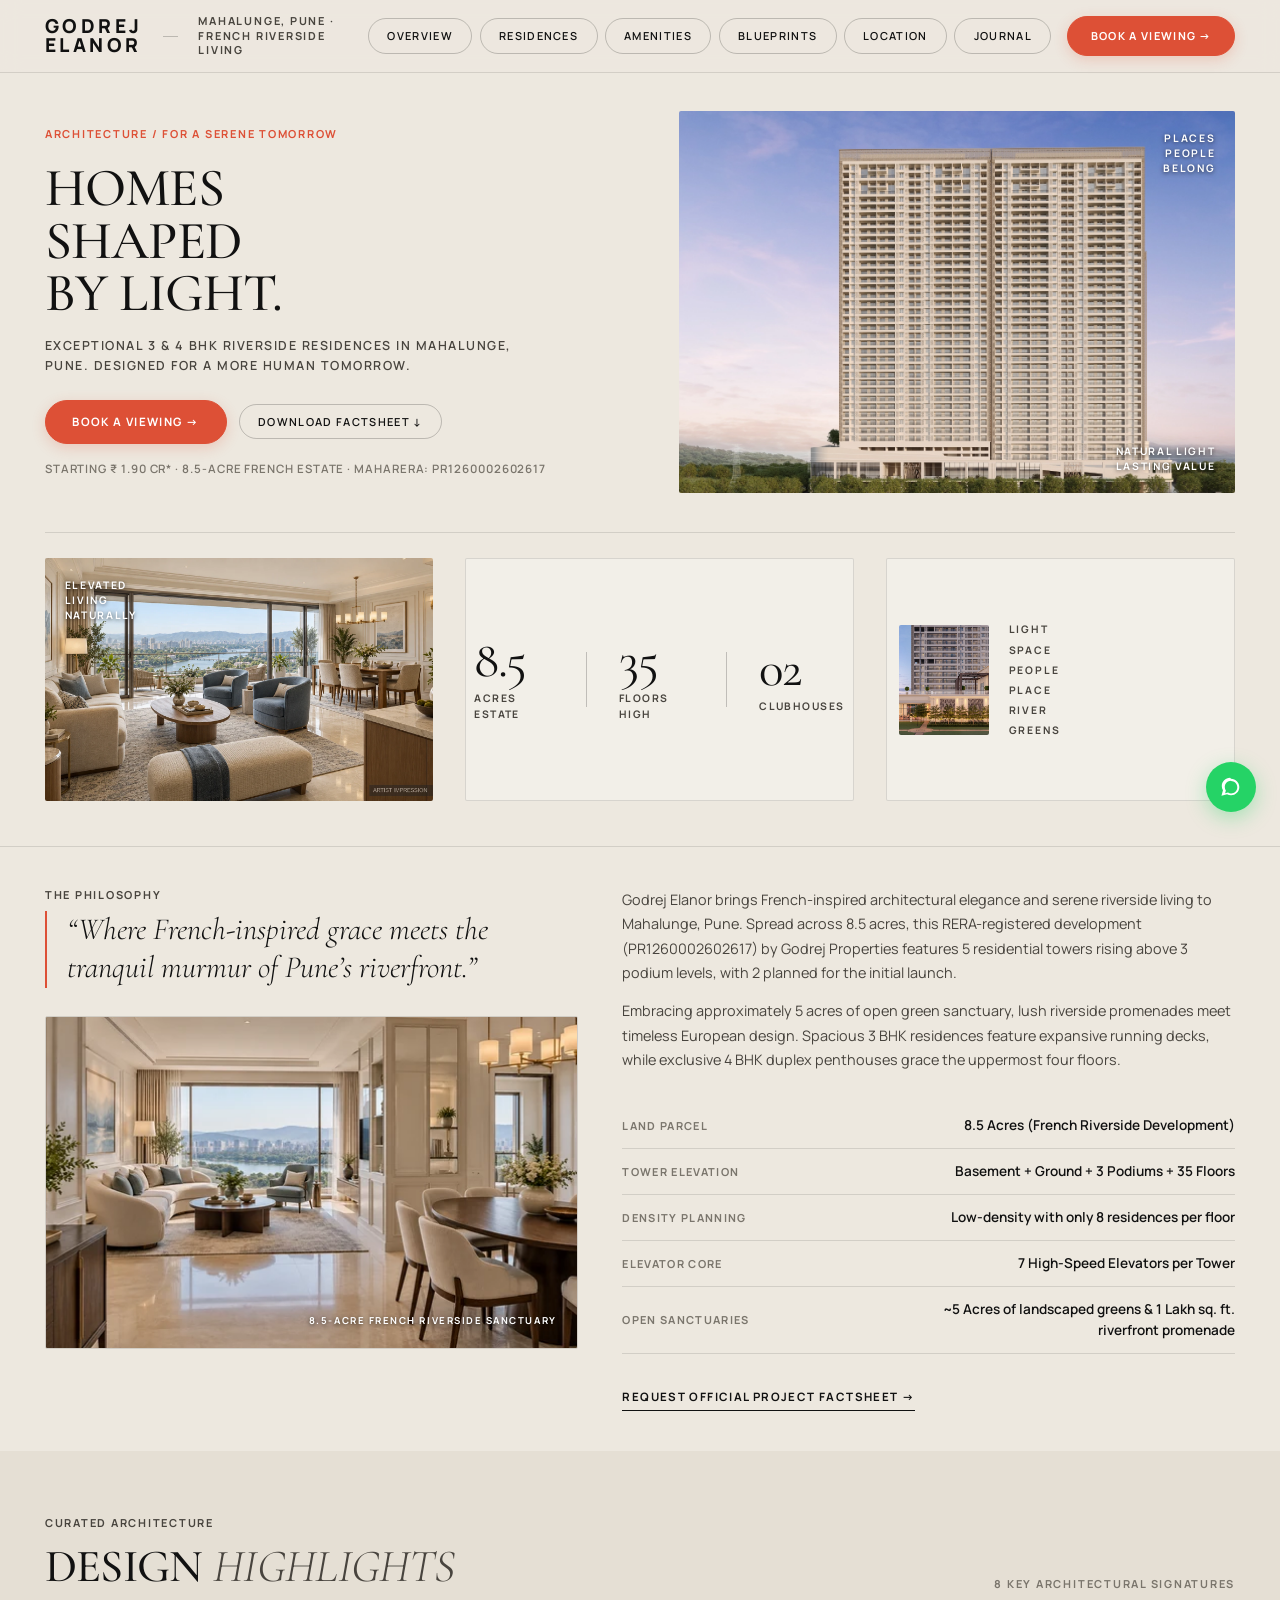
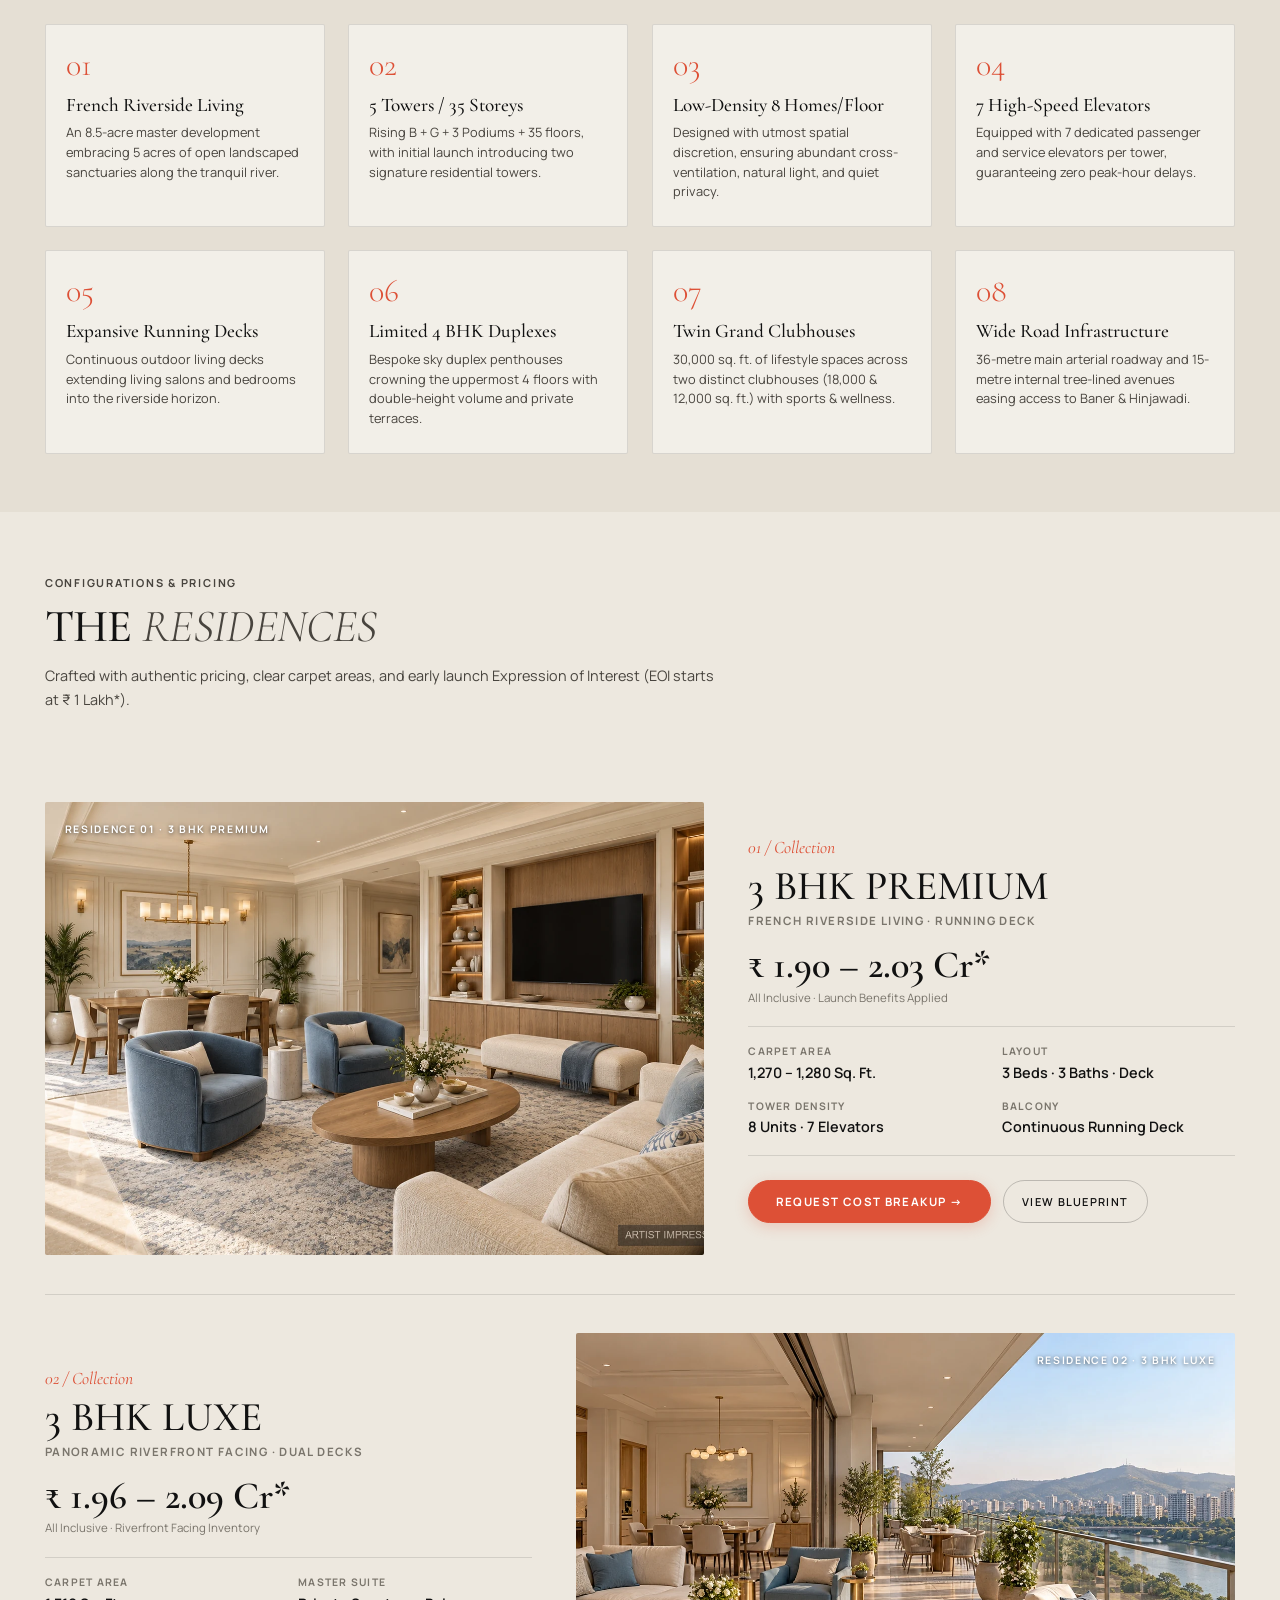
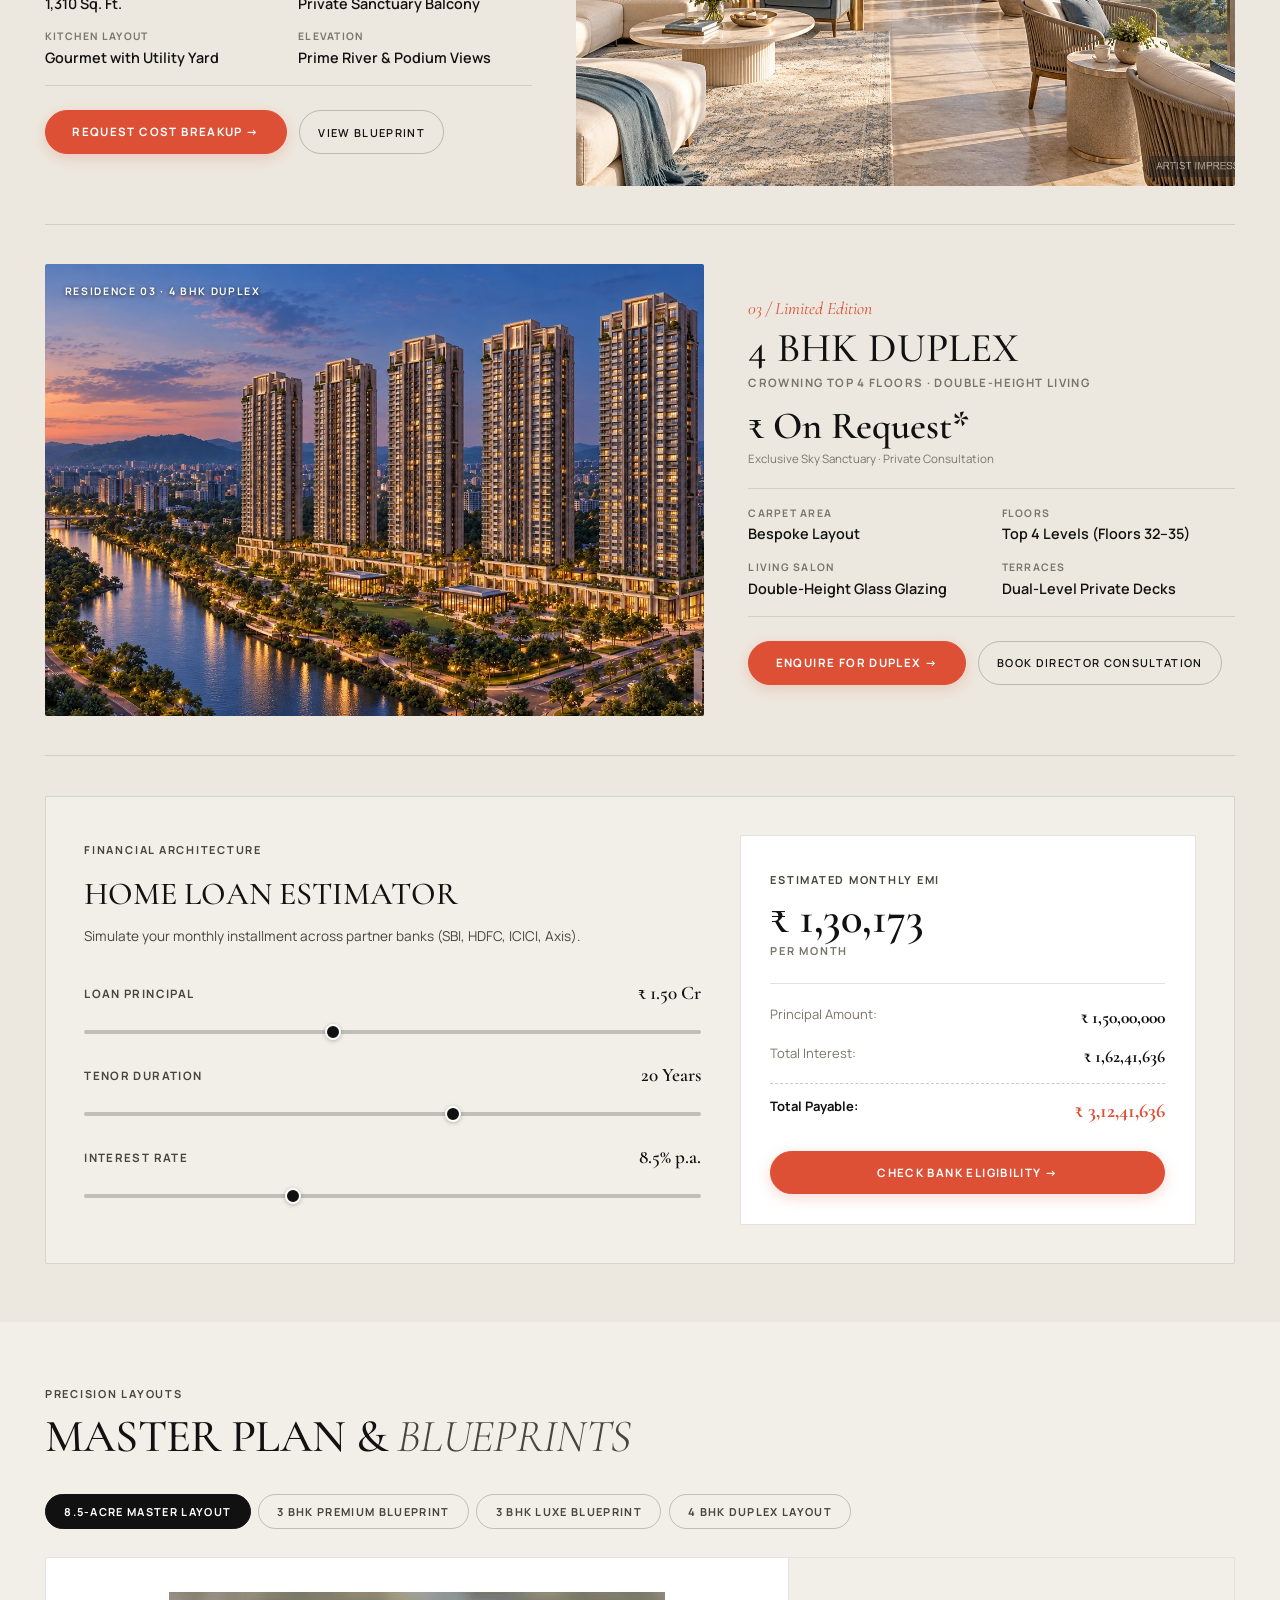
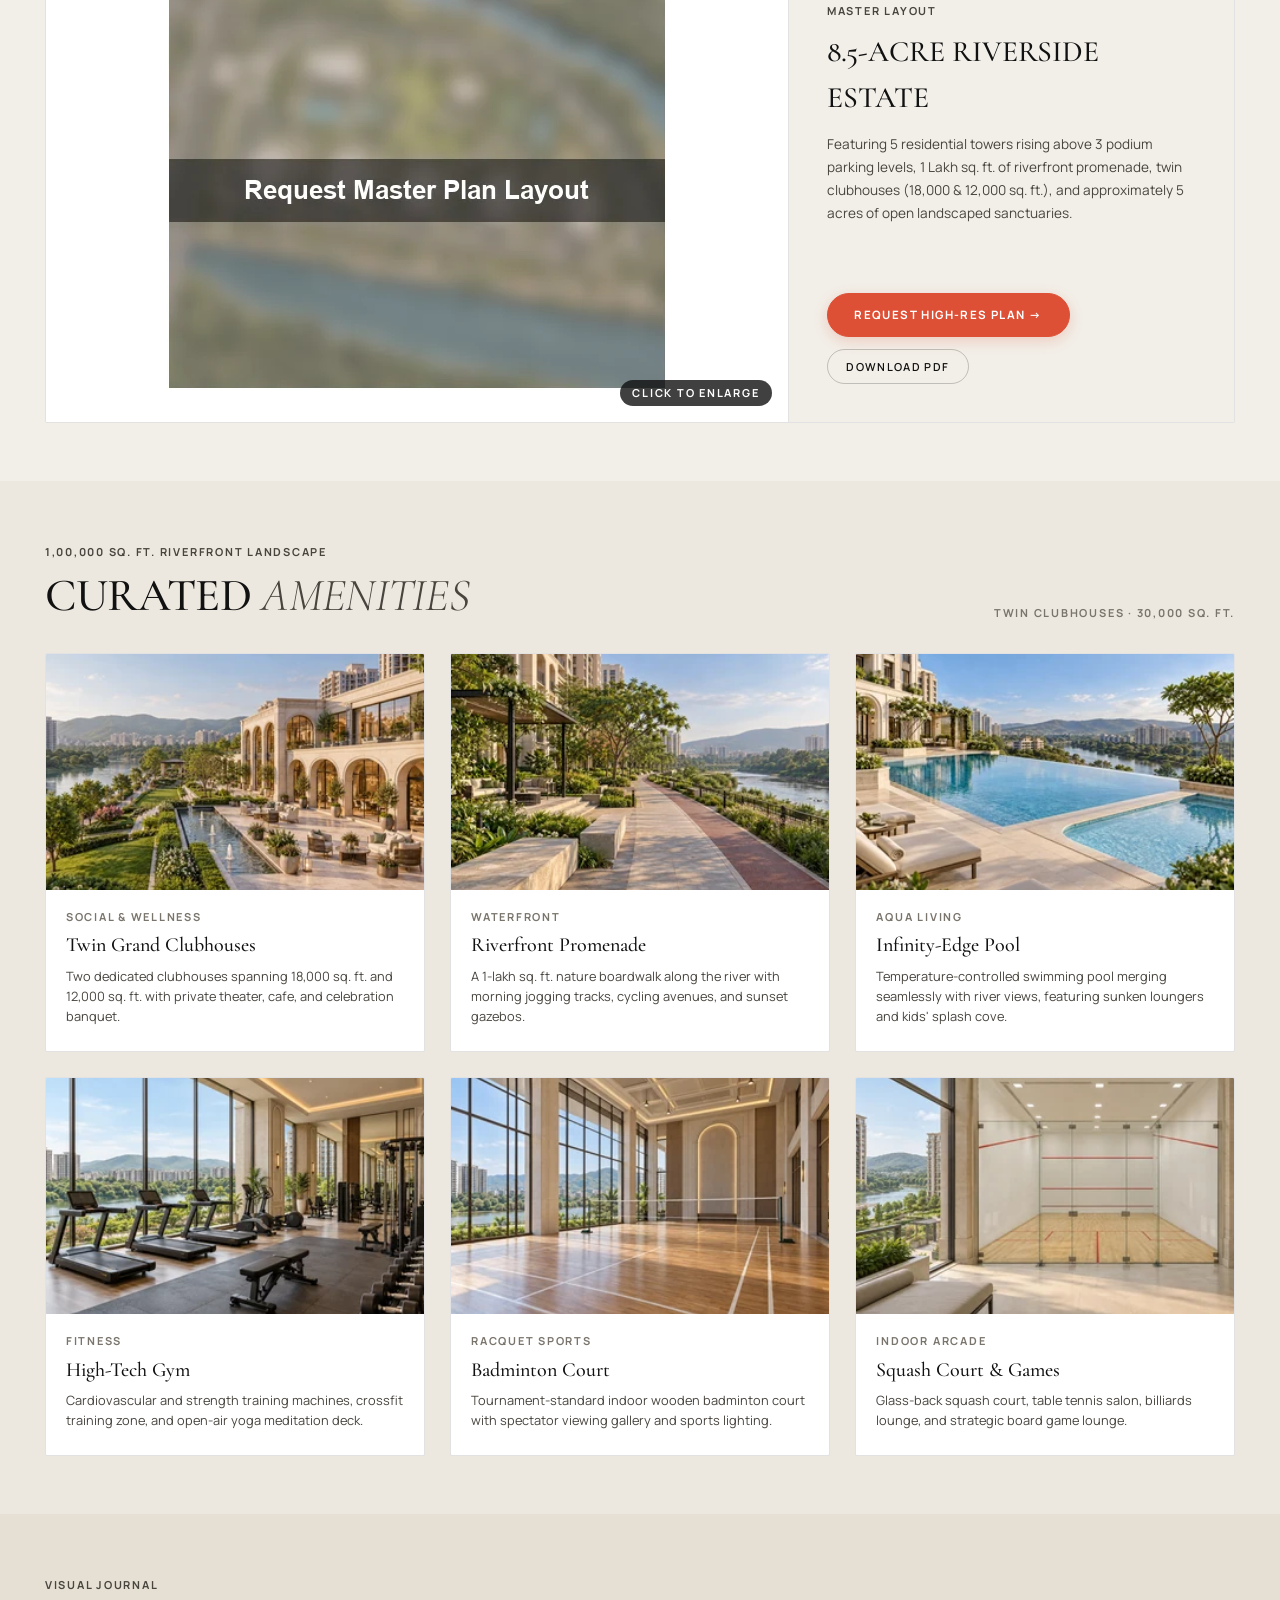
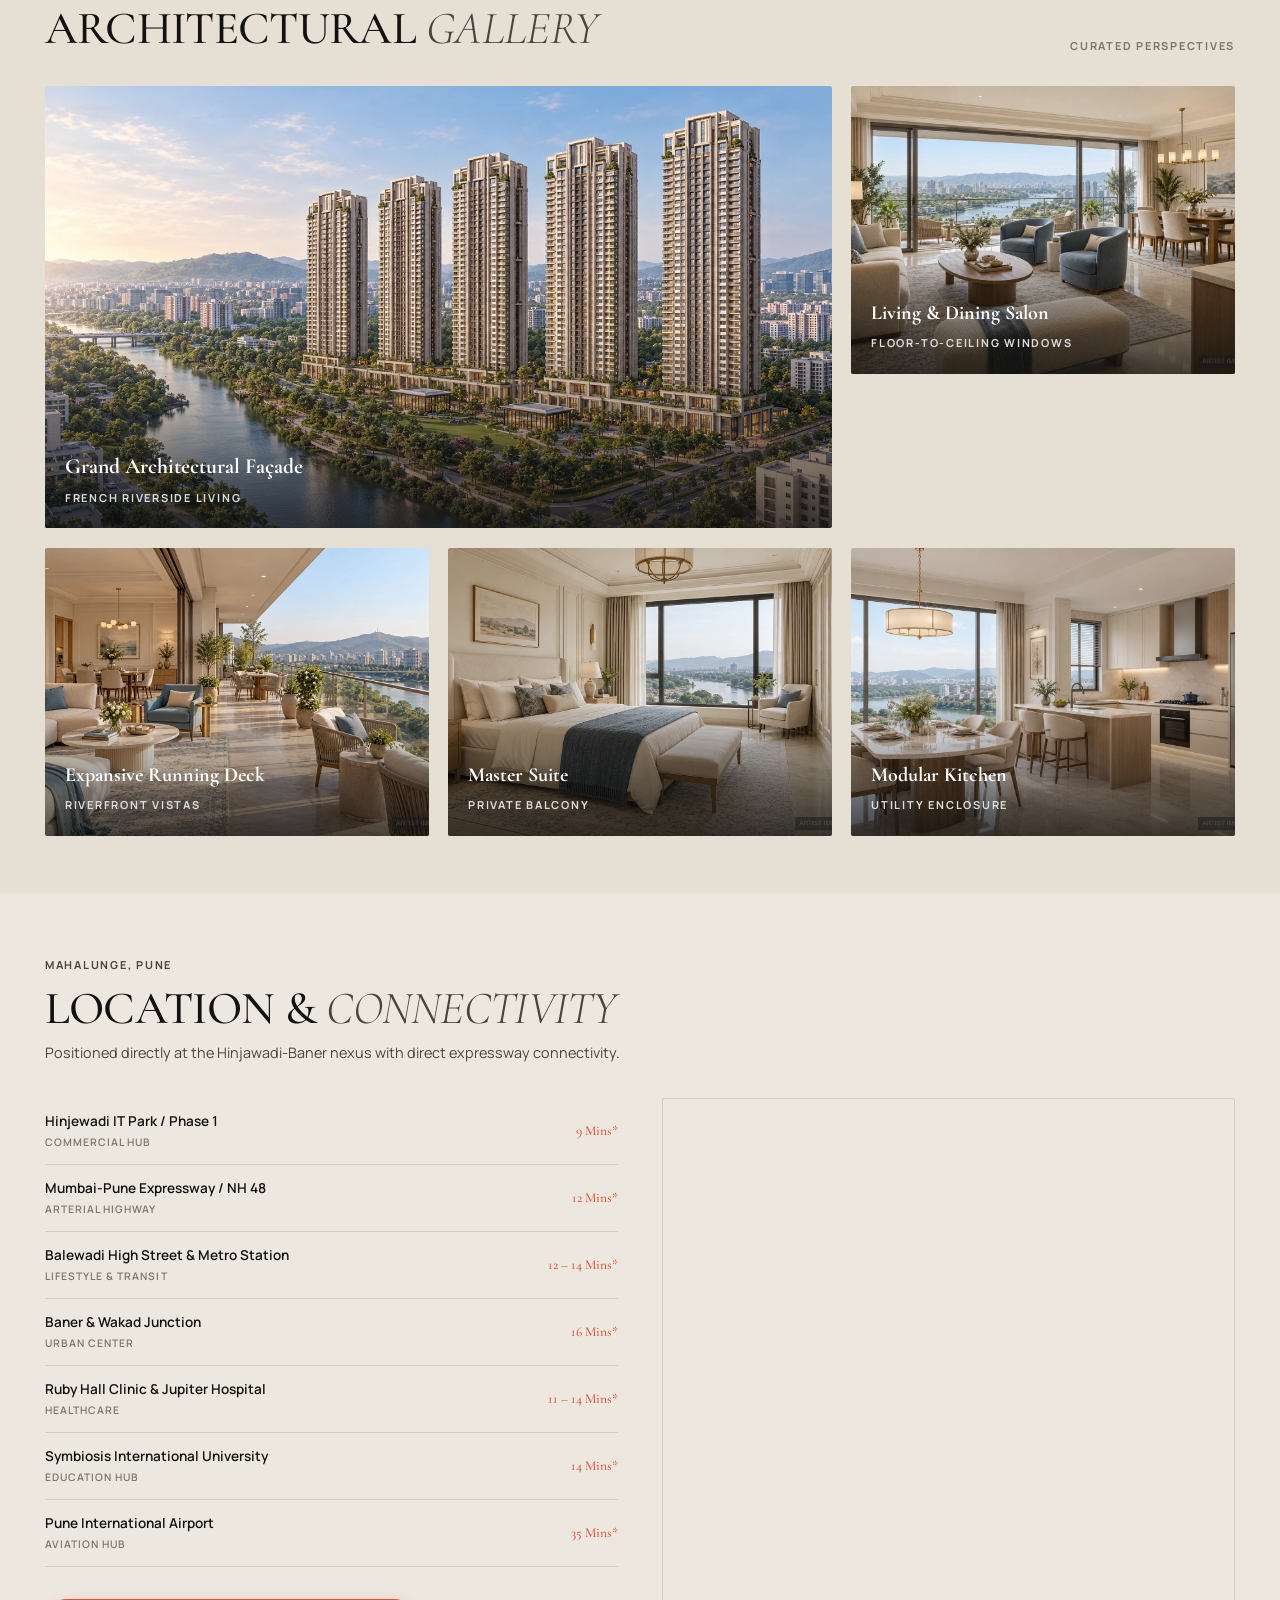
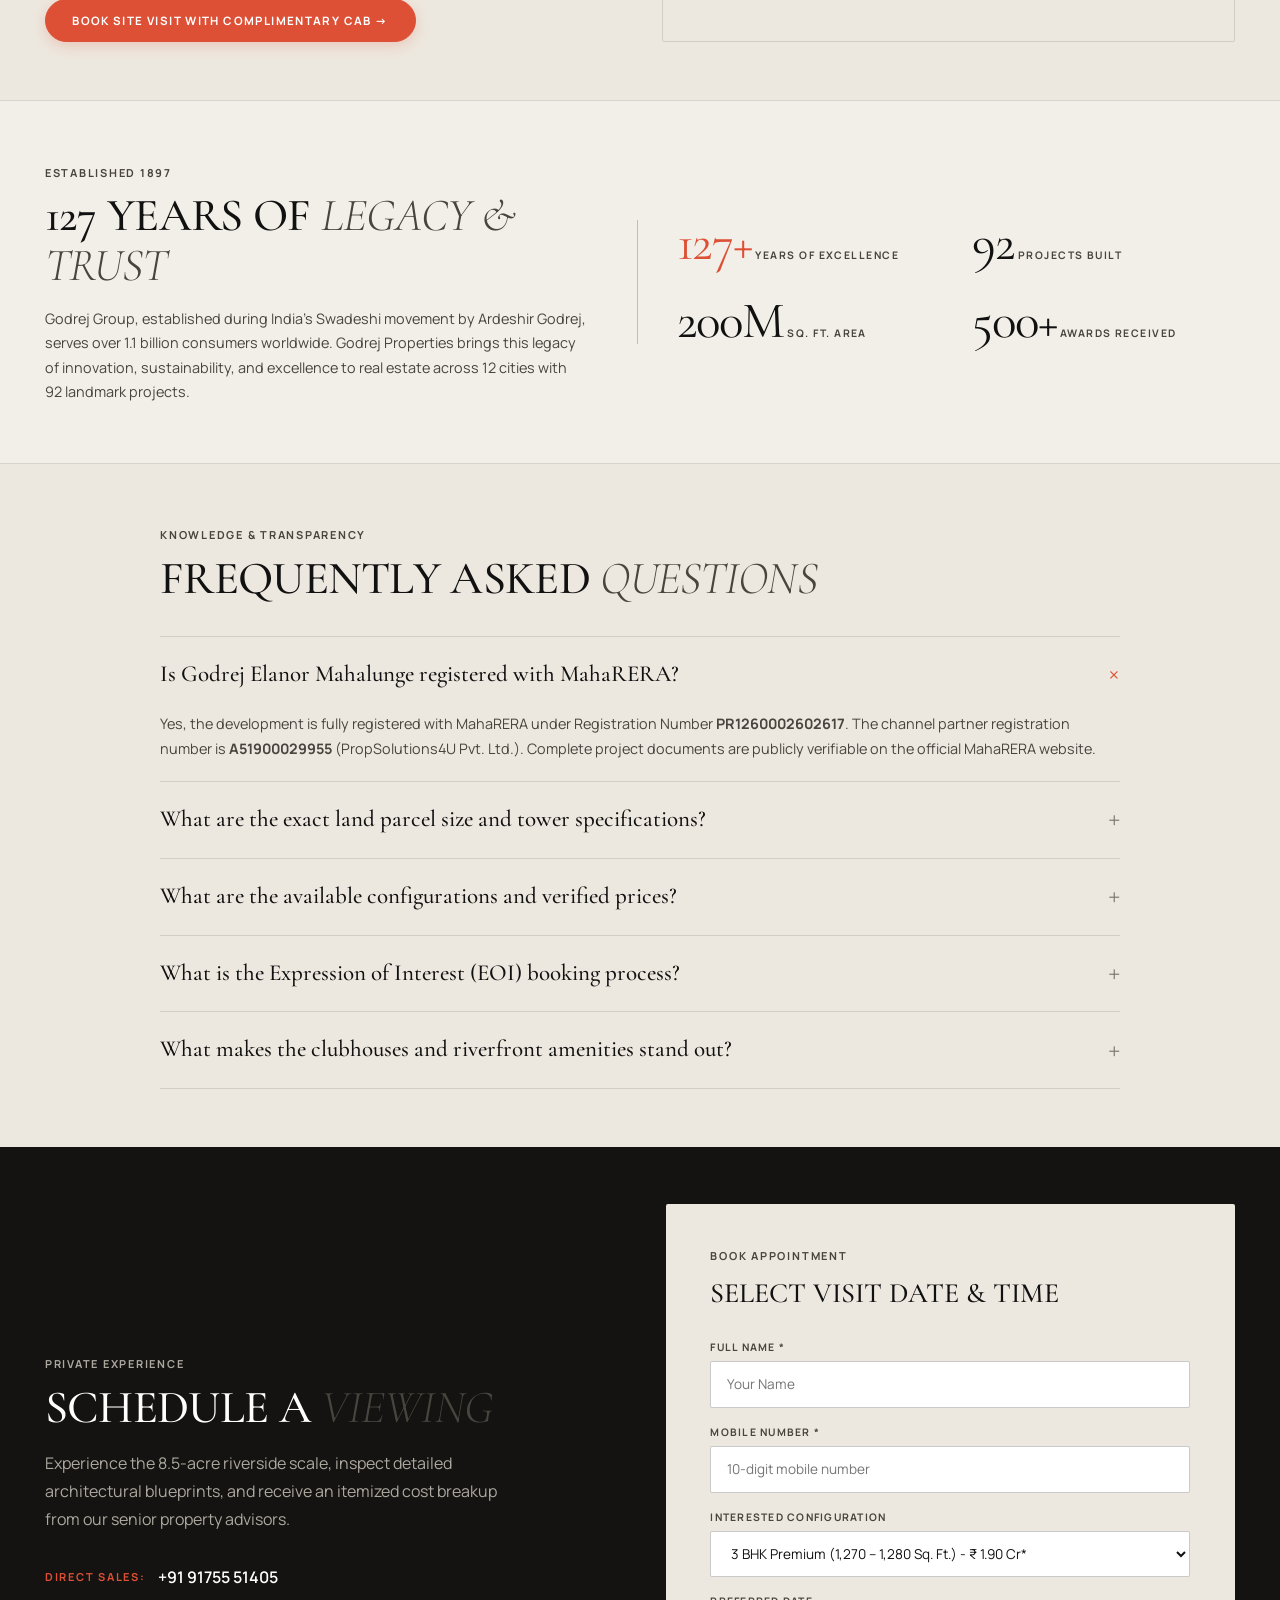
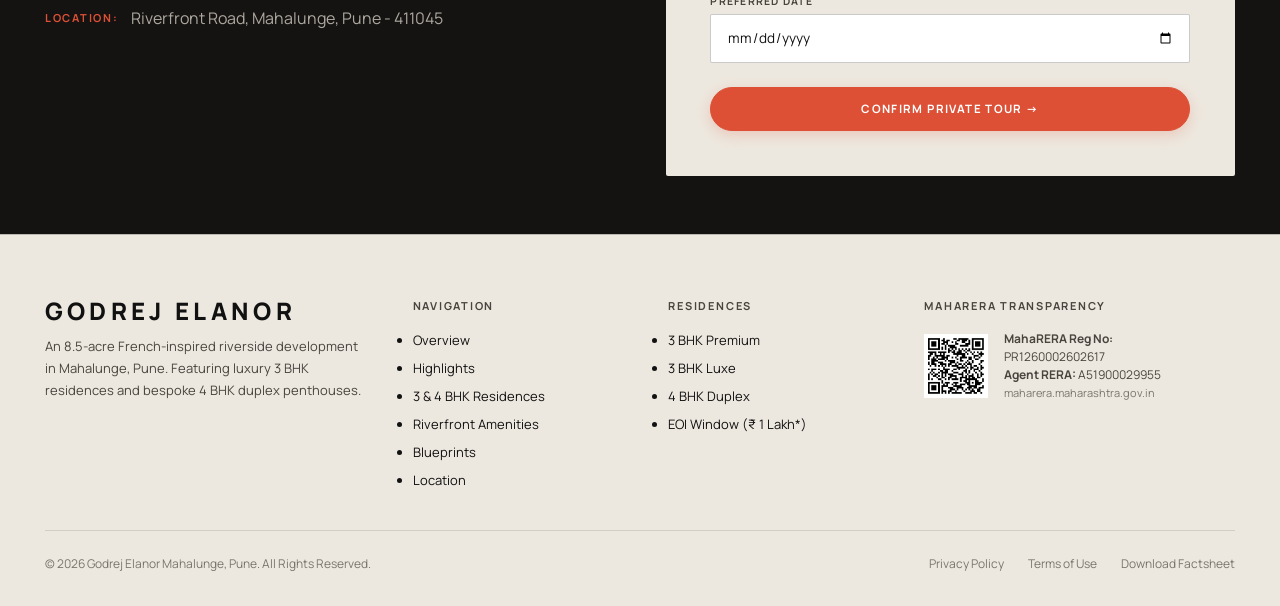
==== index.html @ de06012e "latest changes" ====
<!DOCTYPE html>
<html lang="en">
<head>
  <meta charset="UTF-8">
  <meta name="viewport" content="width=device-width, initial-scale=1.0">
  <title>Godrej Elanor Mahalunge — French Riverside Residences, Pune</title>
  <meta name="description" content="Godrej Elanor Mahalunge, Pune. French-inspired 3 & 4 BHK luxury riverside residences across 8.5 acres with 1 Lakh sq. ft. riverfront amenities. MahaRERA: PR1260002602617.">
  <link rel="icon" type="image/svg+xml" href="favicon.svg">
  
  <!-- Google Fonts: Cormorant Garamond, DM Serif Display & Manrope -->
  <link rel="preconnect" href="https://fonts.googleapis.com">
  <link rel="preconnect" href="https://fonts.gstatic.com" crossorigin>
  <link href="https://fonts.googleapis.com/css2?family=Cormorant+Garamond:ital,wght@0,300;0,400;0,500;0,600;0,700;1,300;1,400;1,600&family=DM+Serif+Display:ital@0;1&family=Manrope:wght@300;400;500;600;700;800&display=swap" rel="stylesheet">
  
  <!-- Editorial Architecture Stylesheet -->
  <link rel="stylesheet" href="styles.css">
</head>
<body>

  <!-- Outer Architectural Page Frame -->
  <div class="page-outer-frame">

    <!-- ==========================================================================
         Minimal Editorial Header (FORMA Architectural Direction)
         ========================================================================== -->
    <header class="site-header">
      <div class="container">
        <div class="header-inner">
          <!-- Brand & Subtitle -->
          <div class="header-brand-wrap">
            <a href="#home" class="brand-logotype">Godrej Elanor</a>
            <div class="header-brand-divider"></div>
            <span class="editorial-label header-brand-sub">Mahalunge, Pune · French Riverside Living</span>
          </div>

          <!-- Outlined Navigation Pill Links -->
          <nav class="header-nav" aria-label="Main Navigation">
            <a href="#overview" class="btn-pill-outline">Overview</a>
            <a href="#residences" class="btn-pill-outline">Residences</a>
            <a href="#amenities" class="btn-pill-outline">Amenities</a>
            <a href="#blueprints" class="btn-pill-outline">Blueprints</a>
            <a href="#location" class="btn-pill-outline">Location</a>
            <a href="#faqs" class="btn-pill-outline">Journal</a>
          </nav>

          <!-- Action CTAs -->
          <div class="header-actions">
            <button class="btn-terracotta" style="padding: 0.65rem 1.4rem; font-size: 0.6875rem;" data-open-modal="viewingModal">
              Book A Viewing &rarr;
            </button>
            <button class="mobile-nav-toggle" aria-label="Open mobile navigation">
              <span></span>
              <span></span>
            </button>
          </div>
        </div>
      </div>
    </header>

    <!-- Mobile Slide Drawer -->
    <div class="mobile-nav-drawer" id="mobileDrawer">
      <div class="mobile-drawer-pane">
        <div>
          <div style="display: flex; justify-content: space-between; align-items: center; padding-bottom: 1.5rem; border-bottom: 1px solid var(--border-medium);">
            <span class="brand-logotype" style="font-size: 1.25rem;">Godrej Elanor</span>
            <button class="modal-close-btn" style="position: static;" id="mobileCloseBtn">&times;</button>
          </div>
          
          <nav style="display: flex; flex-direction: column; gap: 1.25rem; margin-top: 2rem;">
            <a href="#overview" class="editorial-label" style="font-size: 0.9rem;">01. Project Overview</a>
            <a href="#highlights" class="editorial-label" style="font-size: 0.9rem;">02. Architectural Highlights</a>
            <a href="#residences" class="editorial-label" style="font-size: 0.9rem;">03. 3 & 4 BHK Residences</a>
            <a href="#calculator" class="editorial-label" style="font-size: 0.9rem;">04. Financial Estimator</a>
            <a href="#amenities" class="editorial-label" style="font-size: 0.9rem;">05. Riverfront Amenities</a>
            <a href="#blueprints" class="editorial-label" style="font-size: 0.9rem;">06. Layout Blueprints</a>
            <a href="#gallery" class="editorial-label" style="font-size: 0.9rem;">07. Visual Gallery</a>
            <a href="#location" class="editorial-label" style="font-size: 0.9rem;">08. Location & Transit</a>
            <a href="#faqs" class="editorial-label" style="font-size: 0.9rem;">09. FAQs & RERA</a>
          </nav>
        </div>

        <div style="display: flex; flex-direction: column; gap: 0.75rem;">
          <button class="btn-terracotta" style="width: 100%;" data-open-modal="viewingModal">Book A Private Tour &rarr;</button>
          <a href="tel:+919175551405" class="btn-pill-outline" style="width: 100%;">Call Desk: +91 91755 51405</a>
        </div>
      </div>
    </div>

    <main>
      <!-- ==========================================================================
           HERO SECTION: Asymmetric Architectural Magazine Composition
           (Directly recreating the user's uploaded reference image)
           ========================================================================== -->
      <section class="hero-editorial-section" id="home">
        <div class="container">
          
          <!-- Top Split: Giant Headline (Left) & Wide Architecture Render (Right) -->
          <div class="hero-primary-grid">
            
            <!-- Left Headline Column -->
            <div class="hero-left-column">
              <div class="hero-title-group">
                <span class="editorial-label" style="margin-bottom: 1.25rem; display: block; color: var(--accent-terracotta);">
                  ARCHITECTURE / FOR A SERENE TOMORROW
                </span>
                
                <h1 class="editorial-hero-title">
                  <span>Homes</span>
                  <span>Shaped</span>
                  <span>By Light.</span>
                </h1>

                <p class="hero-sub-text">
                  Exceptional 3 & 4 BHK riverside residences in Mahalunge, Pune. Designed for a more human tomorrow.
                </p>
              </div>

              <div>
                <div class="hero-actions-row">
                  <button class="btn-terracotta" data-open-modal="viewingModal">
                    Book A Viewing &rarr;
                  </button>
                  <button class="btn-pill-outline" onclick="downloadBrochureFile()">
                    Download Factsheet &darr;
                  </button>
                </div>

                <div class="hero-price-micro">
                  Starting ₹ 1.90 Cr* · 8.5-Acre French Estate · MahaRERA: PR1260002602617
                </div>
              </div>
            </div>

            <!-- Right Wide Image Column -->
            <div class="hero-right-visual">
              <img src="assets/images/godrej-cdn/hero-banner-main.webp" alt="Godrej Elanor Mahalunge Riverfront Architecture" fetchpriority="high">
              <div class="image-corner-label top-right">
                Places<br>People<br>Belong
              </div>
              <div class="image-corner-label bottom-right">
                Natural Light<br>Lasting Value
              </div>
            </div>

          </div>

          <!-- Bottom Secondary Asymmetric Row (Direct recreation of 3-column reference block) -->
          <div class="hero-secondary-grid">
            
            <!-- Block 1: Interior Architecture Shot with Corner Label -->
            <div class="hero-sub-visual-1">
              <img src="assets/images/gallery/living-room.webp" alt="Godrej Elanor Living Room Overlooking River">
              <div class="image-corner-label top-left" style="color: #FFFFFF;">
                Elevated<br>Living<br>Naturally
              </div>
            </div>

            <!-- Block 2: High-Contrast Big Stat Duo (Like '24 RESIDENCES / 09 DESIGN AWARDS' in reference) -->
            <div class="hero-stats-duo">
              <div class="stat-duo-item">
                <span class="stat-duo-number">8.5</span>
                <span class="stat-duo-label">Acres Estate</span>
              </div>
              <div class="stat-duo-divider"></div>
              <div class="stat-duo-item">
                <span class="stat-duo-number">35</span>
                <span class="stat-duo-label">Floors High</span>
              </div>
              <div class="stat-duo-divider"></div>
              <div class="stat-duo-item">
                <span class="stat-duo-number">02</span>
                <span class="stat-duo-label">Clubhouses</span>
              </div>
            </div>

            <!-- Block 3: Vertical Architectural Detail + Stacked Editorial Words -->
            <div class="hero-sub-detail-wrap">
              <div class="hero-sub-detail-img">
                <img src="assets/images/godrej-cdn/overview-hero.webp" alt="Architectural Light & Shadow Detail">
              </div>
              <div class="hero-stacked-words">
                <span>Light</span>
                <span>Space</span>
                <span>People</span>
                <span>Place</span>
                <span>River</span>
                <span>Greens</span>
              </div>
            </div>

          </div>

        </div>
      </section>

      <!-- ==========================================================================
           Philosophy & Project Overview (Editorial Magazine Spread)
           ========================================================================== -->
      <section id="overview">
        <div class="container">
          <div class="overview-editorial-grid">
            
            <!-- Left Column: Philosophy Quote + Architectural Visual (Balanced) -->
            <div class="overview-left-column">
              <span class="editorial-label">The Philosophy</span>
              <blockquote class="editorial-pullquote">
                &ldquo;Where French-inspired grace meets the tranquil murmur of Pune&rsquo;s riverfront.&rdquo;
              </blockquote>
              <div class="overview-quote-visual">
                <img src="assets/images/about/About.webp" alt="Godrej Elanor Riverside Living">
                <div class="image-corner-label bottom-right" style="font-size: 0.6rem;">8.5-Acre French Riverside Sanctuary</div>
              </div>
            </div>

            <!-- Right Column: Narrative & Verified Metrics Table -->
            <div class="overview-right-content">
              <p class="editorial-body">
                Godrej Elanor brings French-inspired architectural elegance and serene riverside living to Mahalunge, Pune. Spread across 8.5 acres, this RERA-registered development (PR1260002602617) by Godrej Properties features 5 residential towers rising above 3 podium levels, with 2 planned for the initial launch.
              </p>
              <p class="editorial-body">
                Embracing approximately 5 acres of open green sanctuary, lush riverside promenades meet timeless European design. Spacious 3 BHK residences feature expansive running decks, while exclusive 4 BHK duplex penthouses grace the uppermost four floors.
              </p>

              <!-- Verified Architectural Specifications Table -->
              <div class="table-responsive">
                <table class="overview-metrics-table">
                  <tr>
                    <td>Land Parcel</td>
                    <td>8.5 Acres (French Riverside Development)</td>
                  </tr>
                  <tr>
                    <td>Tower Elevation</td>
                    <td>Basement + Ground + 3 Podiums + 35 Floors</td>
                  </tr>
                  <tr>
                    <td>Density Planning</td>
                    <td>Low-density with only 8 residences per floor</td>
                  </tr>
                  <tr>
                    <td>Elevator Core</td>
                    <td>7 High-Speed Elevators per Tower</td>
                  </tr>
                  <tr>
                    <td>Open Sanctuaries</td>
                    <td>~5 Acres of landscaped greens & 1 Lakh sq. ft. riverfront promenade</td>
                  </tr>
                </table>
              </div>

              <div style="margin-top: 1rem;">
                <button class="editorial-arrow-link" data-open-modal="viewingModal">
                  Request Official Project Factsheet &rarr;
                </button>
              </div>
            </div>

          </div>
        </div>
      </section>

      <!-- ==========================================================================
           Architectural Highlights (Clean Asymmetric Grid)
           ========================================================================== -->
      <section class="section-spacing" style="background-color: var(--bg-surface-subtle);" id="highlights">
        <div class="container">
          <div style="display: flex; justify-content: space-between; align-items: flex-end; flex-wrap: wrap; gap: 1.5rem;">
            <div>
              <span class="editorial-label">Curated Architecture</span>
              <h2 class="section-heading-large" style="margin-top: 0.5rem;">
                Design <em>Highlights</em>
              </h2>
            </div>
            <span class="editorial-label editorial-label-muted">8 Key Architectural Signatures</span>
          </div>

          <div class="highlights-editorial-grid">
            <div class="highlight-editorial-card">
              <span class="highlight-card-num">01</span>
              <div>
                <h3 class="highlight-card-title">French Riverside Living</h3>
                <p class="highlight-card-desc">An 8.5-acre master development embracing 5 acres of open landscaped sanctuaries along the tranquil river.</p>
              </div>
            </div>

            <div class="highlight-editorial-card">
              <span class="highlight-card-num">02</span>
              <div>
                <h3 class="highlight-card-title">5 Towers / 35 Storeys</h3>
                <p class="highlight-card-desc">Rising B + G + 3 Podiums + 35 floors, with initial launch introducing two signature residential towers.</p>
              </div>
            </div>

            <div class="highlight-editorial-card">
              <span class="highlight-card-num">03</span>
              <div>
                <h3 class="highlight-card-title">Low-Density 8 Homes/Floor</h3>
                <p class="highlight-card-desc">Designed with utmost spatial discretion, ensuring abundant cross-ventilation, natural light, and quiet privacy.</p>
              </div>
            </div>

            <div class="highlight-editorial-card">
              <span class="highlight-card-num">04</span>
              <div>
                <h3 class="highlight-card-title">7 High-Speed Elevators</h3>
                <p class="highlight-card-desc">Equipped with 7 dedicated passenger and service elevators per tower, guaranteeing zero peak-hour delays.</p>
              </div>
            </div>

            <div class="highlight-editorial-card">
              <span class="highlight-card-num">05</span>
              <div>
                <h3 class="highlight-card-title">Expansive Running Decks</h3>
                <p class="highlight-card-desc">Continuous outdoor living decks extending living salons and bedrooms into the riverside horizon.</p>
              </div>
            </div>

            <div class="highlight-editorial-card">
              <span class="highlight-card-num">06</span>
              <div>
                <h3 class="highlight-card-title">Limited 4 BHK Duplexes</h3>
                <p class="highlight-card-desc">Bespoke sky duplex penthouses crowning the uppermost 4 floors with double-height volume and private terraces.</p>
              </div>
            </div>

            <div class="highlight-editorial-card">
              <span class="highlight-card-num">07</span>
              <div>
                <h3 class="highlight-card-title">Twin Grand Clubhouses</h3>
                <p class="highlight-card-desc">30,000 sq. ft. of lifestyle spaces across two distinct clubhouses (18,000 & 12,000 sq. ft.) with sports & wellness.</p>
              </div>
            </div>

            <div class="highlight-editorial-card">
              <span class="highlight-card-num">08</span>
              <div>
                <h3 class="highlight-card-title">Wide Road Infrastructure</h3>
                <p class="highlight-card-desc">36-metre main arterial roadway and 15-metre internal tree-lined avenues easing access to Baner & Hinjawadi.</p>
              </div>
            </div>
          </div>
        </div>
      </section>

      <!-- ==========================================================================
           Residences & Pricing — Architectural Spreads (NOT 3 Boring Cards)
           ========================================================================== -->
      <section class="section-spacing" id="residences">
        <div class="container">
          
          <div style="margin-bottom: clamp(2rem, 4vw, 3.5rem);">
            <span class="editorial-label">Configurations & Pricing</span>
            <h2 class="section-heading-large" style="margin-top: 0.5rem;">
              The <em>Residences</em>
            </h2>
            <p class="editorial-body" style="margin-top: 0.75rem;">
              Crafted with authentic pricing, clear carpet areas, and early launch Expression of Interest (EOI starts at ₹ 1 Lakh*).
            </p>
          </div>

          <!-- Residence 01: 3 BHK Premium -->
          <article class="residence-spread">
            <div class="residence-visual">
              <img src="assets/images/gallery/living-room-2.webp" alt="3 BHK Premium Living Salon">
              <div class="image-corner-label top-left" style="color: #FFFFFF;">
                Residence 01 · 3 BHK Premium
              </div>
            </div>

            <div class="residence-info">
              <span class="residence-number-tag">01 / Collection</span>
              <h3 class="residence-title">3 BHK Premium</h3>
              <p class="residence-subtitle">French Riverside Living · Running Deck</p>

              <div class="residence-price-display">₹ 1.90 – 2.03 Cr*</div>
              <p class="residence-price-note">All Inclusive · Launch Benefits Applied</p>

              <div class="residence-specs-row">
                <div class="res-spec-item">
                  <span>Carpet Area</span>
                  <strong>1,270 – 1,280 Sq. Ft.</strong>
                </div>
                <div class="res-spec-item">
                  <span>Layout</span>
                  <strong>3 Beds · 3 Baths · Deck</strong>
                </div>
                <div class="res-spec-item">
                  <span>Tower Density</span>
                  <strong>8 Units · 7 Elevators</strong>
                </div>
                <div class="res-spec-item">
                  <span>Balcony</span>
                  <strong>Continuous Running Deck</strong>
                </div>
              </div>

              <div style="display: flex; gap: 0.75rem; flex-wrap: wrap;">
                <button class="btn-terracotta" data-open-modal="viewingModal" data-prefill="3 BHK Premium (1,270 - 1,280 Sq.Ft.)">
                  Request Cost Breakup &rarr;
                </button>
                <button class="btn-pill-outline" data-open-modal="blueprintModal" data-prefill="3 BHK Premium">
                  View Blueprint
                </button>
              </div>
            </div>
          </article>

          <!-- Residence 02: 3 BHK Luxe (Reverse Layout) -->
          <article class="residence-spread reverse">
            <div class="residence-visual">
              <img src="assets/images/gallery/deck.webp" alt="3 BHK Luxe Panoramic Balcony View">
              <div class="image-corner-label top-right" style="color: #FFFFFF;">
                Residence 02 · 3 BHK Luxe
              </div>
            </div>

            <div class="residence-info">
              <span class="residence-number-tag">02 / Collection</span>
              <h3 class="residence-title">3 BHK Luxe</h3>
              <p class="residence-subtitle">Panoramic Riverfront Facing · Dual Decks</p>

              <div class="residence-price-display">₹ 1.96 – 2.09 Cr*</div>
              <p class="residence-price-note">All Inclusive · Riverfront Facing Inventory</p>

              <div class="residence-specs-row">
                <div class="res-spec-item">
                  <span>Carpet Area</span>
                  <strong>1,310 Sq. Ft.</strong>
                </div>
                <div class="res-spec-item">
                  <span>Master Suite</span>
                  <strong>Private Sanctuary Balcony</strong>
                </div>
                <div class="res-spec-item">
                  <span>Kitchen Layout</span>
                  <strong>Gourmet with Utility Yard</strong>
                </div>
                <div class="res-spec-item">
                  <span>Elevation</span>
                  <strong>Prime River & Podium Views</strong>
                </div>
              </div>

              <div style="display: flex; gap: 0.75rem; flex-wrap: wrap;">
                <button class="btn-terracotta" data-open-modal="viewingModal" data-prefill="3 BHK Luxe (1,310 Sq.Ft.)">
                  Request Cost Breakup &rarr;
                </button>
                <button class="btn-pill-outline" data-open-modal="blueprintModal" data-prefill="3 BHK Luxe">
                  View Blueprint
                </button>
              </div>
            </div>
          </article>

          <!-- Residence 03: 4 BHK Duplex Penthouses -->
          <article class="residence-spread">
            <div class="residence-visual">
              <img src="assets/images/banner/B3.webp" alt="4 BHK Duplex Top Floors Skyline View">
              <div class="image-corner-label top-left" style="color: #FFFFFF;">
                Residence 03 · 4 BHK Duplex
              </div>
            </div>

            <div class="residence-info">
              <span class="residence-number-tag">03 / Limited Edition</span>
              <h3 class="residence-title">4 BHK Duplex</h3>
              <p class="residence-subtitle">Crowning Top 4 Floors · Double-Height Living</p>

              <div class="residence-price-display">₹ On Request*</div>
              <p class="residence-price-note">Exclusive Sky Sanctuary · Private Consultation</p>

              <div class="residence-specs-row">
                <div class="res-spec-item">
                  <span>Carpet Area</span>
                  <strong>Bespoke Layout</strong>
                </div>
                <div class="res-spec-item">
                  <span>Floors</span>
                  <strong>Top 4 Levels (Floors 32–35)</strong>
                </div>
                <div class="res-spec-item">
                  <span>Living Salon</span>
                  <strong>Double-Height Glass Glazing</strong>
                </div>
                <div class="res-spec-item">
                  <span>Terraces</span>
                  <strong>Dual-Level Private Decks</strong>
                </div>
              </div>

              <div style="display: flex; gap: 0.75rem; flex-wrap: wrap;">
                <button class="btn-terracotta" data-open-modal="viewingModal" data-prefill="4 BHK Duplex (Top 4 Floors)">
                  Enquire For Duplex &rarr;
                </button>
                <button class="btn-pill-outline" data-open-modal="viewingModal">
                  Book Director Consultation
                </button>
              </div>
            </div>
          </article>

          <!-- ==========================================================================
               Interactive Financial & EMI Estimator (Clean Editorial Interface)
               ========================================================================== -->
          <div class="calculator-editorial-box" id="calculator">
            <div class="calc-editorial-grid">
              <div>
                <span class="editorial-label">Financial Architecture</span>
                <h3 style="font-family: var(--font-serif); font-size: 2rem; font-weight: 500; margin-top: 0.5rem; text-transform: uppercase;">
                  Home Loan Estimator
                </h3>
                <p style="font-size: 0.85rem; color: var(--text-secondary); margin-top: 0.5rem; margin-bottom: 2rem;">
                  Simulate your monthly installment across partner banks (SBI, HDFC, ICICI, Axis).
                </p>

                <div class="calc-control-group">
                  <div class="calc-control-label-row">
                    <span class="calc-control-label">Loan Principal</span>
                    <span class="calc-control-val" id="calcLoanVal">₹ 1.50 Cr</span>
                  </div>
                  <input type="range" id="calcLoan" class="calc-editorial-slider" min="50" max="300" step="5" value="150">
                </div>

                <div class="calc-control-group">
                  <div class="calc-control-label-row">
                    <span class="calc-control-label">Tenor Duration</span>
                    <span class="calc-control-val" id="calcTenorVal">20 Years</span>
                  </div>
                  <input type="range" id="calcTenor" class="calc-editorial-slider" min="5" max="30" step="1" value="20">
                </div>

                <div class="calc-control-group">
                  <div class="calc-control-label-row">
                    <span class="calc-control-label">Interest Rate</span>
                    <span class="calc-control-val" id="calcRateVal">8.5% p.a.</span>
                  </div>
                  <input type="range" id="calcRate" class="calc-editorial-slider" min="7.0" max="11.5" step="0.1" value="8.5">
                </div>
              </div>

              <div class="calc-summary-editorial">
                <span class="editorial-label">Estimated Monthly EMI</span>
                <div class="calc-summary-emi-num" id="calcMonthlyEmi">₹ 1,30,171</div>
                <span class="editorial-label editorial-label-muted" style="display: block; margin-bottom: 1.5rem;">Per Month</span>

                <div style="border-top: 1px solid var(--border-light); padding-top: 1.25rem; display: flex; flex-direction: column; gap: 0.75rem; margin-bottom: 1.5rem;">
                  <div style="display: flex; justify-content: space-between; font-size: 0.8125rem;">
                    <span style="color: var(--text-muted);">Principal Amount:</span>
                    <strong id="calcPrincipal" style="font-family: var(--font-serif); font-size: 1.1rem;">₹ 1,50,00,000</strong>
                  </div>
                  <div style="display: flex; justify-content: space-between; font-size: 0.8125rem;">
                    <span style="color: var(--text-muted);">Total Interest:</span>
                    <strong id="calcInterest" style="font-family: var(--font-serif); font-size: 1.1rem;">₹ 1,62,40,944</strong>
                  </div>
                  <div style="display: flex; justify-content: space-between; font-size: 0.8125rem; border-top: 1px dashed var(--border-medium); padding-top: 0.75rem;">
                    <span style="color: var(--text-primary); font-weight: 700;">Total Payable:</span>
                    <strong id="calcTotal" style="font-family: var(--font-serif); font-size: 1.25rem; color: var(--accent-terracotta);">₹ 3,12,40,944</strong>
                  </div>
                </div>

                <button class="btn-terracotta" style="width: 100%;" data-open-modal="viewingModal" data-prefill="Home Loan Assistance">
                  Check Bank Eligibility &rarr;
                </button>
              </div>
            </div>
          </div>

        </div>
      </section>

      <!-- ==========================================================================
           Master Plan & Blueprints (Minimalist Architectural View)
           ========================================================================== -->
      <section class="section-spacing" style="background-color: var(--bg-surface);" id="blueprints">
        <div class="container">
          <div style="margin-bottom: 2rem;">
            <span class="editorial-label">Precision Layouts</span>
            <h2 class="section-heading-large" style="margin-top: 0.5rem;">
              Master Plan & <em>Blueprints</em>
            </h2>
          </div>

          <!-- Blueprint Tabs -->
          <div class="plans-nav-pills">
            <button class="plan-pill-btn active" data-tab="plan-master">8.5-Acre Master Layout</button>
            <button class="plan-pill-btn" data-tab="plan-3prem">3 BHK Premium Blueprint</button>
            <button class="plan-pill-btn" data-tab="plan-3luxe">3 BHK Luxe Blueprint</button>
            <button class="plan-pill-btn" data-tab="plan-duplex">4 BHK Duplex Layout</button>
          </div>

          <!-- Master Plan Pane -->
          <div class="plan-tab-pane active" id="plan-master">
            <div class="plan-editorial-card">
              <div class="plan-blueprint-viewer" data-lightbox-src="assets/images/floor-plan/MasterPlan.webp" data-title="Godrej Elanor - Master Layout Plan (8.5 Acres)">
                <img src="assets/images/floor-plan/MasterPlan.webp" alt="Master Layout Blueprint">
                <span class="editorial-label" style="position: absolute; bottom: 1rem; right: 1rem; background: rgba(17,17,17,0.8); color: #FFF; padding: 0.35rem 0.75rem; border-radius: var(--radius-pill);">Click to Enlarge</span>
              </div>
              <div class="plan-info-pane">
                <div>
                  <span class="editorial-label">Master Layout</span>
                  <h3 style="font-family: var(--font-serif); font-size: 1.85rem; font-weight: 500; margin-top: 0.5rem; text-transform: uppercase;">8.5-Acre Riverside Estate</h3>
                  <p style="font-size: 0.85rem; color: var(--text-secondary); margin-top: 0.75rem; line-height: 1.7;">
                    Featuring 5 residential towers rising above 3 podium parking levels, 1 Lakh sq. ft. of riverfront promenade, twin clubhouses (18,000 & 12,000 sq. ft.), and approximately 5 acres of open landscaped sanctuaries.
                  </p>
                </div>
                <div style="display: flex; gap: 0.75rem; flex-wrap: wrap; margin-top: 1.5rem;">
                  <button class="btn-terracotta" data-open-modal="viewingModal" data-prefill="Master Plan High-Res Blueprint">Request High-Res Plan &rarr;</button>
                  <button class="btn-pill-outline" onclick="downloadBrochureFile()">Download PDF</button>
                </div>
              </div>
            </div>
          </div>

          <!-- 3 BHK Premium Pane -->
          <div class="plan-tab-pane" id="plan-3prem" style="display: none;">
            <div class="plan-editorial-card">
              <div class="plan-blueprint-viewer" data-lightbox-src="assets/images/floor-plan/UnitPlan.webp" data-title="3 BHK Premium Layout Blueprint (1,270 - 1,280 Sq.Ft.)">
                <img src="assets/images/floor-plan/UnitPlan.webp" alt="3 BHK Premium Layout Blueprint">
                <span class="editorial-label" style="position: absolute; bottom: 1rem; right: 1rem; background: rgba(17,17,17,0.8); color: #FFF; padding: 0.35rem 0.75rem; border-radius: var(--radius-pill);">Click to Enlarge</span>
              </div>
              <div class="plan-info-pane">
                <div>
                  <span class="editorial-label">1,270 – 1,280 Sq. Ft.</span>
                  <h3 style="font-family: var(--font-serif); font-size: 1.85rem; font-weight: 500; margin-top: 0.5rem; text-transform: uppercase;">3 BHK Premium Layout</h3>
                  <p style="font-size: 0.85rem; color: var(--text-secondary); margin-top: 0.75rem; line-height: 1.7;">
                    Zoned for optimal privacy and entertaining. Expansive running deck along the living salon, 3 spacious bedrooms, 3 bathrooms, and low-density floor placement.
                  </p>
                </div>
                <div style="display: flex; gap: 0.75rem; flex-wrap: wrap; margin-top: 1.5rem;">
                  <button class="btn-terracotta" data-open-modal="viewingModal" data-prefill="3 BHK Premium (1,270 - 1,280 Sq.Ft.)">Request Detailed Unit Plan &rarr;</button>
                  <button class="btn-pill-outline" data-open-modal="viewingModal">Book Tour</button>
                </div>
              </div>
            </div>
          </div>

          <!-- 3 BHK Luxe Pane -->
          <div class="plan-tab-pane" id="plan-3luxe" style="display: none;">
            <div class="plan-editorial-card">
              <div class="plan-blueprint-viewer" data-lightbox-src="assets/images/floor-plan/UnitPlan.webp" data-title="3 BHK Luxe Layout Blueprint (1,310 Sq.Ft.)">
                <img src="assets/images/floor-plan/UnitPlan.webp" alt="3 BHK Luxe Layout Blueprint">
                <span class="editorial-label" style="position: absolute; bottom: 1rem; right: 1rem; background: rgba(17,17,17,0.8); color: #FFF; padding: 0.35rem 0.75rem; border-radius: var(--radius-pill);">Click to Enlarge</span>
              </div>
              <div class="plan-info-pane">
                <div>
                  <span class="editorial-label">1,310 Sq. Ft.</span>
                  <h3 style="font-family: var(--font-serif); font-size: 1.85rem; font-weight: 500; margin-top: 0.5rem; text-transform: uppercase;">3 BHK Luxe Layout</h3>
                  <p style="font-size: 0.85rem; color: var(--text-secondary); margin-top: 0.75rem; line-height: 1.7;">
                    Corner riverfront residence with panoramic views. Extended master bedroom suite featuring a private sunrise balcony and gourmet kitchen with utility yard.
                  </p>
                </div>
                <div style="display: flex; gap: 0.75rem; flex-wrap: wrap; margin-top: 1.5rem;">
                  <button class="btn-terracotta" data-open-modal="viewingModal" data-prefill="3 BHK Luxe (1,310 Sq.Ft.)">Request Luxe Blueprint &rarr;</button>
                  <button class="btn-pill-outline" data-open-modal="viewingModal">Book Tour</button>
                </div>
              </div>
            </div>
          </div>

          <!-- 4 BHK Duplex Pane -->
          <div class="plan-tab-pane" id="plan-duplex" style="display: none;">
            <div class="plan-editorial-card">
              <div class="plan-blueprint-viewer" data-lightbox-src="assets/images/gallery/deck.webp" data-title="4 BHK Duplex Sky Sanctuary">
                <img src="assets/images/gallery/deck.webp" alt="4 BHK Duplex Sky Sanctuary">
                <span class="editorial-label" style="position: absolute; bottom: 1rem; right: 1rem; background: rgba(17,17,17,0.8); color: #FFF; padding: 0.35rem 0.75rem; border-radius: var(--radius-pill);">Click to Enlarge</span>
              </div>
              <div class="plan-info-pane">
                <div>
                  <span class="editorial-label">Floors 32 – 35</span>
                  <h3 style="font-family: var(--font-serif); font-size: 1.85rem; font-weight: 500; margin-top: 0.5rem; text-transform: uppercase;">4 BHK Sky Duplex</h3>
                  <p style="font-size: 0.85rem; color: var(--text-secondary); margin-top: 0.75rem; line-height: 1.7;">
                    Limited duplex residences crowning the top four floors. Double-height architectural ceilings, private sky terrace decks, and uninterrupted panoramic views.
                  </p>
                </div>
                <div style="display: flex; gap: 0.75rem; flex-wrap: wrap; margin-top: 1.5rem;">
                  <button class="btn-terracotta" data-open-modal="viewingModal" data-prefill="4 BHK Duplex (Top 4 Floors)">Request VIP Consultation &rarr;</button>
                  <button class="btn-pill-outline" data-open-modal="viewingModal">Book Private Tour</button>
                </div>
              </div>
            </div>
          </div>

        </div>
      </section>

      <!-- ==========================================================================
           Curated Riverfront Amenities (1,00,000 Sq. Ft.)
           ========================================================================== -->
      <section class="section-spacing" id="amenities">
        <div class="container">
          <div style="display: flex; justify-content: space-between; align-items: flex-end; flex-wrap: wrap; gap: 1.5rem;">
            <div>
              <span class="editorial-label">1,00,000 Sq. Ft. Riverfront Landscape</span>
              <h2 class="section-heading-large" style="margin-top: 0.5rem;">
                Curated <em>Amenities</em>
              </h2>
            </div>
            <span class="editorial-label editorial-label-muted">Twin Clubhouses · 30,000 Sq. Ft.</span>
          </div>

          <div class="amenities-asymmetric-grid">
            <!-- Amenity 1 -->
            <div class="amenity-asym-card">
              <div class="amenity-asym-img-wrap">
                <img src="assets/images/amenities/clubhouse.webp" alt="Twin Clubhouses">
              </div>
              <div class="amenity-asym-body">
                <span class="editorial-label editorial-label-muted" style="margin-bottom: 0.35rem;">Social & Wellness</span>
                <h3 class="amenity-asym-title">Twin Grand Clubhouses</h3>
                <p class="amenity-asym-desc">Two dedicated clubhouses spanning 18,000 sq. ft. and 12,000 sq. ft. with private theater, cafe, and celebration banquet.</p>
              </div>
            </div>

            <!-- Amenity 2 -->
            <div class="amenity-asym-card">
              <div class="amenity-asym-img-wrap">
                <img src="assets/images/amenities/riverfront-promenade.webp" alt="Riverfront Promenade">
              </div>
              <div class="amenity-asym-body">
                <span class="editorial-label editorial-label-muted" style="margin-bottom: 0.35rem;">Waterfront</span>
                <h3 class="amenity-asym-title">Riverfront Promenade</h3>
                <p class="amenity-asym-desc">A 1-lakh sq. ft. nature boardwalk along the river with morning jogging tracks, cycling avenues, and sunset gazebos.</p>
              </div>
            </div>

            <!-- Amenity 3 -->
            <div class="amenity-asym-card">
              <div class="amenity-asym-img-wrap">
                <img src="assets/images/amenities/infinity-pool.webp" alt="Infinity-Edge Swimming Pool">
              </div>
              <div class="amenity-asym-body">
                <span class="editorial-label editorial-label-muted" style="margin-bottom: 0.35rem;">Aqua Living</span>
                <h3 class="amenity-asym-title">Infinity-Edge Pool</h3>
                <p class="amenity-asym-desc">Temperature-controlled swimming pool merging seamlessly with river views, featuring sunken loungers and kids' splash cove.</p>
              </div>
            </div>

            <!-- Amenity 4 -->
            <div class="amenity-asym-card">
              <div class="amenity-asym-img-wrap">
                <img src="assets/images/amenities/gym.webp" alt="High-Tech Fitness Studio">
              </div>
              <div class="amenity-asym-body">
                <span class="editorial-label editorial-label-muted" style="margin-bottom: 0.35rem;">Fitness</span>
                <h3 class="amenity-asym-title">High-Tech Gym</h3>
                <p class="amenity-asym-desc">Cardiovascular and strength training machines, crossfit training zone, and open-air yoga meditation deck.</p>
              </div>
            </div>

            <!-- Amenity 5 -->
            <div class="amenity-asym-card">
              <div class="amenity-asym-img-wrap">
                <img src="assets/images/amenities/badminton-court.webp" alt="Indoor Badminton Court">
              </div>
              <div class="amenity-asym-body">
                <span class="editorial-label editorial-label-muted" style="margin-bottom: 0.35rem;">Racquet Sports</span>
                <h3 class="amenity-asym-title">Badminton Court</h3>
                <p class="amenity-asym-desc">Tournament-standard indoor wooden badminton court with spectator viewing gallery and sports lighting.</p>
              </div>
            </div>

            <!-- Amenity 6 -->
            <div class="amenity-asym-card">
              <div class="amenity-asym-img-wrap">
                <img src="assets/images/amenities/squash-court.webp" alt="Squash Court">
              </div>
              <div class="amenity-asym-body">
                <span class="editorial-label editorial-label-muted" style="margin-bottom: 0.35rem;">Indoor Arcade</span>
                <h3 class="amenity-asym-title">Squash Court & Games</h3>
                <p class="amenity-asym-desc">Glass-back squash court, table tennis salon, billiards lounge, and strategic board game lounge.</p>
              </div>
            </div>
          </div>
        </div>
      </section>

      <!-- ==========================================================================
           Architectural & Interior Gallery (Editorial Masonry Spread)
           ========================================================================== -->
      <section class="section-spacing" style="background-color: var(--bg-surface-subtle);" id="gallery">
        <div class="container">
          <div style="display: flex; justify-content: space-between; align-items: flex-end; flex-wrap: wrap; gap: 1.5rem;">
            <div>
              <span class="editorial-label">Visual Journal</span>
              <h2 class="section-heading-large" style="margin-top: 0.5rem;">
                Architectural <em>Gallery</em>
              </h2>
            </div>
            <span class="editorial-label editorial-label-muted">Curated Perspectives</span>
          </div>

          <div class="gallery-editorial-grid">
            <!-- Item 1: Wide Façade -->
            <div class="gallery-editorial-item wide" data-lightbox-src="assets/images/banner/B1.webp" data-title="Grand Architectural Façade · 35 Storeys">
              <img src="assets/images/banner/B1.webp" alt="Grand Architectural Façade">
              <div class="gallery-editorial-overlay">
                <div>
                  <h4 style="font-family: var(--font-serif); font-size: 1.35rem; color: #FFF;">Grand Architectural Façade</h4>
                  <span class="editorial-label" style="color: #DDD;">French Riverside Living</span>
                </div>
              </div>
            </div>

            <!-- Item 2: Living Salon -->
            <div class="gallery-editorial-item" data-lightbox-src="assets/images/gallery/living-room.webp" data-title="Living Salon with Riverfront Glazing">
              <img src="assets/images/gallery/living-room.webp" alt="Living Salon">
              <div class="gallery-editorial-overlay">
                <div>
                  <h4 style="font-family: var(--font-serif); font-size: 1.25rem; color: #FFF;">Living & Dining Salon</h4>
                  <span class="editorial-label" style="color: #DDD;">Floor-to-Ceiling Windows</span>
                </div>
              </div>
            </div>

            <!-- Item 3: Running Deck -->
            <div class="gallery-editorial-item" data-lightbox-src="assets/images/gallery/deck.webp" data-title="Continuous Outdoor Living Deck">
              <img src="assets/images/gallery/deck.webp" alt="Continuous Outdoor Deck">
              <div class="gallery-editorial-overlay">
                <div>
                  <h4 style="font-family: var(--font-serif); font-size: 1.25rem; color: #FFF;">Expansive Running Deck</h4>
                  <span class="editorial-label" style="color: #DDD;">Riverfront Vistas</span>
                </div>
              </div>
            </div>

            <!-- Item 4: Master Suite -->
            <div class="gallery-editorial-item" data-lightbox-src="assets/images/gallery/bedroom.webp" data-title="Master Bedroom Sanctuary">
              <img src="assets/images/gallery/bedroom.webp" alt="Master Bedroom">
              <div class="gallery-editorial-overlay">
                <div>
                  <h4 style="font-family: var(--font-serif); font-size: 1.25rem; color: #FFF;">Master Suite</h4>
                  <span class="editorial-label" style="color: #DDD;">Private Balcony</span>
                </div>
              </div>
            </div>

            <!-- Item 5: Kitchen -->
            <div class="gallery-editorial-item" data-lightbox-src="assets/images/gallery/kitchen.webp" data-title="Designer Kitchen with Utility Yard">
              <img src="assets/images/gallery/kitchen.webp" alt="Designer Kitchen">
              <div class="gallery-editorial-overlay">
                <div>
                  <h4 style="font-family: var(--font-serif); font-size: 1.25rem; color: #FFF;">Modular Kitchen</h4>
                  <span class="editorial-label" style="color: #DDD;">Utility Enclosure</span>
                </div>
              </div>
            </div>
          </div>
        </div>
      </section>

      <!-- ==========================================================================
           Location & Strategic Connectivity (Asymmetric Clean Layout)
           ========================================================================== -->
      <section class="section-spacing" id="location">
        <div class="container">
          <div style="margin-bottom: 2rem;">
            <span class="editorial-label">Mahalunge, Pune</span>
            <h2 class="section-heading-large" style="margin-top: 0.5rem;">
              Location & <em>Connectivity</em>
            </h2>
            <p class="editorial-body" style="margin-top: 0.5rem;">
              Positioned directly at the Hinjawadi-Baner nexus with direct expressway connectivity.
            </p>
          </div>

          <div class="location-editorial-grid">
            <!-- Left: Table of Verified Commute Times -->
            <div>
              <div class="table-responsive">
                <table class="connectivity-table-editorial">
                  <tr>
                    <td>
                      <span class="conn-hub-name">Hinjewadi IT Park / Phase 1</span>
                      <span class="conn-hub-category">Commercial Hub</span>
                    </td>
                    <td class="conn-time-val">9 Mins*</td>
                  </tr>
                  <tr>
                    <td>
                      <span class="conn-hub-name">Mumbai-Pune Expressway / NH 48</span>
                      <span class="conn-hub-category">Arterial Highway</span>
                    </td>
                    <td class="conn-time-val">12 Mins*</td>
                  </tr>
                  <tr>
                    <td>
                      <span class="conn-hub-name">Balewadi High Street & Metro Station</span>
                      <span class="conn-hub-category">Lifestyle & Transit</span>
                    </td>
                    <td class="conn-time-val">12 – 14 Mins*</td>
                  </tr>
                  <tr>
                    <td>
                      <span class="conn-hub-name">Baner & Wakad Junction</span>
                      <span class="conn-hub-category">Urban Center</span>
                    </td>
                    <td class="conn-time-val">16 Mins*</td>
                  </tr>
                  <tr>
                    <td>
                      <span class="conn-hub-name">Ruby Hall Clinic & Jupiter Hospital</span>
                      <span class="conn-hub-category">Healthcare</span>
                    </td>
                    <td class="conn-time-val">11 – 14 Mins*</td>
                  </tr>
                  <tr>
                    <td>
                      <span class="conn-hub-name">Symbiosis International University</span>
                      <span class="conn-hub-category">Education Hub</span>
                    </td>
                    <td class="conn-time-val">14 Mins*</td>
                  </tr>
                  <tr>
                    <td>
                      <span class="conn-hub-name">Pune International Airport</span>
                      <span class="conn-hub-category">Aviation Hub</span>
                    </td>
                    <td class="conn-time-val">35 Mins*</td>
                  </tr>
                </table>
              </div>

              <div style="margin-top: 2rem;">
                <button class="btn-terracotta" data-open-modal="viewingModal">
                  Book Site Visit with Complimentary Cab &rarr;
                </button>
              </div>
            </div>

            <!-- Right: Google Map Frame -->
            <div class="location-map-frame">
              <iframe 
                src="https://www.google.com/maps/embed?pb=!1m17!1m12!1m3!1d3782.258568174841!2d73.728246!3d18.562377999999995!2m3!1f0!2f0!3f0!3m2!1i1024!2i768!4f13.1!3m2!1m1!2zMTjCsDMzJzQ0LjYiTiA3M8KwNDMnNDEuNyJF!5e0!3m2!1sen!2sin!4v1792565885731!5m2!1sen!2sin" 
                loading="lazy" 
                title="Godrej Elanor Mahalunge Map">
              </iframe>
            </div>
          </div>
        </div>
      </section>

      <!-- ==========================================================================
           Developer Heritage: Godrej Properties (127 Years)
           ========================================================================== -->
      <section class="section-spacing developer-editorial-wrap" id="developer">
        <div class="container">
          <div class="developer-editorial-grid">
            <div>
              <span class="editorial-label">Established 1897</span>
              <h2 class="section-heading-large" style="margin-top: 0.5rem;">
                127 Years of <em>Legacy & Trust</em>
              </h2>
              <p class="editorial-body" style="margin-top: 1rem;">
                Godrej Group, established during India's Swadeshi movement by Ardeshir Godrej, serves over 1.1 billion consumers worldwide. Godrej Properties brings this legacy of innovation, sustainability, and excellence to real estate across 12 cities with 92 landmark projects.
              </p>
            </div>

            <div style="display: grid; grid-template-columns: 1fr 1fr; gap: 2rem; border-left: 1px solid var(--border-medium); padding-left: clamp(1.5rem, 3vw, 3rem);">
              <div>
                <span class="stat-duo-number" style="color: var(--accent-terracotta);">127+</span>
                <span class="stat-duo-label">Years of Excellence</span>
              </div>
              <div>
                <span class="stat-duo-number">92</span>
                <span class="stat-duo-label">Projects Built</span>
              </div>
              <div>
                <span class="stat-duo-number">200M</span>
                <span class="stat-duo-label">Sq. Ft. Area</span>
              </div>
              <div>
                <span class="stat-duo-number">500+</span>
                <span class="stat-duo-label">Awards Received</span>
              </div>
            </div>
          </div>
        </div>
      </section>

      <!-- ==========================================================================
           Frequently Asked Questions (Minimal Editorial Accordion)
           ========================================================================== -->
      <section class="section-spacing" id="faqs">
        <div class="container">
          <div style="max-width: 960px; margin-inline: auto;">
            <span class="editorial-label">Knowledge & Transparency</span>
            <h2 class="section-heading-large" style="margin-top: 0.5rem;">
              Frequently Asked <em>Questions</em>
            </h2>
            
            <div class="faq-accordion-editorial">
              <!-- FAQ 1 -->
              <div class="faq-item-editorial">
                <button class="faq-trigger-editorial">
                  <span>Is Godrej Elanor Mahalunge registered with MahaRERA?</span>
                  <span class="faq-toggle-cross">+</span>
                </button>
                <div class="faq-answer-editorial">
                  <div class="faq-answer-inner">
                    Yes, the development is fully registered with MahaRERA under Registration Number <strong>PR1260002602617</strong>. The channel partner registration number is <strong>A51900029955</strong> (PropSolutions4U Pvt. Ltd.). Complete project documents are publicly verifiable on the official MahaRERA website.
                  </div>
                </div>
              </div>

              <!-- FAQ 2 -->
              <div class="faq-item-editorial">
                <button class="faq-trigger-editorial">
                  <span>What are the exact land parcel size and tower specifications?</span>
                  <span class="faq-toggle-cross">+</span>
                </button>
                <div class="faq-answer-editorial">
                  <div class="faq-answer-inner">
                    Godrej Elanor spans an expansive 8.5-acre land parcel along the Mahalunge riverfront. The development includes 5 residential towers rising B + G + 3 Podiums + 35 floors, with 2 towers launching initially. The master plan reserves approximately 5 acres for open green spaces and nearly 1 lakh sq. ft. of curated riverfront amenities.
                  </div>
                </div>
              </div>

              <!-- FAQ 3 -->
              <div class="faq-item-editorial">
                <button class="faq-trigger-editorial">
                  <span>What are the available configurations and verified prices?</span>
                  <span class="faq-toggle-cross">+</span>
                </button>
                <div class="faq-answer-editorial">
                  <div class="faq-answer-inner">
                    Residences comprise:
                    <ul style="margin-left: 1.5rem; margin-top: 0.5rem; line-height: 1.8;">
                      <li><strong>3 BHK Premium:</strong> 1,270 – 1,280 Sq. Ft. carpet area, starting ₹ 1.90 – 2.03 Cr* (All Inclusive).</li>
                      <li><strong>3 BHK Luxe:</strong> 1,310 Sq. Ft. carpet area, starting ₹ 1.96 – 2.09 Cr* (All Inclusive, riverfront facing).</li>
                      <li><strong>4 BHK Duplex Residences:</strong> Crowning the top 4 floors with double-height volume and private sky terraces (Price on request).</li>
                    </ul>
                  </div>
                </div>
              </div>

              <!-- FAQ 4 -->
              <div class="faq-item-editorial">
                <button class="faq-trigger-editorial">
                  <span>What is the Expression of Interest (EOI) booking process?</span>
                  <span class="faq-toggle-cross">+</span>
                </button>
                <div class="faq-answer-editorial">
                  <div class="faq-answer-inner">
                    The Expression of Interest (EOI) booking amount starts at ₹ 1 Lakh*. Submitting an EOI secures early-bird priority inventory selection and exclusive launch price protection prior to public phase allocation.
                  </div>
                </div>
              </div>

              <!-- FAQ 5 -->
              <div class="faq-item-editorial">
                <button class="faq-trigger-editorial">
                  <span>What makes the clubhouses and riverfront amenities stand out?</span>
                  <span class="faq-toggle-cross">+</span>
                </button>
                <div class="faq-answer-editorial">
                  <div class="faq-answer-inner">
                    The development features <strong>Twin Grand Clubhouses</strong> measuring 18,000 sq. ft. and 12,000 sq. ft. (30,000 sq. ft. combined). In addition, residents enjoy a 1-lakh sq. ft. dedicated riverfront promenade, infinity pool, indoor wooden badminton court, squash court, and high-tech fitness studio.
                  </div>
                </div>
              </div>
            </div>
          </div>
        </div>
      </section>

      <!-- ==========================================================================
           Schedule A Private Viewing (Dark Editorial Section)
           ========================================================================== -->
      <section class="section-spacing viewing-schedule-section" id="contact">
        <div class="container">
          <div class="viewing-editorial-grid">
            <div>
              <span class="editorial-label editorial-label-light">Private Experience</span>
              <h2 class="section-heading-large" style="color: #FFFFFF; margin-top: 0.5rem;">
                Schedule A <em>Viewing</em>
              </h2>
              <p style="color: var(--text-light-muted); line-height: 1.75; margin-top: 1rem; max-width: 480px;">
                Experience the 8.5-acre riverside scale, inspect detailed architectural blueprints, and receive an itemized cost breakup from our senior property advisors.
              </p>

              <div style="margin-top: 2rem; display: flex; flex-direction: column; gap: 1rem;">
                <div style="display: flex; align-items: center; gap: 0.75rem;">
                  <span class="editorial-label" style="color: var(--accent-terracotta);">Direct Sales:</span>
                  <a href="tel:+919175551405" style="color: #FFFFFF; font-weight: 600;">+91 91755 51405</a>
                </div>
                <div style="display: flex; align-items: center; gap: 0.75rem;">
                  <span class="editorial-label" style="color: var(--accent-terracotta);">Location:</span>
                  <span style="color: var(--text-light-muted);">Riverfront Road, Mahalunge, Pune - 411045</span>
                </div>
              </div>
            </div>

            <div class="viewing-form-card">
              <span class="editorial-label" style="margin-bottom: 0.5rem; display: block;">Book Appointment</span>
              <h3 style="font-family: var(--font-serif); font-size: 1.75rem; font-weight: 500; text-transform: uppercase; margin-bottom: 1.5rem;">
                Select Visit Date & Time
              </h3>

              <form data-lead-form>
                <div class="editorial-form-group">
                  <label class="editorial-form-label" for="vName">Full Name *</label>
                  <input type="text" id="vName" name="name" class="editorial-form-input" placeholder="Your Name" required>
                </div>

                <div class="editorial-form-group">
                  <label class="editorial-form-label" for="vPhone">Mobile Number *</label>
                  <input type="tel" id="vPhone" name="phone" class="editorial-form-input" placeholder="10-digit mobile number" pattern="[0-9]{10}" maxlength="10" required>
                </div>

                <div class="editorial-form-group">
                  <label class="editorial-form-label" for="vConfig">Interested Configuration</label>
                  <select id="vConfig" name="configuration" class="editorial-form-select">
                    <option value="3 BHK Premium (1,270 - 1,280 Sq.Ft.)">3 BHK Premium (1,270 – 1,280 Sq. Ft.) - ₹ 1.90 Cr*</option>
                    <option value="3 BHK Luxe (1,310 Sq.Ft.)">3 BHK Luxe (1,310 Sq. Ft.) - ₹ 1.96 Cr*</option>
                    <option value="4 BHK Duplex (Top 4 Floors)">4 BHK Duplex (Top 4 Floors) - On Request</option>
                  </select>
                </div>

                <div class="editorial-form-group">
                  <label class="editorial-form-label" for="vDate">Preferred Date</label>
                  <input type="date" id="vDate" name="visit_date" class="editorial-form-input" min="2026-11-19">
                </div>

                <button type="submit" class="btn-terracotta" style="width: 100%; margin-top: 0.5rem;">
                  Confirm Private Tour &rarr;
                </button>
              </form>
            </div>
          </div>
        </div>
      </section>
    </main>

    <!-- ==========================================================================
         Footer & Legal Transparency
         ========================================================================== -->
    <footer class="site-footer-editorial">
      <div class="container">
        <div class="footer-main-grid">
          <div>
            <span class="brand-logotype" style="font-size: 1.5rem; display: block; margin-bottom: 0.75rem;">Godrej Elanor</span>
            <p style="font-size: 0.8125rem; color: var(--text-secondary); line-height: 1.7; max-width: 320px;">
              An 8.5-acre French-inspired riverside development in Mahalunge, Pune. Featuring luxury 3 BHK residences and bespoke 4 BHK duplex penthouses.
            </p>
          </div>

          <div>
            <span class="editorial-label" style="display: block; margin-bottom: 1rem;">Navigation</span>
            <ul style="display: flex; flex-direction: column; gap: 0.5rem; font-size: 0.8125rem;">
              <li><a href="#overview">Overview</a></li>
              <li><a href="#highlights">Highlights</a></li>
              <li><a href="#residences">3 & 4 BHK Residences</a></li>
              <li><a href="#amenities">Riverfront Amenities</a></li>
              <li><a href="#blueprints">Blueprints</a></li>
              <li><a href="#location">Location</a></li>
            </ul>
          </div>

          <div>
            <span class="editorial-label" style="display: block; margin-bottom: 1rem;">Residences</span>
            <ul style="display: flex; flex-direction: column; gap: 0.5rem; font-size: 0.8125rem;">
              <li><a href="#residences" data-open-modal="viewingModal" data-prefill="3 BHK Premium (1,270 - 1,280 Sq.Ft.)">3 BHK Premium</a></li>
              <li><a href="#residences" data-open-modal="viewingModal" data-prefill="3 BHK Luxe (1,310 Sq.Ft.)">3 BHK Luxe</a></li>
              <li><a href="#residences" data-open-modal="viewingModal" data-prefill="4 BHK Duplex (Top 4 Floors)">4 BHK Duplex</a></li>
              <li><a href="#residences" data-open-modal="viewingModal" data-prefill="EOI Priority Allocation">EOI Window (₹ 1 Lakh*)</a></li>
            </ul>
          </div>

          <div>
            <span class="editorial-label" style="display: block; margin-bottom: 1rem;">MahaRERA Transparency</span>
            <div style="display: flex; align-items: center; gap: 1rem;">
              <img src="assets/images/qr-code/6aeaebed56bba-PR1260002602617.png" alt="MahaRERA QR Code" style="width: 64px; height: 64px; background: #FFF; padding: 2px;">
              <div style="font-size: 0.75rem; color: var(--text-secondary); line-height: 1.5;">
                <strong>MahaRERA Reg No:</strong><br>
                PR1260002602617<br>
                <strong>Agent RERA:</strong> A51900029955<br>
                <span style="font-size: 0.6875rem; color: var(--text-muted);">maharera.maharashtra.gov.in</span>
              </div>
            </div>
          </div>
        </div>

        <div class="footer-bottom-editorial">
          <span>&copy; 2026 Godrej Elanor Mahalunge, Pune. All Rights Reserved.</span>
          <div style="display: flex; gap: 1.5rem;">
            <a href="#" data-open-modal="privacyModal">Privacy Policy</a>
            <a href="#" data-open-modal="termsModal">Terms of Use</a>
            <a href="#" onclick="downloadBrochureFile(); return false;">Download Factsheet</a>
          </div>
        </div>
      </div>
    </footer>

    <!-- ==========================================================================
         Floating WhatsApp & Mobile Sticky Actions
         ========================================================================== -->
    <a href="https://wa.me/919175551405?text=Hello%20Godrej%20Elanor%20Team,%20I%20am%20interested%20in%203%20and%204%20BHK%20residences%20at%20Godrej%20Elanor%20Mahalunge." target="_blank" rel="noopener noreferrer" class="floating-whatsapp" aria-label="WhatsApp Desk">
      <svg width="26" height="26" viewBox="0 0 24 24" fill="currentColor"><path d="M12.031 6.172c-3.181 0-5.767 2.586-5.768 5.766-.001 1.298.38 2.27 1.019 3.287l-.711 2.599 2.679-.702c.971.554 1.71.848 2.782.848 3.179 0 5.767-2.587 5.767-5.766.001-3.182-2.585-5.768-5.768-5.768zm0-1.875c4.214 0 7.641 3.425 7.641 7.641 0 4.214-3.427 7.641-7.641 7.641-1.34 0-2.6-.347-3.693-.956l-5.138 1.348 1.371-5.01c-.689-1.155-1.082-2.49-1.082-3.923 0-4.216 3.427-7.641 7.642-7.641z"/></svg>
    </a>

    <div class="mobile-sticky-action-bar">
      <div class="mobile-sticky-grid">
        <a href="tel:+919175551405" class="btn-pill-outline" style="padding: 0.5rem 0.25rem; font-size: 0.65rem;">Call Desk</a>
        <a href="https://wa.me/919175551405" class="btn-pill-outline" style="padding: 0.5rem 0.25rem; font-size: 0.65rem; color: #128C7E;">WhatsApp</a>
        <button class="btn-terracotta" style="padding: 0.5rem 0.25rem; font-size: 0.65rem;" data-open-modal="viewingModal">Enquire</button>
      </div>
    </div>

  </div> <!-- End page-outer-frame -->

  <!-- ==========================================================================
       Modals
       ========================================================================== -->
  <!-- Viewing Modal -->
  <div class="modal-overlay" id="viewingModal">
    <div class="modal-card">
      <button class="modal-close-btn" aria-label="Close modal">&times;</button>
      <div class="modal-header">
        <span class="editorial-label">Direct Sales Desk</span>
        <h3 style="font-family: var(--font-serif); font-size: 1.85rem; font-weight: 500; text-transform: uppercase; margin-top: 0.25rem;">
          Book A Viewing
        </h3>
        <p style="font-size: 0.8125rem; color: var(--text-secondary); margin-top: 0.25rem;">
          Receive itemized cost breakup, floor plans, and priority launch benefits.
        </p>
      </div>
      <div class="modal-body">
        <form data-lead-form>
          <div class="editorial-form-group">
            <label class="editorial-form-label" for="mvName">Full Name *</label>
            <input type="text" id="mvName" name="name" class="editorial-form-input" placeholder="Your Name" required>
          </div>

          <div class="editorial-form-group">
            <label class="editorial-form-label" for="mvPhone">Mobile Number *</label>
            <input type="tel" id="mvPhone" name="phone" class="editorial-form-input" placeholder="10-digit mobile number" pattern="[0-9]{10}" maxlength="10" required>
          </div>

          <div class="editorial-form-group">
            <label class="editorial-form-label" for="mvConfig">Interested Configuration</label>
            <select id="mvConfig" name="configuration" class="editorial-form-select">
              <option value="3 BHK Premium (1,270 - 1,280 Sq.Ft.)">3 BHK Premium (1,270 – 1,280 Sq. Ft.) - ₹ 1.90 Cr*</option>
              <option value="3 BHK Luxe (1,310 Sq.Ft.)">3 BHK Luxe (1,310 Sq. Ft.) - ₹ 1.96 Cr*</option>
              <option value="4 BHK Duplex (Top 4 Floors)">4 BHK Duplex (Top 4 Floors) - On Request</option>
              <option value="EOI Priority Allocation">EOI Priority Allocation (₹ 1 Lakh*)</option>
            </select>
          </div>

          <button type="submit" class="btn-terracotta" style="width: 100%;">
            Confirm Request &rarr;
          </button>
        </form>
      </div>
    </div>
  </div>

  <!-- Blueprint Modal -->
  <div class="modal-overlay" id="blueprintModal">
    <div class="modal-card">
      <button class="modal-close-btn" aria-label="Close modal">&times;</button>
      <div class="modal-header">
        <span class="editorial-label">Architectural Blueprints</span>
        <h3 style="font-family: var(--font-serif); font-size: 1.85rem; font-weight: 500; text-transform: uppercase; margin-top: 0.25rem;">
          High-Res Blueprint
        </h3>
        <p style="font-size: 0.8125rem; color: var(--text-secondary); margin-top: 0.25rem;">
          Download precision room dimensions, carpet area certificate, and tower placement.
        </p>
      </div>
      <div class="modal-body">
        <form data-lead-form>
          <div class="editorial-form-group">
            <label class="editorial-form-label" for="bpName">Full Name *</label>
            <input type="text" id="bpName" name="name" class="editorial-form-input" placeholder="Your Name" required>
          </div>

          <div class="editorial-form-group">
            <label class="editorial-form-label" for="bpPhone">Mobile Number *</label>
            <input type="tel" id="bpPhone" name="phone" class="editorial-form-input" placeholder="10-digit mobile number" pattern="[0-9]{10}" maxlength="10" required>
          </div>

          <div class="editorial-form-group">
            <label class="editorial-form-label" for="bpConfig">Selected Layout</label>
            <select id="bpConfig" name="configuration" class="editorial-form-select">
              <option value="3 BHK Premium Layout">3 BHK Premium Layout (1,270 – 1,280 Sq. Ft.)</option>
              <option value="3 BHK Luxe Layout">3 BHK Luxe Layout (1,310 Sq. Ft.)</option>
              <option value="4 BHK Duplex Layout">4 BHK Duplex Layout (Top 4 Floors)</option>
              <option value="8.5-Acre Master Layout Plan">8.5-Acre Master Layout Plan</option>
            </select>
          </div>

          <button type="submit" class="btn-terracotta" style="width: 100%;">
            Unlock Blueprint &rarr;
          </button>
        </form>
      </div>
    </div>
  </div>

  <!-- Success Confirmation Modal -->
  <div class="modal-overlay" id="successModal">
    <div class="modal-card" style="text-align: center;">
      <button class="modal-close-btn" aria-label="Close modal">&times;</button>
      <div class="modal-body" style="padding-top: 3rem;">
        <span class="editorial-label" style="color: var(--accent-terracotta); display: block; margin-bottom: 0.5rem;">Request Acknowledged</span>
        <h3 style="font-family: var(--font-serif); font-size: 2.25rem; font-weight: 500; text-transform: uppercase;">
          Thank You, <span id="successLeadName">Valued Guest</span>
        </h3>
        <p style="font-size: 0.9rem; color: var(--text-secondary); margin-top: 0.75rem; margin-bottom: 1.5rem; line-height: 1.6;">
          Your viewing request has been prioritized under Reference ID <strong id="successRefId" style="color: var(--accent-terracotta);">GE-84910</strong>. A property specialist will connect with you on <span id="successLeadPhone" style="font-weight: 700;">+91</span> shortly.
        </p>

        <div style="display: flex; flex-direction: column; gap: 0.75rem;">
          <button class="btn-terracotta" onclick="downloadBrochureFile()">
            Download Digital Factsheet &darr;
          </button>
          <button class="btn-pill-outline" onclick="closeModal('successModal')">Close Window</button>
        </div>
      </div>
    </div>
  </div>

  <!-- Privacy Policy Modal -->
  <div class="modal-overlay" id="privacyModal">
    <div class="modal-card">
      <button class="modal-close-btn" aria-label="Close modal">&times;</button>
      <div class="modal-header">
        <h3 style="font-family: var(--font-serif); font-size: 1.75rem;">Privacy Policy</h3>
      </div>
      <div class="modal-body" style="font-size: 0.85rem; color: var(--text-secondary); line-height: 1.75;">
        <p>Personal contact details submitted on this website are used strictly for sending official Godrej Elanor brochures, price sheets, and scheduling private viewings. We respect your confidentiality and never share information with unauthorized third parties.</p>
      </div>
    </div>
  </div>

  <!-- Terms of Use Modal -->
  <div class="modal-overlay" id="termsModal">
    <div class="modal-card">
      <button class="modal-close-btn" aria-label="Close modal">&times;</button>
      <div class="modal-header">
        <h3 style="font-family: var(--font-serif); font-size: 1.75rem;">Terms of Use</h3>
      </div>
      <div class="modal-body" style="font-size: 0.85rem; color: var(--text-secondary); line-height: 1.75;">
        <p>This marketing page is operated by an authorized channel partner (PropSolutions4U Pvt. Ltd., MahaRERA: A51900029955) for Godrej Elanor Mahalunge (MahaRERA: PR1260002602617). Renderings and blueprints are conceptual impressions for illustrative presentation.</p>
      </div>
    </div>
  </div>

  <!-- Fullscreen Lightbox Modal -->
  <div class="lightbox-modal" id="lightboxModal">
    <button class="modal-close-btn" style="position: absolute; top: 1.5rem; right: 1.5rem; background: rgba(255,255,255,0.1); color: #FFF; border-color: rgba(255,255,255,0.25);" id="lightboxCloseBtn">&times;</button>
    <button class="lightbox-nav-btn lightbox-prev" aria-label="Previous image">&#10094;</button>
    <button class="lightbox-nav-btn lightbox-next" aria-label="Next image">&#10095;</button>
    <div class="lightbox-img-wrap">
      <img src="" alt="Godrej Elanor Showcase" class="lightbox-img" id="lightboxImg">
    </div>
    <div class="lightbox-caption" id="lightboxCaption">Godrej Elanor Mahalunge</div>
  </div>

  <script src="app.js"></script>
</body>
</html>
---- styles.css ----
/* ==========================================================================
   GODREJ ELANOR MAHALUNGE — EDITORIAL ARCHITECTURE DESIGN SYSTEM
   Visual Reference: FORMA Luxury Minimalist Architectural Direction
   Pixel-Perfect Layout, Balanced Spacing & Multi-Screen Responsiveness
   ========================================================================== */

:root {
  /* Warm Parchment / Ivory Editorial Palette */
  --bg-page: #EDE8DF;
  --bg-surface: #F2EFE8;
  --bg-surface-elevated: #FAF8F5;
  --bg-surface-subtle: #E5DFD4;
  --bg-card: #FFFFFF;
  --bg-dark: #141311;
  --bg-dark-card: #1D1B18;

  /* Typography Colors */
  --text-primary: #111111;
  --text-secondary: #48443E;
  --text-muted: #7A756C;
  --text-light: #ECE8DF;
  --text-light-muted: #ADA89F;

  /* Restrained Terracotta & Bronze Accent */
  --accent-terracotta: #DD5036;
  --accent-terracotta-hover: #C53F26;
  --accent-terracotta-subtle: rgba(221, 80, 54, 0.08);
  --accent-bronze: #8D7453;
  --accent-olive: #48523C;

  /* Hairline Dividers & Borders */
  --border-light: rgba(17, 17, 17, 0.12);
  --border-medium: rgba(17, 17, 17, 0.22);
  --border-dark: rgba(255, 255, 255, 0.12);
  --border-terracotta: rgba(221, 80, 54, 0.35);

  /* Typography */
  --font-serif: 'Cormorant Garamond', 'DM Serif Display', Georgia, serif;
  --font-sans: 'Manrope', -apple-system, BlinkMacSystemFont, 'Segoe UI', Roboto, sans-serif;

  /* Sizing & Transitions */
  --container-max: 1380px;
  --radius-pill: 9999px;
  --radius-xs: 2px;
  --radius-sm: 4px;
  --ease-out: cubic-bezier(0.16, 1, 0.3, 1);
  --transition-normal: 0.25s var(--ease-out);
}

/* ==========================================================================
   Base & Reset
   ========================================================================== */
*, *::before, *::after {
  box-sizing: border-box;
  margin: 0;
  padding: 0;
}

html {
  font-size: 16px;
  scroll-behavior: smooth;
  scroll-padding-top: 80px;
  -webkit-font-smoothing: antialiased;
  -moz-osx-font-smoothing: grayscale;
}

body {
  font-family: var(--font-sans);
  background-color: var(--bg-page);
  color: var(--text-primary);
  line-height: 1.55;
  overflow-x: hidden;
  position: relative;
  width: 100%;
}

.page-outer-frame {
  max-width: 1480px;
  margin-inline: auto;
  background-color: var(--bg-page);
  min-height: 100vh;
  position: relative;
  overflow: hidden;
}

@media (min-width: 1480px) {
  .page-outer-frame {
    border-inline: 1px solid var(--border-light);
  }
}

img, picture, svg, video {
  display: block;
  max-width: 100%;
  height: auto;
}

a {
  color: inherit;
  text-decoration: none;
  transition: all var(--transition-normal);
}

button, input, select, textarea {
  font: inherit;
  color: inherit;
}

button {
  background: none;
  border: none;
  cursor: pointer;
}

/* ==========================================================================
   Layout Containers & Precise Section Spacing (No Dead Voids)
   ========================================================================== */
.container {
  width: 100%;
  max-width: var(--container-max);
  margin-inline: auto;
  padding-inline: clamp(1.25rem, 3.5vw, 3rem);
}

/* Calibrated vertical rhythm: 40px mobile, 60px tablet, 72px desktop */
.section-spacing {
  padding-block: clamp(2.5rem, 4.5vw, 4.5rem);
}

.section-spacing-sm {
  padding-block: clamp(2rem, 3vw, 3.25rem);
}

/* ==========================================================================
   Editorial Typography
   ========================================================================== */
.font-serif {
  font-family: var(--font-serif);
}

.font-sans {
  font-family: var(--font-sans);
}

.editorial-label {
  font-family: var(--font-sans);
  font-size: 0.6875rem;
  font-weight: 700;
  letter-spacing: 0.16em;
  text-transform: uppercase;
  color: var(--text-secondary);
  line-height: 1.35;
}

.editorial-label-muted {
  color: var(--text-muted);
}

.editorial-label-light {
  color: var(--text-light-muted);
}

/* Calibrated Hero Heading (No awkward 3-line tall overflow) */
.editorial-hero-title {
  font-family: var(--font-serif);
  font-size: clamp(2.5rem, 4.2vw, 4.15rem);
  font-weight: 500;
  line-height: 0.98;
  letter-spacing: -0.015em;
  text-transform: uppercase;
  color: var(--text-primary);
}

.editorial-hero-title span {
  display: block;
}

.section-heading-large {
  font-family: var(--font-serif);
  font-size: clamp(2rem, 3.6vw, 3.25rem);
  font-weight: 500;
  line-height: 1.08;
  letter-spacing: -0.015em;
  text-transform: uppercase;
  color: var(--text-primary);
}

.section-heading-large em {
  font-style: italic;
  font-weight: 300;
  color: var(--text-secondary);
}

.editorial-body {
  font-size: clamp(0.9rem, 1.05vw, 1rem);
  line-height: 1.7;
  color: var(--text-secondary);
  max-width: 680px;
}

/* ==========================================================================
   Buttons & Outlined Pills
   ========================================================================== */
.btn-terracotta {
  display: inline-flex;
  align-items: center;
  justify-content: center;
  gap: 0.6rem;
  background-color: var(--accent-terracotta);
  color: #FFFFFF;
  padding: 0.75rem 1.65rem;
  border-radius: var(--radius-pill);
  font-family: var(--font-sans);
  font-size: 0.72rem;
  font-weight: 700;
  letter-spacing: 0.12em;
  text-transform: uppercase;
  border: 1px solid var(--accent-terracotta);
  box-shadow: 0 4px 14px rgba(221, 80, 54, 0.22);
  transition: all var(--transition-normal);
  white-space: nowrap;
}

.btn-terracotta:hover {
  background-color: var(--accent-terracotta-hover);
  border-color: var(--accent-terracotta-hover);
  transform: translateY(-1px);
  box-shadow: 0 6px 18px rgba(221, 80, 54, 0.3);
  color: #FFFFFF;
}

.btn-pill-outline {
  display: inline-flex;
  align-items: center;
  justify-content: center;
  gap: 0.4rem;
  background-color: transparent;
  color: var(--text-primary);
  padding: 0.5rem 1.15rem;
  border-radius: var(--radius-pill);
  font-family: var(--font-sans);
  font-size: 0.6875rem;
  font-weight: 600;
  letter-spacing: 0.12em;
  text-transform: uppercase;
  border: 1px solid var(--border-medium);
  transition: all var(--transition-normal);
  white-space: nowrap;
}

.btn-pill-outline:hover {
  background-color: var(--text-primary);
  color: #FFFFFF;
  border-color: var(--text-primary);
}

.editorial-arrow-link {
  display: inline-flex;
  align-items: center;
  gap: 0.5rem;
  font-size: 0.72rem;
  font-weight: 700;
  letter-spacing: 0.12em;
  text-transform: uppercase;
  color: var(--text-primary);
  border-bottom: 1px solid var(--text-primary);
  padding-bottom: 0.2rem;
  transition: all var(--transition-normal);
}

.editorial-arrow-link:hover {
  color: var(--accent-terracotta);
  border-bottom-color: var(--accent-terracotta);
  gap: 0.75rem;
}

/* ==========================================================================
   Header & Navigation
   ========================================================================== */
.site-header {
  position: sticky;
  top: 0;
  z-index: 1000;
  background-color: rgba(237, 232, 223, 0.96);
  backdrop-filter: blur(10px);
  -webkit-backdrop-filter: blur(10px);
  border-bottom: 1px solid var(--border-light);
  transition: all var(--transition-normal);
}

.site-header.scrolled {
  background-color: rgba(242, 239, 232, 0.98);
  border-bottom-color: var(--border-medium);
  box-shadow: 0 4px 18px rgba(17, 17, 17, 0.04);
}

.header-inner {
  display: flex;
  align-items: center;
  justify-content: space-between;
  height: 72px;
  gap: 1rem;
}

.header-brand-wrap {
  display: flex;
  align-items: center;
  gap: 1.25rem;
}

.brand-logotype {
  font-family: var(--font-sans);
  font-size: clamp(1.15rem, 1.5vw, 1.35rem);
  font-weight: 800;
  letter-spacing: 0.18em;
  text-transform: uppercase;
  color: var(--text-primary);
  line-height: 1;
}

.header-brand-divider {
  width: 32px;
  height: 1px;
  background-color: var(--border-medium);
  display: none;
}

.header-brand-sub {
  display: none;
}

@media (min-width: 992px) {
  .header-brand-divider { display: block; }
  .header-brand-sub { display: block; }
}

.header-nav {
  display: flex;
  align-items: center;
  gap: 0.45rem;
}

.header-actions {
  display: flex;
  align-items: center;
  gap: 0.65rem;
}

.mobile-nav-toggle {
  display: none;
  flex-direction: column;
  justify-content: center;
  align-items: center;
  gap: 4px;
  width: 36px;
  height: 36px;
  border-radius: var(--radius-pill);
  border: 1px solid var(--border-medium);
  padding: 6px;
}

.mobile-nav-toggle span {
  display: block;
  width: 16px;
  height: 1.5px;
  background-color: var(--text-primary);
}

/* ==========================================================================
   Hero Section — Perfectly Aligned & Scaled
   ========================================================================== */
.hero-editorial-section {
  padding-top: clamp(1.75rem, 3vw, 2.5rem);
  padding-bottom: clamp(2rem, 3.5vw, 3rem);
  border-bottom: 1px solid var(--border-light);
}

.hero-primary-grid {
  display: grid;
  grid-template-columns: 1.05fr 1fr;
  gap: clamp(2rem, 4vw, 3.5rem);
  align-items: center;
  margin-bottom: clamp(2rem, 3vw, 2.75rem);
}

.hero-left-column {
  display: flex;
  flex-direction: column;
  justify-content: center;
}

.hero-sub-text {
  font-family: var(--font-sans);
  font-size: clamp(0.78rem, 0.95vw, 0.85rem);
  font-weight: 600;
  letter-spacing: 0.12em;
  text-transform: uppercase;
  color: var(--text-secondary);
  line-height: 1.6;
  margin-top: 1rem;
  max-width: 480px;
}

.hero-actions-row {
  display: flex;
  align-items: center;
  gap: 0.75rem;
  flex-wrap: wrap;
  margin-top: 1.5rem;
}

.hero-price-micro {
  font-size: 0.72rem;
  font-weight: 600;
  letter-spacing: 0.08em;
  text-transform: uppercase;
  color: var(--text-muted);
  margin-top: 1rem;
}

/* Hero Right Visual (Clean Aspect Ratio, No Stretched Void) */
.hero-right-visual {
  position: relative;
  border-radius: var(--radius-xs);
  overflow: hidden;
  aspect-ratio: 16/11;
  max-height: 480px;
  width: 100%;
}

.hero-right-visual img {
  width: 100%;
  height: 100%;
  object-fit: cover;
  object-position: center;
}

.image-corner-label {
  position: absolute;
  font-family: var(--font-sans);
  font-size: 0.65rem;
  font-weight: 700;
  letter-spacing: 0.16em;
  text-transform: uppercase;
  line-height: 1.4;
  color: #FFFFFF;
  text-shadow: 0 1px 4px rgba(0, 0, 0, 0.7);
  pointer-events: none;
  z-index: 2;
}

.image-corner-label.top-right { top: 1.25rem; right: 1.25rem; text-align: right; }
.image-corner-label.bottom-right { bottom: 1.25rem; right: 1.25rem; text-align: right; }
.image-corner-label.top-left { top: 1.25rem; left: 1.25rem; text-align: left; }

/* Secondary Asymmetric Grid Below Hero (Clean, Aligned, Balanced) */
.hero-secondary-grid {
  display: grid;
  grid-template-columns: 1fr 1fr 0.9fr;
  gap: clamp(1.25rem, 2.5vw, 2rem);
  align-items: center;
  padding-top: clamp(1.25rem, 2vw, 2rem);
  border-top: 1px solid var(--border-light);
}

.hero-sub-visual-1 {
  position: relative;
  aspect-ratio: 16/10;
  border-radius: var(--radius-xs);
  overflow: hidden;
}

.hero-sub-visual-1 img {
  width: 100%;
  height: 100%;
  object-fit: cover;
}

.hero-stats-duo {
  display: flex;
  align-items: center;
  justify-content: center;
  gap: clamp(1.25rem, 2.5vw, 2rem);
  padding: 1.25rem 0.5rem;
  background-color: var(--bg-surface);
  border: 1px solid var(--border-light);
  border-radius: var(--radius-xs);
  height: 100%;
}

.stat-duo-item {
  display: flex;
  flex-direction: column;
}

.stat-duo-number {
  font-family: var(--font-serif);
  font-size: clamp(2.5rem, 4vw, 3.75rem);
  font-weight: 400;
  line-height: 0.9;
  letter-spacing: -0.02em;
  color: var(--text-primary);
}

.stat-duo-label {
  font-family: var(--font-sans);
  font-size: 0.65rem;
  font-weight: 700;
  letter-spacing: 0.14em;
  text-transform: uppercase;
  color: var(--text-secondary);
  margin-top: 0.4rem;
}

.stat-duo-divider {
  width: 1px;
  height: 55px;
  background-color: var(--border-medium);
}

.hero-sub-detail-wrap {
  display: flex;
  align-items: center;
  gap: 1.25rem;
  padding: 0.75rem;
  background-color: var(--bg-surface);
  border: 1px solid var(--border-light);
  border-radius: var(--radius-xs);
  height: 100%;
}

.hero-sub-detail-img {
  width: 90px;
  height: 110px;
  flex-shrink: 0;
  border-radius: var(--radius-xs);
  overflow: hidden;
}

.hero-sub-detail-img img {
  width: 100%;
  height: 100%;
  object-fit: cover;
}

.hero-stacked-words {
  display: flex;
  flex-direction: column;
  gap: 0.25rem;
  font-family: var(--font-sans);
  font-size: 0.65rem;
  font-weight: 700;
  letter-spacing: 0.18em;
  text-transform: uppercase;
  color: var(--text-secondary);
}

/* ==========================================================================
   Overview Section — Tight, Balanced Editorial Spread (No Awkward Voids)
   ========================================================================== */
#overview {
  padding-block: clamp(2rem, 3.2vw, 3rem);
}

.overview-editorial-grid {
  display: grid;
  grid-template-columns: 1fr 1.15fr;
  gap: clamp(1.75rem, 3.5vw, 3.25rem);
  align-items: start;
}

.overview-left-column {
  display: flex;
  flex-direction: column;
}

.editorial-pullquote {
  font-family: var(--font-serif);
  font-size: clamp(1.75rem, 2.4vw, 2.25rem);
  font-style: italic;
  font-weight: 300;
  line-height: 1.25;
  color: var(--text-primary);
  border-left: 2px solid var(--accent-terracotta);
  padding-left: 1.25rem;
  margin-top: 0.5rem;
  margin-bottom: 1.25rem;
}

.overview-quote-visual {
  position: relative;
  aspect-ratio: 16/10;
  border-radius: var(--radius-xs);
  overflow: hidden;
  width: 100%;
  margin-top: 0.5rem;
  border: 1px solid var(--border-light);
}

.overview-quote-visual img {
  width: 100%;
  height: 100%;
  object-fit: cover;
  transition: transform 0.6s var(--ease-out);
}

.overview-quote-visual:hover img {
  transform: scale(1.02);
}

.overview-right-content {
  display: flex;
  flex-direction: column;
  gap: 0.85rem;
}

.overview-metrics-table {
  width: 100%;
  border-collapse: collapse;
  margin-top: 1rem;
}

.overview-metrics-table tr {
  border-bottom: 1px solid var(--border-light);
}

.overview-metrics-table td {
  padding-block: 0.75rem;
  font-size: 0.85rem;
}

.overview-metrics-table td:first-child {
  font-family: var(--font-sans);
  font-size: 0.6875rem;
  font-weight: 700;
  letter-spacing: 0.12em;
  text-transform: uppercase;
  color: var(--text-muted);
  width: 42%;
}

.overview-metrics-table td:last-child {
  text-align: right;
  font-family: var(--font-sans);
  font-weight: 600;
  color: var(--text-primary);
  width: 58%;
}

/* ==========================================================================
   Highlights Section — Compact Cards (No 340px Void)
   ========================================================================== */
.highlights-editorial-grid {
  display: grid;
  grid-template-columns: repeat(4, 1fr);
  gap: clamp(1rem, 1.8vw, 1.5rem);
  margin-top: clamp(1.5rem, 2.5vw, 2.25rem);
}

.highlight-editorial-card {
  padding: 1.5rem 1.25rem;
  background-color: var(--bg-surface);
  border: 1px solid var(--border-light);
  border-radius: var(--radius-xs);
  display: flex;
  flex-direction: column;
  height: 100%;
  transition: all var(--transition-normal);
}

.highlight-editorial-card:hover {
  background-color: #FFFFFF;
  border-color: var(--border-medium);
  transform: translateY(-2px);
}

.highlight-card-num {
  font-family: var(--font-serif);
  font-size: 2rem;
  font-weight: 300;
  color: var(--accent-terracotta);
  line-height: 1;
  margin-bottom: 0.75rem;
}

.highlight-card-title {
  font-family: var(--font-serif);
  font-size: 1.2rem;
  font-weight: 500;
  line-height: 1.25;
  color: var(--text-primary);
  margin-bottom: 0.4rem;
}

.highlight-card-desc {
  font-size: 0.8rem;
  color: var(--text-secondary);
  line-height: 1.55;
}

/* ==========================================================================
   Residences & Pricing — Alternating Spreads (No Monotony, No Dead Space)
   ========================================================================== */
.residence-spread {
  display: grid;
  grid-template-columns: 1.15fr 0.85fr;
  gap: clamp(1.75rem, 3.5vw, 3.5rem);
  align-items: center;
  padding-block: clamp(2rem, 3vw, 2.75rem);
  border-bottom: 1px solid var(--border-light);
}

.residence-spread.reverse {
  grid-template-columns: 0.85fr 1.15fr;
}

.residence-spread.reverse .residence-visual {
  order: 2;
}

.residence-spread.reverse .residence-info {
  order: 1;
}

.residence-visual {
  position: relative;
  aspect-ratio: 16/11;
  border-radius: var(--radius-xs);
  overflow: hidden;
  width: 100%;
}

.residence-visual img {
  width: 100%;
  height: 100%;
  object-fit: cover;
  transition: transform 0.6s var(--ease-out);
}

.residence-spread:hover .residence-visual img {
  transform: scale(1.02);
}

.residence-info {
  display: flex;
  flex-direction: column;
  justify-content: center;
}

.residence-number-tag {
  font-family: var(--font-serif);
  font-size: 1.1rem;
  font-style: italic;
  color: var(--accent-terracotta);
  margin-bottom: 0.25rem;
}

.residence-title {
  font-family: var(--font-serif);
  font-size: clamp(2rem, 3.2vw, 2.75rem);
  font-weight: 500;
  line-height: 1.05;
  color: var(--text-primary);
  text-transform: uppercase;
  margin-bottom: 0.25rem;
}

.residence-subtitle {
  font-size: 0.72rem;
  font-weight: 700;
  letter-spacing: 0.12em;
  text-transform: uppercase;
  color: var(--text-muted);
  margin-bottom: 1rem;
}

.residence-price-display {
  font-family: var(--font-serif);
  font-size: clamp(1.85rem, 3vw, 2.4rem);
  font-weight: 600;
  color: var(--text-primary);
  line-height: 1;
  margin-bottom: 0.25rem;
}

.residence-price-note {
  font-size: 0.72rem;
  color: var(--text-muted);
  margin-bottom: 1.25rem;
}

.residence-specs-row {
  display: grid;
  grid-template-columns: 1fr 1fr;
  gap: 0.85rem 1.25rem;
  padding-block: 1rem;
  border-block: 1px solid var(--border-light);
  margin-bottom: 1.5rem;
}

.res-spec-item span {
  display: block;
  font-size: 0.65rem;
  font-weight: 700;
  letter-spacing: 0.12em;
  text-transform: uppercase;
  color: var(--text-muted);
}

.res-spec-item strong {
  font-size: 0.9rem;
  font-weight: 600;
  color: var(--text-primary);
  margin-top: 0.15rem;
  display: block;
}

/* ==========================================================================
   Financial & EMI Estimator (Compact & Proportional, ~420px Height)
   ========================================================================== */
.calculator-editorial-box {
  background-color: var(--bg-surface);
  border: 1px solid var(--border-light);
  border-radius: var(--radius-xs);
  padding: clamp(1.5rem, 3vw, 2.5rem);
  margin-top: 2.5rem;
}

.calc-editorial-grid {
  display: grid;
  grid-template-columns: 1.15fr 0.85fr;
  gap: clamp(1.75rem, 3vw, 3rem);
  align-items: center;
}

.calc-control-group {
  margin-bottom: 1.25rem;
}

.calc-control-label-row {
  display: flex;
  justify-content: space-between;
  align-items: center;
  margin-bottom: 0.45rem;
}

.calc-control-label {
  font-size: 0.72rem;
  font-weight: 700;
  letter-spacing: 0.12em;
  text-transform: uppercase;
  color: var(--text-secondary);
}

.calc-control-val {
  font-family: var(--font-serif);
  font-size: 1.2rem;
  font-weight: 600;
  color: var(--text-primary);
}

.calc-editorial-slider {
  width: 100%;
  height: 4px;
  -webkit-appearance: none;
  appearance: none;
  background: var(--border-medium);
  border-radius: var(--radius-pill);
  outline: none;
}

.calc-editorial-slider::-webkit-slider-thumb {
  -webkit-appearance: none;
  appearance: none;
  width: 16px;
  height: 16px;
  background: var(--text-primary);
  cursor: pointer;
  border-radius: 50%;
  border: 2px solid #FFFFFF;
  box-shadow: 0 1px 4px rgba(0, 0, 0, 0.25);
  transition: transform var(--transition-normal);
}

.calc-editorial-slider::-webkit-slider-thumb:hover {
  transform: scale(1.2);
  background: var(--accent-terracotta);
}

.calc-summary-editorial {
  background-color: #FFFFFF;
  border: 1px solid var(--border-light);
  border-radius: var(--radius-xs);
  padding: clamp(1.25rem, 2.5vw, 1.85rem);
}

.calc-summary-emi-num {
  font-family: var(--font-serif);
  font-size: clamp(2.2rem, 3.5vw, 3rem);
  font-weight: 600;
  line-height: 1;
  color: var(--text-primary);
  margin-block: 0.35rem 0.2rem;
}

/* ==========================================================================
   Master Plan & Blueprints (Enhanced Legibility & Proportions)
   ========================================================================== */
.plans-nav-pills {
  display: flex;
  justify-content: flex-start;
  gap: 0.45rem;
  flex-wrap: wrap;
  margin-bottom: 1.75rem;
}

.plan-pill-btn {
  padding: 0.5rem 1.15rem;
  font-size: 0.6875rem;
  font-weight: 700;
  letter-spacing: 0.12em;
  text-transform: uppercase;
  background-color: transparent;
  border: 1px solid var(--border-medium);
  border-radius: var(--radius-pill);
  color: var(--text-secondary);
  transition: all var(--transition-normal);
}

.plan-pill-btn:hover {
  border-color: var(--text-primary);
  color: var(--text-primary);
}

.plan-pill-btn.active {
  background-color: var(--text-primary);
  color: #FFFFFF;
  border-color: var(--text-primary);
}

.plan-editorial-card {
  background-color: #FFFFFF;
  border: 1px solid var(--border-light);
  border-radius: var(--radius-xs);
  display: grid;
  grid-template-columns: 1.25fr 0.75fr;
  overflow: hidden;
  align-items: stretch;
}

.plan-blueprint-viewer {
  padding: clamp(1.25rem, 2.5vw, 2rem);
  display: flex;
  align-items: center;
  justify-content: center;
  background-color: #FFFFFF;
  border-right: 1px solid var(--border-light);
  position: relative;
  cursor: pointer;
  min-height: 440px;
}

.plan-blueprint-viewer img {
  max-height: 420px;
  width: auto;
  object-fit: contain;
}

.plan-info-pane {
  padding: clamp(1.5rem, 3vw, 2.5rem);
  display: flex;
  flex-direction: column;
  justify-content: space-between;
  background-color: var(--bg-surface);
}

/* ==========================================================================
   Amenities Section
   ========================================================================== */
.amenities-asymmetric-grid {
  display: grid;
  grid-template-columns: repeat(3, 1fr);
  gap: clamp(1rem, 2vw, 1.75rem);
  margin-top: clamp(1.5rem, 2.5vw, 2.5rem);
}

.amenity-asym-card {
  background-color: #FFFFFF;
  border: 1px solid var(--border-light);
  border-radius: var(--radius-xs);
  overflow: hidden;
  display: flex;
  flex-direction: column;
  height: 100%;
  transition: all var(--transition-normal);
}

.amenity-asym-card:hover {
  transform: translateY(-2px);
  border-color: var(--border-medium);
}

.amenity-asym-img-wrap {
  aspect-ratio: 16/10;
  overflow: hidden;
}

.amenity-asym-img-wrap img {
  width: 100%;
  height: 100%;
  object-fit: cover;
}

.amenity-asym-body {
  padding: 1.25rem 1.25rem 1.5rem;
  flex-grow: 1;
  display: flex;
  flex-direction: column;
}

.amenity-asym-title {
  font-family: var(--font-serif);
  font-size: 1.25rem;
  font-weight: 500;
  color: var(--text-primary);
  margin-bottom: 0.35rem;
}

.amenity-asym-desc {
  font-size: 0.8rem;
  color: var(--text-secondary);
  line-height: 1.55;
}

/* ==========================================================================
   Architectural Gallery
   ========================================================================== */
.gallery-editorial-grid {
  display: grid;
  grid-template-columns: repeat(3, 1fr);
  gap: clamp(0.75rem, 1.5vw, 1.25rem);
  margin-top: clamp(1.5rem, 2.5vw, 2.25rem);
}

.gallery-editorial-item {
  position: relative;
  aspect-ratio: 4/3;
  border-radius: var(--radius-xs);
  overflow: hidden;
  cursor: pointer;
}

.gallery-editorial-item.wide {
  grid-column: span 2;
  aspect-ratio: 16/9;
}

.gallery-editorial-item img {
  width: 100%;
  height: 100%;
  object-fit: cover;
  transition: transform 0.5s var(--ease-out);
}

.gallery-editorial-item:hover img {
  transform: scale(1.03);
}

.gallery-editorial-overlay {
  position: absolute;
  inset: 0;
  background: linear-gradient(180deg, transparent 55%, rgba(17, 17, 17, 0.75) 100%);
  display: flex;
  align-items: flex-end;
  padding: 1.25rem;
}

/* ==========================================================================
   Location & Connectivity — Symmetrical 1:1 Clean Alignment
   ========================================================================== */
.location-editorial-grid {
  display: grid;
  grid-template-columns: 1fr 1fr;
  gap: clamp(1.75rem, 3.5vw, 3rem);
  align-items: stretch;
  margin-top: clamp(1.5rem, 2.5vw, 2.25rem);
}

.location-map-frame {
  width: 100%;
  border: 1px solid var(--border-light);
  border-radius: var(--radius-xs);
  overflow: hidden;
  height: 100%;
  min-height: 440px;
}

.location-map-frame iframe {
  width: 100% !important;
  height: 100% !important;
  border: none;
  display: block;
}

.table-responsive {
  width: 100%;
  overflow-x: auto;
}

.connectivity-table-editorial {
  width: 100%;
  border-collapse: collapse;
}

.connectivity-table-editorial tr {
  border-bottom: 1px solid var(--border-light);
}

.connectivity-table-editorial td {
  padding-block: 0.85rem;
  font-size: 0.85rem;
}

.conn-hub-name {
  font-weight: 600;
  color: var(--text-primary);
  display: block;
}

.conn-hub-category {
  display: block;
  font-size: 0.65rem;
  font-weight: 600;
  letter-spacing: 0.1em;
  text-transform: uppercase;
  color: var(--text-muted);
  margin-top: 0.1rem;
}

.conn-time-val {
  text-align: right;
  font-family: var(--font-serif);
  font-size: 1.15rem;
  font-weight: 500;
  color: var(--accent-terracotta);
  white-space: nowrap;
  padding-left: 0.5rem;
}

/* ==========================================================================
   Developer Heritage: Godrej Properties
   ========================================================================== */
.developer-editorial-wrap {
  background-color: var(--bg-surface);
  border-block: 1px solid var(--border-light);
}

.developer-editorial-grid {
  display: grid;
  grid-template-columns: 0.95fr 1.05fr;
  gap: clamp(2rem, 4vw, 4rem);
  align-items: center;
}

/* ==========================================================================
   Frequently Asked Questions
   ========================================================================== */
.faq-accordion-editorial {
  max-width: 960px;
  margin-inline: auto;
  margin-top: clamp(1.5rem, 2.5vw, 2.5rem);
  border-top: 1px solid var(--border-light);
}

.faq-item-editorial {
  border-bottom: 1px solid var(--border-light);
}

.faq-trigger-editorial {
  width: 100%;
  display: flex;
  align-items: center;
  justify-content: space-between;
  padding-block: 1.25rem;
  text-align: left;
  font-family: var(--font-serif);
  font-size: clamp(1.15rem, 1.8vw, 1.45rem);
  font-weight: 500;
  color: var(--text-primary);
  transition: color var(--transition-normal);
}

.faq-trigger-editorial:hover {
  color: var(--accent-terracotta);
}

.faq-toggle-cross {
  font-family: var(--font-sans);
  font-size: 1.35rem;
  font-weight: 300;
  color: var(--text-muted);
  transition: transform var(--transition-normal);
}

.faq-item-editorial.active .faq-toggle-cross {
  transform: rotate(45deg);
  color: var(--accent-terracotta);
}

.faq-answer-editorial {
  max-height: 0;
  overflow: hidden;
  transition: max-height 0.35s var(--ease-out);
}

.faq-answer-inner {
  padding-bottom: 1.25rem;
  font-size: 0.9rem;
  color: var(--text-secondary);
  line-height: 1.7;
}

/* ==========================================================================
   Viewing / Contact Section — Vertically Centered (No Left Black Hole)
   ========================================================================== */
.viewing-schedule-section {
  background-color: var(--bg-dark);
  color: #FFFFFF;
}

.viewing-editorial-grid {
  display: grid;
  grid-template-columns: 1fr 1fr;
  gap: clamp(2rem, 4vw, 4rem);
  align-items: center;
}

.viewing-form-card {
  background-color: var(--bg-page);
  color: var(--text-primary);
  border-radius: var(--radius-xs);
  padding: clamp(1.75rem, 3.5vw, 3rem);
}

.editorial-form-group {
  margin-bottom: 1rem;
}

.editorial-form-label {
  display: block;
  font-size: 0.65rem;
  font-weight: 700;
  letter-spacing: 0.12em;
  text-transform: uppercase;
  color: var(--text-secondary);
  margin-bottom: 0.35rem;
}

.editorial-form-input,
.editorial-form-select {
  width: 100%;
  padding: 0.75rem 0.95rem;
  background-color: #FFFFFF;
  border: 1px solid var(--border-medium);
  border-radius: var(--radius-xs);
  font-size: 0.85rem;
  color: var(--text-primary);
  transition: all var(--transition-normal);
}

.editorial-form-input:focus,
.editorial-form-select:focus {
  outline: none;
  border-color: var(--accent-terracotta);
  box-shadow: 0 0 0 3px var(--accent-terracotta-subtle);
}

/* ==========================================================================
   FOOTER: Complete 4-Column Desktop Grid (No 2x2 Broken Wrapping)
   ========================================================================== */
.site-footer-editorial {
  background-color: var(--bg-page);
  border-top: 1px solid var(--border-medium);
  padding-block: clamp(3rem, 5vw, 4.5rem) 2rem;
}

.footer-main-grid {
  display: grid;
  grid-template-columns: 1.35fr 0.9fr 0.9fr 1.25fr;
  gap: clamp(1.5rem, 2.5vw, 2.5rem);
  margin-bottom: 2.5rem;
  width: 100%;
}

.footer-bottom-editorial {
  display: flex;
  align-items: center;
  justify-content: space-between;
  padding-top: 1.5rem;
  border-top: 1px solid var(--border-light);
  font-size: 0.75rem;
  color: var(--text-muted);
  flex-wrap: wrap;
  gap: 1rem;
}

/* ==========================================================================
   Modals & Lightbox
   ========================================================================== */
.modal-overlay {
  position: fixed;
  inset: 0;
  z-index: 3000;
  background-color: rgba(18, 17, 16, 0.82);
  backdrop-filter: blur(8px);
  -webkit-backdrop-filter: blur(8px);
  display: flex;
  align-items: center;
  justify-content: center;
  padding: 1.25rem;
  opacity: 0;
  pointer-events: none;
  transition: opacity 0.25s var(--ease-out);
}

.modal-overlay.open {
  opacity: 1;
  pointer-events: auto;
}

.modal-card {
  background-color: var(--bg-page);
  width: 100%;
  max-width: 520px;
  border-radius: var(--radius-xs);
  border: 1px solid var(--border-medium);
  overflow: hidden;
  box-shadow: 0 24px 60px rgba(0, 0, 0, 0.3);
  position: relative;
  transform: translateY(15px);
  transition: transform 0.25s var(--ease-out);
}

.modal-overlay.open .modal-card {
  transform: translateY(0);
}

.modal-close-btn {
  position: absolute;
  top: 1.25rem;
  right: 1.25rem;
  width: 34px;
  height: 34px;
  border-radius: var(--radius-pill);
  border: 1px solid var(--border-medium);
  background-color: #FFFFFF;
  display: flex;
  align-items: center;
  justify-content: center;
  font-size: 1.25rem;
  color: var(--text-primary);
  transition: all var(--transition-normal);
  z-index: 10;
}

.modal-close-btn:hover {
  background-color: var(--text-primary);
  color: #FFFFFF;
}

.modal-header {
  padding: 2rem 2rem 1rem;
  border-bottom: 1px solid var(--border-light);
}

.modal-body {
  padding: 1.5rem 2rem 2rem;
  max-height: 80vh;
  overflow-y: auto;
}

.lightbox-modal {
  position: fixed;
  inset: 0;
  z-index: 4000;
  background-color: rgba(14, 13, 12, 0.97);
  backdrop-filter: blur(12px);
  display: flex;
  flex-direction: column;
  justify-content: center;
  align-items: center;
  opacity: 0;
  pointer-events: none;
  transition: opacity 0.25s var(--ease-out);
  padding: 1rem;
}

.lightbox-modal.open {
  opacity: 1;
  pointer-events: auto;
}

.lightbox-img-wrap {
  max-width: 90vw;
  max-height: 80vh;
  display: flex;
  align-items: center;
  justify-content: center;
}

.lightbox-img {
  max-width: 100%;
  max-height: 80vh;
  object-fit: contain;
}

.lightbox-caption {
  margin-top: 1rem;
  font-family: var(--font-serif);
  font-size: 1.2rem;
  color: #FFFFFF;
  text-align: center;
}

.lightbox-nav-btn {
  position: absolute;
  top: 50%;
  transform: translateY(-50%);
  width: 44px;
  height: 44px;
  border-radius: var(--radius-pill);
  background-color: rgba(255, 255, 255, 0.1);
  border: 1px solid rgba(255, 255, 255, 0.25);
  color: #FFFFFF;
  display: flex;
  align-items: center;
  justify-content: center;
  font-size: 1.25rem;
  transition: all var(--transition-normal);
}

.lightbox-nav-btn:hover {
  background-color: #FFFFFF;
  color: #111111;
}

.lightbox-prev { left: 1.5rem; }
.lightbox-next { right: 1.5rem; }

.toast-container {
  position: fixed;
  bottom: 2rem;
  right: 2rem;
  z-index: 5000;
  display: flex;
  flex-direction: column;
  gap: 0.65rem;
}

.toast {
  background-color: var(--bg-dark);
  color: #FFFFFF;
  border: 1px solid var(--accent-terracotta);
  padding: 0.85rem 1.35rem;
  border-radius: var(--radius-xs);
  font-size: 0.85rem;
  display: flex;
  align-items: center;
  gap: 0.65rem;
  box-shadow: 0 8px 24px rgba(0, 0, 0, 0.3);
}

.floating-whatsapp {
  position: fixed;
  bottom: 5.5rem;
  right: 1.5rem;
  z-index: 990;
  width: 50px;
  height: 50px;
  border-radius: var(--radius-pill);
  background-color: #25D366;
  color: #FFFFFF;
  display: flex;
  align-items: center;
  justify-content: center;
  box-shadow: 0 6px 20px rgba(37, 211, 102, 0.35);
  transition: transform var(--transition-normal);
}

.floating-whatsapp:hover {
  transform: scale(1.08);
}

.mobile-sticky-action-bar {
  display: none;
  position: fixed;
  bottom: 0;
  left: 0;
  right: 0;
  z-index: 1000;
  background-color: var(--bg-page);
  border-top: 1px solid var(--border-medium);
  padding: 0.6rem 1rem;
  box-shadow: 0 -4px 16px rgba(0, 0, 0, 0.08);
}

.mobile-sticky-grid {
  display: grid;
  grid-template-columns: 1fr 1fr 1fr;
  gap: 0.5rem;
}

.mobile-nav-drawer {
  position: fixed;
  inset: 0;
  z-index: 2500;
  background-color: rgba(18, 17, 16, 0.7);
  backdrop-filter: blur(8px);
  opacity: 0;
  pointer-events: none;
  transition: opacity var(--transition-normal);
}

.mobile-nav-drawer.open {
  opacity: 1;
  pointer-events: auto;
}

.mobile-drawer-pane {
  position: absolute;
  top: 0;
  right: 0;
  bottom: 0;
  width: 85%;
  max-width: 340px;
  background-color: var(--bg-page);
  padding: 2rem 1.5rem;
  display: flex;
  flex-direction: column;
  justify-content: space-between;
  transform: translateX(100%);
  transition: transform var(--transition-normal);
}

.mobile-nav-drawer.open .mobile-drawer-pane {
  transform: translateX(0);
}

/* ==========================================================================
   Responsive Breakpoints
   ========================================================================== */
@media (max-width: 1200px) {
  .hero-primary-grid {
    grid-template-columns: 1fr 1.05fr;
    gap: 2.25rem;
  }
  .highlights-editorial-grid {
    grid-template-columns: repeat(2, 1fr);
  }
}

@media (max-width: 992px) {
  .header-nav { display: none; }
  .mobile-nav-toggle { display: flex; }

  .hero-primary-grid {
    grid-template-columns: 1fr;
    gap: 2rem;
  }

  .hero-right-visual {
    max-height: 380px;
  }

  .hero-secondary-grid {
    grid-template-columns: 1fr;
    gap: 1.25rem;
  }

  .hero-stats-duo {
    justify-content: flex-start;
  }

  .overview-editorial-grid {
    grid-template-columns: 1fr;
    gap: 1.75rem;
  }

  .residence-spread,
  .residence-spread.reverse {
    grid-template-columns: 1fr;
    gap: 1.5rem;
  }

  .residence-spread.reverse .residence-visual { order: 1; }
  .residence-spread.reverse .residence-info { order: 2; }

  .calc-editorial-grid {
    grid-template-columns: 1fr;
  }

  .plan-editorial-card {
    grid-template-columns: 1fr;
  }

  .plan-blueprint-viewer {
    border-right: none;
    border-bottom: 1px solid var(--border-light);
    min-height: 320px;
  }

  .amenities-asymmetric-grid {
    grid-template-columns: repeat(2, 1fr);
  }

  .gallery-editorial-grid {
    grid-template-columns: repeat(2, 1fr);
  }

  .gallery-editorial-item.wide {
    grid-column: span 1;
  }

  .location-editorial-grid {
    grid-template-columns: 1fr;
  }

  .location-map-frame {
    min-height: 320px;
  }

  .developer-editorial-grid {
    grid-template-columns: 1fr;
  }

  .viewing-editorial-grid {
    grid-template-columns: 1fr;
  }

  .footer-main-grid {
    grid-template-columns: 1fr 1fr;
  }
}

@media (max-width: 640px) {
  body { padding-bottom: 56px; }
  .mobile-sticky-action-bar { display: block; }
  .floating-whatsapp { bottom: 4.8rem; right: 1.25rem; width: 44px; height: 44px; }

  .highlights-editorial-grid {
    grid-template-columns: 1fr;
  }

  .amenities-asymmetric-grid {
    grid-template-columns: 1fr;
  }

  .gallery-editorial-grid {
    grid-template-columns: 1fr;
  }

  .footer-main-grid {
    grid-template-columns: 1fr;
  }

  .hero-stats-duo {
    gap: 1.25rem;
  }

  .stat-duo-number {
    font-size: 2.75rem;
  }

  .residence-specs-row {
    grid-template-columns: 1fr;
  }
}
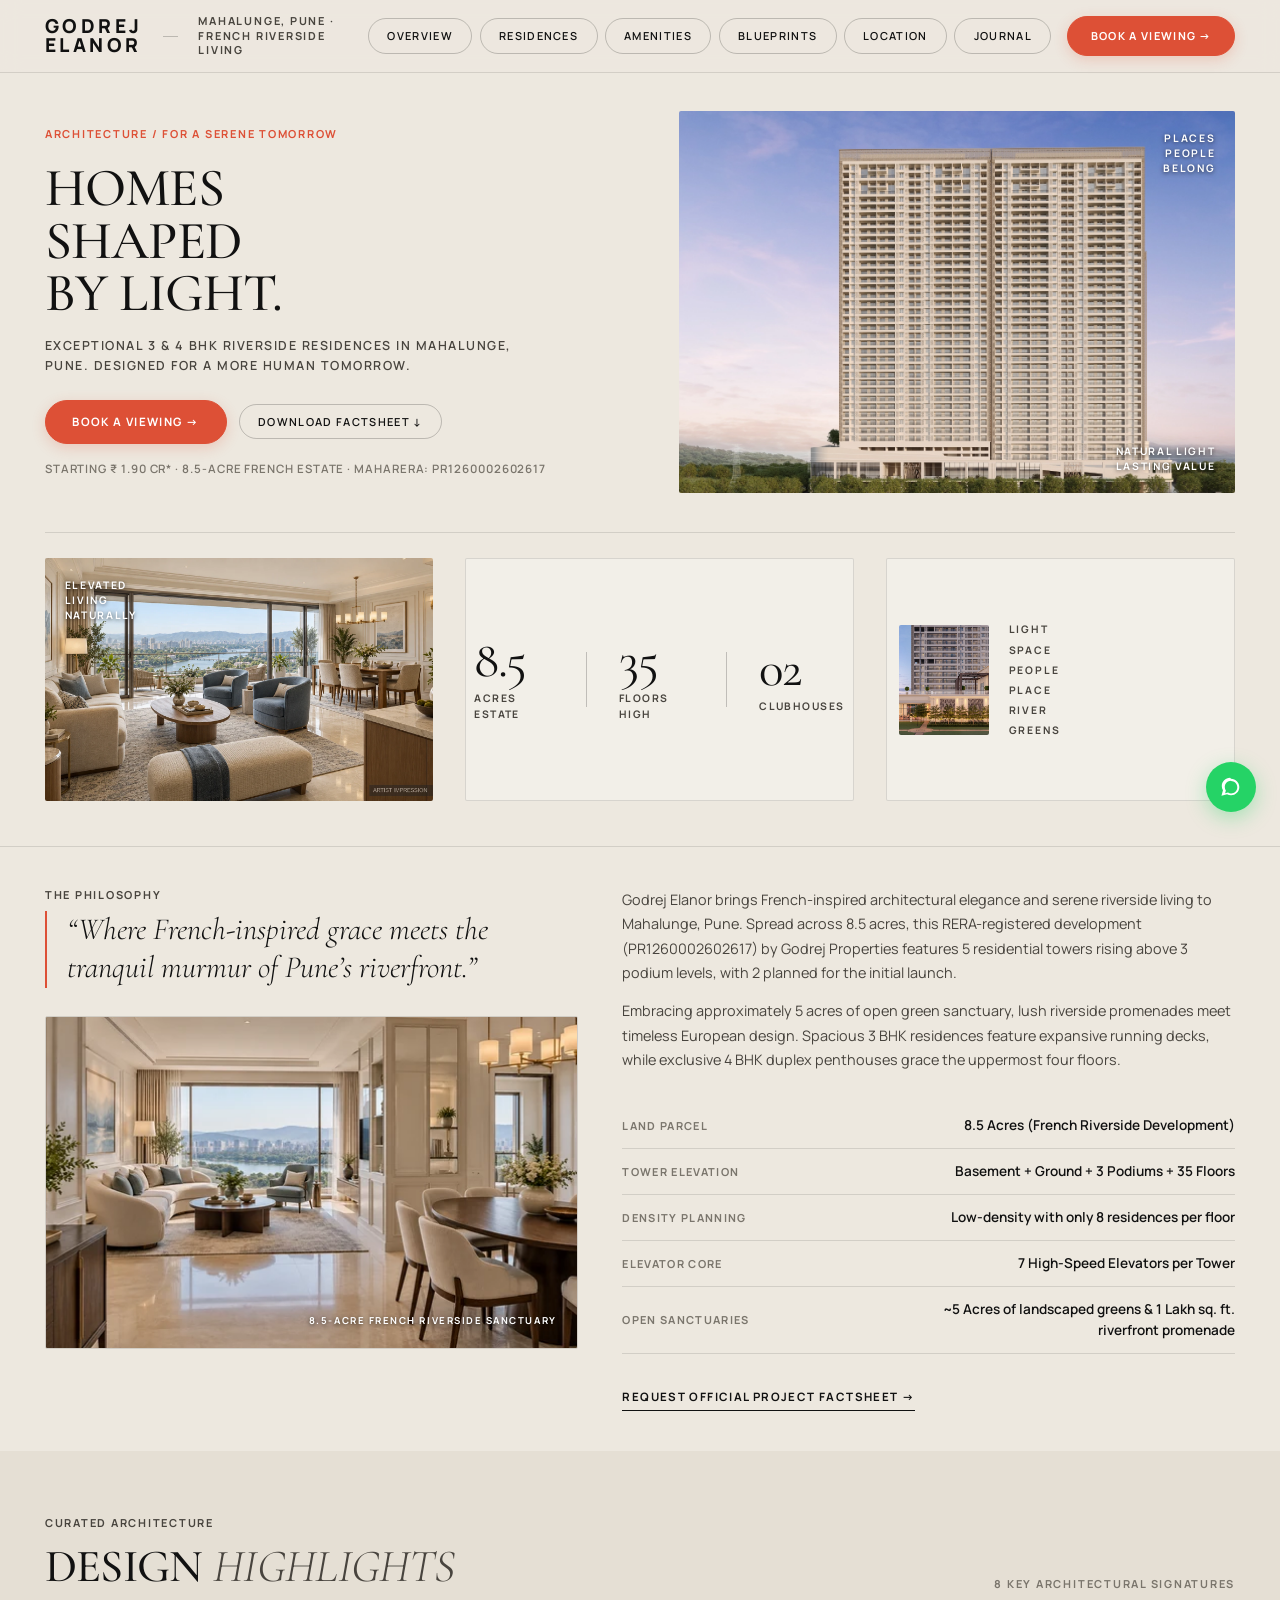
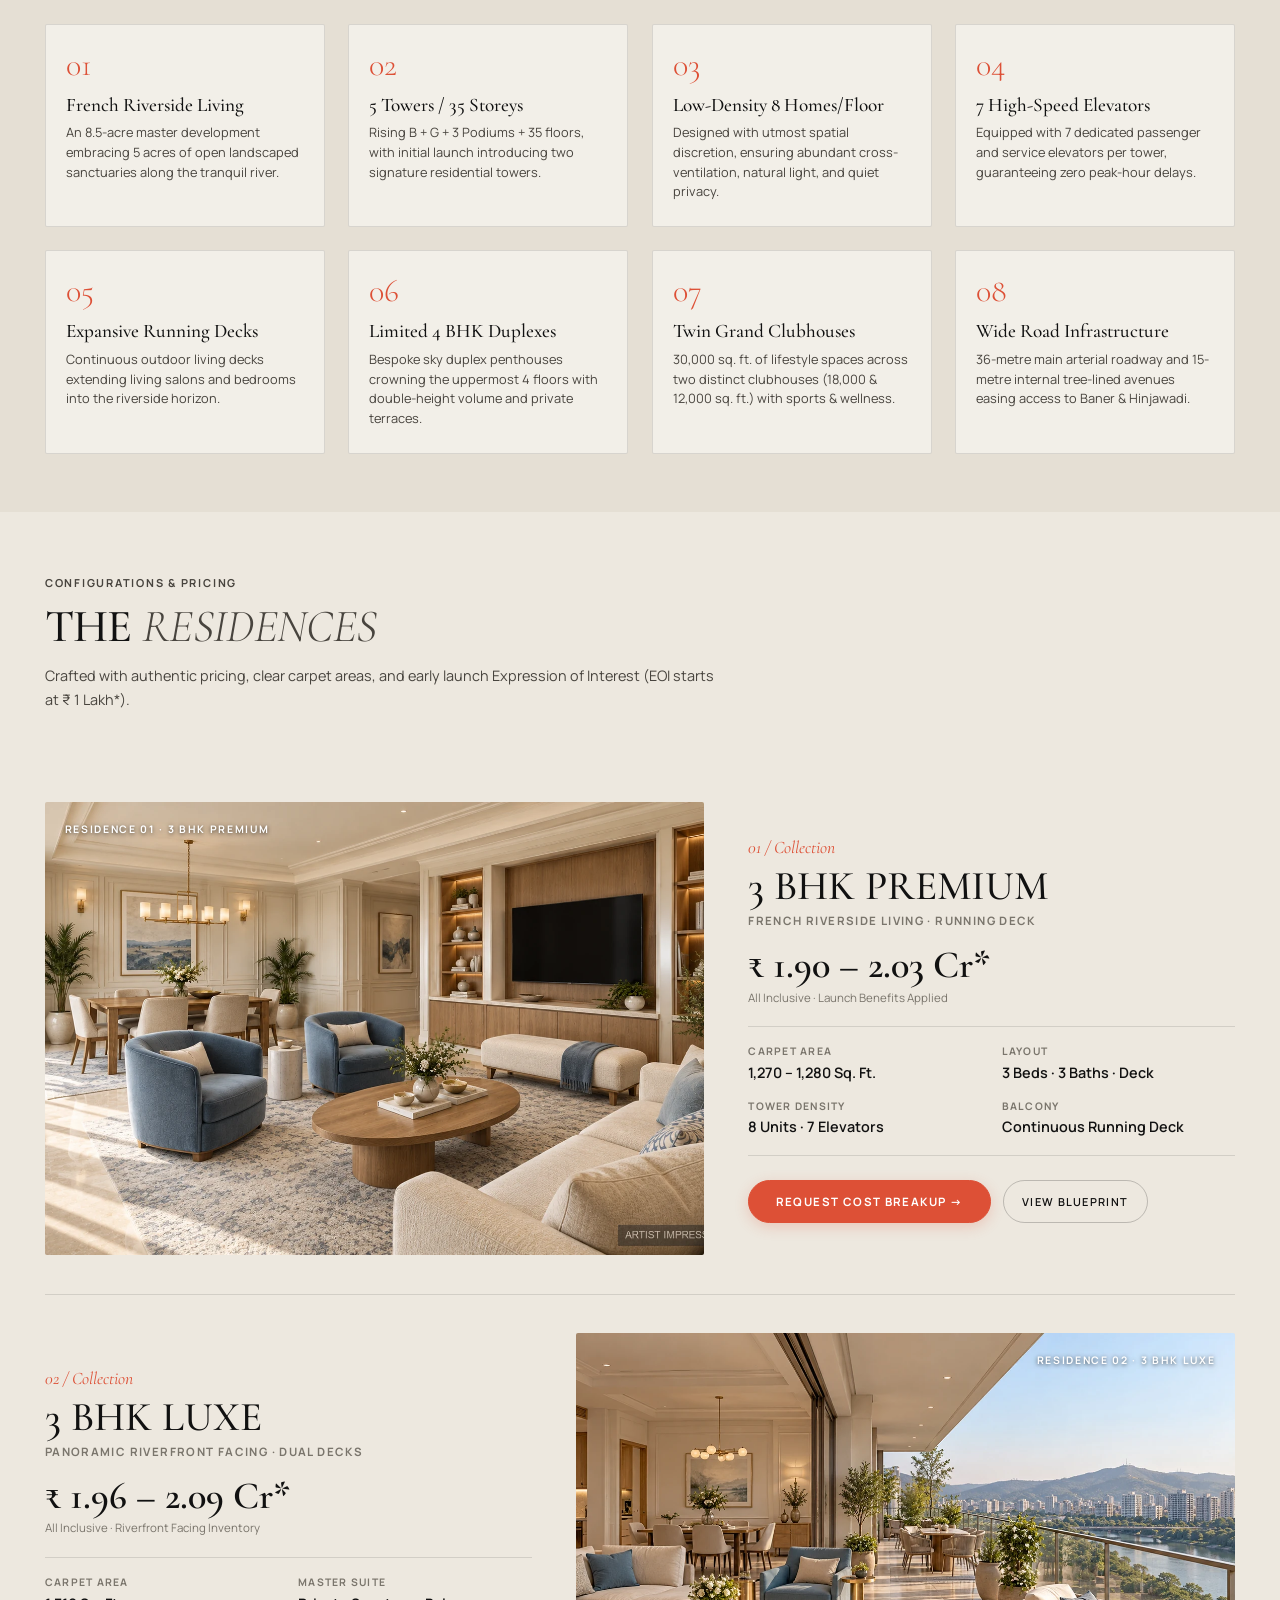
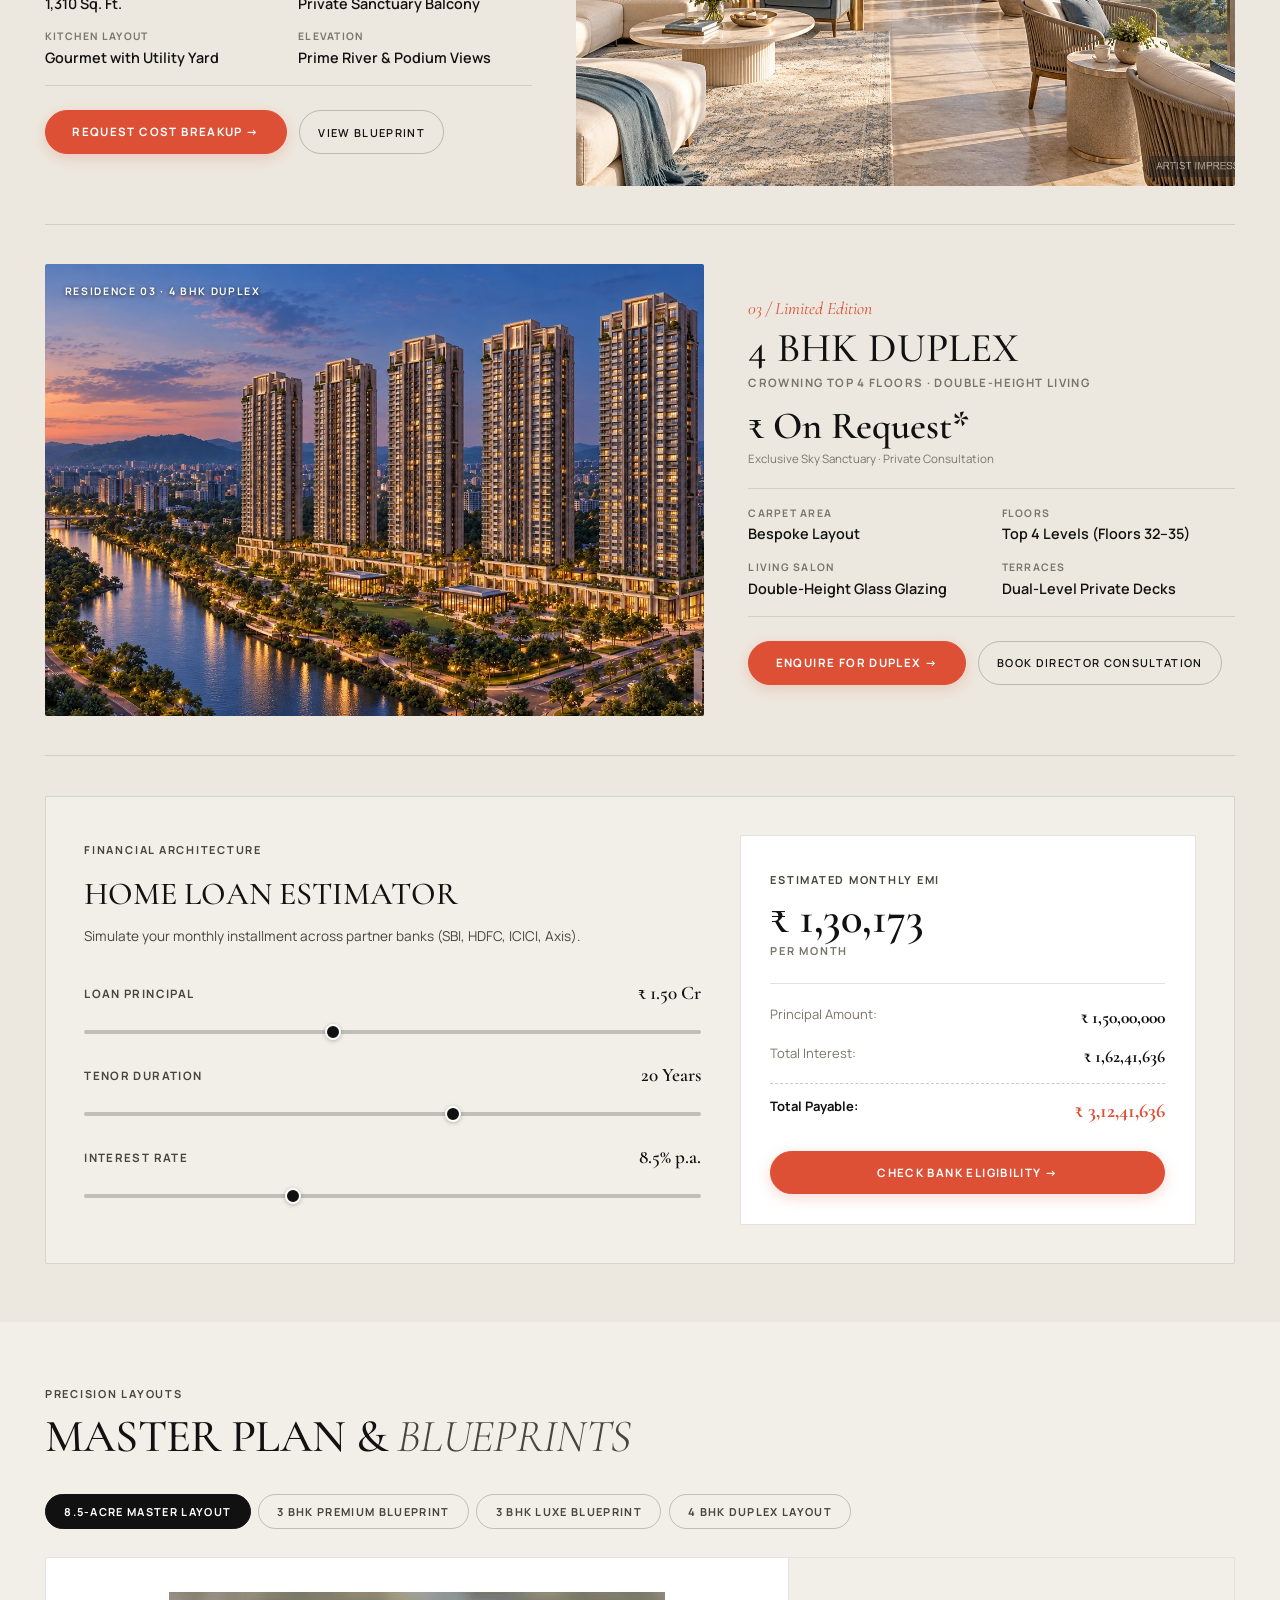
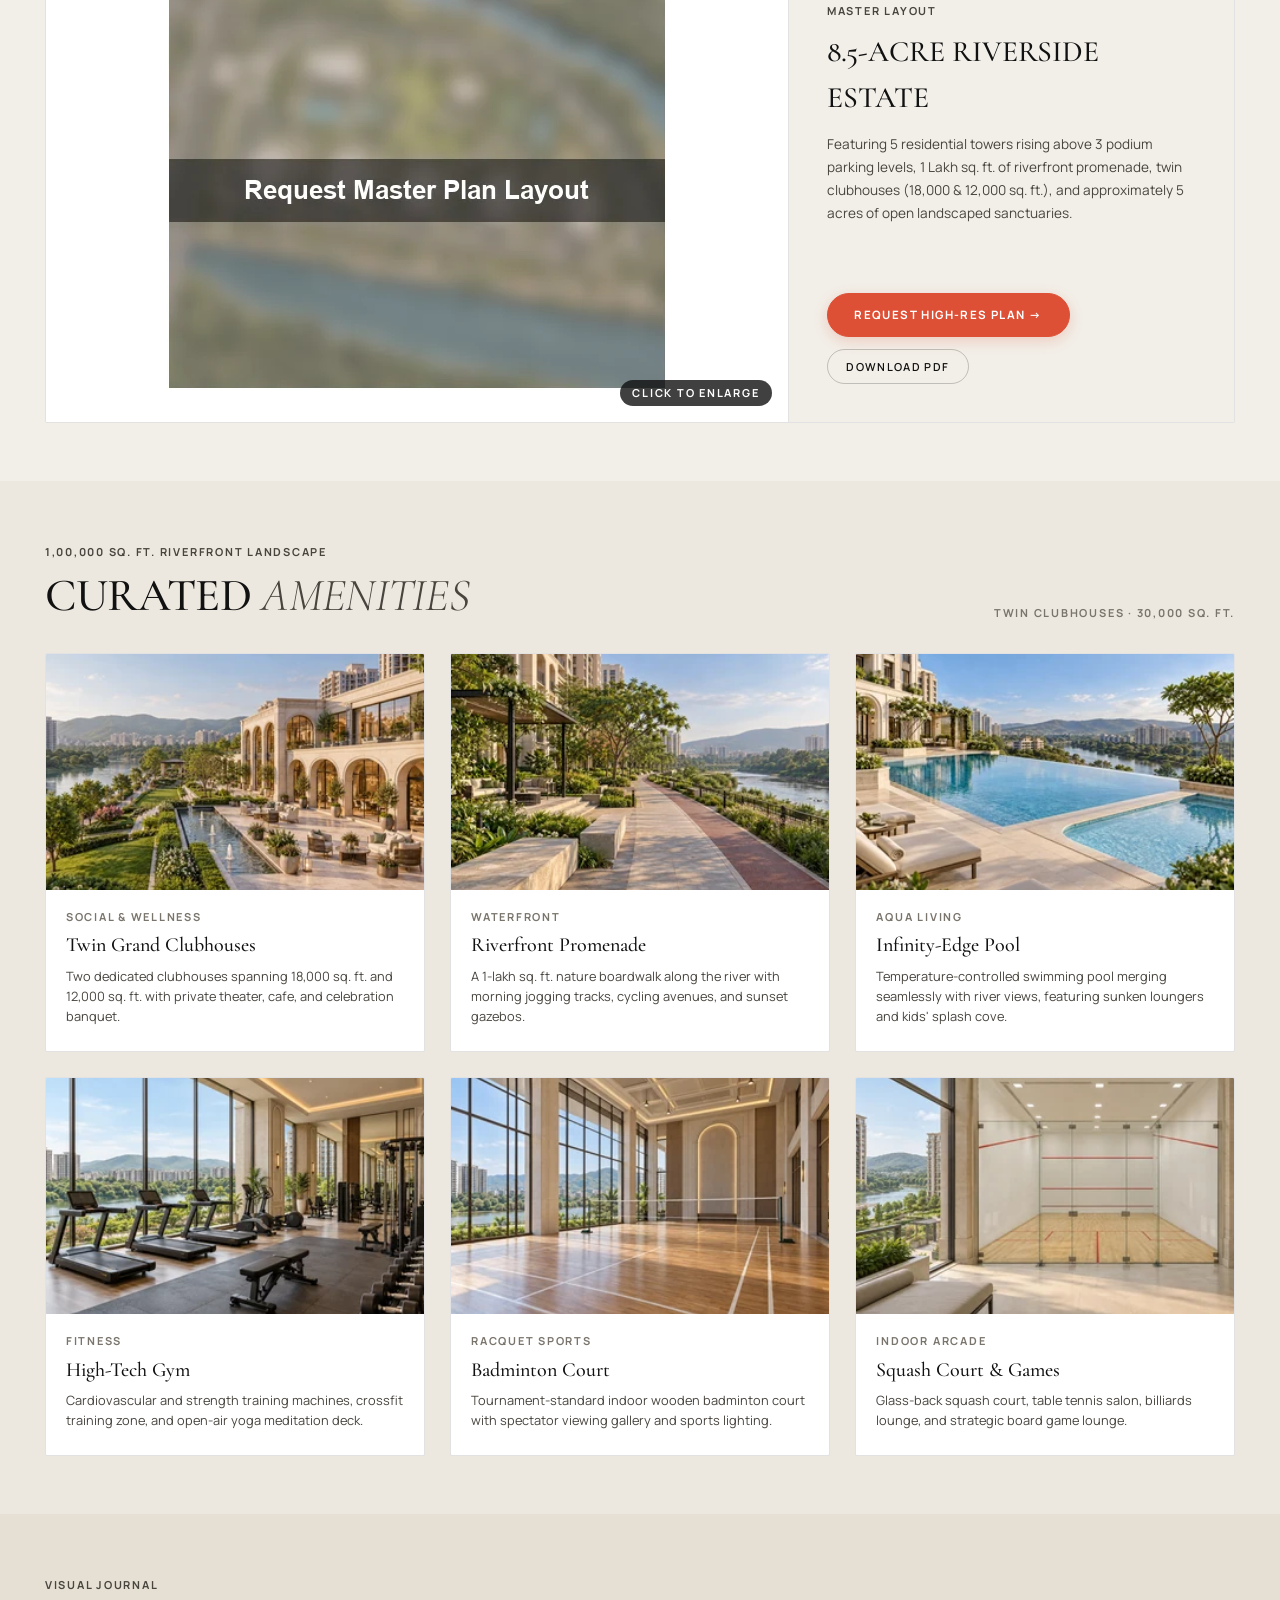
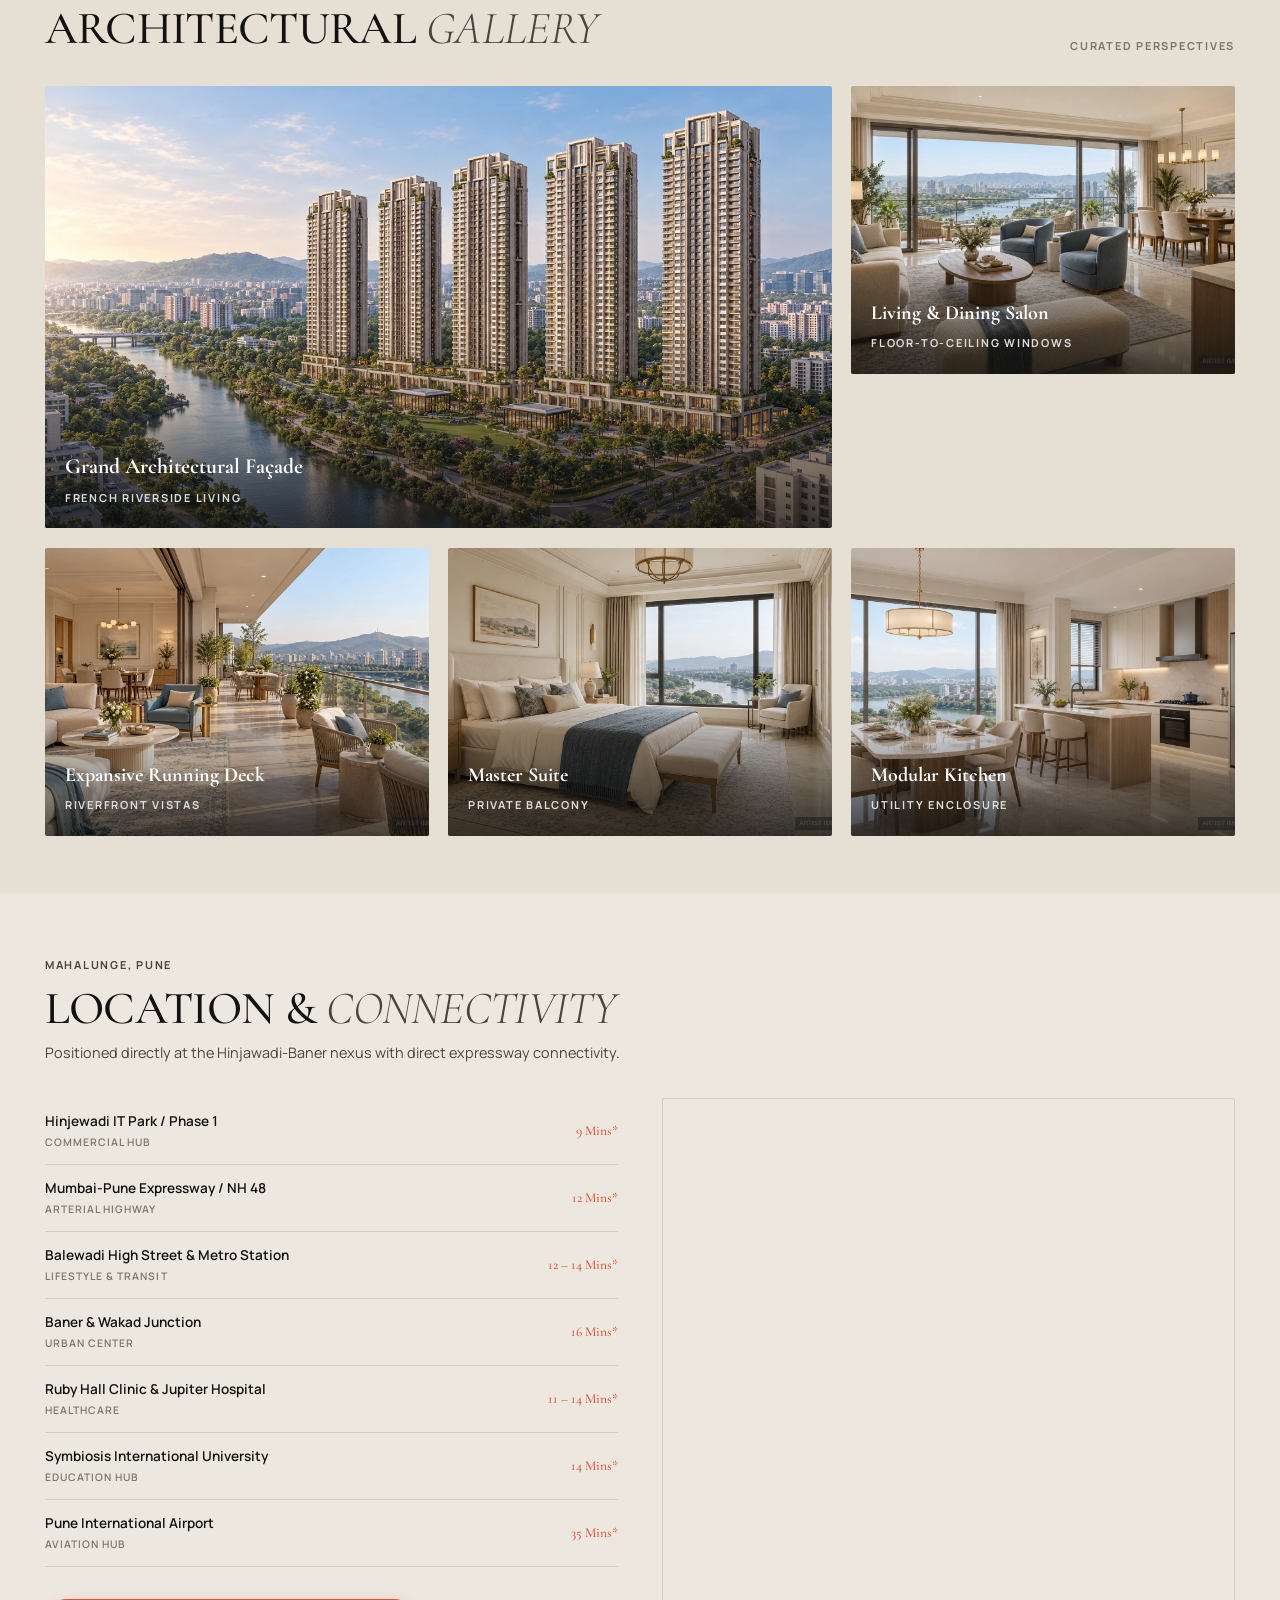
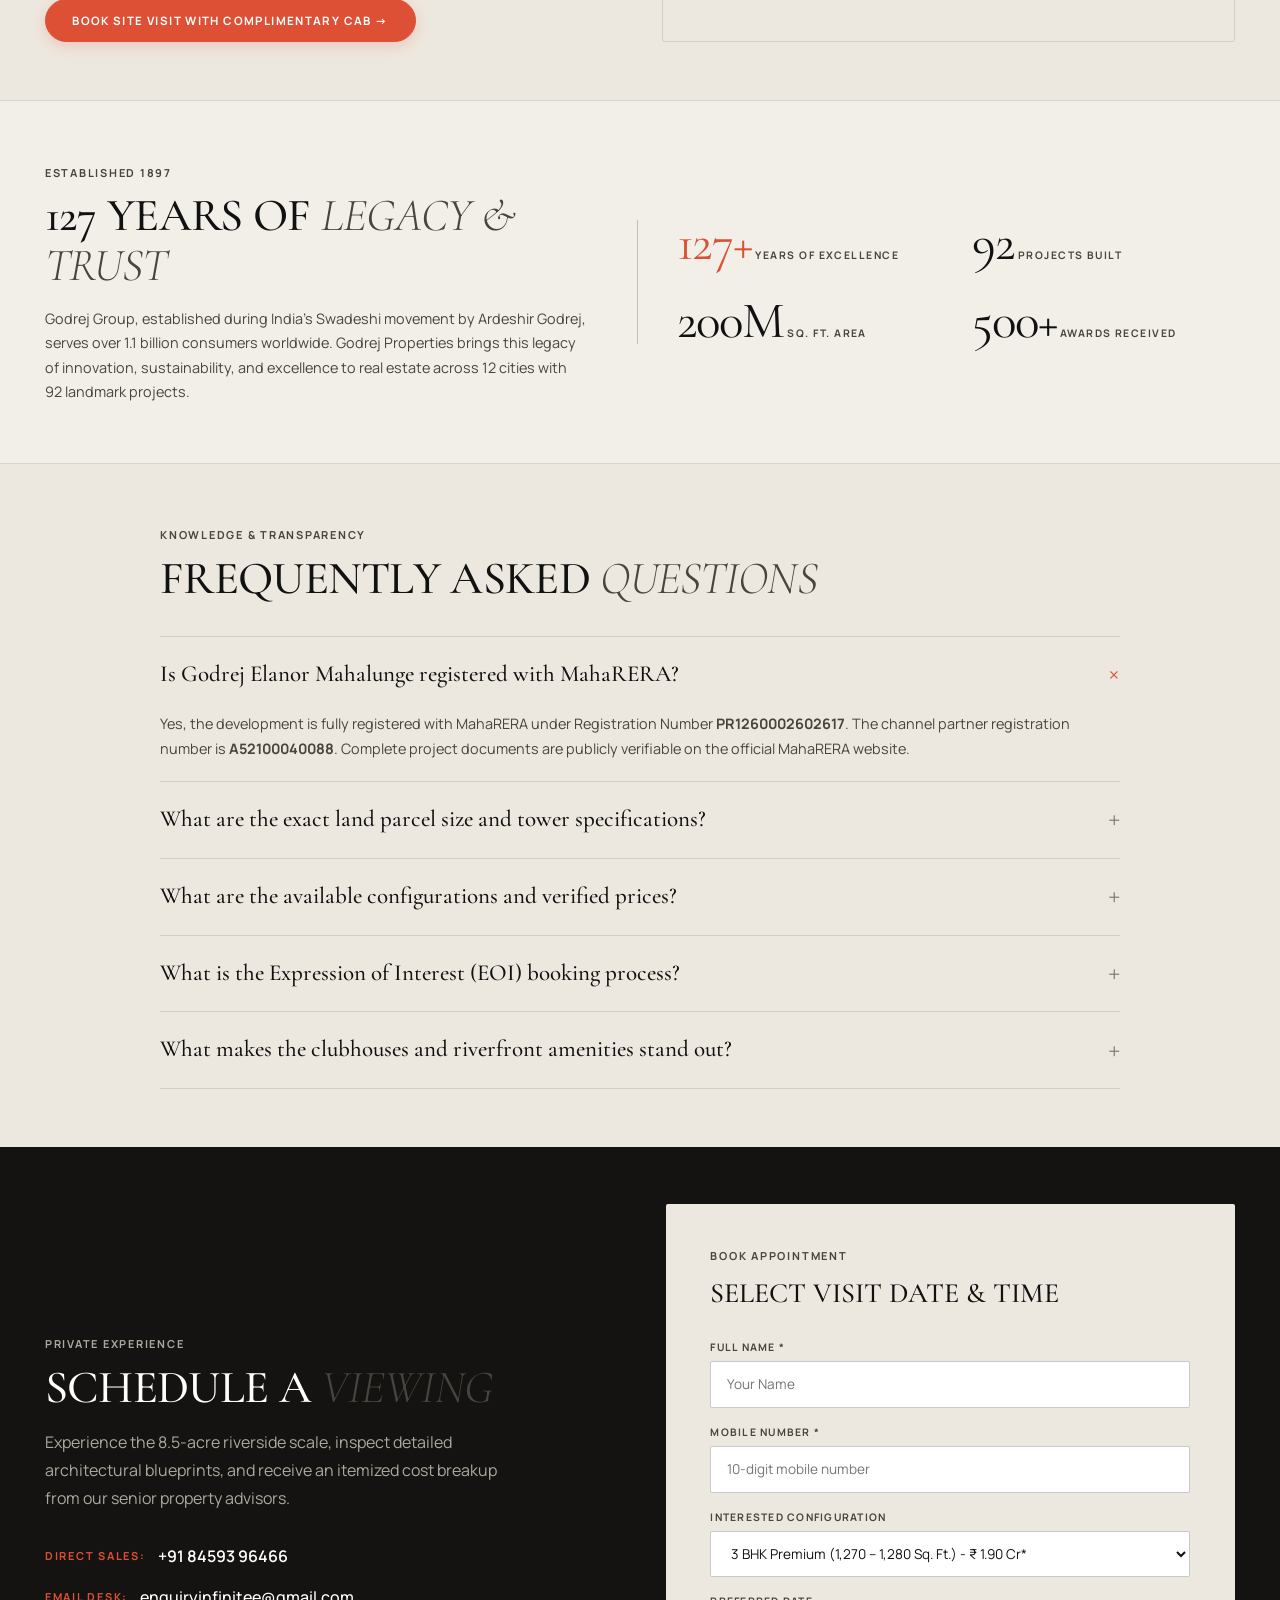
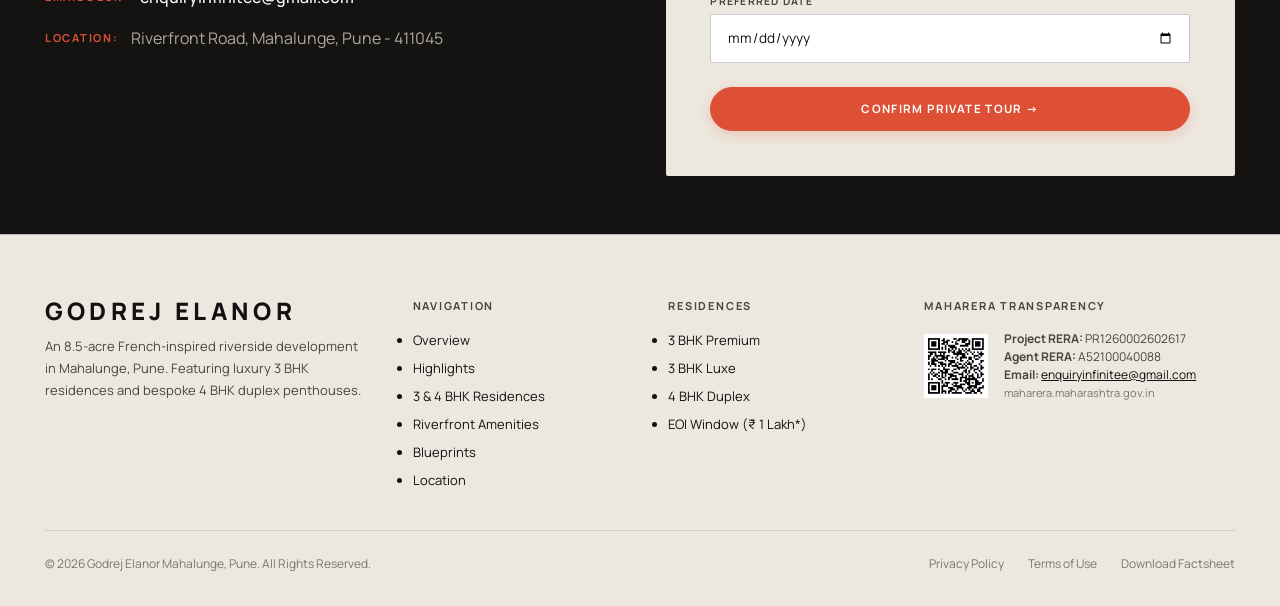
==== commit 3c2afa85: "added phone and mail" ====
--- a/index.html
+++ b/index.html
@@ -81,7 +81,7 @@
 
         <div style="display: flex; flex-direction: column; gap: 0.75rem;">
           <button class="btn-terracotta" style="width: 100%;" data-open-modal="viewingModal">Book A Private Tour &rarr;</button>
-          <a href="tel:+919175551405" class="btn-pill-outline" style="width: 100%;">Call Desk: +91 91755 51405</a>
+          <a href="tel:+918459396466" class="btn-pill-outline" style="width: 100%;">Call Desk: +91 84593 96466</a>
         </div>
       </div>
     </div>
@@ -996,7 +996,7 @@
                 </button>
                 <div class="faq-answer-editorial">
                   <div class="faq-answer-inner">
-                    Yes, the development is fully registered with MahaRERA under Registration Number <strong>PR1260002602617</strong>. The channel partner registration number is <strong>A51900029955</strong> (PropSolutions4U Pvt. Ltd.). Complete project documents are publicly verifiable on the official MahaRERA website.
+                    Yes, the development is fully registered with MahaRERA under Registration Number <strong>PR1260002602617</strong>. The channel partner registration number is <strong>A52100040088</strong>. Complete project documents are publicly verifiable on the official MahaRERA website.
                   </div>
                 </div>
               </div>
@@ -1080,7 +1080,11 @@
               <div style="margin-top: 2rem; display: flex; flex-direction: column; gap: 1rem;">
                 <div style="display: flex; align-items: center; gap: 0.75rem;">
                   <span class="editorial-label" style="color: var(--accent-terracotta);">Direct Sales:</span>
-                  <a href="tel:+919175551405" style="color: #FFFFFF; font-weight: 600;">+91 91755 51405</a>
+                  <a href="tel:+918459396466" style="color: #FFFFFF; font-weight: 600;">+91 84593 96466</a>
+                </div>
+                <div style="display: flex; align-items: center; gap: 0.75rem;">
+                  <span class="editorial-label" style="color: var(--accent-terracotta);">Email Desk:</span>
+                  <a href="mailto:enquiryinfinitee@gmail.com" style="color: #FFFFFF; font-weight: 500;">enquiryinfinitee@gmail.com</a>
                 </div>
                 <div style="display: flex; align-items: center; gap: 0.75rem;">
                   <span class="editorial-label" style="color: var(--accent-terracotta);">Location:</span>
@@ -1170,9 +1174,9 @@
             <div style="display: flex; align-items: center; gap: 1rem;">
               <img src="assets/images/qr-code/6aeaebed56bba-PR1260002602617.png" alt="MahaRERA QR Code" style="width: 64px; height: 64px; background: #FFF; padding: 2px;">
               <div style="font-size: 0.75rem; color: var(--text-secondary); line-height: 1.5;">
-                <strong>MahaRERA Reg No:</strong><br>
-                PR1260002602617<br>
-                <strong>Agent RERA:</strong> A51900029955<br>
+                <strong>Project RERA:</strong> PR1260002602617<br>
+                <strong>Agent RERA:</strong> A52100040088<br>
+                <strong>Email:</strong> <a href="mailto:enquiryinfinitee@gmail.com" style="color: var(--text-primary); text-decoration: underline;">enquiryinfinitee@gmail.com</a><br>
                 <span style="font-size: 0.6875rem; color: var(--text-muted);">maharera.maharashtra.gov.in</span>
               </div>
             </div>
@@ -1193,14 +1197,14 @@
     <!-- ==========================================================================
          Floating WhatsApp & Mobile Sticky Actions
          ========================================================================== -->
-    <a href="https://wa.me/919175551405?text=Hello%20Godrej%20Elanor%20Team,%20I%20am%20interested%20in%203%20and%204%20BHK%20residences%20at%20Godrej%20Elanor%20Mahalunge." target="_blank" rel="noopener noreferrer" class="floating-whatsapp" aria-label="WhatsApp Desk">
+    <a href="https://wa.me/918459396466?text=Hello%20Godrej%20Elanor%20Team,%20I%20am%20interested%20in%203%20and%204%20BHK%20residences%20at%20Godrej%20Elanor%20Mahalunge." target="_blank" rel="noopener noreferrer" class="floating-whatsapp" aria-label="WhatsApp Desk">
       <svg width="26" height="26" viewBox="0 0 24 24" fill="currentColor"><path d="M12.031 6.172c-3.181 0-5.767 2.586-5.768 5.766-.001 1.298.38 2.27 1.019 3.287l-.711 2.599 2.679-.702c.971.554 1.71.848 2.782.848 3.179 0 5.767-2.587 5.767-5.766.001-3.182-2.585-5.768-5.768-5.768zm0-1.875c4.214 0 7.641 3.425 7.641 7.641 0 4.214-3.427 7.641-7.641 7.641-1.34 0-2.6-.347-3.693-.956l-5.138 1.348 1.371-5.01c-.689-1.155-1.082-2.49-1.082-3.923 0-4.216 3.427-7.641 7.642-7.641z"/></svg>
     </a>
 
     <div class="mobile-sticky-action-bar">
       <div class="mobile-sticky-grid">
-        <a href="tel:+919175551405" class="btn-pill-outline" style="padding: 0.5rem 0.25rem; font-size: 0.65rem;">Call Desk</a>
-        <a href="https://wa.me/919175551405" class="btn-pill-outline" style="padding: 0.5rem 0.25rem; font-size: 0.65rem; color: #128C7E;">WhatsApp</a>
+        <a href="tel:+918459396466" class="btn-pill-outline" style="padding: 0.5rem 0.25rem; font-size: 0.65rem;">Call Desk</a>
+        <a href="https://wa.me/918459396466" class="btn-pill-outline" style="padding: 0.5rem 0.25rem; font-size: 0.65rem; color: #128C7E;">WhatsApp</a>
         <button class="btn-terracotta" style="padding: 0.5rem 0.25rem; font-size: 0.65rem;" data-open-modal="viewingModal">Enquire</button>
       </div>
     </div>
@@ -1340,7 +1344,7 @@
         <h3 style="font-family: var(--font-serif); font-size: 1.75rem;">Terms of Use</h3>
       </div>
       <div class="modal-body" style="font-size: 0.85rem; color: var(--text-secondary); line-height: 1.75;">
-        <p>This marketing page is operated by an authorized channel partner (PropSolutions4U Pvt. Ltd., MahaRERA: A51900029955) for Godrej Elanor Mahalunge (MahaRERA: PR1260002602617). Renderings and blueprints are conceptual impressions for illustrative presentation.</p>
+        <p>This marketing page is operated by an authorized channel partner (MahaRERA: A52100040088, Contact: +91 84593 96466, Email: enquiryinfinitee@gmail.com) for Godrej Elanor Mahalunge (MahaRERA: PR1260002602617). Renderings and blueprints are conceptual impressions for illustrative presentation.</p>
       </div>
     </div>
   </div>
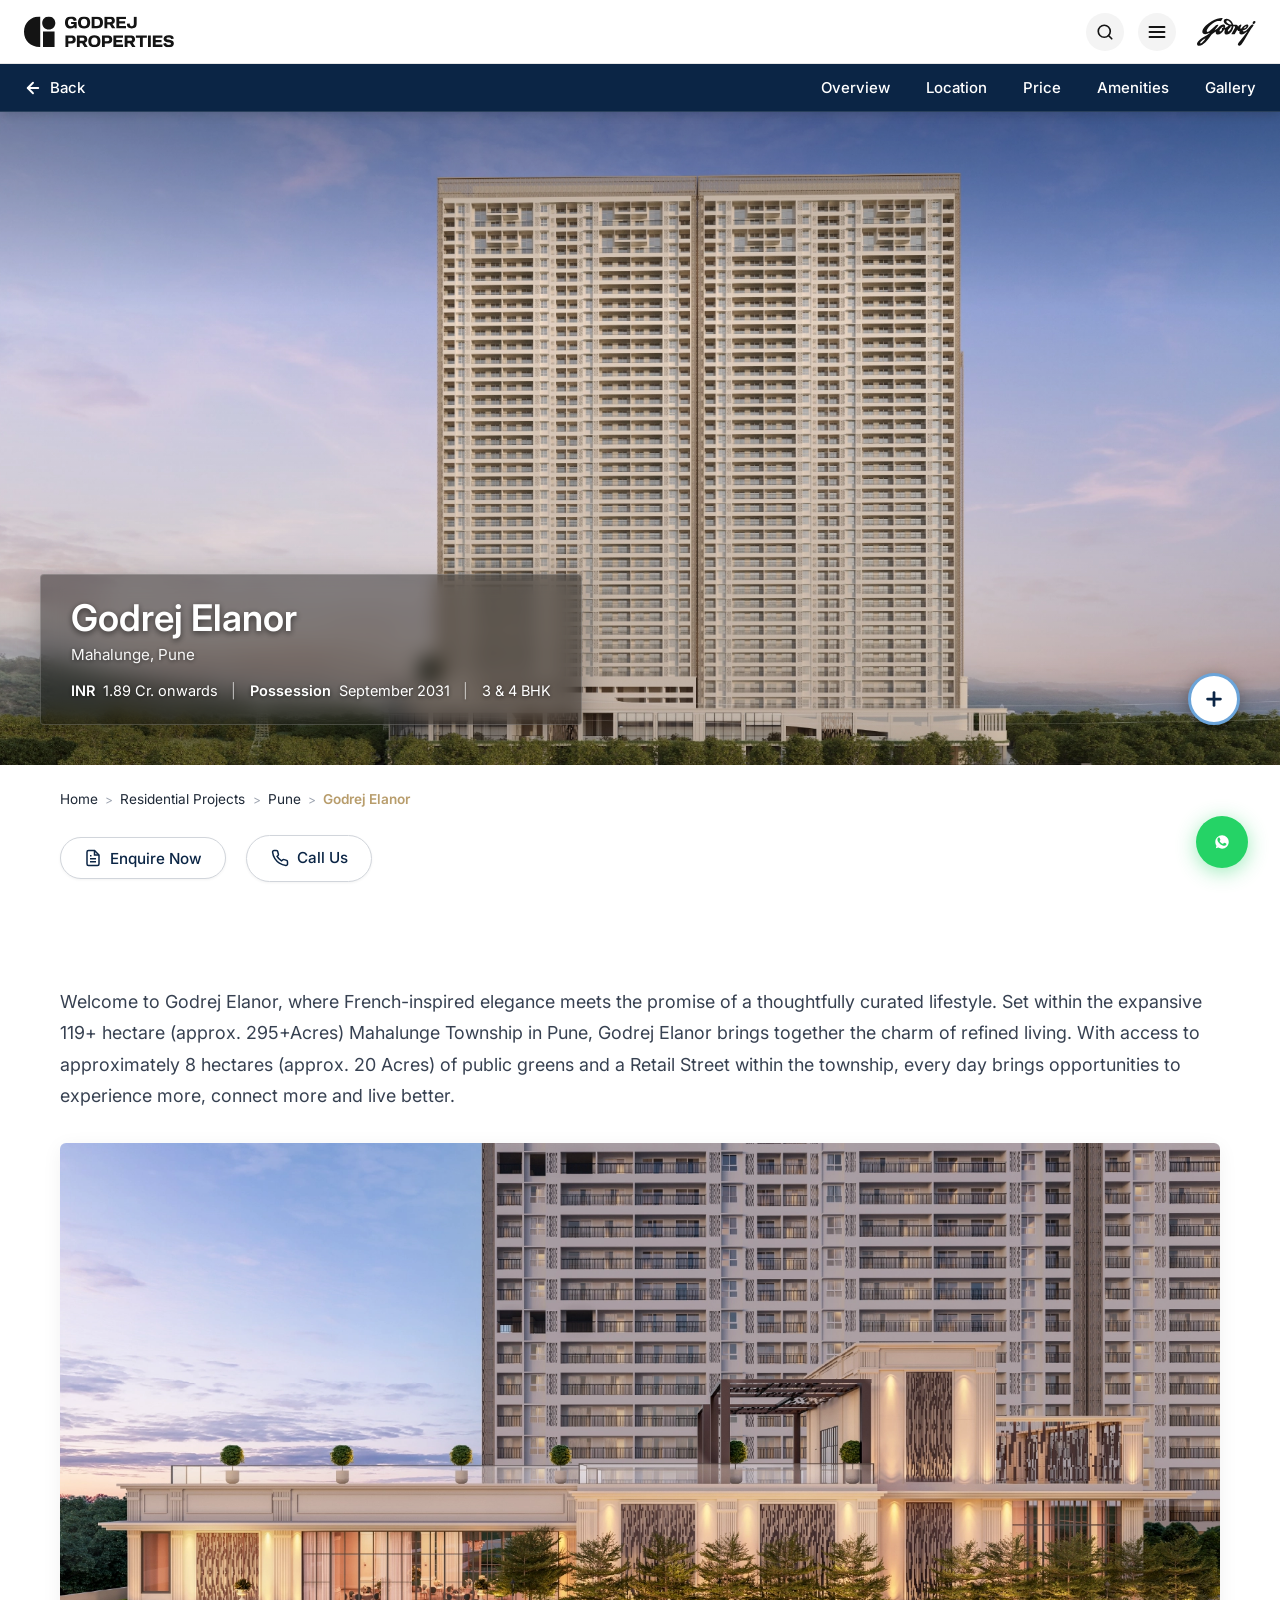
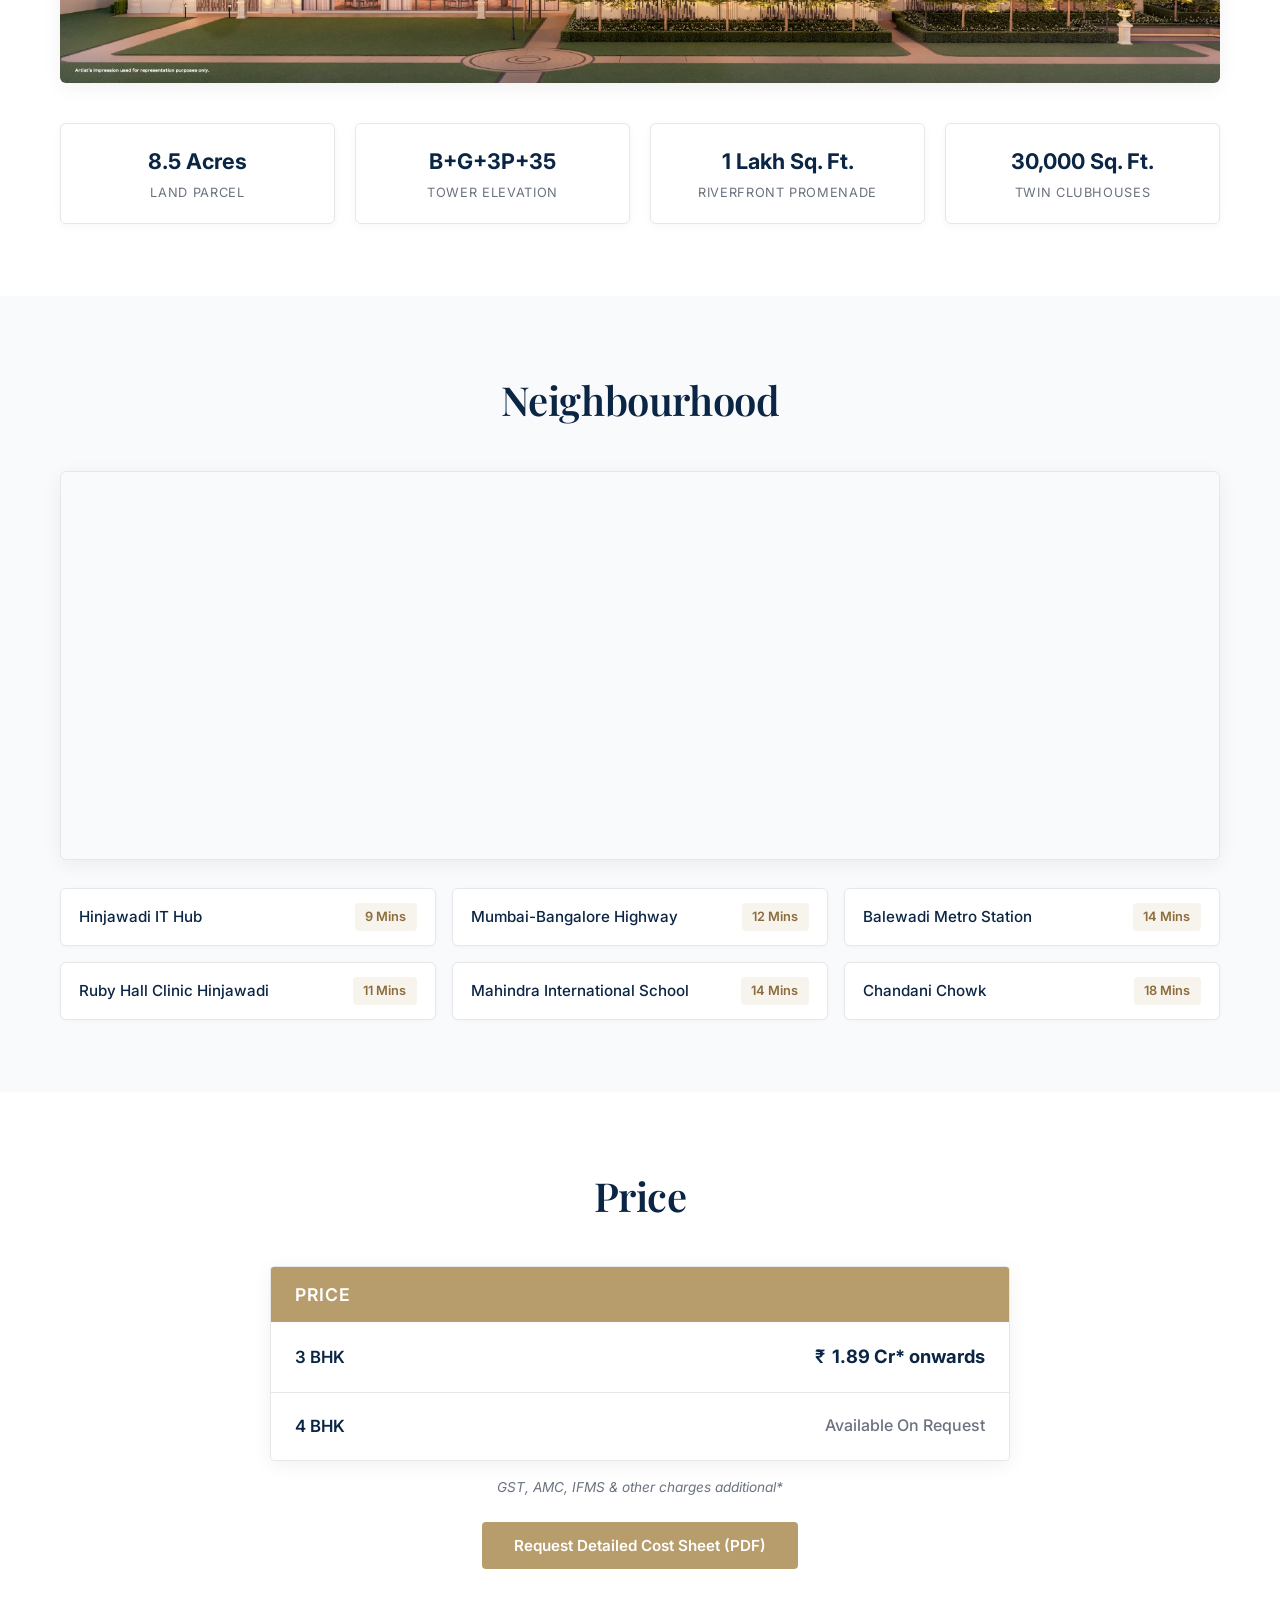
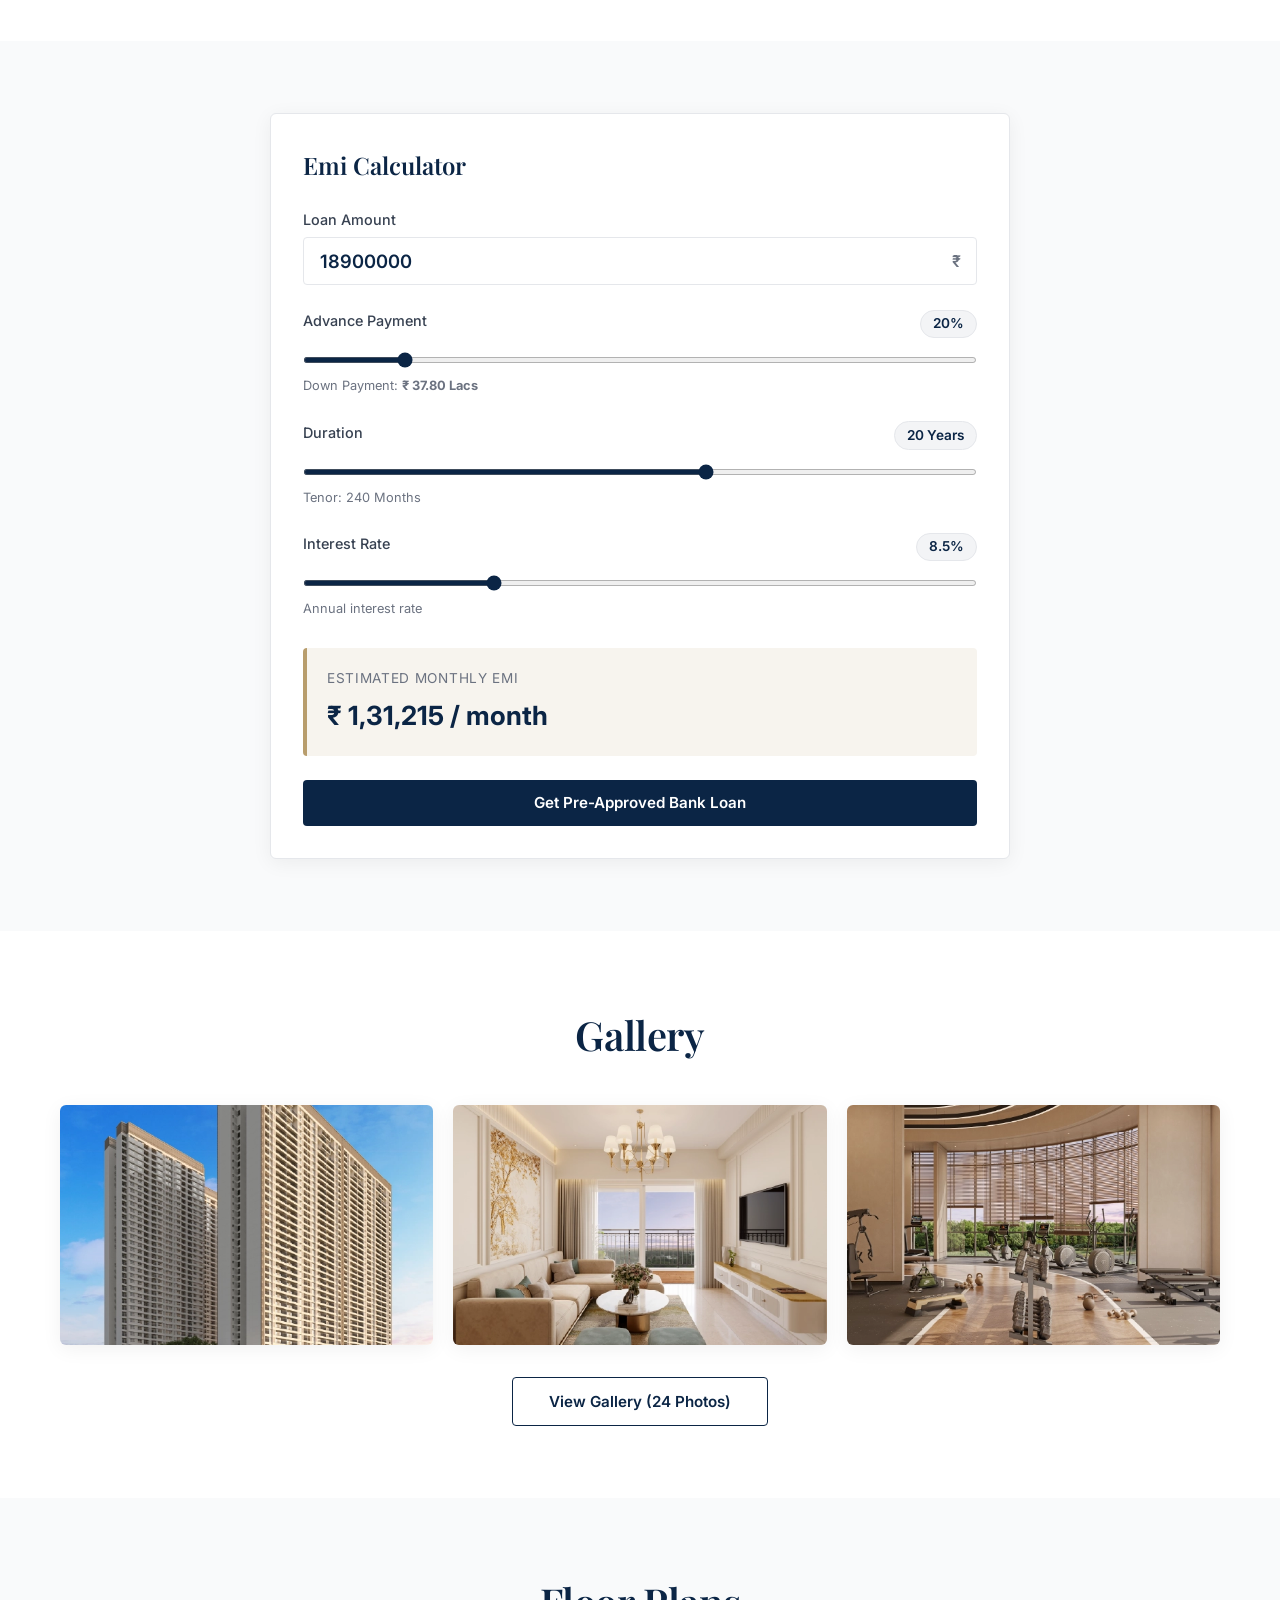
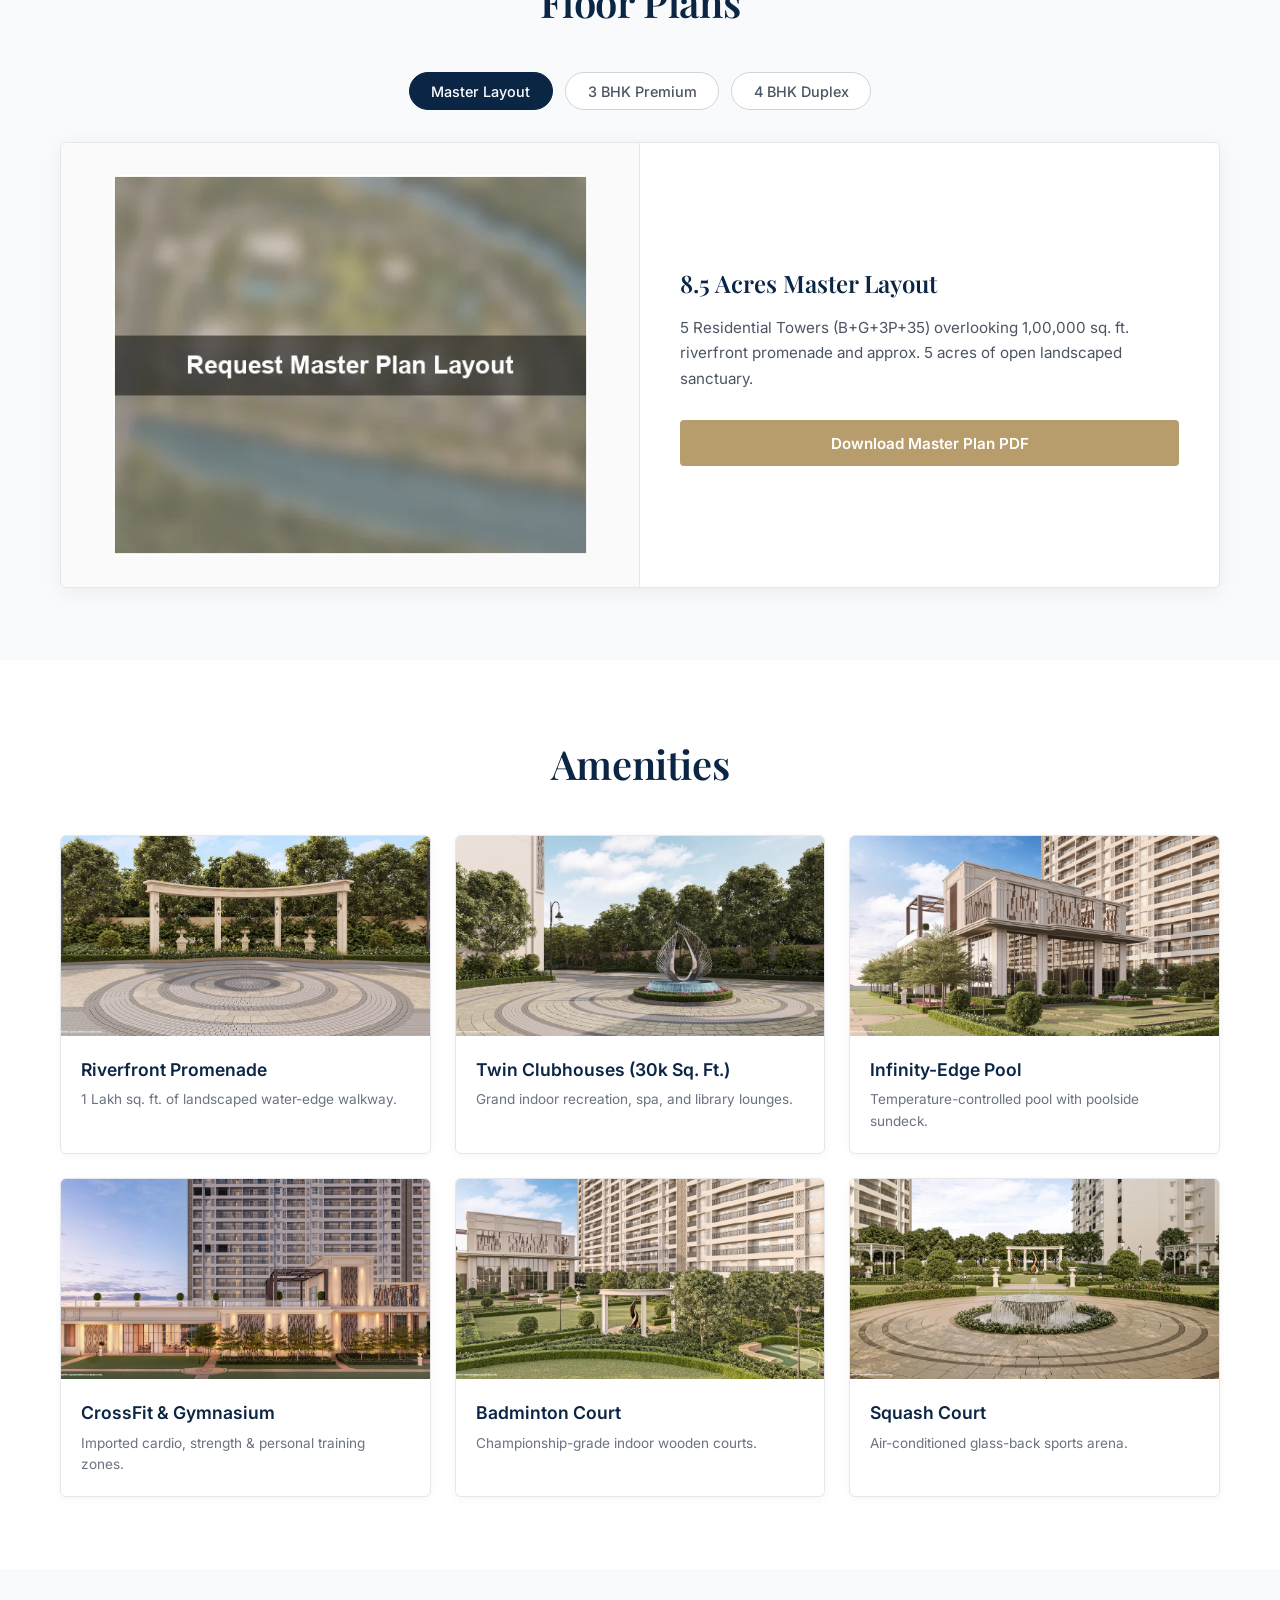
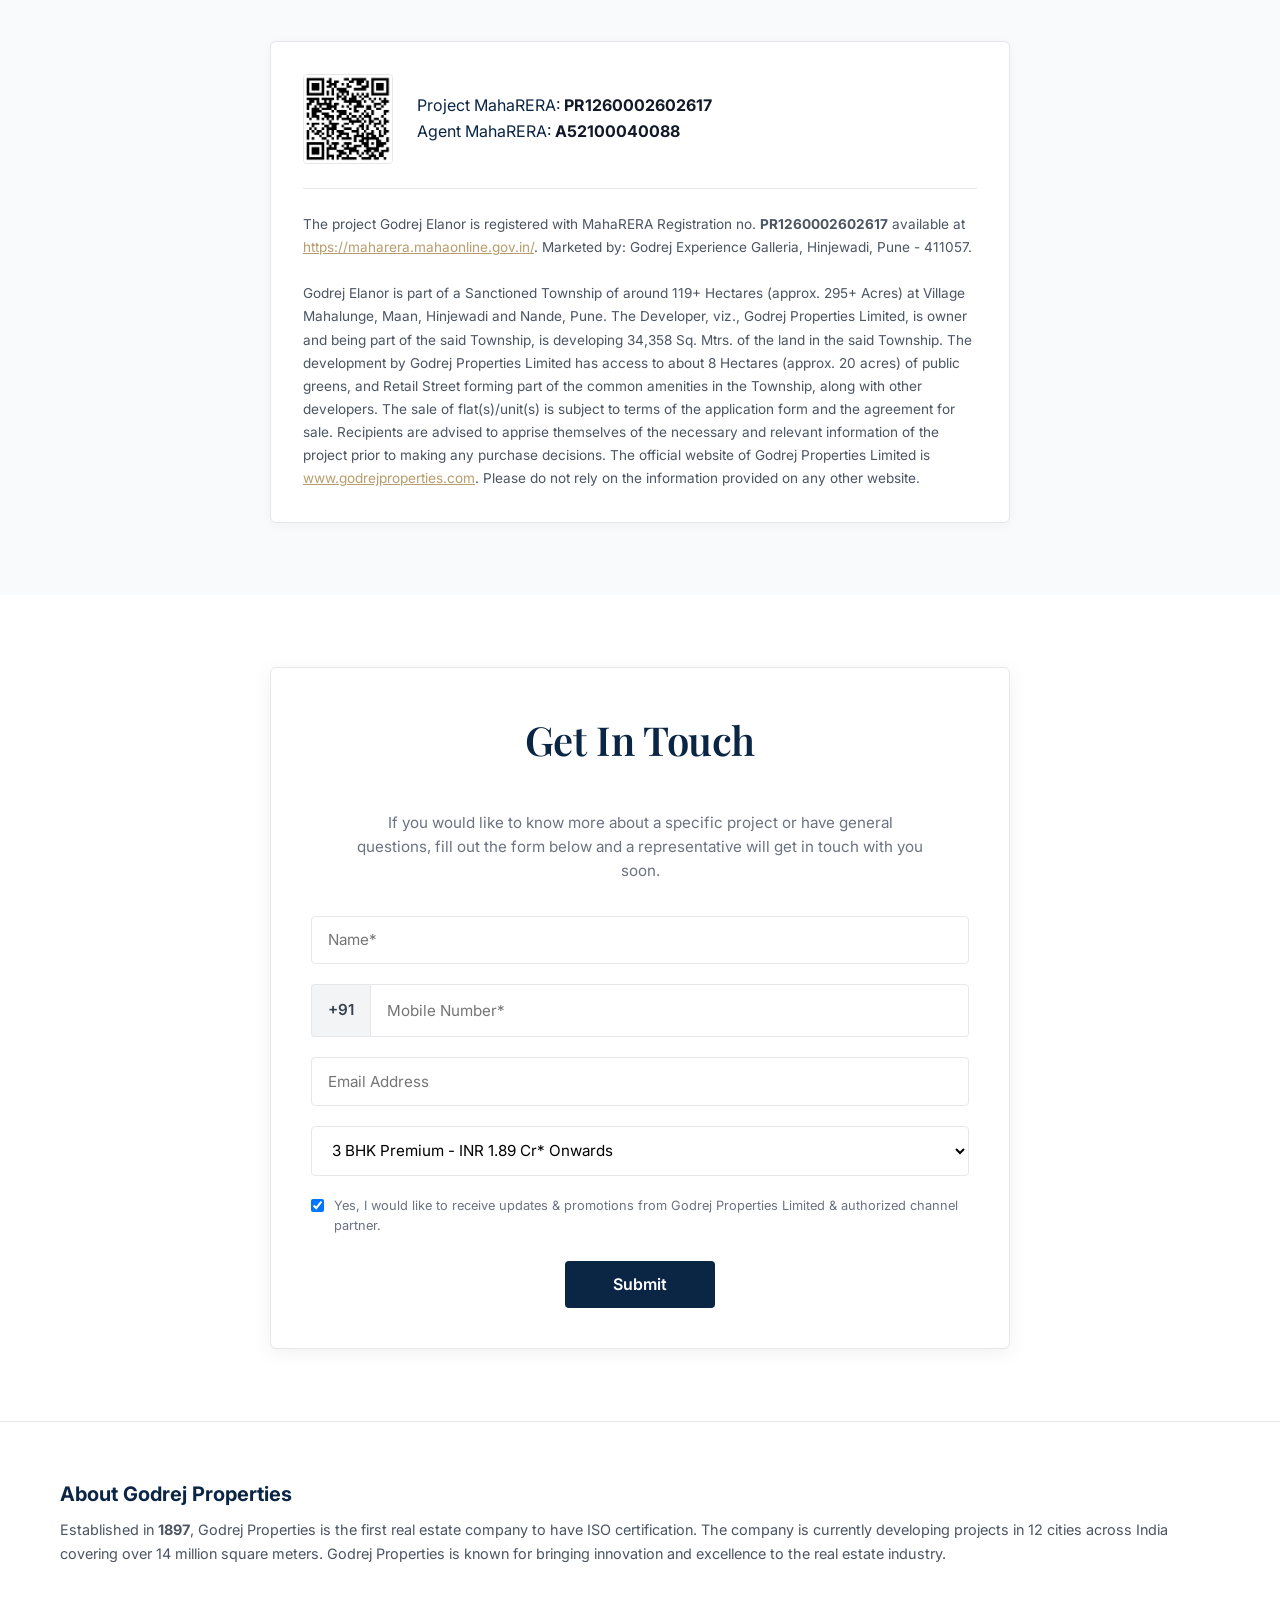
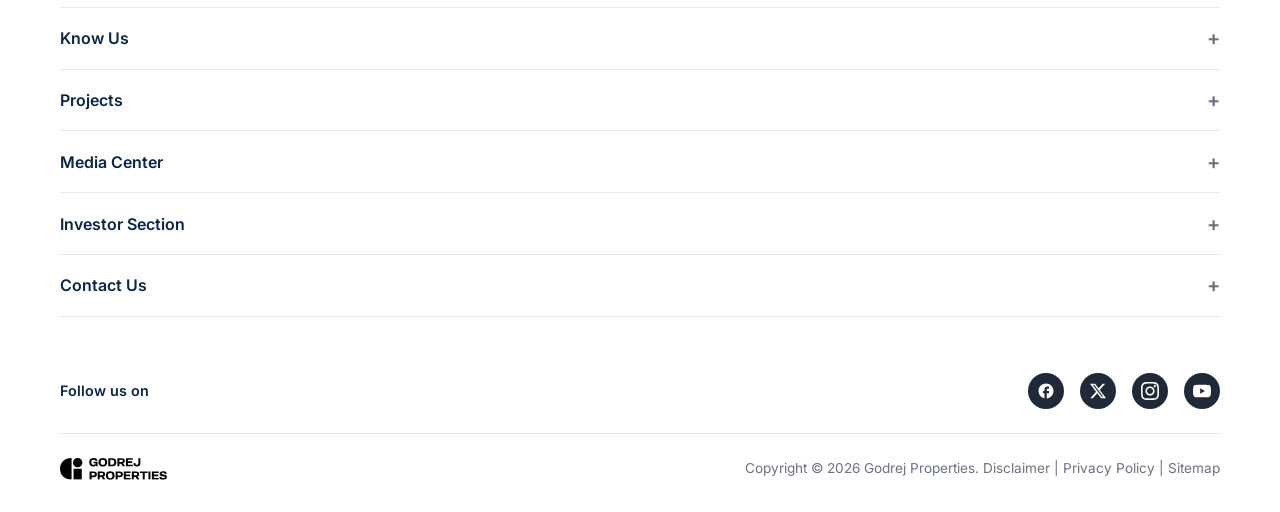
==== commit c3cbb910: "changes in layout" ====
--- a/index.html
+++ b/index.html
@@ -3,1361 +3,846 @@
 <head>
   <meta charset="UTF-8">
   <meta name="viewport" content="width=device-width, initial-scale=1.0">
-  <title>Godrej Elanor Mahalunge — French Riverside Residences, Pune</title>
-  <meta name="description" content="Godrej Elanor Mahalunge, Pune. French-inspired 3 & 4 BHK luxury riverside residences across 8.5 acres with 1 Lakh sq. ft. riverfront amenities. MahaRERA: PR1260002602617.">
+  <title>Godrej Elanor Mahalunge, Pune - Premium 3 & 4 BHK Residences</title>
+  <meta name="description" content="Welcome to Godrej Elanor Mahalunge, Pune. French-inspired 3 & 4 BHK riverside residences starting at ₹1.89 Cr* Onwards by Godrej Properties.">
   <link rel="icon" type="image/svg+xml" href="favicon.svg">
-  
-  <!-- Google Fonts: Cormorant Garamond, DM Serif Display & Manrope -->
   <link rel="preconnect" href="https://fonts.googleapis.com">
   <link rel="preconnect" href="https://fonts.gstatic.com" crossorigin>
-  <link href="https://fonts.googleapis.com/css2?family=Cormorant+Garamond:ital,wght@0,300;0,400;0,500;0,600;0,700;1,300;1,400;1,600&family=DM+Serif+Display:ital@0;1&family=Manrope:wght@300;400;500;600;700;800&display=swap" rel="stylesheet">
-  
-  <!-- Editorial Architecture Stylesheet -->
+  <link href="https://fonts.googleapis.com/css2?family=Inter:wght@300;400;500;600;700&family=Playfair+Display:ital,wght@0,500;0,600;0,700;1,400&display=swap" rel="stylesheet">
   <link rel="stylesheet" href="styles.css">
 </head>
 <body>
 
-  <!-- Outer Architectural Page Frame -->
-  <div class="page-outer-frame">
-
-    <!-- ==========================================================================
-         Minimal Editorial Header (FORMA Architectural Direction)
-         ========================================================================== -->
-    <header class="site-header">
-      <div class="container">
-        <div class="header-inner">
-          <!-- Brand & Subtitle -->
-          <div class="header-brand-wrap">
-            <a href="#home" class="brand-logotype">Godrej Elanor</a>
-            <div class="header-brand-divider"></div>
-            <span class="editorial-label header-brand-sub">Mahalunge, Pune · French Riverside Living</span>
-          </div>
-
-          <!-- Outlined Navigation Pill Links -->
-          <nav class="header-nav" aria-label="Main Navigation">
-            <a href="#overview" class="btn-pill-outline">Overview</a>
-            <a href="#residences" class="btn-pill-outline">Residences</a>
-            <a href="#amenities" class="btn-pill-outline">Amenities</a>
-            <a href="#blueprints" class="btn-pill-outline">Blueprints</a>
-            <a href="#location" class="btn-pill-outline">Location</a>
-            <a href="#faqs" class="btn-pill-outline">Journal</a>
-          </nav>
-
-          <!-- Action CTAs -->
-          <div class="header-actions">
-            <button class="btn-terracotta" style="padding: 0.65rem 1.4rem; font-size: 0.6875rem;" data-open-modal="viewingModal">
-              Book A Viewing &rarr;
-            </button>
-            <button class="mobile-nav-toggle" aria-label="Open mobile navigation">
-              <span></span>
-              <span></span>
-            </button>
-          </div>
-        </div>
-      </div>
-    </header>
-
-    <!-- Mobile Slide Drawer -->
-    <div class="mobile-nav-drawer" id="mobileDrawer">
-      <div class="mobile-drawer-pane">
-        <div>
-          <div style="display: flex; justify-content: space-between; align-items: center; padding-bottom: 1.5rem; border-bottom: 1px solid var(--border-medium);">
-            <span class="brand-logotype" style="font-size: 1.25rem;">Godrej Elanor</span>
-            <button class="modal-close-btn" style="position: static;" id="mobileCloseBtn">&times;</button>
-          </div>
-          
-          <nav style="display: flex; flex-direction: column; gap: 1.25rem; margin-top: 2rem;">
-            <a href="#overview" class="editorial-label" style="font-size: 0.9rem;">01. Project Overview</a>
-            <a href="#highlights" class="editorial-label" style="font-size: 0.9rem;">02. Architectural Highlights</a>
-            <a href="#residences" class="editorial-label" style="font-size: 0.9rem;">03. 3 & 4 BHK Residences</a>
-            <a href="#calculator" class="editorial-label" style="font-size: 0.9rem;">04. Financial Estimator</a>
-            <a href="#amenities" class="editorial-label" style="font-size: 0.9rem;">05. Riverfront Amenities</a>
-            <a href="#blueprints" class="editorial-label" style="font-size: 0.9rem;">06. Layout Blueprints</a>
-            <a href="#gallery" class="editorial-label" style="font-size: 0.9rem;">07. Visual Gallery</a>
-            <a href="#location" class="editorial-label" style="font-size: 0.9rem;">08. Location & Transit</a>
-            <a href="#faqs" class="editorial-label" style="font-size: 0.9rem;">09. FAQs & RERA</a>
-          </nav>
-        </div>
-
-        <div style="display: flex; flex-direction: column; gap: 0.75rem;">
-          <button class="btn-terracotta" style="width: 100%;" data-open-modal="viewingModal">Book A Private Tour &rarr;</button>
-          <a href="tel:+918459396466" class="btn-pill-outline" style="width: 100%;">Call Desk: +91 84593 96466</a>
-        </div>
-      </div>
-    </div>
-
-    <main>
-      <!-- ==========================================================================
-           HERO SECTION: Asymmetric Architectural Magazine Composition
-           (Directly recreating the user's uploaded reference image)
-           ========================================================================== -->
-      <section class="hero-editorial-section" id="home">
-        <div class="container">
-          
-          <!-- Top Split: Giant Headline (Left) & Wide Architecture Render (Right) -->
-          <div class="hero-primary-grid">
-            
-            <!-- Left Headline Column -->
-            <div class="hero-left-column">
-              <div class="hero-title-group">
-                <span class="editorial-label" style="margin-bottom: 1.25rem; display: block; color: var(--accent-terracotta);">
-                  ARCHITECTURE / FOR A SERENE TOMORROW
-                </span>
-                
-                <h1 class="editorial-hero-title">
-                  <span>Homes</span>
-                  <span>Shaped</span>
-                  <span>By Light.</span>
-                </h1>
-
-                <p class="hero-sub-text">
-                  Exceptional 3 & 4 BHK riverside residences in Mahalunge, Pune. Designed for a more human tomorrow.
-                </p>
-              </div>
-
-              <div>
-                <div class="hero-actions-row">
-                  <button class="btn-terracotta" data-open-modal="viewingModal">
-                    Book A Viewing &rarr;
-                  </button>
-                  <button class="btn-pill-outline" onclick="downloadBrochureFile()">
-                    Download Factsheet &darr;
-                  </button>
-                </div>
-
-                <div class="hero-price-micro">
-                  Starting ₹ 1.90 Cr* · 8.5-Acre French Estate · MahaRERA: PR1260002602617
-                </div>
-              </div>
-            </div>
-
-            <!-- Right Wide Image Column -->
-            <div class="hero-right-visual">
-              <img src="assets/images/godrej-cdn/hero-banner-main.webp" alt="Godrej Elanor Mahalunge Riverfront Architecture" fetchpriority="high">
-              <div class="image-corner-label top-right">
-                Places<br>People<br>Belong
-              </div>
-              <div class="image-corner-label bottom-right">
-                Natural Light<br>Lasting Value
-              </div>
-            </div>
-
-          </div>
-
-          <!-- Bottom Secondary Asymmetric Row (Direct recreation of 3-column reference block) -->
-          <div class="hero-secondary-grid">
-            
-            <!-- Block 1: Interior Architecture Shot with Corner Label -->
-            <div class="hero-sub-visual-1">
-              <img src="assets/images/gallery/living-room.webp" alt="Godrej Elanor Living Room Overlooking River">
-              <div class="image-corner-label top-left" style="color: #FFFFFF;">
-                Elevated<br>Living<br>Naturally
-              </div>
-            </div>
-
-            <!-- Block 2: High-Contrast Big Stat Duo (Like '24 RESIDENCES / 09 DESIGN AWARDS' in reference) -->
-            <div class="hero-stats-duo">
-              <div class="stat-duo-item">
-                <span class="stat-duo-number">8.5</span>
-                <span class="stat-duo-label">Acres Estate</span>
-              </div>
-              <div class="stat-duo-divider"></div>
-              <div class="stat-duo-item">
-                <span class="stat-duo-number">35</span>
-                <span class="stat-duo-label">Floors High</span>
-              </div>
-              <div class="stat-duo-divider"></div>
-              <div class="stat-duo-item">
-                <span class="stat-duo-number">02</span>
-                <span class="stat-duo-label">Clubhouses</span>
-              </div>
-            </div>
-
-            <!-- Block 3: Vertical Architectural Detail + Stacked Editorial Words -->
-            <div class="hero-sub-detail-wrap">
-              <div class="hero-sub-detail-img">
-                <img src="assets/images/godrej-cdn/overview-hero.webp" alt="Architectural Light & Shadow Detail">
-              </div>
-              <div class="hero-stacked-words">
-                <span>Light</span>
-                <span>Space</span>
-                <span>People</span>
-                <span>Place</span>
-                <span>River</span>
-                <span>Greens</span>
-              </div>
-            </div>
-
-          </div>
-
-        </div>
-      </section>
-
-      <!-- ==========================================================================
-           Philosophy & Project Overview (Editorial Magazine Spread)
-           ========================================================================== -->
-      <section id="overview">
-        <div class="container">
-          <div class="overview-editorial-grid">
-            
-            <!-- Left Column: Philosophy Quote + Architectural Visual (Balanced) -->
-            <div class="overview-left-column">
-              <span class="editorial-label">The Philosophy</span>
-              <blockquote class="editorial-pullquote">
-                &ldquo;Where French-inspired grace meets the tranquil murmur of Pune&rsquo;s riverfront.&rdquo;
-              </blockquote>
-              <div class="overview-quote-visual">
-                <img src="assets/images/about/About.webp" alt="Godrej Elanor Riverside Living">
-                <div class="image-corner-label bottom-right" style="font-size: 0.6rem;">8.5-Acre French Riverside Sanctuary</div>
-              </div>
-            </div>
-
-            <!-- Right Column: Narrative & Verified Metrics Table -->
-            <div class="overview-right-content">
-              <p class="editorial-body">
-                Godrej Elanor brings French-inspired architectural elegance and serene riverside living to Mahalunge, Pune. Spread across 8.5 acres, this RERA-registered development (PR1260002602617) by Godrej Properties features 5 residential towers rising above 3 podium levels, with 2 planned for the initial launch.
+  <!-- ==========================================================================
+       1. TOP HEADER (Exact Godrej Properties Header)
+       ========================================================================== -->
+  <header class="godrej-site-header">
+    <div class="header-inner-container">
+      
+      <!-- Brand Logo Left -->
+      <a href="#hero" class="header-brand-link" aria-label="Godrej Properties Home">
+        <img src="assets/images/godrej_properties_logo.svg" alt="Godrej Properties" class="header-logo-gpl">
+      </a>
+
+      <!-- Header Right Action Group (Exact: Search, Hamburger, Script) -->
+      <div class="header-right-group">
+        <!-- Search Button -->
+        <button type="button" class="hdr-icon-circle" aria-label="Search Projects" data-open-modal="enquiryModal" data-prefill="Search Projects">
+          <svg width="18" height="18" viewBox="0 0 24 24" fill="none" stroke="#141414" stroke-width="2.2" stroke-linecap="round" stroke-linejoin="round">
+            <circle cx="11" cy="11" r="8"></circle>
+            <line x1="21" y1="21" x2="16.65" y2="16.65"></line>
+          </svg>
+        </button>
+
+        <!-- Hamburger Menu Toggle Button -->
+        <button type="button" class="hdr-icon-circle" id="navToggleBtn" aria-label="Open Navigation Menu">
+          <svg width="20" height="20" viewBox="0 0 24 24" fill="none" stroke="#141414" stroke-width="2.2" stroke-linecap="round" stroke-linejoin="round">
+            <line x1="3" y1="6" x2="21" y2="6"></line>
+            <line x1="3" y1="12" x2="21" y2="12"></line>
+            <line x1="3" y1="18" x2="21" y2="18"></line>
+          </svg>
+        </button>
+
+        <!-- Godrej Cursive Script Logo -->
+        <a href="#hero" class="header-script-link" aria-label="Godrej Group">
+          <img src="assets/images/godrejsignature.svg" alt="Godrej" class="header-logo-script">
+        </a>
+      </div>
+
+    </div>
+  </header>
+
+  <!-- ==========================================================================
+       2. HERO BANNER & SUB-NAV (Exact Match to media_1795095536336_5ec03fb4.png)
+       ========================================================================== -->
+  <section class="godrej-hero-section" id="hero">
+    
+    <!-- Sub-Navigation Bar overlaid on top of Hero -->
+    <nav class="hero-subnav-bar" id="subNav">
+      <div class="subnav-inner-container">
+        <!-- Back Link -->
+        <a href="#overview" class="subnav-back-link">
+          <svg width="18" height="18" viewBox="0 0 24 24" fill="none" stroke="#FFFFFF" stroke-width="2.5" stroke-linecap="round" stroke-linejoin="round">
+            <line x1="19" y1="12" x2="5" y2="12"></line>
+            <polyline points="12 19 5 12 12 5"></polyline>
+          </svg>
+          <span>Back</span>
+        </a>
+
+        <!-- Section Navigation Links -->
+        <ul class="subnav-links-list">
+          <li><a href="#overview" class="active">Overview</a></li>
+          <li><a href="#location">Location</a></li>
+          <li><a href="#price">Price</a></li>
+          <li><a href="#amenities">Amenities</a></li>
+          <li><a href="#gallery">Gallery</a></li>
+        </ul>
+      </div>
+    </nav>
+
+    <!-- Banner Background Media (Responsive Desktop & Mobile High-Res) -->
+    <picture class="hero-picture-bg">
+      <source media="(max-width: 768px)" srcset="assets/images/godrej-cdn/banner-mobile-720x1600.webp">
+      <img src="assets/images/godrej-cdn/banner-desktop-1920x900.webp" alt="Godrej Elanor Mahalunge, Pune" class="hero-bg-media">
+    </picture>
+
+    <!-- Subtle Top & Bottom Lighting Overlay (Leaves image crystal clear) -->
+    <div class="hero-lighting-overlay"></div>
+
+    <!-- Floating Property Details Card (Exact Match to Reference Box) -->
+    <div class="hero-floating-card-wrapper">
+      <div class="property-details-info">
+        <h1 class="hero-project-title">Godrej Elanor</h1>
+        <div class="hero-project-sub">Mahalunge, Pune</div>
+        <div class="hero-specs-row">
+          <span class="hero-spec-item"><b>INR</b> 1.89 Cr. onwards</span>
+          <span class="hero-spec-sep">|</span>
+          <span class="hero-spec-item"><b>Possession</b> September 2031</span>
+          <span class="hero-spec-sep">|</span>
+          <span class="hero-spec-item">3 &amp; 4 BHK</span>
+        </div>
+      </div>
+    </div>
+
+    <!-- Bottom-Right Circular Action Button with Glowing Ring & Plus Icon -->
+    <div class="hero-action-circle-wrap">
+      <button type="button" class="hero-circle-plus-btn" data-open-modal="enquiryModal" data-prefill="Schedule a Visit" aria-label="Schedule a visit / Get project details">
+        <svg width="22" height="22" viewBox="0 0 24 24" fill="none" stroke="#0B2545" stroke-width="3" stroke-linecap="round" stroke-linejoin="round">
+          <line x1="12" y1="5" x2="12" y2="19"></line>
+          <line x1="5" y1="12" x2="19" y2="12"></line>
+        </svg>
+      </button>
+    </div>
+
+  </section>
+
+  <!-- ==========================================================================
+       3. BREADCRUMB STRIP & ACTION BUTTONS
+       ========================================================================== -->
+  <div class="breadcrumb-action-strip">
+    <div class="site-container">
+      
+      <!-- Breadcrumbs -->
+      <nav class="breadcrumb-trail" aria-label="Breadcrumbs">
+        <a href="#hero">Home</a>
+        <span class="bc-arrow">&gt;</span>
+        <a href="#overview">Residential Projects</a>
+        <span class="bc-arrow">&gt;</span>
+        <a href="#location">Pune</a>
+        <span class="bc-arrow">&gt;</span>
+        <span class="bc-active">Godrej Elanor</span>
+      </nav>
+
+      <!-- Action Buttons Side-by-Side -->
+      <div class="overview-action-pills-row">
+        <button type="button" class="btn-action-pill" data-open-modal="enquiryModal" data-prefill="Brochure Request">
+          <svg width="18" height="18" viewBox="0 0 24 24" fill="none" stroke="currentColor" stroke-width="2"><path d="M14 2H6a2 2 0 0 0-2 2v16a2 2 0 0 0 2 2h12a2 2 0 0 0 2-2V8z"></path><polyline points="14 2 14 8 20 8"></polyline><line x1="16" y1="13" x2="8" y2="13"></line><line x1="16" y1="17" x2="8" y2="17"></line><polyline points="10 9 9 9 8 9"></polyline></svg>
+          <span>Enquire Now</span>
+        </button>
+
+        <a href="tel:+918459396466" class="btn-action-pill">
+          <svg width="18" height="18" viewBox="0 0 24 24" fill="none" stroke="currentColor" stroke-width="2"><path d="M22 16.92v3a2 2 0 0 1-2.18 2 19.79 19.79 0 0 1-8.63-3.07 19.5 19.5 0 0 1-6-6 19.79 19.79 0 0 1-3.07-8.67A2 2 0 0 1 4.11 2h3a2 2 0 0 1 2 1.72 12.84 12.84 0 0 0 .7 2.81 2 2 0 0 1-.45 2.11L8.09 9.91a16 16 0 0 0 6 6l1.27-1.27a2 2 0 0 1 2.11-.45 12.84 12.84 0 0 0 2.81.7A2 2 0 0 1 22 16.92z"></path></svg>
+          <span>Call Us</span>
+        </a>
+      </div>
+
+    </div>
+  </div>
+
+  <!-- ==========================================================================
+       4. OVERVIEW SECTION (Authentic Copy + 1740x810 Crystal Image + Specs)
+       ========================================================================== -->
+  <section class="godrej-page-section" id="overview">
+    <div class="site-container">
+      
+      <!-- Authentic Builder Text -->
+      <div class="overview-lead-text-box">
+        <p>
+          Welcome to Godrej Elanor, where French-inspired elegance meets the promise of a thoughtfully curated lifestyle. Set within the expansive 119+ hectare (approx. 295+Acres) Mahalunge Township in Pune, Godrej Elanor brings together the charm of refined living. With access to approximately 8 hectares (approx. 20 Acres) of public greens and a Retail Street within the township, every day brings opportunities to experience more, connect more and live better.
+        </p>
+      </div>
+
+      <!-- High-Res Overview Building Image (1740x810) -->
+      <div class="overview-feature-img-wrap">
+        <img src="assets/images/godrej-cdn/overview-image-1740x810.webp" alt="Godrej Elanor Riverfront Clubhouse &amp; Podium" loading="lazy">
+      </div>
+
+      <!-- Key Specifications 4 Pills Grid -->
+      <div class="overview-spec-pills-row">
+        <div class="spec-pill-box">
+          <div class="pill-number">8.5 Acres</div>
+          <div class="pill-label">Land Parcel</div>
+        </div>
+        <div class="spec-pill-box">
+          <div class="pill-number">B+G+3P+35</div>
+          <div class="pill-label">Tower Elevation</div>
+        </div>
+        <div class="spec-pill-box">
+          <div class="pill-number">1 Lakh Sq. Ft.</div>
+          <div class="pill-label">Riverfront Promenade</div>
+        </div>
+        <div class="spec-pill-box">
+          <div class="pill-number">30,000 Sq. Ft.</div>
+          <div class="pill-label">Twin Clubhouses</div>
+        </div>
+      </div>
+
+    </div>
+  </section>
+
+  <!-- ==========================================================================
+       5. NEIGHBOURHOOD SECTION (Map & Commute Drive Times)
+       ========================================================================== -->
+  <section class="godrej-page-section bg-subtle" id="location">
+    <div class="site-container">
+      <h2 class="section-center-heading">Neighbourhood</h2>
+
+      <!-- Map Embed Box -->
+      <div class="location-map-wrapper">
+        <iframe
+          src="https://www.google.com/maps/embed?pb=!1m18!1m12!1m3!1d15127.350868205423!2d73.7431326!3d18.5813735!2m3!1f0!2f0!3f0!3m2!1i1024!2i768!4f13.1!3m3!1m2!1s0x3bc2bb04c1069df9%3A0xb304b5a3e147e62a!2sMahalunge%2C%20Pune%2C%20Maharashtra!5e0!3m2!1sen!2sin!4v1700000000000!5m2!1sen!2sin"
+          width="100%"
+          height="380"
+          style="border:0;"
+          allowfullscreen=""
+          loading="lazy"
+          referrerpolicy="no-referrer-when-downgrade"
+          title="Godrej Elanor Mahalunge Pune Location Map">
+        </iframe>
+      </div>
+
+      <!-- Transit Commute Badges -->
+      <div class="transit-distances-grid">
+        <div class="transit-badge-card">
+          <span class="transit-hub-name">Hinjawadi IT Hub</span>
+          <span class="transit-time-pill">9 Mins</span>
+        </div>
+        <div class="transit-badge-card">
+          <span class="transit-hub-name">Mumbai-Bangalore Highway</span>
+          <span class="transit-time-pill">12 Mins</span>
+        </div>
+        <div class="transit-badge-card">
+          <span class="transit-hub-name">Balewadi Metro Station</span>
+          <span class="transit-time-pill">14 Mins</span>
+        </div>
+        <div class="transit-badge-card">
+          <span class="transit-hub-name">Ruby Hall Clinic Hinjawadi</span>
+          <span class="transit-time-pill">11 Mins</span>
+        </div>
+        <div class="transit-badge-card">
+          <span class="transit-hub-name">Mahindra International School</span>
+          <span class="transit-time-pill">14 Mins</span>
+        </div>
+        <div class="transit-badge-card">
+          <span class="transit-hub-name">Chandani Chowk</span>
+          <span class="transit-time-pill">18 Mins</span>
+        </div>
+      </div>
+
+    </div>
+  </section>
+
+  <!-- ==========================================================================
+       6. PRICE SECTION (Exact Gold Header Card)
+       ========================================================================== -->
+  <section class="godrej-page-section" id="price">
+    <div class="site-container max-w-narrow">
+      <h2 class="section-center-heading">Price</h2>
+
+      <!-- Official Gold Header Table Card -->
+      <div class="godrej-price-table-card">
+        <div class="price-table-gold-header">
+          <span>Price</span>
+        </div>
+
+        <div class="price-table-row">
+          <div class="typology-name">3 BHK</div>
+          <div class="typology-figure">
+            <span class="rupee-char">₹</span> 1.89 Cr* onwards
+          </div>
+        </div>
+
+        <div class="price-table-row">
+          <div class="typology-name">4 BHK</div>
+          <div class="typology-figure avail-req-text">
+            Available On Request
+          </div>
+        </div>
+      </div>
+
+      <p class="price-disclaimer-note">
+        GST, AMC, IFMS &amp; other charges additional*
+      </p>
+
+      <div class="text-center" style="margin-top: 1.5rem;">
+        <button type="button" class="btn-godrej-gold" data-open-modal="enquiryModal" data-prefill="Price Sheet Request">
+          <span>Request Detailed Cost Sheet (PDF)</span>
+        </button>
+      </div>
+
+    </div>
+  </section>
+
+  <!-- ==========================================================================
+       7. EMI CALCULATOR SECTION
+       ========================================================================== -->
+  <section class="godrej-page-section bg-subtle" id="calculator">
+    <div class="site-container max-w-narrow">
+      <div class="emi-calc-card-box">
+        <h3 class="emi-card-title">Emi Calculator</h3>
+
+        <!-- Loan Amount -->
+        <div class="emi-form-group">
+          <label class="emi-field-lbl" for="calcLoanAmt">Loan Amount</label>
+          <div class="emi-input-currency-wrapper">
+            <input type="number" id="calcLoanAmt" class="emi-num-input" value="18900000" step="100000" min="100000">
+            <span class="emi-input-rupee">₹</span>
+          </div>
+        </div>
+
+        <!-- Advance Payment Slider -->
+        <div class="emi-form-group">
+          <div class="emi-slider-meta-row">
+            <span class="emi-field-lbl">Advance Payment</span>
+            <span class="emi-pill-badge" id="advPayVal">20%</span>
+          </div>
+          <input type="range" id="sliderAdvance" class="emi-range-track" min="10" max="80" value="20" step="5">
+          <div class="emi-subtext">Down Payment: <strong id="downPayAmt">₹ 37.80 Lacs</strong></div>
+        </div>
+
+        <!-- Duration Slider -->
+        <div class="emi-form-group">
+          <div class="emi-slider-meta-row">
+            <span class="emi-field-lbl">Duration</span>
+            <span class="emi-pill-badge" id="tenorYearsVal">20 Years</span>
+          </div>
+          <input type="range" id="sliderDuration" class="emi-range-track" min="5" max="30" value="20" step="1">
+          <div class="emi-subtext">Tenor: 240 Months</div>
+        </div>
+
+        <!-- Interest Rate Slider -->
+        <div class="emi-form-group">
+          <div class="emi-slider-meta-row">
+            <span class="emi-field-lbl">Interest Rate</span>
+            <span class="emi-pill-badge" id="ratePctVal">8.5%</span>
+          </div>
+          <input type="range" id="sliderRate" class="emi-range-track" min="6" max="15" value="8.5" step="0.1">
+          <div class="emi-subtext">Annual interest rate</div>
+        </div>
+
+        <!-- Live Monthly Result -->
+        <div class="emi-monthly-result-box">
+          <div class="emi-result-lbl">Estimated monthly EMI</div>
+          <div class="emi-result-amount" id="finalMonthlyEmi">₹ 1,31,040 / month</div>
+        </div>
+
+        <div style="margin-top: 1.5rem;">
+          <button type="button" class="btn-godrej-navy full-width" data-open-modal="enquiryModal" data-prefill="Home Loan Pre-Approval">
+            <span>Get Pre-Approved Bank Loan</span>
+          </button>
+        </div>
+
+      </div>
+    </div>
+  </section>
+
+  <!-- ==========================================================================
+       8. GALLERY SECTION (Official Azure CDN Images + Lightbox)
+       ========================================================================== -->
+  <section class="godrej-page-section" id="gallery">
+    <div class="site-container">
+      <h2 class="section-center-heading">Gallery</h2>
+
+      <!-- 3 Preview Cards Matching Reference Screenshot -->
+      <div class="gallery-preview-cards-strip">
+        <div class="gallery-preview-card" data-lightbox-idx="0">
+          <img src="assets/images/godrej-cdn/gallery/official-gal-1.webp" alt="Godrej Elanor French Architecture" loading="lazy">
+        </div>
+        <div class="gallery-preview-card featured" data-lightbox-idx="1">
+          <img src="assets/images/godrej-cdn/gallery/official-gal-2.webp" alt="Godrej Elanor Grand Living Salon" loading="lazy">
+        </div>
+        <div class="gallery-preview-card" data-lightbox-idx="2">
+          <img src="assets/images/godrej-cdn/gallery/official-gal-3.webp" alt="Godrej Elanor Riverside Promenade" loading="lazy">
+        </div>
+      </div>
+
+      <div class="text-center" style="margin-top: 2rem;">
+        <button type="button" class="btn-view-gallery" id="openFullGalleryBtn">
+          <span>View Gallery (24 Photos)</span>
+        </button>
+      </div>
+
+    </div>
+  </section>
+
+  <!-- ==========================================================================
+       9. FLOOR PLANS SECTION
+       ========================================================================== -->
+  <section class="godrej-page-section bg-subtle" id="floor-plans">
+    <div class="site-container">
+      <h2 class="section-center-heading">Floor Plans</h2>
+
+      <!-- Plan Switcher Pills -->
+      <div class="fp-pills-switcher">
+        <button type="button" class="fp-pill-btn active" data-tab="tabMasterPlan">Master Layout</button>
+        <button type="button" class="fp-pill-btn" data-tab="tab3Bhk">3 BHK Premium</button>
+        <button type="button" class="fp-pill-btn" data-tab="tab4Bhk">4 BHK Duplex</button>
+      </div>
+
+      <!-- Tab Panes -->
+      <div class="fp-tab-panes-wrapper">
+        
+        <!-- Master Plan -->
+        <div class="fp-tab-pane active" id="tabMasterPlan">
+          <div class="fp-grid-card">
+            <div class="fp-blueprint-box">
+              <img src="assets/images/floor-plan/MasterPlan.webp" alt="Godrej Elanor 8.5 Acres Master Layout" loading="lazy">
+            </div>
+            <div class="fp-info-box">
+              <h3 class="fp-info-title">8.5 Acres Master Layout</h3>
+              <p class="fp-info-desc">
+                5 Residential Towers (B+G+3P+35) overlooking 1,00,000 sq. ft. riverfront promenade and approx. 5 acres of open landscaped sanctuary.
               </p>
-              <p class="editorial-body">
-                Embracing approximately 5 acres of open green sanctuary, lush riverside promenades meet timeless European design. Spacious 3 BHK residences feature expansive running decks, while exclusive 4 BHK duplex penthouses grace the uppermost four floors.
+              <button type="button" class="btn-godrej-gold" data-open-modal="enquiryModal" data-prefill="Master Plan PDF">
+                <span>Download Master Plan PDF</span>
+              </button>
+            </div>
+          </div>
+        </div>
+
+        <!-- 3 BHK Plan -->
+        <div class="fp-tab-pane" id="tab3Bhk" style="display: none;">
+          <div class="fp-grid-card">
+            <div class="fp-blueprint-box">
+              <img src="assets/images/floor-plan/UnitPlan.webp" alt="Godrej Elanor 3 BHK Premium Plan" loading="lazy">
+            </div>
+            <div class="fp-info-box">
+              <h3 class="fp-info-title">3 BHK Premium Residences</h3>
+              <p class="fp-info-desc">
+                1,270 to 1,310 Sq. Ft. RERA Carpet Area with continuous French running balconies, expansive living salon, and private master bedroom deck.
               </p>
-
-              <!-- Verified Architectural Specifications Table -->
-              <div class="table-responsive">
-                <table class="overview-metrics-table">
-                  <tr>
-                    <td>Land Parcel</td>
-                    <td>8.5 Acres (French Riverside Development)</td>
-                  </tr>
-                  <tr>
-                    <td>Tower Elevation</td>
-                    <td>Basement + Ground + 3 Podiums + 35 Floors</td>
-                  </tr>
-                  <tr>
-                    <td>Density Planning</td>
-                    <td>Low-density with only 8 residences per floor</td>
-                  </tr>
-                  <tr>
-                    <td>Elevator Core</td>
-                    <td>7 High-Speed Elevators per Tower</td>
-                  </tr>
-                  <tr>
-                    <td>Open Sanctuaries</td>
-                    <td>~5 Acres of landscaped greens & 1 Lakh sq. ft. riverfront promenade</td>
-                  </tr>
-                </table>
-              </div>
-
-              <div style="margin-top: 1rem;">
-                <button class="editorial-arrow-link" data-open-modal="viewingModal">
-                  Request Official Project Factsheet &rarr;
-                </button>
-              </div>
-            </div>
-
-          </div>
-        </div>
-      </section>
-
-      <!-- ==========================================================================
-           Architectural Highlights (Clean Asymmetric Grid)
-           ========================================================================== -->
-      <section class="section-spacing" style="background-color: var(--bg-surface-subtle);" id="highlights">
-        <div class="container">
-          <div style="display: flex; justify-content: space-between; align-items: flex-end; flex-wrap: wrap; gap: 1.5rem;">
-            <div>
-              <span class="editorial-label">Curated Architecture</span>
-              <h2 class="section-heading-large" style="margin-top: 0.5rem;">
-                Design <em>Highlights</em>
-              </h2>
-            </div>
-            <span class="editorial-label editorial-label-muted">8 Key Architectural Signatures</span>
-          </div>
-
-          <div class="highlights-editorial-grid">
-            <div class="highlight-editorial-card">
-              <span class="highlight-card-num">01</span>
-              <div>
-                <h3 class="highlight-card-title">French Riverside Living</h3>
-                <p class="highlight-card-desc">An 8.5-acre master development embracing 5 acres of open landscaped sanctuaries along the tranquil river.</p>
-              </div>
-            </div>
-
-            <div class="highlight-editorial-card">
-              <span class="highlight-card-num">02</span>
-              <div>
-                <h3 class="highlight-card-title">5 Towers / 35 Storeys</h3>
-                <p class="highlight-card-desc">Rising B + G + 3 Podiums + 35 floors, with initial launch introducing two signature residential towers.</p>
-              </div>
-            </div>
-
-            <div class="highlight-editorial-card">
-              <span class="highlight-card-num">03</span>
-              <div>
-                <h3 class="highlight-card-title">Low-Density 8 Homes/Floor</h3>
-                <p class="highlight-card-desc">Designed with utmost spatial discretion, ensuring abundant cross-ventilation, natural light, and quiet privacy.</p>
-              </div>
-            </div>
-
-            <div class="highlight-editorial-card">
-              <span class="highlight-card-num">04</span>
-              <div>
-                <h3 class="highlight-card-title">7 High-Speed Elevators</h3>
-                <p class="highlight-card-desc">Equipped with 7 dedicated passenger and service elevators per tower, guaranteeing zero peak-hour delays.</p>
-              </div>
-            </div>
-
-            <div class="highlight-editorial-card">
-              <span class="highlight-card-num">05</span>
-              <div>
-                <h3 class="highlight-card-title">Expansive Running Decks</h3>
-                <p class="highlight-card-desc">Continuous outdoor living decks extending living salons and bedrooms into the riverside horizon.</p>
-              </div>
-            </div>
-
-            <div class="highlight-editorial-card">
-              <span class="highlight-card-num">06</span>
-              <div>
-                <h3 class="highlight-card-title">Limited 4 BHK Duplexes</h3>
-                <p class="highlight-card-desc">Bespoke sky duplex penthouses crowning the uppermost 4 floors with double-height volume and private terraces.</p>
-              </div>
-            </div>
-
-            <div class="highlight-editorial-card">
-              <span class="highlight-card-num">07</span>
-              <div>
-                <h3 class="highlight-card-title">Twin Grand Clubhouses</h3>
-                <p class="highlight-card-desc">30,000 sq. ft. of lifestyle spaces across two distinct clubhouses (18,000 & 12,000 sq. ft.) with sports & wellness.</p>
-              </div>
-            </div>
-
-            <div class="highlight-editorial-card">
-              <span class="highlight-card-num">08</span>
-              <div>
-                <h3 class="highlight-card-title">Wide Road Infrastructure</h3>
-                <p class="highlight-card-desc">36-metre main arterial roadway and 15-metre internal tree-lined avenues easing access to Baner & Hinjawadi.</p>
-              </div>
-            </div>
-          </div>
-        </div>
-      </section>
-
-      <!-- ==========================================================================
-           Residences & Pricing — Architectural Spreads (NOT 3 Boring Cards)
-           ========================================================================== -->
-      <section class="section-spacing" id="residences">
-        <div class="container">
-          
-          <div style="margin-bottom: clamp(2rem, 4vw, 3.5rem);">
-            <span class="editorial-label">Configurations & Pricing</span>
-            <h2 class="section-heading-large" style="margin-top: 0.5rem;">
-              The <em>Residences</em>
-            </h2>
-            <p class="editorial-body" style="margin-top: 0.75rem;">
-              Crafted with authentic pricing, clear carpet areas, and early launch Expression of Interest (EOI starts at ₹ 1 Lakh*).
-            </p>
-          </div>
-
-          <!-- Residence 01: 3 BHK Premium -->
-          <article class="residence-spread">
-            <div class="residence-visual">
-              <img src="assets/images/gallery/living-room-2.webp" alt="3 BHK Premium Living Salon">
-              <div class="image-corner-label top-left" style="color: #FFFFFF;">
-                Residence 01 · 3 BHK Premium
-              </div>
-            </div>
-
-            <div class="residence-info">
-              <span class="residence-number-tag">01 / Collection</span>
-              <h3 class="residence-title">3 BHK Premium</h3>
-              <p class="residence-subtitle">French Riverside Living · Running Deck</p>
-
-              <div class="residence-price-display">₹ 1.90 – 2.03 Cr*</div>
-              <p class="residence-price-note">All Inclusive · Launch Benefits Applied</p>
-
-              <div class="residence-specs-row">
-                <div class="res-spec-item">
-                  <span>Carpet Area</span>
-                  <strong>1,270 – 1,280 Sq. Ft.</strong>
-                </div>
-                <div class="res-spec-item">
-                  <span>Layout</span>
-                  <strong>3 Beds · 3 Baths · Deck</strong>
-                </div>
-                <div class="res-spec-item">
-                  <span>Tower Density</span>
-                  <strong>8 Units · 7 Elevators</strong>
-                </div>
-                <div class="res-spec-item">
-                  <span>Balcony</span>
-                  <strong>Continuous Running Deck</strong>
-                </div>
-              </div>
-
-              <div style="display: flex; gap: 0.75rem; flex-wrap: wrap;">
-                <button class="btn-terracotta" data-open-modal="viewingModal" data-prefill="3 BHK Premium (1,270 - 1,280 Sq.Ft.)">
-                  Request Cost Breakup &rarr;
-                </button>
-                <button class="btn-pill-outline" data-open-modal="blueprintModal" data-prefill="3 BHK Premium">
-                  View Blueprint
-                </button>
-              </div>
-            </div>
-          </article>
-
-          <!-- Residence 02: 3 BHK Luxe (Reverse Layout) -->
-          <article class="residence-spread reverse">
-            <div class="residence-visual">
-              <img src="assets/images/gallery/deck.webp" alt="3 BHK Luxe Panoramic Balcony View">
-              <div class="image-corner-label top-right" style="color: #FFFFFF;">
-                Residence 02 · 3 BHK Luxe
-              </div>
-            </div>
-
-            <div class="residence-info">
-              <span class="residence-number-tag">02 / Collection</span>
-              <h3 class="residence-title">3 BHK Luxe</h3>
-              <p class="residence-subtitle">Panoramic Riverfront Facing · Dual Decks</p>
-
-              <div class="residence-price-display">₹ 1.96 – 2.09 Cr*</div>
-              <p class="residence-price-note">All Inclusive · Riverfront Facing Inventory</p>
-
-              <div class="residence-specs-row">
-                <div class="res-spec-item">
-                  <span>Carpet Area</span>
-                  <strong>1,310 Sq. Ft.</strong>
-                </div>
-                <div class="res-spec-item">
-                  <span>Master Suite</span>
-                  <strong>Private Sanctuary Balcony</strong>
-                </div>
-                <div class="res-spec-item">
-                  <span>Kitchen Layout</span>
-                  <strong>Gourmet with Utility Yard</strong>
-                </div>
-                <div class="res-spec-item">
-                  <span>Elevation</span>
-                  <strong>Prime River & Podium Views</strong>
-                </div>
-              </div>
-
-              <div style="display: flex; gap: 0.75rem; flex-wrap: wrap;">
-                <button class="btn-terracotta" data-open-modal="viewingModal" data-prefill="3 BHK Luxe (1,310 Sq.Ft.)">
-                  Request Cost Breakup &rarr;
-                </button>
-                <button class="btn-pill-outline" data-open-modal="blueprintModal" data-prefill="3 BHK Luxe">
-                  View Blueprint
-                </button>
-              </div>
-            </div>
-          </article>
-
-          <!-- Residence 03: 4 BHK Duplex Penthouses -->
-          <article class="residence-spread">
-            <div class="residence-visual">
-              <img src="assets/images/banner/B3.webp" alt="4 BHK Duplex Top Floors Skyline View">
-              <div class="image-corner-label top-left" style="color: #FFFFFF;">
-                Residence 03 · 4 BHK Duplex
-              </div>
-            </div>
-
-            <div class="residence-info">
-              <span class="residence-number-tag">03 / Limited Edition</span>
-              <h3 class="residence-title">4 BHK Duplex</h3>
-              <p class="residence-subtitle">Crowning Top 4 Floors · Double-Height Living</p>
-
-              <div class="residence-price-display">₹ On Request*</div>
-              <p class="residence-price-note">Exclusive Sky Sanctuary · Private Consultation</p>
-
-              <div class="residence-specs-row">
-                <div class="res-spec-item">
-                  <span>Carpet Area</span>
-                  <strong>Bespoke Layout</strong>
-                </div>
-                <div class="res-spec-item">
-                  <span>Floors</span>
-                  <strong>Top 4 Levels (Floors 32–35)</strong>
-                </div>
-                <div class="res-spec-item">
-                  <span>Living Salon</span>
-                  <strong>Double-Height Glass Glazing</strong>
-                </div>
-                <div class="res-spec-item">
-                  <span>Terraces</span>
-                  <strong>Dual-Level Private Decks</strong>
-                </div>
-              </div>
-
-              <div style="display: flex; gap: 0.75rem; flex-wrap: wrap;">
-                <button class="btn-terracotta" data-open-modal="viewingModal" data-prefill="4 BHK Duplex (Top 4 Floors)">
-                  Enquire For Duplex &rarr;
-                </button>
-                <button class="btn-pill-outline" data-open-modal="viewingModal">
-                  Book Director Consultation
-                </button>
-              </div>
-            </div>
-          </article>
-
-          <!-- ==========================================================================
-               Interactive Financial & EMI Estimator (Clean Editorial Interface)
-               ========================================================================== -->
-          <div class="calculator-editorial-box" id="calculator">
-            <div class="calc-editorial-grid">
-              <div>
-                <span class="editorial-label">Financial Architecture</span>
-                <h3 style="font-family: var(--font-serif); font-size: 2rem; font-weight: 500; margin-top: 0.5rem; text-transform: uppercase;">
-                  Home Loan Estimator
-                </h3>
-                <p style="font-size: 0.85rem; color: var(--text-secondary); margin-top: 0.5rem; margin-bottom: 2rem;">
-                  Simulate your monthly installment across partner banks (SBI, HDFC, ICICI, Axis).
-                </p>
-
-                <div class="calc-control-group">
-                  <div class="calc-control-label-row">
-                    <span class="calc-control-label">Loan Principal</span>
-                    <span class="calc-control-val" id="calcLoanVal">₹ 1.50 Cr</span>
-                  </div>
-                  <input type="range" id="calcLoan" class="calc-editorial-slider" min="50" max="300" step="5" value="150">
-                </div>
-
-                <div class="calc-control-group">
-                  <div class="calc-control-label-row">
-                    <span class="calc-control-label">Tenor Duration</span>
-                    <span class="calc-control-val" id="calcTenorVal">20 Years</span>
-                  </div>
-                  <input type="range" id="calcTenor" class="calc-editorial-slider" min="5" max="30" step="1" value="20">
-                </div>
-
-                <div class="calc-control-group">
-                  <div class="calc-control-label-row">
-                    <span class="calc-control-label">Interest Rate</span>
-                    <span class="calc-control-val" id="calcRateVal">8.5% p.a.</span>
-                  </div>
-                  <input type="range" id="calcRate" class="calc-editorial-slider" min="7.0" max="11.5" step="0.1" value="8.5">
-                </div>
-              </div>
-
-              <div class="calc-summary-editorial">
-                <span class="editorial-label">Estimated Monthly EMI</span>
-                <div class="calc-summary-emi-num" id="calcMonthlyEmi">₹ 1,30,171</div>
-                <span class="editorial-label editorial-label-muted" style="display: block; margin-bottom: 1.5rem;">Per Month</span>
-
-                <div style="border-top: 1px solid var(--border-light); padding-top: 1.25rem; display: flex; flex-direction: column; gap: 0.75rem; margin-bottom: 1.5rem;">
-                  <div style="display: flex; justify-content: space-between; font-size: 0.8125rem;">
-                    <span style="color: var(--text-muted);">Principal Amount:</span>
-                    <strong id="calcPrincipal" style="font-family: var(--font-serif); font-size: 1.1rem;">₹ 1,50,00,000</strong>
-                  </div>
-                  <div style="display: flex; justify-content: space-between; font-size: 0.8125rem;">
-                    <span style="color: var(--text-muted);">Total Interest:</span>
-                    <strong id="calcInterest" style="font-family: var(--font-serif); font-size: 1.1rem;">₹ 1,62,40,944</strong>
-                  </div>
-                  <div style="display: flex; justify-content: space-between; font-size: 0.8125rem; border-top: 1px dashed var(--border-medium); padding-top: 0.75rem;">
-                    <span style="color: var(--text-primary); font-weight: 700;">Total Payable:</span>
-                    <strong id="calcTotal" style="font-family: var(--font-serif); font-size: 1.25rem; color: var(--accent-terracotta);">₹ 3,12,40,944</strong>
-                  </div>
-                </div>
-
-                <button class="btn-terracotta" style="width: 100%;" data-open-modal="viewingModal" data-prefill="Home Loan Assistance">
-                  Check Bank Eligibility &rarr;
-                </button>
-              </div>
-            </div>
-          </div>
-
-        </div>
-      </section>
-
-      <!-- ==========================================================================
-           Master Plan & Blueprints (Minimalist Architectural View)
-           ========================================================================== -->
-      <section class="section-spacing" style="background-color: var(--bg-surface);" id="blueprints">
-        <div class="container">
-          <div style="margin-bottom: 2rem;">
-            <span class="editorial-label">Precision Layouts</span>
-            <h2 class="section-heading-large" style="margin-top: 0.5rem;">
-              Master Plan & <em>Blueprints</em>
-            </h2>
-          </div>
-
-          <!-- Blueprint Tabs -->
-          <div class="plans-nav-pills">
-            <button class="plan-pill-btn active" data-tab="plan-master">8.5-Acre Master Layout</button>
-            <button class="plan-pill-btn" data-tab="plan-3prem">3 BHK Premium Blueprint</button>
-            <button class="plan-pill-btn" data-tab="plan-3luxe">3 BHK Luxe Blueprint</button>
-            <button class="plan-pill-btn" data-tab="plan-duplex">4 BHK Duplex Layout</button>
-          </div>
-
-          <!-- Master Plan Pane -->
-          <div class="plan-tab-pane active" id="plan-master">
-            <div class="plan-editorial-card">
-              <div class="plan-blueprint-viewer" data-lightbox-src="assets/images/floor-plan/MasterPlan.webp" data-title="Godrej Elanor - Master Layout Plan (8.5 Acres)">
-                <img src="assets/images/floor-plan/MasterPlan.webp" alt="Master Layout Blueprint">
-                <span class="editorial-label" style="position: absolute; bottom: 1rem; right: 1rem; background: rgba(17,17,17,0.8); color: #FFF; padding: 0.35rem 0.75rem; border-radius: var(--radius-pill);">Click to Enlarge</span>
-              </div>
-              <div class="plan-info-pane">
-                <div>
-                  <span class="editorial-label">Master Layout</span>
-                  <h3 style="font-family: var(--font-serif); font-size: 1.85rem; font-weight: 500; margin-top: 0.5rem; text-transform: uppercase;">8.5-Acre Riverside Estate</h3>
-                  <p style="font-size: 0.85rem; color: var(--text-secondary); margin-top: 0.75rem; line-height: 1.7;">
-                    Featuring 5 residential towers rising above 3 podium parking levels, 1 Lakh sq. ft. of riverfront promenade, twin clubhouses (18,000 & 12,000 sq. ft.), and approximately 5 acres of open landscaped sanctuaries.
-                  </p>
-                </div>
-                <div style="display: flex; gap: 0.75rem; flex-wrap: wrap; margin-top: 1.5rem;">
-                  <button class="btn-terracotta" data-open-modal="viewingModal" data-prefill="Master Plan High-Res Blueprint">Request High-Res Plan &rarr;</button>
-                  <button class="btn-pill-outline" onclick="downloadBrochureFile()">Download PDF</button>
-                </div>
-              </div>
-            </div>
-          </div>
-
-          <!-- 3 BHK Premium Pane -->
-          <div class="plan-tab-pane" id="plan-3prem" style="display: none;">
-            <div class="plan-editorial-card">
-              <div class="plan-blueprint-viewer" data-lightbox-src="assets/images/floor-plan/UnitPlan.webp" data-title="3 BHK Premium Layout Blueprint (1,270 - 1,280 Sq.Ft.)">
-                <img src="assets/images/floor-plan/UnitPlan.webp" alt="3 BHK Premium Layout Blueprint">
-                <span class="editorial-label" style="position: absolute; bottom: 1rem; right: 1rem; background: rgba(17,17,17,0.8); color: #FFF; padding: 0.35rem 0.75rem; border-radius: var(--radius-pill);">Click to Enlarge</span>
-              </div>
-              <div class="plan-info-pane">
-                <div>
-                  <span class="editorial-label">1,270 – 1,280 Sq. Ft.</span>
-                  <h3 style="font-family: var(--font-serif); font-size: 1.85rem; font-weight: 500; margin-top: 0.5rem; text-transform: uppercase;">3 BHK Premium Layout</h3>
-                  <p style="font-size: 0.85rem; color: var(--text-secondary); margin-top: 0.75rem; line-height: 1.7;">
-                    Zoned for optimal privacy and entertaining. Expansive running deck along the living salon, 3 spacious bedrooms, 3 bathrooms, and low-density floor placement.
-                  </p>
-                </div>
-                <div style="display: flex; gap: 0.75rem; flex-wrap: wrap; margin-top: 1.5rem;">
-                  <button class="btn-terracotta" data-open-modal="viewingModal" data-prefill="3 BHK Premium (1,270 - 1,280 Sq.Ft.)">Request Detailed Unit Plan &rarr;</button>
-                  <button class="btn-pill-outline" data-open-modal="viewingModal">Book Tour</button>
-                </div>
-              </div>
-            </div>
-          </div>
-
-          <!-- 3 BHK Luxe Pane -->
-          <div class="plan-tab-pane" id="plan-3luxe" style="display: none;">
-            <div class="plan-editorial-card">
-              <div class="plan-blueprint-viewer" data-lightbox-src="assets/images/floor-plan/UnitPlan.webp" data-title="3 BHK Luxe Layout Blueprint (1,310 Sq.Ft.)">
-                <img src="assets/images/floor-plan/UnitPlan.webp" alt="3 BHK Luxe Layout Blueprint">
-                <span class="editorial-label" style="position: absolute; bottom: 1rem; right: 1rem; background: rgba(17,17,17,0.8); color: #FFF; padding: 0.35rem 0.75rem; border-radius: var(--radius-pill);">Click to Enlarge</span>
-              </div>
-              <div class="plan-info-pane">
-                <div>
-                  <span class="editorial-label">1,310 Sq. Ft.</span>
-                  <h3 style="font-family: var(--font-serif); font-size: 1.85rem; font-weight: 500; margin-top: 0.5rem; text-transform: uppercase;">3 BHK Luxe Layout</h3>
-                  <p style="font-size: 0.85rem; color: var(--text-secondary); margin-top: 0.75rem; line-height: 1.7;">
-                    Corner riverfront residence with panoramic views. Extended master bedroom suite featuring a private sunrise balcony and gourmet kitchen with utility yard.
-                  </p>
-                </div>
-                <div style="display: flex; gap: 0.75rem; flex-wrap: wrap; margin-top: 1.5rem;">
-                  <button class="btn-terracotta" data-open-modal="viewingModal" data-prefill="3 BHK Luxe (1,310 Sq.Ft.)">Request Luxe Blueprint &rarr;</button>
-                  <button class="btn-pill-outline" data-open-modal="viewingModal">Book Tour</button>
-                </div>
-              </div>
-            </div>
-          </div>
-
-          <!-- 4 BHK Duplex Pane -->
-          <div class="plan-tab-pane" id="plan-duplex" style="display: none;">
-            <div class="plan-editorial-card">
-              <div class="plan-blueprint-viewer" data-lightbox-src="assets/images/gallery/deck.webp" data-title="4 BHK Duplex Sky Sanctuary">
-                <img src="assets/images/gallery/deck.webp" alt="4 BHK Duplex Sky Sanctuary">
-                <span class="editorial-label" style="position: absolute; bottom: 1rem; right: 1rem; background: rgba(17,17,17,0.8); color: #FFF; padding: 0.35rem 0.75rem; border-radius: var(--radius-pill);">Click to Enlarge</span>
-              </div>
-              <div class="plan-info-pane">
-                <div>
-                  <span class="editorial-label">Floors 32 – 35</span>
-                  <h3 style="font-family: var(--font-serif); font-size: 1.85rem; font-weight: 500; margin-top: 0.5rem; text-transform: uppercase;">4 BHK Sky Duplex</h3>
-                  <p style="font-size: 0.85rem; color: var(--text-secondary); margin-top: 0.75rem; line-height: 1.7;">
-                    Limited duplex residences crowning the top four floors. Double-height architectural ceilings, private sky terrace decks, and uninterrupted panoramic views.
-                  </p>
-                </div>
-                <div style="display: flex; gap: 0.75rem; flex-wrap: wrap; margin-top: 1.5rem;">
-                  <button class="btn-terracotta" data-open-modal="viewingModal" data-prefill="4 BHK Duplex (Top 4 Floors)">Request VIP Consultation &rarr;</button>
-                  <button class="btn-pill-outline" data-open-modal="viewingModal">Book Private Tour</button>
-                </div>
-              </div>
-            </div>
-          </div>
-
-        </div>
-      </section>
-
-      <!-- ==========================================================================
-           Curated Riverfront Amenities (1,00,000 Sq. Ft.)
-           ========================================================================== -->
-      <section class="section-spacing" id="amenities">
-        <div class="container">
-          <div style="display: flex; justify-content: space-between; align-items: flex-end; flex-wrap: wrap; gap: 1.5rem;">
-            <div>
-              <span class="editorial-label">1,00,000 Sq. Ft. Riverfront Landscape</span>
-              <h2 class="section-heading-large" style="margin-top: 0.5rem;">
-                Curated <em>Amenities</em>
-              </h2>
-            </div>
-            <span class="editorial-label editorial-label-muted">Twin Clubhouses · 30,000 Sq. Ft.</span>
-          </div>
-
-          <div class="amenities-asymmetric-grid">
-            <!-- Amenity 1 -->
-            <div class="amenity-asym-card">
-              <div class="amenity-asym-img-wrap">
-                <img src="assets/images/amenities/clubhouse.webp" alt="Twin Clubhouses">
-              </div>
-              <div class="amenity-asym-body">
-                <span class="editorial-label editorial-label-muted" style="margin-bottom: 0.35rem;">Social & Wellness</span>
-                <h3 class="amenity-asym-title">Twin Grand Clubhouses</h3>
-                <p class="amenity-asym-desc">Two dedicated clubhouses spanning 18,000 sq. ft. and 12,000 sq. ft. with private theater, cafe, and celebration banquet.</p>
-              </div>
-            </div>
-
-            <!-- Amenity 2 -->
-            <div class="amenity-asym-card">
-              <div class="amenity-asym-img-wrap">
-                <img src="assets/images/amenities/riverfront-promenade.webp" alt="Riverfront Promenade">
-              </div>
-              <div class="amenity-asym-body">
-                <span class="editorial-label editorial-label-muted" style="margin-bottom: 0.35rem;">Waterfront</span>
-                <h3 class="amenity-asym-title">Riverfront Promenade</h3>
-                <p class="amenity-asym-desc">A 1-lakh sq. ft. nature boardwalk along the river with morning jogging tracks, cycling avenues, and sunset gazebos.</p>
-              </div>
-            </div>
-
-            <!-- Amenity 3 -->
-            <div class="amenity-asym-card">
-              <div class="amenity-asym-img-wrap">
-                <img src="assets/images/amenities/infinity-pool.webp" alt="Infinity-Edge Swimming Pool">
-              </div>
-              <div class="amenity-asym-body">
-                <span class="editorial-label editorial-label-muted" style="margin-bottom: 0.35rem;">Aqua Living</span>
-                <h3 class="amenity-asym-title">Infinity-Edge Pool</h3>
-                <p class="amenity-asym-desc">Temperature-controlled swimming pool merging seamlessly with river views, featuring sunken loungers and kids' splash cove.</p>
-              </div>
-            </div>
-
-            <!-- Amenity 4 -->
-            <div class="amenity-asym-card">
-              <div class="amenity-asym-img-wrap">
-                <img src="assets/images/amenities/gym.webp" alt="High-Tech Fitness Studio">
-              </div>
-              <div class="amenity-asym-body">
-                <span class="editorial-label editorial-label-muted" style="margin-bottom: 0.35rem;">Fitness</span>
-                <h3 class="amenity-asym-title">High-Tech Gym</h3>
-                <p class="amenity-asym-desc">Cardiovascular and strength training machines, crossfit training zone, and open-air yoga meditation deck.</p>
-              </div>
-            </div>
-
-            <!-- Amenity 5 -->
-            <div class="amenity-asym-card">
-              <div class="amenity-asym-img-wrap">
-                <img src="assets/images/amenities/badminton-court.webp" alt="Indoor Badminton Court">
-              </div>
-              <div class="amenity-asym-body">
-                <span class="editorial-label editorial-label-muted" style="margin-bottom: 0.35rem;">Racquet Sports</span>
-                <h3 class="amenity-asym-title">Badminton Court</h3>
-                <p class="amenity-asym-desc">Tournament-standard indoor wooden badminton court with spectator viewing gallery and sports lighting.</p>
-              </div>
-            </div>
-
-            <!-- Amenity 6 -->
-            <div class="amenity-asym-card">
-              <div class="amenity-asym-img-wrap">
-                <img src="assets/images/amenities/squash-court.webp" alt="Squash Court">
-              </div>
-              <div class="amenity-asym-body">
-                <span class="editorial-label editorial-label-muted" style="margin-bottom: 0.35rem;">Indoor Arcade</span>
-                <h3 class="amenity-asym-title">Squash Court & Games</h3>
-                <p class="amenity-asym-desc">Glass-back squash court, table tennis salon, billiards lounge, and strategic board game lounge.</p>
-              </div>
-            </div>
-          </div>
-        </div>
-      </section>
-
-      <!-- ==========================================================================
-           Architectural & Interior Gallery (Editorial Masonry Spread)
-           ========================================================================== -->
-      <section class="section-spacing" style="background-color: var(--bg-surface-subtle);" id="gallery">
-        <div class="container">
-          <div style="display: flex; justify-content: space-between; align-items: flex-end; flex-wrap: wrap; gap: 1.5rem;">
-            <div>
-              <span class="editorial-label">Visual Journal</span>
-              <h2 class="section-heading-large" style="margin-top: 0.5rem;">
-                Architectural <em>Gallery</em>
-              </h2>
-            </div>
-            <span class="editorial-label editorial-label-muted">Curated Perspectives</span>
-          </div>
-
-          <div class="gallery-editorial-grid">
-            <!-- Item 1: Wide Façade -->
-            <div class="gallery-editorial-item wide" data-lightbox-src="assets/images/banner/B1.webp" data-title="Grand Architectural Façade · 35 Storeys">
-              <img src="assets/images/banner/B1.webp" alt="Grand Architectural Façade">
-              <div class="gallery-editorial-overlay">
-                <div>
-                  <h4 style="font-family: var(--font-serif); font-size: 1.35rem; color: #FFF;">Grand Architectural Façade</h4>
-                  <span class="editorial-label" style="color: #DDD;">French Riverside Living</span>
-                </div>
-              </div>
-            </div>
-
-            <!-- Item 2: Living Salon -->
-            <div class="gallery-editorial-item" data-lightbox-src="assets/images/gallery/living-room.webp" data-title="Living Salon with Riverfront Glazing">
-              <img src="assets/images/gallery/living-room.webp" alt="Living Salon">
-              <div class="gallery-editorial-overlay">
-                <div>
-                  <h4 style="font-family: var(--font-serif); font-size: 1.25rem; color: #FFF;">Living & Dining Salon</h4>
-                  <span class="editorial-label" style="color: #DDD;">Floor-to-Ceiling Windows</span>
-                </div>
-              </div>
-            </div>
-
-            <!-- Item 3: Running Deck -->
-            <div class="gallery-editorial-item" data-lightbox-src="assets/images/gallery/deck.webp" data-title="Continuous Outdoor Living Deck">
-              <img src="assets/images/gallery/deck.webp" alt="Continuous Outdoor Deck">
-              <div class="gallery-editorial-overlay">
-                <div>
-                  <h4 style="font-family: var(--font-serif); font-size: 1.25rem; color: #FFF;">Expansive Running Deck</h4>
-                  <span class="editorial-label" style="color: #DDD;">Riverfront Vistas</span>
-                </div>
-              </div>
-            </div>
-
-            <!-- Item 4: Master Suite -->
-            <div class="gallery-editorial-item" data-lightbox-src="assets/images/gallery/bedroom.webp" data-title="Master Bedroom Sanctuary">
-              <img src="assets/images/gallery/bedroom.webp" alt="Master Bedroom">
-              <div class="gallery-editorial-overlay">
-                <div>
-                  <h4 style="font-family: var(--font-serif); font-size: 1.25rem; color: #FFF;">Master Suite</h4>
-                  <span class="editorial-label" style="color: #DDD;">Private Balcony</span>
-                </div>
-              </div>
-            </div>
-
-            <!-- Item 5: Kitchen -->
-            <div class="gallery-editorial-item" data-lightbox-src="assets/images/gallery/kitchen.webp" data-title="Designer Kitchen with Utility Yard">
-              <img src="assets/images/gallery/kitchen.webp" alt="Designer Kitchen">
-              <div class="gallery-editorial-overlay">
-                <div>
-                  <h4 style="font-family: var(--font-serif); font-size: 1.25rem; color: #FFF;">Modular Kitchen</h4>
-                  <span class="editorial-label" style="color: #DDD;">Utility Enclosure</span>
-                </div>
-              </div>
-            </div>
-          </div>
-        </div>
-      </section>
-
-      <!-- ==========================================================================
-           Location & Strategic Connectivity (Asymmetric Clean Layout)
-           ========================================================================== -->
-      <section class="section-spacing" id="location">
-        <div class="container">
-          <div style="margin-bottom: 2rem;">
-            <span class="editorial-label">Mahalunge, Pune</span>
-            <h2 class="section-heading-large" style="margin-top: 0.5rem;">
-              Location & <em>Connectivity</em>
-            </h2>
-            <p class="editorial-body" style="margin-top: 0.5rem;">
-              Positioned directly at the Hinjawadi-Baner nexus with direct expressway connectivity.
-            </p>
-          </div>
-
-          <div class="location-editorial-grid">
-            <!-- Left: Table of Verified Commute Times -->
-            <div>
-              <div class="table-responsive">
-                <table class="connectivity-table-editorial">
-                  <tr>
-                    <td>
-                      <span class="conn-hub-name">Hinjewadi IT Park / Phase 1</span>
-                      <span class="conn-hub-category">Commercial Hub</span>
-                    </td>
-                    <td class="conn-time-val">9 Mins*</td>
-                  </tr>
-                  <tr>
-                    <td>
-                      <span class="conn-hub-name">Mumbai-Pune Expressway / NH 48</span>
-                      <span class="conn-hub-category">Arterial Highway</span>
-                    </td>
-                    <td class="conn-time-val">12 Mins*</td>
-                  </tr>
-                  <tr>
-                    <td>
-                      <span class="conn-hub-name">Balewadi High Street & Metro Station</span>
-                      <span class="conn-hub-category">Lifestyle & Transit</span>
-                    </td>
-                    <td class="conn-time-val">12 – 14 Mins*</td>
-                  </tr>
-                  <tr>
-                    <td>
-                      <span class="conn-hub-name">Baner & Wakad Junction</span>
-                      <span class="conn-hub-category">Urban Center</span>
-                    </td>
-                    <td class="conn-time-val">16 Mins*</td>
-                  </tr>
-                  <tr>
-                    <td>
-                      <span class="conn-hub-name">Ruby Hall Clinic & Jupiter Hospital</span>
-                      <span class="conn-hub-category">Healthcare</span>
-                    </td>
-                    <td class="conn-time-val">11 – 14 Mins*</td>
-                  </tr>
-                  <tr>
-                    <td>
-                      <span class="conn-hub-name">Symbiosis International University</span>
-                      <span class="conn-hub-category">Education Hub</span>
-                    </td>
-                    <td class="conn-time-val">14 Mins*</td>
-                  </tr>
-                  <tr>
-                    <td>
-                      <span class="conn-hub-name">Pune International Airport</span>
-                      <span class="conn-hub-category">Aviation Hub</span>
-                    </td>
-                    <td class="conn-time-val">35 Mins*</td>
-                  </tr>
-                </table>
-              </div>
-
-              <div style="margin-top: 2rem;">
-                <button class="btn-terracotta" data-open-modal="viewingModal">
-                  Book Site Visit with Complimentary Cab &rarr;
-                </button>
-              </div>
-            </div>
-
-            <!-- Right: Google Map Frame -->
-            <div class="location-map-frame">
-              <iframe 
-                src="https://www.google.com/maps/embed?pb=!1m17!1m12!1m3!1d3782.258568174841!2d73.728246!3d18.562377999999995!2m3!1f0!2f0!3f0!3m2!1i1024!2i768!4f13.1!3m2!1m1!2zMTjCsDMzJzQ0LjYiTiA3M8KwNDMnNDEuNyJF!5e0!3m2!1sen!2sin!4v1792565885731!5m2!1sen!2sin" 
-                loading="lazy" 
-                title="Godrej Elanor Mahalunge Map">
-              </iframe>
-            </div>
-          </div>
-        </div>
-      </section>
-
-      <!-- ==========================================================================
-           Developer Heritage: Godrej Properties (127 Years)
-           ========================================================================== -->
-      <section class="section-spacing developer-editorial-wrap" id="developer">
-        <div class="container">
-          <div class="developer-editorial-grid">
-            <div>
-              <span class="editorial-label">Established 1897</span>
-              <h2 class="section-heading-large" style="margin-top: 0.5rem;">
-                127 Years of <em>Legacy & Trust</em>
-              </h2>
-              <p class="editorial-body" style="margin-top: 1rem;">
-                Godrej Group, established during India's Swadeshi movement by Ardeshir Godrej, serves over 1.1 billion consumers worldwide. Godrej Properties brings this legacy of innovation, sustainability, and excellence to real estate across 12 cities with 92 landmark projects.
+              <button type="button" class="btn-godrej-gold" data-open-modal="enquiryModal" data-prefill="3 BHK Floor Plan PDF">
+                <span>Download 3 BHK Plan PDF</span>
+              </button>
+            </div>
+          </div>
+        </div>
+
+        <!-- 4 BHK Duplex -->
+        <div class="fp-tab-pane" id="tab4Bhk" style="display: none;">
+          <div class="fp-grid-card">
+            <div class="fp-blueprint-box">
+              <img src="assets/images/floor-plan/UnitPlan.webp" alt="Godrej Elanor 4 BHK Duplex Penthouse Plan" loading="lazy">
+            </div>
+            <div class="fp-info-box">
+              <h3 class="fp-info-title">4 BHK Duplex Residences</h3>
+              <p class="fp-info-desc">
+                Exclusive penthouses crowning floors 32 to 35 with double-height salons, private rooftop sundecks, and unhindered 360-degree river vistas.
               </p>
-            </div>
-
-            <div style="display: grid; grid-template-columns: 1fr 1fr; gap: 2rem; border-left: 1px solid var(--border-medium); padding-left: clamp(1.5rem, 3vw, 3rem);">
-              <div>
-                <span class="stat-duo-number" style="color: var(--accent-terracotta);">127+</span>
-                <span class="stat-duo-label">Years of Excellence</span>
-              </div>
-              <div>
-                <span class="stat-duo-number">92</span>
-                <span class="stat-duo-label">Projects Built</span>
-              </div>
-              <div>
-                <span class="stat-duo-number">200M</span>
-                <span class="stat-duo-label">Sq. Ft. Area</span>
-              </div>
-              <div>
-                <span class="stat-duo-number">500+</span>
-                <span class="stat-duo-label">Awards Received</span>
-              </div>
-            </div>
-          </div>
-        </div>
-      </section>
-
-      <!-- ==========================================================================
-           Frequently Asked Questions (Minimal Editorial Accordion)
-           ========================================================================== -->
-      <section class="section-spacing" id="faqs">
-        <div class="container">
-          <div style="max-width: 960px; margin-inline: auto;">
-            <span class="editorial-label">Knowledge & Transparency</span>
-            <h2 class="section-heading-large" style="margin-top: 0.5rem;">
-              Frequently Asked <em>Questions</em>
-            </h2>
-            
-            <div class="faq-accordion-editorial">
-              <!-- FAQ 1 -->
-              <div class="faq-item-editorial">
-                <button class="faq-trigger-editorial">
-                  <span>Is Godrej Elanor Mahalunge registered with MahaRERA?</span>
-                  <span class="faq-toggle-cross">+</span>
-                </button>
-                <div class="faq-answer-editorial">
-                  <div class="faq-answer-inner">
-                    Yes, the development is fully registered with MahaRERA under Registration Number <strong>PR1260002602617</strong>. The channel partner registration number is <strong>A52100040088</strong>. Complete project documents are publicly verifiable on the official MahaRERA website.
-                  </div>
-                </div>
-              </div>
-
-              <!-- FAQ 2 -->
-              <div class="faq-item-editorial">
-                <button class="faq-trigger-editorial">
-                  <span>What are the exact land parcel size and tower specifications?</span>
-                  <span class="faq-toggle-cross">+</span>
-                </button>
-                <div class="faq-answer-editorial">
-                  <div class="faq-answer-inner">
-                    Godrej Elanor spans an expansive 8.5-acre land parcel along the Mahalunge riverfront. The development includes 5 residential towers rising B + G + 3 Podiums + 35 floors, with 2 towers launching initially. The master plan reserves approximately 5 acres for open green spaces and nearly 1 lakh sq. ft. of curated riverfront amenities.
-                  </div>
-                </div>
-              </div>
-
-              <!-- FAQ 3 -->
-              <div class="faq-item-editorial">
-                <button class="faq-trigger-editorial">
-                  <span>What are the available configurations and verified prices?</span>
-                  <span class="faq-toggle-cross">+</span>
-                </button>
-                <div class="faq-answer-editorial">
-                  <div class="faq-answer-inner">
-                    Residences comprise:
-                    <ul style="margin-left: 1.5rem; margin-top: 0.5rem; line-height: 1.8;">
-                      <li><strong>3 BHK Premium:</strong> 1,270 – 1,280 Sq. Ft. carpet area, starting ₹ 1.90 – 2.03 Cr* (All Inclusive).</li>
-                      <li><strong>3 BHK Luxe:</strong> 1,310 Sq. Ft. carpet area, starting ₹ 1.96 – 2.09 Cr* (All Inclusive, riverfront facing).</li>
-                      <li><strong>4 BHK Duplex Residences:</strong> Crowning the top 4 floors with double-height volume and private sky terraces (Price on request).</li>
-                    </ul>
-                  </div>
-                </div>
-              </div>
-
-              <!-- FAQ 4 -->
-              <div class="faq-item-editorial">
-                <button class="faq-trigger-editorial">
-                  <span>What is the Expression of Interest (EOI) booking process?</span>
-                  <span class="faq-toggle-cross">+</span>
-                </button>
-                <div class="faq-answer-editorial">
-                  <div class="faq-answer-inner">
-                    The Expression of Interest (EOI) booking amount starts at ₹ 1 Lakh*. Submitting an EOI secures early-bird priority inventory selection and exclusive launch price protection prior to public phase allocation.
-                  </div>
-                </div>
-              </div>
-
-              <!-- FAQ 5 -->
-              <div class="faq-item-editorial">
-                <button class="faq-trigger-editorial">
-                  <span>What makes the clubhouses and riverfront amenities stand out?</span>
-                  <span class="faq-toggle-cross">+</span>
-                </button>
-                <div class="faq-answer-editorial">
-                  <div class="faq-answer-inner">
-                    The development features <strong>Twin Grand Clubhouses</strong> measuring 18,000 sq. ft. and 12,000 sq. ft. (30,000 sq. ft. combined). In addition, residents enjoy a 1-lakh sq. ft. dedicated riverfront promenade, infinity pool, indoor wooden badminton court, squash court, and high-tech fitness studio.
-                  </div>
-                </div>
-              </div>
-            </div>
-          </div>
-        </div>
-      </section>
-
-      <!-- ==========================================================================
-           Schedule A Private Viewing (Dark Editorial Section)
-           ========================================================================== -->
-      <section class="section-spacing viewing-schedule-section" id="contact">
-        <div class="container">
-          <div class="viewing-editorial-grid">
-            <div>
-              <span class="editorial-label editorial-label-light">Private Experience</span>
-              <h2 class="section-heading-large" style="color: #FFFFFF; margin-top: 0.5rem;">
-                Schedule A <em>Viewing</em>
-              </h2>
-              <p style="color: var(--text-light-muted); line-height: 1.75; margin-top: 1rem; max-width: 480px;">
-                Experience the 8.5-acre riverside scale, inspect detailed architectural blueprints, and receive an itemized cost breakup from our senior property advisors.
-              </p>
-
-              <div style="margin-top: 2rem; display: flex; flex-direction: column; gap: 1rem;">
-                <div style="display: flex; align-items: center; gap: 0.75rem;">
-                  <span class="editorial-label" style="color: var(--accent-terracotta);">Direct Sales:</span>
-                  <a href="tel:+918459396466" style="color: #FFFFFF; font-weight: 600;">+91 84593 96466</a>
-                </div>
-                <div style="display: flex; align-items: center; gap: 0.75rem;">
-                  <span class="editorial-label" style="color: var(--accent-terracotta);">Email Desk:</span>
-                  <a href="mailto:enquiryinfinitee@gmail.com" style="color: #FFFFFF; font-weight: 500;">enquiryinfinitee@gmail.com</a>
-                </div>
-                <div style="display: flex; align-items: center; gap: 0.75rem;">
-                  <span class="editorial-label" style="color: var(--accent-terracotta);">Location:</span>
-                  <span style="color: var(--text-light-muted);">Riverfront Road, Mahalunge, Pune - 411045</span>
-                </div>
-              </div>
-            </div>
-
-            <div class="viewing-form-card">
-              <span class="editorial-label" style="margin-bottom: 0.5rem; display: block;">Book Appointment</span>
-              <h3 style="font-family: var(--font-serif); font-size: 1.75rem; font-weight: 500; text-transform: uppercase; margin-bottom: 1.5rem;">
-                Select Visit Date & Time
-              </h3>
-
-              <form data-lead-form>
-                <div class="editorial-form-group">
-                  <label class="editorial-form-label" for="vName">Full Name *</label>
-                  <input type="text" id="vName" name="name" class="editorial-form-input" placeholder="Your Name" required>
-                </div>
-
-                <div class="editorial-form-group">
-                  <label class="editorial-form-label" for="vPhone">Mobile Number *</label>
-                  <input type="tel" id="vPhone" name="phone" class="editorial-form-input" placeholder="10-digit mobile number" pattern="[0-9]{10}" maxlength="10" required>
-                </div>
-
-                <div class="editorial-form-group">
-                  <label class="editorial-form-label" for="vConfig">Interested Configuration</label>
-                  <select id="vConfig" name="configuration" class="editorial-form-select">
-                    <option value="3 BHK Premium (1,270 - 1,280 Sq.Ft.)">3 BHK Premium (1,270 – 1,280 Sq. Ft.) - ₹ 1.90 Cr*</option>
-                    <option value="3 BHK Luxe (1,310 Sq.Ft.)">3 BHK Luxe (1,310 Sq. Ft.) - ₹ 1.96 Cr*</option>
-                    <option value="4 BHK Duplex (Top 4 Floors)">4 BHK Duplex (Top 4 Floors) - On Request</option>
-                  </select>
-                </div>
-
-                <div class="editorial-form-group">
-                  <label class="editorial-form-label" for="vDate">Preferred Date</label>
-                  <input type="date" id="vDate" name="visit_date" class="editorial-form-input" min="2026-11-19">
-                </div>
-
-                <button type="submit" class="btn-terracotta" style="width: 100%; margin-top: 0.5rem;">
-                  Confirm Private Tour &rarr;
-                </button>
-              </form>
-            </div>
-          </div>
-        </div>
-      </section>
-    </main>
-
-    <!-- ==========================================================================
-         Footer & Legal Transparency
-         ========================================================================== -->
-    <footer class="site-footer-editorial">
-      <div class="container">
-        <div class="footer-main-grid">
-          <div>
-            <span class="brand-logotype" style="font-size: 1.5rem; display: block; margin-bottom: 0.75rem;">Godrej Elanor</span>
-            <p style="font-size: 0.8125rem; color: var(--text-secondary); line-height: 1.7; max-width: 320px;">
-              An 8.5-acre French-inspired riverside development in Mahalunge, Pune. Featuring luxury 3 BHK residences and bespoke 4 BHK duplex penthouses.
-            </p>
-          </div>
-
-          <div>
-            <span class="editorial-label" style="display: block; margin-bottom: 1rem;">Navigation</span>
-            <ul style="display: flex; flex-direction: column; gap: 0.5rem; font-size: 0.8125rem;">
-              <li><a href="#overview">Overview</a></li>
-              <li><a href="#highlights">Highlights</a></li>
-              <li><a href="#residences">3 & 4 BHK Residences</a></li>
-              <li><a href="#amenities">Riverfront Amenities</a></li>
-              <li><a href="#blueprints">Blueprints</a></li>
-              <li><a href="#location">Location</a></li>
-            </ul>
-          </div>
-
-          <div>
-            <span class="editorial-label" style="display: block; margin-bottom: 1rem;">Residences</span>
-            <ul style="display: flex; flex-direction: column; gap: 0.5rem; font-size: 0.8125rem;">
-              <li><a href="#residences" data-open-modal="viewingModal" data-prefill="3 BHK Premium (1,270 - 1,280 Sq.Ft.)">3 BHK Premium</a></li>
-              <li><a href="#residences" data-open-modal="viewingModal" data-prefill="3 BHK Luxe (1,310 Sq.Ft.)">3 BHK Luxe</a></li>
-              <li><a href="#residences" data-open-modal="viewingModal" data-prefill="4 BHK Duplex (Top 4 Floors)">4 BHK Duplex</a></li>
-              <li><a href="#residences" data-open-modal="viewingModal" data-prefill="EOI Priority Allocation">EOI Window (₹ 1 Lakh*)</a></li>
-            </ul>
-          </div>
-
-          <div>
-            <span class="editorial-label" style="display: block; margin-bottom: 1rem;">MahaRERA Transparency</span>
-            <div style="display: flex; align-items: center; gap: 1rem;">
-              <img src="assets/images/qr-code/6aeaebed56bba-PR1260002602617.png" alt="MahaRERA QR Code" style="width: 64px; height: 64px; background: #FFF; padding: 2px;">
-              <div style="font-size: 0.75rem; color: var(--text-secondary); line-height: 1.5;">
-                <strong>Project RERA:</strong> PR1260002602617<br>
-                <strong>Agent RERA:</strong> A52100040088<br>
-                <strong>Email:</strong> <a href="mailto:enquiryinfinitee@gmail.com" style="color: var(--text-primary); text-decoration: underline;">enquiryinfinitee@gmail.com</a><br>
-                <span style="font-size: 0.6875rem; color: var(--text-muted);">maharera.maharashtra.gov.in</span>
-              </div>
-            </div>
-          </div>
-        </div>
-
-        <div class="footer-bottom-editorial">
-          <span>&copy; 2026 Godrej Elanor Mahalunge, Pune. All Rights Reserved.</span>
-          <div style="display: flex; gap: 1.5rem;">
-            <a href="#" data-open-modal="privacyModal">Privacy Policy</a>
-            <a href="#" data-open-modal="termsModal">Terms of Use</a>
-            <a href="#" onclick="downloadBrochureFile(); return false;">Download Factsheet</a>
-          </div>
-        </div>
-      </div>
-    </footer>
-
-    <!-- ==========================================================================
-         Floating WhatsApp & Mobile Sticky Actions
-         ========================================================================== -->
-    <a href="https://wa.me/918459396466?text=Hello%20Godrej%20Elanor%20Team,%20I%20am%20interested%20in%203%20and%204%20BHK%20residences%20at%20Godrej%20Elanor%20Mahalunge." target="_blank" rel="noopener noreferrer" class="floating-whatsapp" aria-label="WhatsApp Desk">
-      <svg width="26" height="26" viewBox="0 0 24 24" fill="currentColor"><path d="M12.031 6.172c-3.181 0-5.767 2.586-5.768 5.766-.001 1.298.38 2.27 1.019 3.287l-.711 2.599 2.679-.702c.971.554 1.71.848 2.782.848 3.179 0 5.767-2.587 5.767-5.766.001-3.182-2.585-5.768-5.768-5.768zm0-1.875c4.214 0 7.641 3.425 7.641 7.641 0 4.214-3.427 7.641-7.641 7.641-1.34 0-2.6-.347-3.693-.956l-5.138 1.348 1.371-5.01c-.689-1.155-1.082-2.49-1.082-3.923 0-4.216 3.427-7.641 7.642-7.641z"/></svg>
-    </a>
-
-    <div class="mobile-sticky-action-bar">
-      <div class="mobile-sticky-grid">
-        <a href="tel:+918459396466" class="btn-pill-outline" style="padding: 0.5rem 0.25rem; font-size: 0.65rem;">Call Desk</a>
-        <a href="https://wa.me/918459396466" class="btn-pill-outline" style="padding: 0.5rem 0.25rem; font-size: 0.65rem; color: #128C7E;">WhatsApp</a>
-        <button class="btn-terracotta" style="padding: 0.5rem 0.25rem; font-size: 0.65rem;" data-open-modal="viewingModal">Enquire</button>
-      </div>
-    </div>
-
-  </div> <!-- End page-outer-frame -->
-
-  <!-- ==========================================================================
-       Modals
-       ========================================================================== -->
-  <!-- Viewing Modal -->
-  <div class="modal-overlay" id="viewingModal">
-    <div class="modal-card">
-      <button class="modal-close-btn" aria-label="Close modal">&times;</button>
-      <div class="modal-header">
-        <span class="editorial-label">Direct Sales Desk</span>
-        <h3 style="font-family: var(--font-serif); font-size: 1.85rem; font-weight: 500; text-transform: uppercase; margin-top: 0.25rem;">
-          Book A Viewing
-        </h3>
-        <p style="font-size: 0.8125rem; color: var(--text-secondary); margin-top: 0.25rem;">
-          Receive itemized cost breakup, floor plans, and priority launch benefits.
+              <button type="button" class="btn-godrej-gold" data-open-modal="enquiryModal" data-prefill="4 BHK Duplex VIP PDF">
+                <span>Download 4 BHK Plan PDF</span>
+              </button>
+            </div>
+          </div>
+        </div>
+
+      </div>
+
+    </div>
+  </section>
+
+  <!-- ==========================================================================
+       10. AMENITIES SECTION (Official High-Res Assets)
+       ========================================================================== -->
+  <section class="godrej-page-section" id="amenities">
+    <div class="site-container">
+      <h2 class="section-center-heading">Amenities</h2>
+
+      <div class="amenities-simple-grid">
+        <div class="amenity-simple-card">
+          <div class="amenity-img-box">
+            <img src="assets/images/godrej-cdn/amenities/official-amenity-1.webp" alt="Riverfront Promenade" loading="lazy">
+          </div>
+          <div class="amenity-meta">
+            <h4>Riverfront Promenade</h4>
+            <p>1 Lakh sq. ft. of landscaped water-edge walkway.</p>
+          </div>
+        </div>
+
+        <div class="amenity-simple-card">
+          <div class="amenity-img-box">
+            <img src="assets/images/godrej-cdn/amenities/official-amenity-2.webp" alt="Twin Clubhouses" loading="lazy">
+          </div>
+          <div class="amenity-meta">
+            <h4>Twin Clubhouses (30k Sq. Ft.)</h4>
+            <p>Grand indoor recreation, spa, and library lounges.</p>
+          </div>
+        </div>
+
+        <div class="amenity-simple-card">
+          <div class="amenity-img-box">
+            <img src="assets/images/godrej-cdn/amenities/official-amenity-3.webp" alt="Infinity-Edge Pool" loading="lazy">
+          </div>
+          <div class="amenity-meta">
+            <h4>Infinity-Edge Pool</h4>
+            <p>Temperature-controlled pool with poolside sundeck.</p>
+          </div>
+        </div>
+
+        <div class="amenity-simple-card">
+          <div class="amenity-img-box">
+            <img src="assets/images/godrej-cdn/amenities/official-amenity-4.webp" alt="CrossFit &amp; Gymnasium" loading="lazy">
+          </div>
+          <div class="amenity-meta">
+            <h4>CrossFit &amp; Gymnasium</h4>
+            <p>Imported cardio, strength &amp; personal training zones.</p>
+          </div>
+        </div>
+
+        <div class="amenity-simple-card">
+          <div class="amenity-img-box">
+            <img src="assets/images/godrej-cdn/amenities/official-amenity-5.webp" alt="Championship Badminton Court" loading="lazy">
+          </div>
+          <div class="amenity-meta">
+            <h4>Badminton Court</h4>
+            <p>Championship-grade indoor wooden courts.</p>
+          </div>
+        </div>
+
+        <div class="amenity-simple-card">
+          <div class="amenity-img-box">
+            <img src="assets/images/godrej-cdn/amenities/official-amenity-6.webp" alt="Glass-Back Squash Court" loading="lazy">
+          </div>
+          <div class="amenity-meta">
+            <h4>Squash Court</h4>
+            <p>Air-conditioned glass-back sports arena.</p>
+          </div>
+        </div>
+      </div>
+
+    </div>
+  </section>
+
+  <!-- ==========================================================================
+       11. MAHARERA LEGAL & TOWNSHIP DISCLOSURE
+       ========================================================================== -->
+  <section class="godrej-page-section bg-subtle">
+    <div class="site-container max-w-narrow">
+      <div class="official-rera-disclosure-card">
+        
+        <div class="rera-qr-and-nums">
+          <img src="assets/images/qr-code/6aeaebed56bba-PR1260002602617.png" alt="MahaRERA QR Code" class="rera-qr-img">
+          <div class="rera-id-text">
+            <div>Project MahaRERA: <strong>PR1260002602617</strong></div>
+            <div>Agent MahaRERA: <strong>A52100040088</strong></div>
+          </div>
+        </div>
+
+        <div class="rera-official-paragraph">
+          The project Godrej Elanor is registered with MahaRERA Registration no. <strong>PR1260002602617</strong> available at <a href="https://maharera.mahaonline.gov.in/" target="_blank" rel="noopener">https://maharera.mahaonline.gov.in/</a>. Marketed by: Godrej Experience Galleria, Hinjewadi, Pune - 411057.<br><br>
+          Godrej Elanor is part of a Sanctioned Township of around 119+ Hectares (approx. 295+ Acres) at Village Mahalunge, Maan, Hinjewadi and Nande, Pune. The Developer, viz., Godrej Properties Limited, is owner and being part of the said Township, is developing 34,358 Sq. Mtrs. of the land in the said Township. The development by Godrej Properties Limited has access to about 8 Hectares (approx. 20 acres) of public greens, and Retail Street forming part of the common amenities in the Township, along with other developers. The sale of flat(s)/unit(s) is subject to terms of the application form and the agreement for sale. Recipients are advised to apprise themselves of the necessary and relevant information of the project prior to making any purchase decisions. The official website of Godrej Properties Limited is <a href="https://www.godrejproperties.com" target="_blank" rel="noopener">www.godrejproperties.com</a>. Please do not rely on the information provided on any other website.
+        </div>
+
+      </div>
+    </div>
+  </section>
+
+  <!-- ==========================================================================
+       12. GET IN TOUCH (Lead Capture Form)
+       ========================================================================== -->
+  <section class="godrej-page-section" id="contact">
+    <div class="site-container max-w-narrow">
+      <div class="get-in-touch-wrapper">
+        <h2 class="section-center-heading">Get In Touch</h2>
+        <p class="git-intro-sub">
+          If you would like to know more about a specific project or have general questions, fill out the form below and a representative will get in touch with you soon.
         </p>
-      </div>
-      <div class="modal-body">
-        <form data-lead-form>
-          <div class="editorial-form-group">
-            <label class="editorial-form-label" for="mvName">Full Name *</label>
-            <input type="text" id="mvName" name="name" class="editorial-form-input" placeholder="Your Name" required>
-          </div>
-
-          <div class="editorial-form-group">
-            <label class="editorial-form-label" for="mvPhone">Mobile Number *</label>
-            <input type="tel" id="mvPhone" name="phone" class="editorial-form-input" placeholder="10-digit mobile number" pattern="[0-9]{10}" maxlength="10" required>
-          </div>
-
-          <div class="editorial-form-group">
-            <label class="editorial-form-label" for="mvConfig">Interested Configuration</label>
-            <select id="mvConfig" name="configuration" class="editorial-form-select">
-              <option value="3 BHK Premium (1,270 - 1,280 Sq.Ft.)">3 BHK Premium (1,270 – 1,280 Sq. Ft.) - ₹ 1.90 Cr*</option>
-              <option value="3 BHK Luxe (1,310 Sq.Ft.)">3 BHK Luxe (1,310 Sq. Ft.) - ₹ 1.96 Cr*</option>
-              <option value="4 BHK Duplex (Top 4 Floors)">4 BHK Duplex (Top 4 Floors) - On Request</option>
-              <option value="EOI Priority Allocation">EOI Priority Allocation (₹ 1 Lakh*)</option>
+
+        <form data-lead-form class="get-in-touch-form" id="mainContactForm">
+          <div class="git-field">
+            <input type="text" name="name" required placeholder="Name*">
+          </div>
+
+          <div class="git-phone-row">
+            <span class="git-country-code">+91</span>
+            <input type="tel" name="phone" required placeholder="Mobile Number*" maxlength="10">
+          </div>
+
+          <div class="git-field">
+            <input type="email" name="email" placeholder="Email Address">
+          </div>
+
+          <div class="git-field">
+            <select name="configuration">
+              <option value="3 BHK Premium">3 BHK Premium - INR 1.89 Cr* Onwards</option>
+              <option value="4 BHK Duplex">4 BHK Duplex - Price on Request</option>
             </select>
           </div>
 
-          <button type="submit" class="btn-terracotta" style="width: 100%;">
-            Confirm Request &rarr;
+          <div class="git-checkbox-row">
+            <input type="checkbox" id="gitOptin" required checked>
+            <label for="gitOptin">
+              Yes, I would like to receive updates &amp; promotions from Godrej Properties Limited &amp; authorized channel partner.
+            </label>
+          </div>
+
+          <div class="text-center" style="margin-top: 1.5rem;">
+            <button type="submit" class="btn-git-submit">Submit</button>
+          </div>
+        </form>
+      </div>
+    </div>
+  </section>
+
+  <!-- ==========================================================================
+       13. ABOUT GODREJ PROPERTIES & FOOTER
+       ========================================================================== -->
+  <footer class="godrej-site-footer">
+    <div class="site-container">
+      
+      <!-- About Godrej Properties -->
+      <div class="about-gpl-block">
+        <h4 class="about-gpl-title">About Godrej Properties</h4>
+        <p class="about-gpl-desc">
+          Established in <strong>1897</strong>, Godrej Properties is the first real estate company to have ISO certification. The company is currently developing projects in 12 cities across India covering over 14 million square meters. Godrej Properties is known for bringing innovation and excellence to the real estate industry.
+        </p>
+      </div>
+
+      <!-- Accordion Navigation List -->
+      <div class="footer-accordions-list">
+        
+        <div class="footer-acc-item">
+          <button type="button" class="footer-acc-trigger">
+            <span>Know Us</span>
+            <span class="acc-plus-icon">+</span>
           </button>
-        </form>
-      </div>
+          <div class="footer-acc-content">
+            <div class="footer-acc-inner">
+              <a href="#overview">Overview &amp; Heritage</a>
+              <a href="#overview">Management &amp; Leadership</a>
+              <a href="#overview">Awards &amp; Recognition</a>
+              <a href="#overview">Sustainability Initiatives</a>
+            </div>
+          </div>
+        </div>
+
+        <div class="footer-acc-item">
+          <button type="button" class="footer-acc-trigger">
+            <span>Projects</span>
+            <span class="acc-plus-icon">+</span>
+          </button>
+          <div class="footer-acc-content">
+            <div class="footer-acc-inner">
+              <a href="#hero">Godrej Elanor Pune</a>
+              <a href="#overview">Godrej Riverhills Mahalunge</a>
+              <a href="#overview">Godrej Hillside Pune</a>
+              <a href="#overview">Godrej Meadows Pune</a>
+            </div>
+          </div>
+        </div>
+
+        <div class="footer-acc-item">
+          <button type="button" class="footer-acc-trigger">
+            <span>Media Center</span>
+            <span class="acc-plus-icon">+</span>
+          </button>
+          <div class="footer-acc-content">
+            <div class="footer-acc-inner">
+              <a href="#gallery">Press Releases</a>
+              <a href="#gallery">Media Coverage</a>
+              <a href="#gallery">Photo &amp; Video Gallery</a>
+            </div>
+          </div>
+        </div>
+
+        <div class="footer-acc-item">
+          <button type="button" class="footer-acc-trigger">
+            <span>Investor Section</span>
+            <span class="acc-plus-icon">+</span>
+          </button>
+          <div class="footer-acc-content">
+            <div class="footer-acc-inner">
+              <a href="#overview">Annual Reports</a>
+              <a href="#overview">Financial Results</a>
+              <a href="#overview">Shareholder Information</a>
+            </div>
+          </div>
+        </div>
+
+        <div class="footer-acc-item">
+          <button type="button" class="footer-acc-trigger">
+            <span>Contact Us</span>
+            <span class="acc-plus-icon">+</span>
+          </button>
+          <div class="footer-acc-content">
+            <div class="footer-acc-inner">
+              <a href="tel:+918459396466">Hotline: +91 84593 96466</a>
+              <a href="mailto:enquiryinfinitee@gmail.com">Email: enquiryinfinitee@gmail.com</a>
+              <a href="#contact">Site Office: Mahalunge, Pune - 411045</a>
+            </div>
+          </div>
+        </div>
+
+      </div>
+
+      <!-- Social Links Row -->
+      <div class="footer-social-strip">
+        <span class="follow-lbl">Follow us on</span>
+        <div class="social-icons-cluster">
+          <a href="https://www.facebook.com/godrejproperties/" target="_blank" rel="noopener" aria-label="Facebook">
+            <svg width="18" height="18" fill="currentColor" viewBox="0 0 24 24"><path d="M22 12c0-5.52-4.48-10-10-10S2 6.48 2 12c0 4.84 3.44 8.87 8 9.8V15H8v-3h2V9.5C10 7.57 11.57 6 13.5 6H16v3h-2c-.55 0-1 .45-1 1v2h3v3h-3v6.95c5.05-.5 9-4.76 9-9.95z"></path></svg>
+          </a>
+          <a href="https://x.com/GodrejProp" target="_blank" rel="noopener" aria-label="X Twitter">
+            <svg width="18" height="18" fill="currentColor" viewBox="0 0 24 24"><path d="M18.244 2.25h3.308l-7.227 8.26 8.502 11.24H16.17l-5.214-6.817L4.99 21.75H1.68l7.73-8.835L1.254 2.25H8.08l4.713 6.231zm-1.161 17.52h1.833L7.084 4.126H5.117z"></path></svg>
+          </a>
+          <a href="https://www.instagram.com/godrejpropertiesltd/" target="_blank" rel="noopener" aria-label="Instagram">
+            <svg width="18" height="18" fill="currentColor" viewBox="0 0 24 24"><path d="M12 2.163c3.204 0 3.584.012 4.85.07 3.252.148 4.771 1.691 4.919 4.919.058 1.265.069 1.645.069 4.849 0 3.205-.012 3.584-.069 4.849-.149 3.225-1.664 4.771-4.919 4.919-1.266.058-1.644.07-4.85.07-3.204 0-3.584-.012-4.849-.07-3.26-.149-4.771-1.699-4.919-4.92-.058-1.265-.07-1.644-.07-4.849 0-3.204.013-3.583.07-4.849.149-3.227 1.664-4.771 4.919-4.919 1.266-.057 1.645-.069 4.849-.069zm0-2.163c-3.259 0-3.667.014-4.947.072-4.358.2-6.78 2.618-6.98 6.98-.059 1.281-.073 1.689-.073 4.948 0 3.259.014 3.668.072 4.948.2 4.358 2.618 6.78 6.98 6.98 1.281.058 1.689.072 4.948.072 3.259 0 3.668-.014 4.948-.072 4.354-.2 6.782-2.618 6.979-6.98.059-1.28.073-1.689.073-4.948 0-3.259-.014-3.667-.072-4.947-.196-4.354-2.617-6.78-6.979-6.98-1.281-.059-1.69-.073-4.949-.073zm0 5.838c-3.403 0-6.162 2.759-6.162 6.162s2.759 6.163 6.162 6.163 6.162-2.759 6.162-6.163c0-3.403-2.759-6.162-6.162-6.162zm0 10.162c-2.209 0-4-1.79-4-4 0-2.209 1.791-4 4-4s4 1.791 4 4c0 2.21-1.791 4-4 4zm6.406-11.845c-.796 0-1.441.645-1.441 1.44s.645 1.44 1.441 1.44c.795 0 1.439-.645 1.439-1.44s-.644-1.44-1.439-1.44z"></path></svg>
+          </a>
+          <a href="https://www.youtube.com/godrejpropertiesin" target="_blank" rel="noopener" aria-label="YouTube">
+            <svg width="18" height="18" fill="currentColor" viewBox="0 0 24 24"><path d="M23.498 6.186a3.016 3.016 0 0 0-2.122-2.136C19.505 3.545 12 3.545 12 3.545s-7.505 0-9.377.505A3.017 3.017 0 0 0 .502 6.186C0 8.07 0 12 0 12s0 3.93.502 5.814a3.016 3.016 0 0 0 2.122 2.136c1.871.505 9.376.505 9.376.505s7.505 0 9.377-.505a3.015 3.015 0 0 0 2.122-2.136C24 15.93 24 12 24 12s0-3.93-.502-5.814zM9.545 15.568V8.432L15.818 12l-6.273 3.568z"></path></svg>
+          </a>
+        </div>
+      </div>
+
+      <!-- Legal Copyright Bar -->
+      <div class="footer-legal-bar">
+        <div class="footer-gpl-brand">
+          <img src="assets/images/godrej_properties_logo.svg" alt="Godrej Properties" style="height: 22px; width: auto; filter: grayscale(1) brightness(0.2);">
+        </div>
+        <div class="footer-copy-text">
+          Copyright &copy; 2026 Godrej Properties. <a href="#">Disclaimer</a> | <a href="#">Privacy Policy</a> | <a href="#">Sitemap</a>
+        </div>
+      </div>
+
+    </div>
+  </footer>
+
+  <!-- ==========================================================================
+       14. FIXED MOBILE BOTTOM STICKY ACTION BAR
+       ========================================================================== -->
+  <div class="mobile-sticky-footer-bar">
+    <div class="sticky-footer-grid">
+      <a href="tel:+918459396466" class="btn-sticky-action btn-call">
+        <svg width="15" height="15" viewBox="0 0 24 24" fill="none" stroke="currentColor" stroke-width="2.5"><path d="M22 16.92v3a2 2 0 0 1-2.18 2 19.79 19.79 0 0 1-8.63-3.07 19.5 19.5 0 0 1-6-6 19.79 19.79 0 0 1-3.07-8.67A2 2 0 0 1 4.11 2h3a2 2 0 0 1 2 1.72 12.84 12.84 0 0 0 .7 2.81 2 2 0 0 1-.45 2.11L8.09 9.91a16 16 0 0 0 6 6l1.27-1.27a2 2 0 0 1 2.11-.45 12.84 12.84 0 0 0 2.81.7A2 2 0 0 1 22 16.92z"></path></svg>
+        <span>Call Now</span>
+      </a>
+
+      <a href="https://wa.me/918459396466?text=Hi%2C%20I%20am%20interested%20in%20Godrej%20Elanor%20Mahalunge%20Pune.%20Please%20share%20the%20price%20sheet%20and%20brochure." target="_blank" rel="noopener" class="btn-sticky-action btn-wa">
+        <svg width="15" height="15" viewBox="0 0 24 24" fill="currentColor"><path d="M12.031 6.172c-3.181 0-5.767 2.586-5.768 5.766-.001 1.298.38 2.27 1.019 3.287l-.582 2.128 2.182-.573c.978.58 1.911.928 3.145.929 3.178 0 5.767-2.587 5.768-5.766.001-3.187-2.575-5.77-5.764-5.771zm3.392 8.244c-.144.405-.837.774-1.17.824-.312.045-.694.075-1.115-.06-.275-.088-.633-.223-1.077-.417-1.879-.817-3.099-2.73-3.193-2.856-.095-.126-.764-1.016-.764-1.939s.478-1.378.647-1.554c.17-.176.37-.221.493-.221.124 0 .248.001.356.006.115.006.268-.044.42.321.155.372.528 1.294.574 1.389.047.095.078.206.015.331-.063.125-.095.203-.189.313-.095.11-.199.245-.285.33-.095.093-.195.195-.084.385.111.19.493.813 1.056 1.314.726.645 1.339.845 1.53.94.19.095.303.079.416-.048.114-.127.488-.567.618-.762.13-.195.26-.163.438-.098.178.065 1.127.531 1.32.628.194.098.324.146.371.228.047.082.047.476-.097.881z"></path></svg>
+        <span>WhatsApp</span>
+      </a>
+
+      <button type="button" class="btn-sticky-action btn-enquire" data-open-modal="enquiryModal" data-prefill="Instant Price Sheet">
+        <svg width="15" height="15" viewBox="0 0 24 24" fill="none" stroke="currentColor" stroke-width="2.5"><path d="M14 2H6a2 2 0 0 0-2 2v16a2 2 0 0 0 2 2h12a2 2 0 0 0 2-2V8z"></path><polyline points="14 2 14 8 20 8"></polyline></svg>
+        <span>Price Sheet</span>
+      </button>
     </div>
   </div>
 
-  <!-- Blueprint Modal -->
-  <div class="modal-overlay" id="blueprintModal">
-    <div class="modal-card">
-      <button class="modal-close-btn" aria-label="Close modal">&times;</button>
-      <div class="modal-header">
-        <span class="editorial-label">Architectural Blueprints</span>
-        <h3 style="font-family: var(--font-serif); font-size: 1.85rem; font-weight: 500; text-transform: uppercase; margin-top: 0.25rem;">
-          High-Res Blueprint
-        </h3>
-        <p style="font-size: 0.8125rem; color: var(--text-secondary); margin-top: 0.25rem;">
-          Download precision room dimensions, carpet area certificate, and tower placement.
-        </p>
-      </div>
-      <div class="modal-body">
-        <form data-lead-form>
-          <div class="editorial-form-group">
-            <label class="editorial-form-label" for="bpName">Full Name *</label>
-            <input type="text" id="bpName" name="name" class="editorial-form-input" placeholder="Your Name" required>
-          </div>
-
-          <div class="editorial-form-group">
-            <label class="editorial-form-label" for="bpPhone">Mobile Number *</label>
-            <input type="tel" id="bpPhone" name="phone" class="editorial-form-input" placeholder="10-digit mobile number" pattern="[0-9]{10}" maxlength="10" required>
-          </div>
-
-          <div class="editorial-form-group">
-            <label class="editorial-form-label" for="bpConfig">Selected Layout</label>
-            <select id="bpConfig" name="configuration" class="editorial-form-select">
-              <option value="3 BHK Premium Layout">3 BHK Premium Layout (1,270 – 1,280 Sq. Ft.)</option>
-              <option value="3 BHK Luxe Layout">3 BHK Luxe Layout (1,310 Sq. Ft.)</option>
-              <option value="4 BHK Duplex Layout">4 BHK Duplex Layout (Top 4 Floors)</option>
-              <option value="8.5-Acre Master Layout Plan">8.5-Acre Master Layout Plan</option>
-            </select>
-          </div>
-
-          <button type="submit" class="btn-terracotta" style="width: 100%;">
-            Unlock Blueprint &rarr;
-          </button>
-        </form>
-      </div>
+  <!-- Floating WhatsApp Icon -->
+  <a href="https://wa.me/918459396466?text=Hi%2C%20I%20am%20interested%20in%20Godrej%20Elanor%20Mahalunge%20Pune.%20Please%20share%20the%20price%20sheet%20and%20brochure." target="_blank" rel="noopener" class="floating-whatsapp-pill" aria-label="Chat on WhatsApp with Godrej Representative">
+    <svg width="28" height="28" viewBox="0 0 24 24" fill="#FFFFFF"><path d="M12.031 6.172c-3.181 0-5.767 2.586-5.768 5.766-.001 1.298.38 2.27 1.019 3.287l-.582 2.128 2.182-.573c.978.58 1.911.928 3.145.929 3.178 0 5.767-2.587 5.768-5.766.001-3.187-2.575-5.77-5.764-5.771zm3.392 8.244c-.144.405-.837.774-1.17.824-.312.045-.694.075-1.115-.06-.275-.088-.633-.223-1.077-.417-1.879-.817-3.099-2.73-3.193-2.856-.095-.126-.764-1.016-.764-1.939s.478-1.378.647-1.554c.17-.176.37-.221.493-.221.124 0 .248.001.356.006.115.006.268-.044.42.321.155.372.528 1.294.574 1.389.047.095.078.206.015.331-.063.125-.095.203-.189.313-.095.11-.199.245-.285.33-.095.093-.195.195-.084.385.111.19.493.813 1.056 1.314.726.645 1.339.845 1.53.94.19.095.303.079.416-.048.114-.127.488-.567.618-.762.13-.195.26-.163.438-.098.178.065 1.127.531 1.32.628.194.098.324.146.371.228.047.082.047.476-.097.881z"></path></svg>
+  </a>
+
+  <!-- Mobile Drawer Menu Overlay -->
+  <div class="mobile-drawer-overlay" id="mobileDrawer">
+    <div class="drawer-inner-box">
+      <div class="drawer-header">
+        <img src="assets/images/godrej_properties_logo.svg" alt="Godrej Properties" style="height: 24px;">
+        <button type="button" class="drawer-close-btn" id="drawerCloseBtn" aria-label="Close menu">&times;</button>
+      </div>
+      <div class="drawer-nav-list">
+        <a href="#overview" class="drawer-link">Overview</a>
+        <a href="#location" class="drawer-link">Location</a>
+        <a href="#price" class="drawer-link">Price</a>
+        <a href="#floor-plans" class="drawer-link">Floor Plans</a>
+        <a href="#amenities" class="drawer-link">Amenities</a>
+        <a href="#gallery" class="drawer-link">Gallery</a>
+        <a href="#contact" class="drawer-link">Get In Touch</a>
+      </div>
+      <div class="drawer-contact-footer">
+        <a href="tel:+918459396466" class="contact-pill-link">
+          <span>Call: +91 84593 96466</span>
+        </a>
+        <button type="button" class="btn-godrej-gold full-width" data-open-modal="enquiryModal" data-prefill="Brochure Request" style="margin-top: 1rem;">
+          Download Brochure
+        </button>
+      </div>
+    </div>
+  </div>
+
+  <!-- Enquiry Modal Dialog -->
+  <div class="modal-overlay" id="enquiryModal">
+    <div class="modal-dialog-box">
+      <button type="button" class="modal-close-icon modal-close-btn" aria-label="Close">&times;</button>
+      <div class="modal-dialog-header">
+        <h3>Godrej Elanor Mahalunge</h3>
+        <p>Register your interest to receive official floor plans, price sheets &amp; book exclusive site visits.</p>
+      </div>
+      <form data-lead-form id="modalEnquiryForm">
+        <input type="hidden" name="enquiry_type" value="General Enquiry">
+        <div class="modal-input-field">
+          <label>Full Name*</label>
+          <input type="text" name="name" required placeholder="Enter full name">
+        </div>
+        <div class="modal-input-field">
+          <label>Mobile Number*</label>
+          <div class="modal-phone-group">
+            <span class="country-tag">+91</span>
+            <input type="tel" name="phone" required placeholder="10-digit mobile number" maxlength="10">
+          </div>
+        </div>
+        <div class="modal-input-field">
+          <label>Email Address</label>
+          <input type="email" name="email" placeholder="name@domain.com">
+        </div>
+        <div class="modal-input-field">
+          <label>Preferred Configuration</label>
+          <select name="configuration">
+            <option value="3 BHK Premium">3 BHK Premium (1,270 - 1,280 Sq. Ft.) - ₹ 1.89 Cr*</option>
+            <option value="4 BHK Duplex">4 BHK Duplex Penthouse - Available On Request</option>
+          </select>
+        </div>
+        <button type="submit" class="btn-godrej-gold full-width" style="margin-top: 1.25rem;">
+          Submit Priority Request
+        </button>
+      </form>
     </div>
   </div>
 
   <!-- Success Confirmation Modal -->
   <div class="modal-overlay" id="successModal">
-    <div class="modal-card" style="text-align: center;">
-      <button class="modal-close-btn" aria-label="Close modal">&times;</button>
-      <div class="modal-body" style="padding-top: 3rem;">
-        <span class="editorial-label" style="color: var(--accent-terracotta); display: block; margin-bottom: 0.5rem;">Request Acknowledged</span>
-        <h3 style="font-family: var(--font-serif); font-size: 2.25rem; font-weight: 500; text-transform: uppercase;">
-          Thank You, <span id="successLeadName">Valued Guest</span>
-        </h3>
-        <p style="font-size: 0.9rem; color: var(--text-secondary); margin-top: 0.75rem; margin-bottom: 1.5rem; line-height: 1.6;">
-          Your viewing request has been prioritized under Reference ID <strong id="successRefId" style="color: var(--accent-terracotta);">GE-84910</strong>. A property specialist will connect with you on <span id="successLeadPhone" style="font-weight: 700;">+91</span> shortly.
-        </p>
-
-        <div style="display: flex; flex-direction: column; gap: 0.75rem;">
-          <button class="btn-terracotta" onclick="downloadBrochureFile()">
-            Download Digital Factsheet &darr;
-          </button>
-          <button class="btn-pill-outline" onclick="closeModal('successModal')">Close Window</button>
-        </div>
-      </div>
+    <div class="modal-dialog-box text-center">
+      <div class="success-check-badge">✓</div>
+      <h3 style="margin-bottom: 0.5rem;">Request Registered!</h3>
+      <p style="color: #64748B; font-size: 0.95rem; margin-bottom: 1.25rem;">
+        Thank you, <strong id="successLeadName" style="color: #071A30;">Customer</strong>. Our authorized Godrej relationship advisor will connect with you on <strong id="successLeadPhone">+91</strong> within 15 minutes.
+      </p>
+      <div style="background: #F8FAFC; border: 1px dashed #CBD5E1; padding: 0.75rem; border-radius: 4px; font-size: 0.85rem; color: #475569; margin-bottom: 1.5rem;">
+        Inquiry Ref: <strong id="successRefId" style="color: #071A30;">GE-84291</strong>
+      </div>
+      <a href="https://wa.me/918459396466?text=Hi%2C%20I%20have%20submitted%20my%20enquiry%20for%20Godrej%20Elanor.%20Please%20connect%20instantly." target="_blank" rel="noopener" class="btn-success-whatsapp" style="display: flex; align-items: center; justify-content: center; gap: 0.5rem; background: #25D366; color: #FFFFFF; padding: 0.85rem 1.25rem; border-radius: 4px; font-weight: 600; text-decoration: none;">
+        <span>Chat Instantly on WhatsApp</span>
+      </a>
+      <button type="button" class="btn-plain modal-close-btn" style="margin-top: 1rem; color: #64748B; font-size: 0.85rem; background: none; border: none; cursor: pointer;">
+        Close Window
+      </button>
     </div>
   </div>
 
-  <!-- Privacy Policy Modal -->
-  <div class="modal-overlay" id="privacyModal">
-    <div class="modal-card">
-      <button class="modal-close-btn" aria-label="Close modal">&times;</button>
-      <div class="modal-header">
-        <h3 style="font-family: var(--font-serif); font-size: 1.75rem;">Privacy Policy</h3>
-      </div>
-      <div class="modal-body" style="font-size: 0.85rem; color: var(--text-secondary); line-height: 1.75;">
-        <p>Personal contact details submitted on this website are used strictly for sending official Godrej Elanor brochures, price sheets, and scheduling private viewings. We respect your confidentiality and never share information with unauthorized third parties.</p>
-      </div>
-    </div>
-  </div>
-
-  <!-- Terms of Use Modal -->
-  <div class="modal-overlay" id="termsModal">
-    <div class="modal-card">
-      <button class="modal-close-btn" aria-label="Close modal">&times;</button>
-      <div class="modal-header">
-        <h3 style="font-family: var(--font-serif); font-size: 1.75rem;">Terms of Use</h3>
-      </div>
-      <div class="modal-body" style="font-size: 0.85rem; color: var(--text-secondary); line-height: 1.75;">
-        <p>This marketing page is operated by an authorized channel partner (MahaRERA: A52100040088, Contact: +91 84593 96466, Email: enquiryinfinitee@gmail.com) for Godrej Elanor Mahalunge (MahaRERA: PR1260002602617). Renderings and blueprints are conceptual impressions for illustrative presentation.</p>
-      </div>
-    </div>
-  </div>
-
-  <!-- Fullscreen Lightbox Modal -->
-  <div class="lightbox-modal" id="lightboxModal">
-    <button class="modal-close-btn" style="position: absolute; top: 1.5rem; right: 1.5rem; background: rgba(255,255,255,0.1); color: #FFF; border-color: rgba(255,255,255,0.25);" id="lightboxCloseBtn">&times;</button>
-    <button class="lightbox-nav-btn lightbox-prev" aria-label="Previous image">&#10094;</button>
-    <button class="lightbox-nav-btn lightbox-next" aria-label="Next image">&#10095;</button>
-    <div class="lightbox-img-wrap">
-      <img src="" alt="Godrej Elanor Showcase" class="lightbox-img" id="lightboxImg">
-    </div>
-    <div class="lightbox-caption" id="lightboxCaption">Godrej Elanor Mahalunge</div>
+  <!-- Full Gallery Lightbox Modal -->
+  <div class="lightbox-modal-wrap" id="lightboxModal">
+    <div class="lightbox-top-bar">
+      <div class="lightbox-caption" id="lightboxCaption">Godrej Elanor - Architecture Gallery</div>
+      <button type="button" class="lightbox-close-btn" id="lightboxCloseBtn" aria-label="Close Gallery">&times;</button>
+    </div>
+    <div class="lightbox-body">
+      <button type="button" class="lightbox-nav-btn lightbox-prev" aria-label="Previous Photo">&#10094;</button>
+      <div class="lightbox-img-holder">
+        <img src="assets/images/godrej-cdn/gallery/official-gal-1.webp" alt="Godrej Elanor Gallery" id="lightboxImg">
+      </div>
+      <button type="button" class="lightbox-nav-btn lightbox-next" aria-label="Next Photo">&#10095;</button>
+    </div>
   </div>
 
   <script src="app.js"></script>
--- a/styles.css
+++ b/styles.css
@@ -1,55 +1,27 @@
 /* ==========================================================================
-   GODREJ ELANOR MAHALUNGE — EDITORIAL ARCHITECTURE DESIGN SYSTEM
-   Visual Reference: FORMA Luxury Minimalist Architectural Direction
-   Pixel-Perfect Layout, Balanced Spacing & Multi-Screen Responsiveness
+   GODREJ ELANOR MAHALUNGE — OFFICIAL BRAND STYLESHEET
+   100% Pixel-Accurate Godrej Properties Design System
    ========================================================================== */
 
 :root {
-  /* Warm Parchment / Ivory Editorial Palette */
-  --bg-page: #EDE8DF;
-  --bg-surface: #F2EFE8;
-  --bg-surface-elevated: #FAF8F5;
-  --bg-surface-subtle: #E5DFD4;
-  --bg-card: #FFFFFF;
-  --bg-dark: #141311;
-  --bg-dark-card: #1D1B18;
-
-  /* Typography Colors */
-  --text-primary: #111111;
-  --text-secondary: #48443E;
-  --text-muted: #7A756C;
-  --text-light: #ECE8DF;
-  --text-light-muted: #ADA89F;
-
-  /* Restrained Terracotta & Bronze Accent */
-  --accent-terracotta: #DD5036;
-  --accent-terracotta-hover: #C53F26;
-  --accent-terracotta-subtle: rgba(221, 80, 54, 0.08);
-  --accent-bronze: #8D7453;
-  --accent-olive: #48523C;
-
-  /* Hairline Dividers & Borders */
-  --border-light: rgba(17, 17, 17, 0.12);
-  --border-medium: rgba(17, 17, 17, 0.22);
-  --border-dark: rgba(255, 255, 255, 0.12);
-  --border-terracotta: rgba(221, 80, 54, 0.35);
-
-  /* Typography */
-  --font-serif: 'Cormorant Garamond', 'DM Serif Display', Georgia, serif;
-  --font-sans: 'Manrope', -apple-system, BlinkMacSystemFont, 'Segoe UI', Roboto, sans-serif;
-
-  /* Sizing & Transitions */
-  --container-max: 1380px;
-  --radius-pill: 9999px;
-  --radius-xs: 2px;
-  --radius-sm: 4px;
-  --ease-out: cubic-bezier(0.16, 1, 0.3, 1);
-  --transition-normal: 0.25s var(--ease-out);
-}
-
-/* ==========================================================================
-   Base & Reset
-   ========================================================================== */
+  --gpl-font-sans: 'Inter', -apple-system, BlinkMacSystemFont, 'Segoe UI', Roboto, Helvetica, Arial, sans-serif;
+  --gpl-font-serif: 'Playfair Display', Georgia, serif;
+  
+  --gpl-navy-dark: #0B2545;
+  --gpl-navy-medium: #133E6E;
+  --gpl-gold: #B89D6C;
+  --gpl-gold-hover: #A38755;
+  --gpl-gold-light: #F7F4EE;
+  
+  --gpl-text-main: #141414;
+  --gpl-text-body: #374151;
+  --gpl-text-muted: #6B7280;
+  
+  --gpl-bg-subtle: #F9FAFB;
+  --gpl-border: #E5E7EB;
+  --gpl-card-shadow: 0 4px 20px rgba(0, 0, 0, 0.06);
+}
+
 *, *::before, *::after {
   box-sizing: border-box;
   margin: 0;
@@ -57,1621 +29,1677 @@
 }
 
 html {
+  scroll-behavior: smooth;
   font-size: 16px;
-  scroll-behavior: smooth;
-  scroll-padding-top: 80px;
+  overflow-x: hidden !important;
+  width: 100%;
+  max-width: 100%;
+}
+
+body {
+  font-family: var(--gpl-font-sans);
+  color: var(--gpl-text-body);
+  background-color: #FFFFFF;
+  line-height: 1.6;
   -webkit-font-smoothing: antialiased;
   -moz-osx-font-smoothing: grayscale;
-}
-
-body {
-  font-family: var(--font-sans);
-  background-color: var(--bg-page);
-  color: var(--text-primary);
-  line-height: 1.55;
-  overflow-x: hidden;
+  overflow-x: hidden !important;
+  width: 100%;
+  max-width: 100%;
   position: relative;
-  width: 100%;
-}
-
-.page-outer-frame {
-  max-width: 1480px;
-  margin-inline: auto;
-  background-color: var(--bg-page);
-  min-height: 100vh;
-  position: relative;
-  overflow: hidden;
-}
-
-@media (min-width: 1480px) {
-  .page-outer-frame {
-    border-inline: 1px solid var(--border-light);
-  }
-}
-
-img, picture, svg, video {
-  display: block;
+}
+
+img {
   max-width: 100%;
   height: auto;
-}
-
-a {
-  color: inherit;
+  display: block;
+}
+
+button, input, select {
+  font-family: inherit;
+}
+
+/* Container Utilities */
+.site-container {
+  width: 100%;
+  max-width: 1200px;
+  margin: 0 auto;
+  padding: 0 1.25rem;
+}
+
+.site-container.max-w-narrow {
+  max-width: 780px;
+}
+
+.text-center {
+  text-align: center;
+}
+
+.bg-subtle {
+  background-color: var(--gpl-bg-subtle);
+}
+
+.section-center-heading {
+  font-family: var(--gpl-font-serif);
+  font-size: clamp(1.85rem, 3.2vw, 2.5rem);
+  font-weight: 600;
+  color: var(--gpl-navy-dark);
+  text-align: center;
+  margin-bottom: clamp(1.5rem, 3vw, 2.5rem);
+  letter-spacing: -0.01em;
+}
+
+.godrej-page-section {
+  padding: clamp(3rem, 6vw, 4.5rem) 0;
+}
+
+/* ==========================================================================
+   1. TOP HEADER & SUB-NAVIGATION (Fixed, Zero-Jump, Exact Godrej Architecture)
+   ========================================================================== */
+.godrej-site-header {
+  position: fixed;
+  top: 0;
+  left: 0;
+  right: 0;
+  width: 100%;
+  height: 64px;
+  background-color: #FFFFFF;
+  border-bottom: 1px solid #E7E7E7;
+  z-index: 1000;
+  display: flex;
+  align-items: center;
+}
+
+.header-inner-container {
+  width: 100%;
+  max-width: 1320px;
+  margin: 0 auto;
+  padding: 0 1.5rem;
+  display: flex;
+  align-items: center;
+  justify-content: space-between;
+}
+
+.header-brand-link {
+  display: flex;
+  align-items: center;
   text-decoration: none;
-  transition: all var(--transition-normal);
-}
-
-button, input, select, textarea {
-  font: inherit;
-  color: inherit;
-}
-
-button {
-  background: none;
+  flex-shrink: 0;
+}
+
+.header-logo-gpl {
+  height: 32px;
+  width: auto;
+  max-width: 150px;
+  display: block;
+}
+
+.header-right-group {
+  display: flex;
+  align-items: center;
+  gap: 0.85rem;
+  flex-shrink: 0;
+}
+
+.hdr-icon-circle {
+  width: 38px;
+  height: 38px;
+  border-radius: 50%;
+  background: #F4F4F4;
   border: none;
+  display: flex;
+  align-items: center;
+  justify-content: center;
   cursor: pointer;
+  transition: background 0.2s ease, transform 0.2s ease;
+}
+
+.hdr-icon-circle:hover {
+  background: #EAEAEA;
+  transform: scale(1.05);
+}
+
+.header-script-link {
+  display: flex;
+  align-items: center;
+  text-decoration: none;
+  margin-left: 0.5rem;
+  flex-shrink: 0;
+}
+
+.header-logo-script {
+  height: 28px;
+  width: auto;
+  max-width: 65px;
+  display: block;
+}
+
+@media (max-width: 768px) {
+  .godrej-site-header {
+    height: 56px;
+  }
+  .header-inner-container {
+    padding: 0 0.85rem;
+  }
+  .header-logo-gpl {
+    height: 24px;
+    max-width: 110px;
+  }
+  .header-right-group {
+    gap: 0.45rem;
+  }
+  .hdr-icon-circle {
+    width: 32px;
+    height: 32px;
+  }
+  .hdr-icon-circle svg {
+    width: 16px;
+    height: 16px;
+  }
+  .header-logo-script {
+    height: 22px;
+    max-width: 45px;
+    margin-left: 0.2rem;
+  }
+}
+
+/* Sub-Navigation Bar: Fixed directly under the white header */
+.hero-subnav-bar {
+  position: fixed;
+  top: 64px;
+  left: 0;
+  right: 0;
+  width: 100%;
+  height: 48px;
+  z-index: 990;
+  background-color: var(--gpl-navy-dark);
+  border-bottom: 1px solid rgba(255, 255, 255, 0.12);
+  box-shadow: 0 2px 10px rgba(0, 0, 0, 0.15);
+}
+
+@media (max-width: 768px) {
+  .hero-subnav-bar {
+    top: 56px;
+    height: 44px;
+    overflow-x: auto;
+    overflow-y: hidden;
+    -webkit-overflow-scrolling: touch;
+  }
+}
+
+.subnav-inner-container {
+  width: 100%;
+  max-width: 1320px;
+  margin: 0 auto;
+  padding: 0 1.5rem;
+  height: 100%;
+  display: flex;
+  align-items: center;
+  justify-content: space-between;
+}
+
+@media (max-width: 768px) {
+  .subnav-inner-container {
+    padding: 0 0.85rem;
+    width: max-content;
+    min-width: 100%;
+    justify-content: flex-start;
+    gap: 1.25rem;
+  }
+}
+
+.subnav-back-link {
+  display: flex;
+  align-items: center;
+  gap: 0.5rem;
+  color: #FFFFFF;
+  text-decoration: none;
+  font-size: 15px;
+  font-weight: 500;
+  flex-shrink: 0;
+  transition: opacity 0.2s ease;
+}
+
+.subnav-back-link:hover {
+  opacity: 0.85;
+}
+
+.subnav-links-list {
+  display: flex;
+  align-items: center;
+  gap: 2.25rem;
+  list-style: none;
+  margin: 0;
+  padding: 0;
+  flex-shrink: 0;
+}
+
+@media (max-width: 768px) {
+  .subnav-links-list {
+    gap: 1.25rem;
+  }
+}
+
+.subnav-links-list a {
+  color: #FFFFFF;
+  text-decoration: none;
+  font-size: 15px;
+  font-weight: 500;
+  padding: 4px 0;
+  border-bottom: 2px solid transparent;
+  transition: border-color 0.2s ease, opacity 0.2s ease;
+  white-space: nowrap;
+}
+
+.subnav-links-list a.active,
+.subnav-links-list a:hover {
+  border-bottom-color: var(--gpl-gold);
+  color: #FFFFFF;
 }
 
 /* ==========================================================================
-   Layout Containers & Precise Section Spacing (No Dead Voids)
+   2. HERO BANNER SECTION (Starts below fixed 112px headers)
    ========================================================================== */
-.container {
-  width: 100%;
-  max-width: var(--container-max);
-  margin-inline: auto;
-  padding-inline: clamp(1.25rem, 3.5vw, 3rem);
-}
-
-/* Calibrated vertical rhythm: 40px mobile, 60px tablet, 72px desktop */
-.section-spacing {
-  padding-block: clamp(2.5rem, 4.5vw, 4.5rem);
-}
-
-.section-spacing-sm {
-  padding-block: clamp(2rem, 3vw, 3.25rem);
-}
-
-/* ==========================================================================
-   Editorial Typography
-   ========================================================================== */
-.font-serif {
-  font-family: var(--font-serif);
-}
-
-.font-sans {
-  font-family: var(--font-sans);
-}
-
-.editorial-label {
-  font-family: var(--font-sans);
-  font-size: 0.6875rem;
-  font-weight: 700;
-  letter-spacing: 0.16em;
-  text-transform: uppercase;
-  color: var(--text-secondary);
-  line-height: 1.35;
-}
-
-.editorial-label-muted {
-  color: var(--text-muted);
-}
-
-.editorial-label-light {
-  color: var(--text-light-muted);
-}
-
-/* Calibrated Hero Heading (No awkward 3-line tall overflow) */
-.editorial-hero-title {
-  font-family: var(--font-serif);
-  font-size: clamp(2.5rem, 4.2vw, 4.15rem);
-  font-weight: 500;
-  line-height: 0.98;
-  letter-spacing: -0.015em;
-  text-transform: uppercase;
-  color: var(--text-primary);
-}
-
-.editorial-hero-title span {
-  display: block;
-}
-
-.section-heading-large {
-  font-family: var(--font-serif);
-  font-size: clamp(2rem, 3.6vw, 3.25rem);
-  font-weight: 500;
-  line-height: 1.08;
-  letter-spacing: -0.015em;
-  text-transform: uppercase;
-  color: var(--text-primary);
-}
-
-.section-heading-large em {
-  font-style: italic;
-  font-weight: 300;
-  color: var(--text-secondary);
-}
-
-.editorial-body {
-  font-size: clamp(0.9rem, 1.05vw, 1rem);
-  line-height: 1.7;
-  color: var(--text-secondary);
-  max-width: 680px;
-}
-
-/* ==========================================================================
-   Buttons & Outlined Pills
-   ========================================================================== */
-.btn-terracotta {
-  display: inline-flex;
-  align-items: center;
-  justify-content: center;
-  gap: 0.6rem;
-  background-color: var(--accent-terracotta);
-  color: #FFFFFF;
-  padding: 0.75rem 1.65rem;
-  border-radius: var(--radius-pill);
-  font-family: var(--font-sans);
-  font-size: 0.72rem;
-  font-weight: 700;
-  letter-spacing: 0.12em;
-  text-transform: uppercase;
-  border: 1px solid var(--accent-terracotta);
-  box-shadow: 0 4px 14px rgba(221, 80, 54, 0.22);
-  transition: all var(--transition-normal);
-  white-space: nowrap;
-}
-
-.btn-terracotta:hover {
-  background-color: var(--accent-terracotta-hover);
-  border-color: var(--accent-terracotta-hover);
-  transform: translateY(-1px);
-  box-shadow: 0 6px 18px rgba(221, 80, 54, 0.3);
-  color: #FFFFFF;
-}
-
-.btn-pill-outline {
-  display: inline-flex;
-  align-items: center;
-  justify-content: center;
-  gap: 0.4rem;
-  background-color: transparent;
-  color: var(--text-primary);
-  padding: 0.5rem 1.15rem;
-  border-radius: var(--radius-pill);
-  font-family: var(--font-sans);
-  font-size: 0.6875rem;
-  font-weight: 600;
-  letter-spacing: 0.12em;
-  text-transform: uppercase;
-  border: 1px solid var(--border-medium);
-  transition: all var(--transition-normal);
-  white-space: nowrap;
-}
-
-.btn-pill-outline:hover {
-  background-color: var(--text-primary);
-  color: #FFFFFF;
-  border-color: var(--text-primary);
-}
-
-.editorial-arrow-link {
-  display: inline-flex;
-  align-items: center;
-  gap: 0.5rem;
-  font-size: 0.72rem;
-  font-weight: 700;
-  letter-spacing: 0.12em;
-  text-transform: uppercase;
-  color: var(--text-primary);
-  border-bottom: 1px solid var(--text-primary);
-  padding-bottom: 0.2rem;
-  transition: all var(--transition-normal);
-}
-
-.editorial-arrow-link:hover {
-  color: var(--accent-terracotta);
-  border-bottom-color: var(--accent-terracotta);
-  gap: 0.75rem;
-}
-
-/* ==========================================================================
-   Header & Navigation
-   ========================================================================== */
-.site-header {
-  position: sticky;
-  top: 0;
-  z-index: 1000;
-  background-color: rgba(237, 232, 223, 0.96);
-  backdrop-filter: blur(10px);
-  -webkit-backdrop-filter: blur(10px);
-  border-bottom: 1px solid var(--border-light);
-  transition: all var(--transition-normal);
-}
-
-.site-header.scrolled {
-  background-color: rgba(242, 239, 232, 0.98);
-  border-bottom-color: var(--border-medium);
-  box-shadow: 0 4px 18px rgba(17, 17, 17, 0.04);
-}
-
-.header-inner {
-  display: flex;
-  align-items: center;
-  justify-content: space-between;
-  height: 72px;
-  gap: 1rem;
-}
-
-.header-brand-wrap {
-  display: flex;
-  align-items: center;
-  gap: 1.25rem;
-}
-
-.brand-logotype {
-  font-family: var(--font-sans);
-  font-size: clamp(1.15rem, 1.5vw, 1.35rem);
-  font-weight: 800;
-  letter-spacing: 0.18em;
-  text-transform: uppercase;
-  color: var(--text-primary);
-  line-height: 1;
-}
-
-.header-brand-divider {
-  width: 32px;
-  height: 1px;
-  background-color: var(--border-medium);
-  display: none;
-}
-
-.header-brand-sub {
-  display: none;
-}
-
-@media (min-width: 992px) {
-  .header-brand-divider { display: block; }
-  .header-brand-sub { display: block; }
-}
-
-.header-nav {
-  display: flex;
-  align-items: center;
-  gap: 0.45rem;
-}
-
-.header-actions {
-  display: flex;
-  align-items: center;
-  gap: 0.65rem;
-}
-
-.mobile-nav-toggle {
-  display: none;
-  flex-direction: column;
-  justify-content: center;
-  align-items: center;
-  gap: 4px;
-  width: 36px;
-  height: 36px;
-  border-radius: var(--radius-pill);
-  border: 1px solid var(--border-medium);
-  padding: 6px;
-}
-
-.mobile-nav-toggle span {
-  display: block;
-  width: 16px;
-  height: 1.5px;
-  background-color: var(--text-primary);
-}
-
-/* ==========================================================================
-   Hero Section — Perfectly Aligned & Scaled
-   ========================================================================== */
-.hero-editorial-section {
-  padding-top: clamp(1.75rem, 3vw, 2.5rem);
-  padding-bottom: clamp(2rem, 3.5vw, 3rem);
-  border-bottom: 1px solid var(--border-light);
-}
-
-.hero-primary-grid {
-  display: grid;
-  grid-template-columns: 1.05fr 1fr;
-  gap: clamp(2rem, 4vw, 3.5rem);
-  align-items: center;
-  margin-bottom: clamp(2rem, 3vw, 2.75rem);
-}
-
-.hero-left-column {
-  display: flex;
-  flex-direction: column;
-  justify-content: center;
-}
-
-.hero-sub-text {
-  font-family: var(--font-sans);
-  font-size: clamp(0.78rem, 0.95vw, 0.85rem);
-  font-weight: 600;
-  letter-spacing: 0.12em;
-  text-transform: uppercase;
-  color: var(--text-secondary);
-  line-height: 1.6;
-  margin-top: 1rem;
-  max-width: 480px;
-}
-
-.hero-actions-row {
-  display: flex;
-  align-items: center;
-  gap: 0.75rem;
-  flex-wrap: wrap;
-  margin-top: 1.5rem;
-}
-
-.hero-price-micro {
-  font-size: 0.72rem;
-  font-weight: 600;
-  letter-spacing: 0.08em;
-  text-transform: uppercase;
-  color: var(--text-muted);
-  margin-top: 1rem;
-}
-
-/* Hero Right Visual (Clean Aspect Ratio, No Stretched Void) */
-.hero-right-visual {
+.godrej-hero-section {
   position: relative;
-  border-radius: var(--radius-xs);
+  width: 100%;
+  margin-top: 112px; /* 64px header + 48px subnav */
+  height: calc(85vh - 112px);
+  min-height: 540px;
+  max-height: 780px;
+  background-color: var(--gpl-navy-dark);
   overflow: hidden;
-  aspect-ratio: 16/11;
-  max-height: 480px;
-  width: 100%;
-}
-
-.hero-right-visual img {
+}
+
+@media (max-width: 768px) {
+  .godrej-hero-section {
+    margin-top: 100px; /* 56px + 44px */
+    height: calc(75vh - 100px);
+    min-height: 440px;
+  }
+}
+
+.hero-picture-bg,
+.hero-bg-media {
+  position: absolute;
+  inset: 0;
   width: 100%;
   height: 100%;
   object-fit: cover;
   object-position: center;
 }
 
-.image-corner-label {
+/* Subtle lighting overlay leaving building sharp & bright */
+.hero-lighting-overlay {
   position: absolute;
-  font-family: var(--font-sans);
-  font-size: 0.65rem;
-  font-weight: 700;
-  letter-spacing: 0.16em;
-  text-transform: uppercase;
-  line-height: 1.4;
+  inset: 0;
+  z-index: 2;
+  pointer-events: none;
+  background: linear-gradient(
+    180deg,
+    rgba(0, 0, 0, 0.25) 0%,
+    rgba(0, 0, 0, 0) 30%,
+    rgba(0, 0, 0, 0.2) 100%
+  );
+}
+
+/* Floating Card at Bottom-Left */
+.hero-floating-card-wrapper {
+  position: absolute;
+  bottom: 2.5rem;
+  left: 2.5rem;
+  z-index: 5;
+  max-width: 680px;
+}
+
+@media (max-width: 768px) {
+  .hero-floating-card-wrapper {
+    bottom: 1.5rem;
+    left: 1rem;
+    right: 4.5rem;
+    max-width: none;
+  }
+}
+
+.property-details-info {
+  background: rgba(0, 0, 0, 0.40);
+  backdrop-filter: blur(10px);
+  -webkit-backdrop-filter: blur(10px);
+  border: 1px solid rgba(255, 255, 255, 0.18);
+  border-radius: 4px;
+  padding: 1.35rem 1.85rem;
   color: #FFFFFF;
-  text-shadow: 0 1px 4px rgba(0, 0, 0, 0.7);
-  pointer-events: none;
-  z-index: 2;
-}
-
-.image-corner-label.top-right { top: 1.25rem; right: 1.25rem; text-align: right; }
-.image-corner-label.bottom-right { bottom: 1.25rem; right: 1.25rem; text-align: right; }
-.image-corner-label.top-left { top: 1.25rem; left: 1.25rem; text-align: left; }
-
-/* Secondary Asymmetric Grid Below Hero (Clean, Aligned, Balanced) */
-.hero-secondary-grid {
-  display: grid;
-  grid-template-columns: 1fr 1fr 0.9fr;
-  gap: clamp(1.25rem, 2.5vw, 2rem);
-  align-items: center;
-  padding-top: clamp(1.25rem, 2vw, 2rem);
-  border-top: 1px solid var(--border-light);
-}
-
-.hero-sub-visual-1 {
-  position: relative;
-  aspect-ratio: 16/10;
-  border-radius: var(--radius-xs);
+  box-shadow: 0 8px 30px rgba(0, 0, 0, 0.25);
+}
+
+@media (max-width: 768px) {
+  .property-details-info {
+    padding: 0.85rem 1rem;
+  }
+}
+
+.hero-project-title {
+  font-family: var(--gpl-font-sans);
+  font-size: clamp(1.6rem, 3.2vw, 2.3rem);
+  font-weight: 600;
+  line-height: 1.15;
+  color: #FFFFFF;
+  margin: 0 0 0.25rem 0;
+  text-shadow: 0 2px 6px rgba(0, 0, 0, 0.6);
+}
+
+.hero-project-sub {
+  font-family: var(--gpl-font-sans);
+  font-size: 0.95rem;
+  color: rgba(255, 255, 255, 0.95);
+  margin-bottom: 0.75rem;
+  text-shadow: 0 1px 4px rgba(0, 0, 0, 0.6);
+}
+
+.hero-specs-row {
+  display: flex;
+  align-items: center;
+  flex-wrap: wrap;
+  gap: 0.4rem 0.85rem;
+  font-size: 14.5px;
+  color: #FFFFFF;
+  text-shadow: 0 1px 4px rgba(0, 0, 0, 0.6);
+}
+
+.hero-spec-item b {
+  font-weight: 600;
+  margin-right: 4px;
+}
+
+.hero-spec-sep {
+  opacity: 0.6;
+}
+
+/* Bottom-Right Circular Action Button */
+.hero-action-circle-wrap {
+  position: absolute;
+  bottom: 2.5rem;
+  right: 2.5rem;
+  z-index: 5;
+}
+
+@media (max-width: 768px) {
+  .hero-action-circle-wrap {
+    bottom: 1.5rem;
+    right: 1rem;
+  }
+}
+
+.hero-circle-plus-btn {
+  width: 52px;
+  height: 52px;
+  border-radius: 50%;
+  background: #FFFFFF;
+  border: 3.5px solid #6BA4D9;
+  box-shadow: 0 4px 18px rgba(0, 0, 0, 0.35);
+  display: flex;
+  align-items: center;
+  justify-content: center;
+  cursor: pointer;
+  transition: transform 0.2s ease, box-shadow 0.2s ease;
+}
+
+.hero-circle-plus-btn:hover {
+  transform: scale(1.08);
+  box-shadow: 0 6px 24px rgba(0, 0, 0, 0.45);
+}
+
+/* ==========================================================================
+   3. BREADCRUMBS & ACTION BUTTONS
+   ========================================================================== */
+.breadcrumb-action-strip {
+  padding: 1.5rem 0 0.5rem;
+  background-color: #FFFFFF;
+}
+
+.breadcrumb-trail {
+  display: flex;
+  align-items: center;
+  flex-wrap: wrap;
+  gap: 0.45rem;
+  font-size: 0.85rem;
+  color: var(--gpl-text-muted);
+  margin-bottom: 1.5rem;
+}
+
+.breadcrumb-trail a {
+  color: #1F2937;
+  text-decoration: none;
+}
+
+.breadcrumb-trail a:hover {
+  text-decoration: underline;
+}
+
+.bc-arrow {
+  color: #9CA3AF;
+  font-size: 0.75rem;
+}
+
+.bc-active {
+  color: var(--gpl-gold);
+  font-weight: 600;
+}
+
+.overview-action-pills-row {
+  display: flex;
+  align-items: center;
+  gap: 1.25rem;
+  margin-bottom: 1.5rem;
+}
+
+.btn-action-pill {
+  display: inline-flex;
+  align-items: center;
+  gap: 0.5rem;
+  background: #FFFFFF;
+  border: 1px solid #D1D5DB;
+  border-radius: 9999px;
+  padding: 0.65rem 1.45rem;
+  font-size: 0.95rem;
+  font-weight: 500;
+  color: var(--gpl-navy-dark);
+  text-decoration: none;
+  cursor: pointer;
+  box-shadow: 0 1px 3px rgba(0, 0, 0, 0.05);
+  transition: all 0.2s ease;
+}
+
+.btn-action-pill:hover {
+  border-color: var(--gpl-navy-dark);
+  background-color: #F8FAFC;
+  transform: translateY(-1px);
+}
+
+/* ==========================================================================
+   4. OVERVIEW SECTION
+   ========================================================================== */
+.overview-lead-text-box {
+  margin-bottom: 2rem;
+}
+
+.overview-lead-text-box p {
+  font-size: clamp(1rem, 1.4vw, 1.15rem);
+  line-height: 1.75;
+  color: #374151;
+}
+
+.overview-feature-img-wrap {
+  border-radius: 6px;
   overflow: hidden;
-}
-
-.hero-sub-visual-1 img {
-  width: 100%;
-  height: 100%;
-  object-fit: cover;
-}
-
-.hero-stats-duo {
-  display: flex;
-  align-items: center;
-  justify-content: center;
-  gap: clamp(1.25rem, 2.5vw, 2rem);
-  padding: 1.25rem 0.5rem;
-  background-color: var(--bg-surface);
-  border: 1px solid var(--border-light);
-  border-radius: var(--radius-xs);
-  height: 100%;
-}
-
-.stat-duo-item {
-  display: flex;
-  flex-direction: column;
-}
-
-.stat-duo-number {
-  font-family: var(--font-serif);
-  font-size: clamp(2.5rem, 4vw, 3.75rem);
-  font-weight: 400;
-  line-height: 0.9;
-  letter-spacing: -0.02em;
-  color: var(--text-primary);
-}
-
-.stat-duo-label {
-  font-family: var(--font-sans);
-  font-size: 0.65rem;
-  font-weight: 700;
-  letter-spacing: 0.14em;
-  text-transform: uppercase;
-  color: var(--text-secondary);
-  margin-top: 0.4rem;
-}
-
-.stat-duo-divider {
-  width: 1px;
-  height: 55px;
-  background-color: var(--border-medium);
-}
-
-.hero-sub-detail-wrap {
-  display: flex;
-  align-items: center;
-  gap: 1.25rem;
-  padding: 0.75rem;
-  background-color: var(--bg-surface);
-  border: 1px solid var(--border-light);
-  border-radius: var(--radius-xs);
-  height: 100%;
-}
-
-.hero-sub-detail-img {
-  width: 90px;
-  height: 110px;
-  flex-shrink: 0;
-  border-radius: var(--radius-xs);
-  overflow: hidden;
-}
-
-.hero-sub-detail-img img {
-  width: 100%;
-  height: 100%;
-  object-fit: cover;
-}
-
-.hero-stacked-words {
-  display: flex;
-  flex-direction: column;
-  gap: 0.25rem;
-  font-family: var(--font-sans);
-  font-size: 0.65rem;
-  font-weight: 700;
-  letter-spacing: 0.18em;
-  text-transform: uppercase;
-  color: var(--text-secondary);
-}
-
-/* ==========================================================================
-   Overview Section — Tight, Balanced Editorial Spread (No Awkward Voids)
-   ========================================================================== */
-#overview {
-  padding-block: clamp(2rem, 3.2vw, 3rem);
-}
-
-.overview-editorial-grid {
-  display: grid;
-  grid-template-columns: 1fr 1.15fr;
-  gap: clamp(1.75rem, 3.5vw, 3.25rem);
-  align-items: start;
-}
-
-.overview-left-column {
-  display: flex;
-  flex-direction: column;
-}
-
-.editorial-pullquote {
-  font-family: var(--font-serif);
-  font-size: clamp(1.75rem, 2.4vw, 2.25rem);
-  font-style: italic;
-  font-weight: 300;
-  line-height: 1.25;
-  color: var(--text-primary);
-  border-left: 2px solid var(--accent-terracotta);
-  padding-left: 1.25rem;
-  margin-top: 0.5rem;
-  margin-bottom: 1.25rem;
-}
-
-.overview-quote-visual {
-  position: relative;
-  aspect-ratio: 16/10;
-  border-radius: var(--radius-xs);
-  overflow: hidden;
-  width: 100%;
-  margin-top: 0.5rem;
-  border: 1px solid var(--border-light);
-}
-
-.overview-quote-visual img {
-  width: 100%;
-  height: 100%;
-  object-fit: cover;
-  transition: transform 0.6s var(--ease-out);
-}
-
-.overview-quote-visual:hover img {
-  transform: scale(1.02);
-}
-
-.overview-right-content {
-  display: flex;
-  flex-direction: column;
-  gap: 0.85rem;
-}
-
-.overview-metrics-table {
-  width: 100%;
-  border-collapse: collapse;
-  margin-top: 1rem;
-}
-
-.overview-metrics-table tr {
-  border-bottom: 1px solid var(--border-light);
-}
-
-.overview-metrics-table td {
-  padding-block: 0.75rem;
-  font-size: 0.85rem;
-}
-
-.overview-metrics-table td:first-child {
-  font-family: var(--font-sans);
-  font-size: 0.6875rem;
-  font-weight: 700;
-  letter-spacing: 0.12em;
-  text-transform: uppercase;
-  color: var(--text-muted);
-  width: 42%;
-}
-
-.overview-metrics-table td:last-child {
-  text-align: right;
-  font-family: var(--font-sans);
-  font-weight: 600;
-  color: var(--text-primary);
-  width: 58%;
-}
-
-/* ==========================================================================
-   Highlights Section — Compact Cards (No 340px Void)
-   ========================================================================== */
-.highlights-editorial-grid {
+  box-shadow: var(--gpl-card-shadow);
+  margin-bottom: 2.5rem;
+}
+
+.overview-feature-img-wrap img {
+  width: 100%;
+  height: auto;
+  display: block;
+}
+
+.overview-spec-pills-row {
   display: grid;
   grid-template-columns: repeat(4, 1fr);
-  gap: clamp(1rem, 1.8vw, 1.5rem);
-  margin-top: clamp(1.5rem, 2.5vw, 2.25rem);
-}
-
-.highlight-editorial-card {
-  padding: 1.5rem 1.25rem;
-  background-color: var(--bg-surface);
-  border: 1px solid var(--border-light);
-  border-radius: var(--radius-xs);
-  display: flex;
-  flex-direction: column;
-  height: 100%;
-  transition: all var(--transition-normal);
-}
-
-.highlight-editorial-card:hover {
-  background-color: #FFFFFF;
-  border-color: var(--border-medium);
-  transform: translateY(-2px);
-}
-
-.highlight-card-num {
-  font-family: var(--font-serif);
-  font-size: 2rem;
-  font-weight: 300;
-  color: var(--accent-terracotta);
-  line-height: 1;
-  margin-bottom: 0.75rem;
-}
-
-.highlight-card-title {
-  font-family: var(--font-serif);
-  font-size: 1.2rem;
+  gap: 1.25rem;
+}
+
+@media (max-width: 768px) {
+  .overview-spec-pills-row {
+    grid-template-columns: repeat(2, 1fr);
+    gap: 0.85rem;
+  }
+}
+
+.spec-pill-box {
+  background: #FFFFFF;
+  border: 1px solid var(--gpl-border);
+  border-radius: 6px;
+  padding: 1.25rem 1rem;
+  text-align: center;
+  box-shadow: 0 2px 8px rgba(0, 0, 0, 0.04);
+}
+
+.pill-number {
+  font-family: var(--gpl-font-sans);
+  font-size: clamp(1.15rem, 2vw, 1.35rem);
+  font-weight: 700;
+  color: var(--gpl-navy-dark);
+  margin-bottom: 0.25rem;
+}
+
+.pill-label {
+  font-size: 0.8rem;
+  text-transform: uppercase;
+  letter-spacing: 0.05em;
+  color: var(--gpl-text-muted);
+}
+
+/* ==========================================================================
+   5. NEIGHBOURHOOD
+   ========================================================================== */
+.location-map-wrapper {
+  border-radius: 6px;
+  overflow: hidden;
+  box-shadow: var(--gpl-card-shadow);
+  margin-bottom: 1.75rem;
+  border: 1px solid var(--gpl-border);
+}
+
+.transit-distances-grid {
+  display: grid;
+  grid-template-columns: repeat(3, 1fr);
+  gap: 1rem;
+}
+
+@media (max-width: 768px) {
+  .transit-distances-grid {
+    grid-template-columns: 1fr;
+    gap: 0.65rem;
+  }
+}
+
+.transit-badge-card {
+  background: #FFFFFF;
+  border: 1px solid var(--gpl-border);
+  border-radius: 6px;
+  padding: 0.85rem 1.15rem;
+  display: flex;
+  align-items: center;
+  justify-content: space-between;
+  box-shadow: 0 1px 4px rgba(0, 0, 0, 0.03);
+}
+
+.transit-hub-name {
+  font-size: 0.95rem;
   font-weight: 500;
-  line-height: 1.25;
-  color: var(--text-primary);
+  color: var(--gpl-navy-dark);
+}
+
+.transit-time-pill {
+  background: var(--gpl-gold-light);
+  color: #8C6D3B;
+  font-size: 0.8rem;
+  font-weight: 600;
+  padding: 0.25rem 0.65rem;
+  border-radius: 4px;
+}
+
+/* ==========================================================================
+   6. PRICE SECTION (Exact Gold Header Bar)
+   ========================================================================== */
+.godrej-price-table-card {
+  background: #FFFFFF;
+  border: 1px solid var(--gpl-border);
+  border-radius: 4px;
+  overflow: hidden;
+  box-shadow: var(--gpl-card-shadow);
+}
+
+.price-table-gold-header {
+  background-color: var(--gpl-gold);
+  color: #FFFFFF;
+  padding: 0.85rem 1.5rem;
+  font-size: 1.1rem;
+  font-weight: 600;
+  text-transform: uppercase;
+  letter-spacing: 0.05em;
+}
+
+.price-table-row {
+  display: flex;
+  align-items: center;
+  justify-content: space-between;
+  padding: 1.25rem 1.5rem;
+  border-bottom: 1px solid var(--gpl-border);
+}
+
+.price-table-row:last-child {
+  border-bottom: none;
+}
+
+.typology-name {
+  font-size: 1.05rem;
+  font-weight: 600;
+  color: var(--gpl-navy-dark);
+}
+
+.typology-figure {
+  font-size: 1.15rem;
+  font-weight: 700;
+  color: var(--gpl-navy-dark);
+}
+
+.rupee-char {
+  margin-right: 3px;
+  font-weight: 600;
+}
+
+.avail-req-text {
+  font-size: 1rem;
+  font-weight: 500;
+  color: var(--gpl-text-muted);
+}
+
+.price-disclaimer-note {
+  font-size: 0.85rem;
+  color: var(--gpl-text-muted);
+  text-align: center;
+  margin-top: 1rem;
+  font-style: italic;
+}
+
+.btn-godrej-gold {
+  display: inline-block;
+  background-color: var(--gpl-gold);
+  color: #FFFFFF;
+  border: none;
+  border-radius: 4px;
+  padding: 0.85rem 2rem;
+  font-size: 0.95rem;
+  font-weight: 600;
+  cursor: pointer;
+  text-decoration: none;
+  transition: background-color 0.2s ease, transform 0.15s ease;
+}
+
+.btn-godrej-gold:hover {
+  background-color: var(--gpl-gold-hover);
+  transform: translateY(-1px);
+}
+
+/* ==========================================================================
+   7. EMI CALCULATOR
+   ========================================================================== */
+.emi-calc-card-box {
+  background: #FFFFFF;
+  border: 1px solid var(--gpl-border);
+  border-radius: 6px;
+  padding: 2rem;
+  box-shadow: var(--gpl-card-shadow);
+}
+
+@media (max-width: 768px) {
+  .emi-calc-card-box {
+    padding: 1.25rem;
+  }
+}
+
+.emi-card-title {
+  font-family: var(--gpl-font-serif);
+  font-size: 1.5rem;
+  font-weight: 600;
+  color: var(--gpl-navy-dark);
+  margin-bottom: 1.5rem;
+}
+
+.emi-form-group {
+  margin-bottom: 1.5rem;
+}
+
+.emi-field-lbl {
+  display: block;
+  font-size: 0.9rem;
+  font-weight: 500;
+  color: #374151;
   margin-bottom: 0.4rem;
 }
 
-.highlight-card-desc {
+.emi-input-currency-wrapper {
+  position: relative;
+  display: flex;
+  align-items: center;
+}
+
+.emi-num-input {
+  width: 100%;
+  padding: 0.75rem 2.25rem 0.75rem 1rem;
+  font-size: 1.15rem;
+  font-weight: 600;
+  color: var(--gpl-navy-dark);
+  border: 1px solid var(--gpl-border);
+  border-radius: 4px;
+  outline: none;
+}
+
+.emi-num-input:focus {
+  border-color: var(--gpl-navy-dark);
+}
+
+.emi-input-rupee {
+  position: absolute;
+  right: 1rem;
+  font-weight: 600;
+  color: var(--gpl-text-muted);
+}
+
+.emi-slider-meta-row {
+  display: flex;
+  align-items: center;
+  justify-content: space-between;
+  margin-bottom: 0.4rem;
+}
+
+.emi-pill-badge {
+  background: #F3F4F6;
+  border: 1px solid #E5E7EB;
+  border-radius: 9999px;
+  padding: 0.15rem 0.75rem;
+  font-size: 0.85rem;
+  font-weight: 600;
+  color: var(--gpl-navy-dark);
+}
+
+.emi-range-track {
+  width: 100%;
+  height: 6px;
+  border-radius: 3px;
+  background: #E5E7EB;
+  outline: none;
+  accent-color: var(--gpl-navy-dark);
+  cursor: pointer;
+}
+
+.emi-subtext {
   font-size: 0.8rem;
-  color: var(--text-secondary);
-  line-height: 1.55;
+  color: var(--gpl-text-muted);
+  margin-top: 0.35rem;
+}
+
+.emi-monthly-result-box {
+  background: var(--gpl-gold-light);
+  border-left: 4px solid var(--gpl-gold);
+  padding: 1.25rem;
+  border-radius: 4px;
+  margin-top: 1.75rem;
+}
+
+.emi-result-lbl {
+  font-size: 0.85rem;
+  color: #6B7280;
+  text-transform: uppercase;
+  letter-spacing: 0.05em;
+  margin-bottom: 0.25rem;
+}
+
+.emi-result-amount {
+  font-size: 1.65rem;
+  font-weight: 700;
+  color: var(--gpl-navy-dark);
+}
+
+.btn-godrej-navy {
+  display: inline-block;
+  background-color: var(--gpl-navy-dark);
+  color: #FFFFFF;
+  border: none;
+  border-radius: 4px;
+  padding: 0.85rem 1.75rem;
+  font-size: 0.95rem;
+  font-weight: 600;
+  cursor: pointer;
+  text-decoration: none;
+  transition: background-color 0.2s ease;
+}
+
+.btn-godrej-navy.full-width {
+  width: 100%;
+  text-align: center;
+}
+
+.btn-godrej-navy:hover {
+  background-color: var(--gpl-navy-medium);
 }
 
 /* ==========================================================================
-   Residences & Pricing — Alternating Spreads (No Monotony, No Dead Space)
+   8. GALLERY SECTION (3 Previews + Lightbox)
    ========================================================================== */
-.residence-spread {
+.gallery-preview-cards-strip {
   display: grid;
-  grid-template-columns: 1.15fr 0.85fr;
-  gap: clamp(1.75rem, 3.5vw, 3.5rem);
-  align-items: center;
-  padding-block: clamp(2rem, 3vw, 2.75rem);
-  border-bottom: 1px solid var(--border-light);
-}
-
-.residence-spread.reverse {
-  grid-template-columns: 0.85fr 1.15fr;
-}
-
-.residence-spread.reverse .residence-visual {
-  order: 2;
-}
-
-.residence-spread.reverse .residence-info {
-  order: 1;
-}
-
-.residence-visual {
+  grid-template-columns: repeat(3, 1fr);
+  gap: 1.25rem;
+}
+
+@media (max-width: 768px) {
+  .gallery-preview-cards-strip {
+    grid-template-columns: 1fr;
+    gap: 1rem;
+  }
+}
+
+.gallery-preview-card {
+  border-radius: 6px;
+  overflow: hidden;
+  box-shadow: var(--gpl-card-shadow);
+  cursor: pointer;
   position: relative;
-  aspect-ratio: 16/11;
-  border-radius: var(--radius-xs);
+  transition: transform 0.2s ease;
+}
+
+.gallery-preview-card:hover {
+  transform: translateY(-3px);
+}
+
+.gallery-preview-card img {
+  width: 100%;
+  height: 240px;
+  object-fit: cover;
+}
+
+.btn-view-gallery {
+  background: #FFFFFF;
+  border: 1px solid var(--gpl-navy-dark);
+  color: var(--gpl-navy-dark);
+  padding: 0.85rem 2.25rem;
+  font-size: 0.95rem;
+  font-weight: 600;
+  border-radius: 4px;
+  cursor: pointer;
+  transition: all 0.2s ease;
+}
+
+.btn-view-gallery:hover {
+  background: var(--gpl-navy-dark);
+  color: #FFFFFF;
+}
+
+/* ==========================================================================
+   9. FLOOR PLANS
+   ========================================================================== */
+.fp-pills-switcher {
+  display: flex;
+  align-items: center;
+  justify-content: center;
+  gap: 0.75rem;
+  margin-bottom: 2rem;
+  flex-wrap: wrap;
+}
+
+.fp-pill-btn {
+  background: #FFFFFF;
+  border: 1px solid #D1D5DB;
+  border-radius: 9999px;
+  padding: 0.6rem 1.35rem;
+  font-size: 0.9rem;
+  font-weight: 500;
+  color: #4B5563;
+  cursor: pointer;
+  transition: all 0.2s ease;
+}
+
+.fp-pill-btn.active,
+.fp-pill-btn:hover {
+  background: var(--gpl-navy-dark);
+  border-color: var(--gpl-navy-dark);
+  color: #FFFFFF;
+}
+
+.fp-grid-card {
+  background: #FFFFFF;
+  border: 1px solid var(--gpl-border);
+  border-radius: 6px;
   overflow: hidden;
-  width: 100%;
-}
-
-.residence-visual img {
-  width: 100%;
-  height: 100%;
-  object-fit: cover;
-  transition: transform 0.6s var(--ease-out);
-}
-
-.residence-spread:hover .residence-visual img {
-  transform: scale(1.02);
-}
-
-.residence-info {
+  box-shadow: var(--gpl-card-shadow);
+  display: grid;
+  grid-template-columns: 1fr 1fr;
+}
+
+@media (max-width: 768px) {
+  .fp-grid-card {
+    grid-template-columns: 1fr;
+  }
+}
+
+.fp-blueprint-box {
+  padding: 2rem;
+  background: #FAFAFA;
+  display: flex;
+  align-items: center;
+  justify-content: center;
+  border-right: 1px solid var(--gpl-border);
+}
+
+.fp-blueprint-box img {
+  max-height: 380px;
+  width: auto;
+  border-radius: 4px;
+}
+
+.fp-info-box {
+  padding: 2.5rem;
   display: flex;
   flex-direction: column;
   justify-content: center;
 }
 
-.residence-number-tag {
-  font-family: var(--font-serif);
-  font-size: 1.1rem;
-  font-style: italic;
-  color: var(--accent-terracotta);
-  margin-bottom: 0.25rem;
-}
-
-.residence-title {
-  font-family: var(--font-serif);
-  font-size: clamp(2rem, 3.2vw, 2.75rem);
-  font-weight: 500;
-  line-height: 1.05;
-  color: var(--text-primary);
-  text-transform: uppercase;
-  margin-bottom: 0.25rem;
-}
-
-.residence-subtitle {
-  font-size: 0.72rem;
-  font-weight: 700;
-  letter-spacing: 0.12em;
-  text-transform: uppercase;
-  color: var(--text-muted);
-  margin-bottom: 1rem;
-}
-
-.residence-price-display {
-  font-family: var(--font-serif);
-  font-size: clamp(1.85rem, 3vw, 2.4rem);
-  font-weight: 600;
-  color: var(--text-primary);
-  line-height: 1;
-  margin-bottom: 0.25rem;
-}
-
-.residence-price-note {
-  font-size: 0.72rem;
-  color: var(--text-muted);
-  margin-bottom: 1.25rem;
-}
-
-.residence-specs-row {
-  display: grid;
-  grid-template-columns: 1fr 1fr;
-  gap: 0.85rem 1.25rem;
-  padding-block: 1rem;
-  border-block: 1px solid var(--border-light);
-  margin-bottom: 1.5rem;
-}
-
-.res-spec-item span {
-  display: block;
-  font-size: 0.65rem;
-  font-weight: 700;
-  letter-spacing: 0.12em;
-  text-transform: uppercase;
-  color: var(--text-muted);
-}
-
-.res-spec-item strong {
-  font-size: 0.9rem;
-  font-weight: 600;
-  color: var(--text-primary);
-  margin-top: 0.15rem;
-  display: block;
+@media (max-width: 768px) {
+  .fp-info-box {
+    padding: 1.5rem;
+  }
+}
+
+.fp-info-title {
+  font-family: var(--gpl-font-serif);
+  font-size: 1.5rem;
+  font-weight: 600;
+  color: var(--gpl-navy-dark);
+  margin-bottom: 0.75rem;
+}
+
+.fp-info-desc {
+  font-size: 0.95rem;
+  line-height: 1.7;
+  color: #4B5563;
+  margin-bottom: 1.75rem;
 }
 
 /* ==========================================================================
-   Financial & EMI Estimator (Compact & Proportional, ~420px Height)
+   10. AMENITIES GRID
    ========================================================================== */
-.calculator-editorial-box {
-  background-color: var(--bg-surface);
-  border: 1px solid var(--border-light);
-  border-radius: var(--radius-xs);
-  padding: clamp(1.5rem, 3vw, 2.5rem);
-  margin-top: 2.5rem;
-}
-
-.calc-editorial-grid {
-  display: grid;
-  grid-template-columns: 1.15fr 0.85fr;
-  gap: clamp(1.75rem, 3vw, 3rem);
-  align-items: center;
-}
-
-.calc-control-group {
-  margin-bottom: 1.25rem;
-}
-
-.calc-control-label-row {
-  display: flex;
-  justify-content: space-between;
-  align-items: center;
-  margin-bottom: 0.45rem;
-}
-
-.calc-control-label {
-  font-size: 0.72rem;
-  font-weight: 700;
-  letter-spacing: 0.12em;
-  text-transform: uppercase;
-  color: var(--text-secondary);
-}
-
-.calc-control-val {
-  font-family: var(--font-serif);
-  font-size: 1.2rem;
-  font-weight: 600;
-  color: var(--text-primary);
-}
-
-.calc-editorial-slider {
-  width: 100%;
-  height: 4px;
-  -webkit-appearance: none;
-  appearance: none;
-  background: var(--border-medium);
-  border-radius: var(--radius-pill);
-  outline: none;
-}
-
-.calc-editorial-slider::-webkit-slider-thumb {
-  -webkit-appearance: none;
-  appearance: none;
-  width: 16px;
-  height: 16px;
-  background: var(--text-primary);
-  cursor: pointer;
-  border-radius: 50%;
-  border: 2px solid #FFFFFF;
-  box-shadow: 0 1px 4px rgba(0, 0, 0, 0.25);
-  transition: transform var(--transition-normal);
-}
-
-.calc-editorial-slider::-webkit-slider-thumb:hover {
-  transform: scale(1.2);
-  background: var(--accent-terracotta);
-}
-
-.calc-summary-editorial {
-  background-color: #FFFFFF;
-  border: 1px solid var(--border-light);
-  border-radius: var(--radius-xs);
-  padding: clamp(1.25rem, 2.5vw, 1.85rem);
-}
-
-.calc-summary-emi-num {
-  font-family: var(--font-serif);
-  font-size: clamp(2.2rem, 3.5vw, 3rem);
-  font-weight: 600;
-  line-height: 1;
-  color: var(--text-primary);
-  margin-block: 0.35rem 0.2rem;
-}
-
-/* ==========================================================================
-   Master Plan & Blueprints (Enhanced Legibility & Proportions)
-   ========================================================================== */
-.plans-nav-pills {
-  display: flex;
-  justify-content: flex-start;
-  gap: 0.45rem;
-  flex-wrap: wrap;
-  margin-bottom: 1.75rem;
-}
-
-.plan-pill-btn {
-  padding: 0.5rem 1.15rem;
-  font-size: 0.6875rem;
-  font-weight: 700;
-  letter-spacing: 0.12em;
-  text-transform: uppercase;
-  background-color: transparent;
-  border: 1px solid var(--border-medium);
-  border-radius: var(--radius-pill);
-  color: var(--text-secondary);
-  transition: all var(--transition-normal);
-}
-
-.plan-pill-btn:hover {
-  border-color: var(--text-primary);
-  color: var(--text-primary);
-}
-
-.plan-pill-btn.active {
-  background-color: var(--text-primary);
-  color: #FFFFFF;
-  border-color: var(--text-primary);
-}
-
-.plan-editorial-card {
-  background-color: #FFFFFF;
-  border: 1px solid var(--border-light);
-  border-radius: var(--radius-xs);
-  display: grid;
-  grid-template-columns: 1.25fr 0.75fr;
-  overflow: hidden;
-  align-items: stretch;
-}
-
-.plan-blueprint-viewer {
-  padding: clamp(1.25rem, 2.5vw, 2rem);
-  display: flex;
-  align-items: center;
-  justify-content: center;
-  background-color: #FFFFFF;
-  border-right: 1px solid var(--border-light);
-  position: relative;
-  cursor: pointer;
-  min-height: 440px;
-}
-
-.plan-blueprint-viewer img {
-  max-height: 420px;
-  width: auto;
-  object-fit: contain;
-}
-
-.plan-info-pane {
-  padding: clamp(1.5rem, 3vw, 2.5rem);
-  display: flex;
-  flex-direction: column;
-  justify-content: space-between;
-  background-color: var(--bg-surface);
-}
-
-/* ==========================================================================
-   Amenities Section
-   ========================================================================== */
-.amenities-asymmetric-grid {
+.amenities-simple-grid {
   display: grid;
   grid-template-columns: repeat(3, 1fr);
-  gap: clamp(1rem, 2vw, 1.75rem);
-  margin-top: clamp(1.5rem, 2.5vw, 2.5rem);
-}
-
-.amenity-asym-card {
+  gap: 1.5rem;
+}
+
+@media (max-width: 768px) {
+  .amenities-simple-grid {
+    grid-template-columns: 1fr;
+  }
+}
+
+.amenity-simple-card {
+  background: #FFFFFF;
+  border: 1px solid var(--gpl-border);
+  border-radius: 6px;
+  overflow: hidden;
+  box-shadow: 0 2px 10px rgba(0, 0, 0, 0.04);
+}
+
+.amenity-img-box img {
+  width: 100%;
+  height: 200px;
+  object-fit: cover;
+}
+
+.amenity-meta {
+  padding: 1.25rem;
+}
+
+.amenity-meta h4 {
+  font-size: 1.1rem;
+  font-weight: 600;
+  color: var(--gpl-navy-dark);
+  margin-bottom: 0.35rem;
+}
+
+.amenity-meta p {
+  font-size: 0.85rem;
+  color: var(--gpl-text-muted);
+}
+
+/* ==========================================================================
+   11. MAHARERA DISCLOSURE CARD
+   ========================================================================== */
+.official-rera-disclosure-card {
+  background: #FFFFFF;
+  border: 1px solid var(--gpl-border);
+  border-radius: 6px;
+  padding: 2rem;
+  box-shadow: 0 2px 12px rgba(0, 0, 0, 0.04);
+}
+
+.rera-qr-and-nums {
+  display: flex;
+  align-items: center;
+  gap: 1.5rem;
+  padding-bottom: 1.5rem;
+  margin-bottom: 1.5rem;
+  border-bottom: 1px solid var(--gpl-border);
+}
+
+.rera-qr-img {
+  width: 90px;
+  height: 90px;
+  border: 1px solid #E5E7EB;
+  border-radius: 4px;
+}
+
+.rera-id-text {
+  font-size: 1rem;
+  color: var(--gpl-navy-dark);
+  line-height: 1.6;
+}
+
+.rera-id-text strong {
+  color: #111827;
+}
+
+.rera-official-paragraph {
+  font-size: 0.85rem;
+  line-height: 1.7;
+  color: #4B5563;
+}
+
+.rera-official-paragraph a {
+  color: var(--gpl-gold);
+  text-decoration: underline;
+}
+
+/* ==========================================================================
+   12. GET IN TOUCH FORM
+   ========================================================================== */
+.get-in-touch-wrapper {
+  background: #FFFFFF;
+  border: 1px solid var(--gpl-border);
+  border-radius: 6px;
+  padding: 2.5rem;
+  box-shadow: var(--gpl-card-shadow);
+}
+
+@media (max-width: 768px) {
+  .get-in-touch-wrapper {
+    padding: 1.5rem;
+  }
+}
+
+.git-intro-sub {
+  text-align: center;
+  font-size: 0.95rem;
+  color: var(--gpl-text-muted);
+  margin-bottom: 2rem;
+  max-width: 580px;
+  margin-left: auto;
+  margin-right: auto;
+}
+
+.git-field {
+  margin-bottom: 1.25rem;
+}
+
+.git-field input,
+.git-field select {
+  width: 100%;
+  padding: 0.85rem 1rem;
+  font-size: 0.95rem;
+  border: 1px solid var(--gpl-border);
+  border-radius: 4px;
+  outline: none;
+  background: #FFFFFF;
+}
+
+.git-field input:focus,
+.git-field select:focus {
+  border-color: var(--gpl-navy-dark);
+}
+
+.git-phone-row {
+  display: flex;
+  margin-bottom: 1.25rem;
+}
+
+.git-country-code {
+  background: #F3F4F6;
+  border: 1px solid var(--gpl-border);
+  border-right: none;
+  border-radius: 4px 0 0 4px;
+  padding: 0.85rem 1rem;
+  font-size: 0.95rem;
+  font-weight: 600;
+  color: #374151;
+  display: flex;
+  align-items: center;
+}
+
+.git-phone-row input {
+  width: 100%;
+  padding: 0.85rem 1rem;
+  font-size: 0.95rem;
+  border: 1px solid var(--gpl-border);
+  border-radius: 0 4px 4px 0;
+  outline: none;
+}
+
+.git-phone-row input:focus {
+  border-color: var(--gpl-navy-dark);
+}
+
+.git-checkbox-row {
+  display: flex;
+  align-items: flex-start;
+  gap: 0.65rem;
+  font-size: 0.8rem;
+  color: var(--gpl-text-muted);
+}
+
+.git-checkbox-row input {
+  margin-top: 0.2rem;
+}
+
+.btn-git-submit {
+  background: var(--gpl-navy-dark);
+  color: #FFFFFF;
+  border: none;
+  border-radius: 4px;
+  padding: 0.85rem 3rem;
+  font-size: 1rem;
+  font-weight: 600;
+  cursor: pointer;
+  transition: background 0.2s ease;
+}
+
+.btn-git-submit:hover {
+  background: var(--gpl-navy-medium);
+}
+
+/* ==========================================================================
+   13. FOOTER & ACCORDIONS
+   ========================================================================== */
+.godrej-site-footer {
   background-color: #FFFFFF;
-  border: 1px solid var(--border-light);
-  border-radius: var(--radius-xs);
-  overflow: hidden;
+  border-top: 1px solid var(--gpl-border);
+  padding: 3.5rem 0 2rem;
+}
+
+.about-gpl-block {
+  margin-bottom: 2.5rem;
+}
+
+.about-gpl-title {
+  font-family: var(--gpl-font-sans);
+  font-size: 1.25rem;
+  font-weight: 700;
+  color: var(--gpl-navy-dark);
+  margin-bottom: 0.5rem;
+}
+
+.about-gpl-desc {
+  font-size: 0.9rem;
+  line-height: 1.7;
+  color: #4B5563;
+}
+
+.footer-accordions-list {
+  border-top: 1px solid var(--gpl-border);
+  margin-bottom: 2rem;
+}
+
+.footer-acc-item {
+  border-bottom: 1px solid var(--gpl-border);
+}
+
+.footer-acc-trigger {
+  width: 100%;
+  background: none;
+  border: none;
+  padding: 1.15rem 0;
+  display: flex;
+  align-items: center;
+  justify-content: space-between;
+  font-size: 1rem;
+  font-weight: 600;
+  color: var(--gpl-navy-dark);
+  cursor: pointer;
+  text-align: left;
+}
+
+.acc-plus-icon {
+  font-size: 1.25rem;
+  color: #6B7280;
+  transition: transform 0.2s ease;
+}
+
+.footer-acc-item.open .acc-plus-icon {
+  transform: rotate(45deg);
+}
+
+.footer-acc-content {
+  display: none;
+  padding-bottom: 1.25rem;
+}
+
+.footer-acc-item.open .footer-acc-content {
+  display: block;
+}
+
+.footer-acc-inner {
   display: flex;
   flex-direction: column;
-  height: 100%;
-  transition: all var(--transition-normal);
-}
-
-.amenity-asym-card:hover {
-  transform: translateY(-2px);
-  border-color: var(--border-medium);
-}
-
-.amenity-asym-img-wrap {
-  aspect-ratio: 16/10;
-  overflow: hidden;
-}
-
-.amenity-asym-img-wrap img {
-  width: 100%;
-  height: 100%;
-  object-fit: cover;
-}
-
-.amenity-asym-body {
-  padding: 1.25rem 1.25rem 1.5rem;
-  flex-grow: 1;
-  display: flex;
-  flex-direction: column;
-}
-
-.amenity-asym-title {
-  font-family: var(--font-serif);
-  font-size: 1.25rem;
-  font-weight: 500;
-  color: var(--text-primary);
-  margin-bottom: 0.35rem;
-}
-
-.amenity-asym-desc {
-  font-size: 0.8rem;
-  color: var(--text-secondary);
-  line-height: 1.55;
-}
-
-/* ==========================================================================
-   Architectural Gallery
-   ========================================================================== */
-.gallery-editorial-grid {
-  display: grid;
-  grid-template-columns: repeat(3, 1fr);
-  gap: clamp(0.75rem, 1.5vw, 1.25rem);
-  margin-top: clamp(1.5rem, 2.5vw, 2.25rem);
-}
-
-.gallery-editorial-item {
-  position: relative;
-  aspect-ratio: 4/3;
-  border-radius: var(--radius-xs);
-  overflow: hidden;
-  cursor: pointer;
-}
-
-.gallery-editorial-item.wide {
-  grid-column: span 2;
-  aspect-ratio: 16/9;
-}
-
-.gallery-editorial-item img {
-  width: 100%;
-  height: 100%;
-  object-fit: cover;
-  transition: transform 0.5s var(--ease-out);
-}
-
-.gallery-editorial-item:hover img {
-  transform: scale(1.03);
-}
-
-.gallery-editorial-overlay {
-  position: absolute;
-  inset: 0;
-  background: linear-gradient(180deg, transparent 55%, rgba(17, 17, 17, 0.75) 100%);
-  display: flex;
-  align-items: flex-end;
-  padding: 1.25rem;
-}
-
-/* ==========================================================================
-   Location & Connectivity — Symmetrical 1:1 Clean Alignment
-   ========================================================================== */
-.location-editorial-grid {
-  display: grid;
-  grid-template-columns: 1fr 1fr;
-  gap: clamp(1.75rem, 3.5vw, 3rem);
-  align-items: stretch;
-  margin-top: clamp(1.5rem, 2.5vw, 2.25rem);
-}
-
-.location-map-frame {
-  width: 100%;
-  border: 1px solid var(--border-light);
-  border-radius: var(--radius-xs);
-  overflow: hidden;
-  height: 100%;
-  min-height: 440px;
-}
-
-.location-map-frame iframe {
-  width: 100% !important;
-  height: 100% !important;
-  border: none;
-  display: block;
-}
-
-.table-responsive {
-  width: 100%;
-  overflow-x: auto;
-}
-
-.connectivity-table-editorial {
-  width: 100%;
-  border-collapse: collapse;
-}
-
-.connectivity-table-editorial tr {
-  border-bottom: 1px solid var(--border-light);
-}
-
-.connectivity-table-editorial td {
-  padding-block: 0.85rem;
+  gap: 0.65rem;
+}
+
+.footer-acc-inner a {
+  font-size: 0.9rem;
+  color: #4B5563;
+  text-decoration: none;
+}
+
+.footer-acc-inner a:hover {
+  color: var(--gpl-gold);
+}
+
+.footer-social-strip {
+  display: flex;
+  align-items: center;
+  justify-content: space-between;
+  padding: 1.5rem 0;
+  border-bottom: 1px solid var(--gpl-border);
+  margin-bottom: 1.5rem;
+}
+
+.follow-lbl {
+  font-size: 0.9rem;
+  font-weight: 600;
+  color: var(--gpl-navy-dark);
+}
+
+.social-icons-cluster {
+  display: flex;
+  align-items: center;
+  gap: 1rem;
+}
+
+.social-icons-cluster a {
+  width: 36px;
+  height: 36px;
+  border-radius: 50%;
+  background: #1F2937;
+  color: #FFFFFF;
+  display: flex;
+  align-items: center;
+  justify-content: center;
+  text-decoration: none;
+  transition: background 0.2s ease;
+}
+
+.social-icons-cluster a:hover {
+  background: var(--gpl-gold);
+}
+
+.footer-legal-bar {
+  display: flex;
+  align-items: center;
+  justify-content: space-between;
   font-size: 0.85rem;
-}
-
-.conn-hub-name {
-  font-weight: 600;
-  color: var(--text-primary);
-  display: block;
-}
-
-.conn-hub-category {
-  display: block;
-  font-size: 0.65rem;
-  font-weight: 600;
-  letter-spacing: 0.1em;
-  text-transform: uppercase;
-  color: var(--text-muted);
-  margin-top: 0.1rem;
-}
-
-.conn-time-val {
-  text-align: right;
-  font-family: var(--font-serif);
-  font-size: 1.15rem;
-  font-weight: 500;
-  color: var(--accent-terracotta);
-  white-space: nowrap;
-  padding-left: 0.5rem;
-}
-
-/* ==========================================================================
-   Developer Heritage: Godrej Properties
-   ========================================================================== */
-.developer-editorial-wrap {
-  background-color: var(--bg-surface);
-  border-block: 1px solid var(--border-light);
-}
-
-.developer-editorial-grid {
-  display: grid;
-  grid-template-columns: 0.95fr 1.05fr;
-  gap: clamp(2rem, 4vw, 4rem);
-  align-items: center;
-}
-
-/* ==========================================================================
-   Frequently Asked Questions
-   ========================================================================== */
-.faq-accordion-editorial {
-  max-width: 960px;
-  margin-inline: auto;
-  margin-top: clamp(1.5rem, 2.5vw, 2.5rem);
-  border-top: 1px solid var(--border-light);
-}
-
-.faq-item-editorial {
-  border-bottom: 1px solid var(--border-light);
-}
-
-.faq-trigger-editorial {
-  width: 100%;
-  display: flex;
-  align-items: center;
-  justify-content: space-between;
-  padding-block: 1.25rem;
-  text-align: left;
-  font-family: var(--font-serif);
-  font-size: clamp(1.15rem, 1.8vw, 1.45rem);
-  font-weight: 500;
-  color: var(--text-primary);
-  transition: color var(--transition-normal);
-}
-
-.faq-trigger-editorial:hover {
-  color: var(--accent-terracotta);
-}
-
-.faq-toggle-cross {
-  font-family: var(--font-sans);
-  font-size: 1.35rem;
-  font-weight: 300;
-  color: var(--text-muted);
-  transition: transform var(--transition-normal);
-}
-
-.faq-item-editorial.active .faq-toggle-cross {
-  transform: rotate(45deg);
-  color: var(--accent-terracotta);
-}
-
-.faq-answer-editorial {
-  max-height: 0;
-  overflow: hidden;
-  transition: max-height 0.35s var(--ease-out);
-}
-
-.faq-answer-inner {
-  padding-bottom: 1.25rem;
-  font-size: 0.9rem;
-  color: var(--text-secondary);
-  line-height: 1.7;
-}
-
-/* ==========================================================================
-   Viewing / Contact Section — Vertically Centered (No Left Black Hole)
-   ========================================================================== */
-.viewing-schedule-section {
-  background-color: var(--bg-dark);
-  color: #FFFFFF;
-}
-
-.viewing-editorial-grid {
-  display: grid;
-  grid-template-columns: 1fr 1fr;
-  gap: clamp(2rem, 4vw, 4rem);
-  align-items: center;
-}
-
-.viewing-form-card {
-  background-color: var(--bg-page);
-  color: var(--text-primary);
-  border-radius: var(--radius-xs);
-  padding: clamp(1.75rem, 3.5vw, 3rem);
-}
-
-.editorial-form-group {
-  margin-bottom: 1rem;
-}
-
-.editorial-form-label {
-  display: block;
-  font-size: 0.65rem;
-  font-weight: 700;
-  letter-spacing: 0.12em;
-  text-transform: uppercase;
-  color: var(--text-secondary);
-  margin-bottom: 0.35rem;
-}
-
-.editorial-form-input,
-.editorial-form-select {
-  width: 100%;
-  padding: 0.75rem 0.95rem;
-  background-color: #FFFFFF;
-  border: 1px solid var(--border-medium);
-  border-radius: var(--radius-xs);
-  font-size: 0.85rem;
-  color: var(--text-primary);
-  transition: all var(--transition-normal);
-}
-
-.editorial-form-input:focus,
-.editorial-form-select:focus {
-  outline: none;
-  border-color: var(--accent-terracotta);
-  box-shadow: 0 0 0 3px var(--accent-terracotta-subtle);
-}
-
-/* ==========================================================================
-   FOOTER: Complete 4-Column Desktop Grid (No 2x2 Broken Wrapping)
-   ========================================================================== */
-.site-footer-editorial {
-  background-color: var(--bg-page);
-  border-top: 1px solid var(--border-medium);
-  padding-block: clamp(3rem, 5vw, 4.5rem) 2rem;
-}
-
-.footer-main-grid {
-  display: grid;
-  grid-template-columns: 1.35fr 0.9fr 0.9fr 1.25fr;
-  gap: clamp(1.5rem, 2.5vw, 2.5rem);
-  margin-bottom: 2.5rem;
-  width: 100%;
-}
-
-.footer-bottom-editorial {
-  display: flex;
-  align-items: center;
-  justify-content: space-between;
-  padding-top: 1.5rem;
-  border-top: 1px solid var(--border-light);
-  font-size: 0.75rem;
-  color: var(--text-muted);
+  color: #6B7280;
   flex-wrap: wrap;
   gap: 1rem;
 }
 
+.footer-copy-text a {
+  color: #6B7280;
+  text-decoration: none;
+}
+
+.footer-copy-text a:hover {
+  text-decoration: underline;
+}
+
 /* ==========================================================================
-   Modals & Lightbox
+   14. MOBILE STICKY BOTTOM BAR & FLOATING WHATSAPP
    ========================================================================== */
-.modal-overlay {
-  position: fixed;
-  inset: 0;
-  z-index: 3000;
-  background-color: rgba(18, 17, 16, 0.82);
-  backdrop-filter: blur(8px);
-  -webkit-backdrop-filter: blur(8px);
-  display: flex;
-  align-items: center;
-  justify-content: center;
-  padding: 1.25rem;
-  opacity: 0;
-  pointer-events: none;
-  transition: opacity 0.25s var(--ease-out);
-}
-
-.modal-overlay.open {
-  opacity: 1;
-  pointer-events: auto;
-}
-
-.modal-card {
-  background-color: var(--bg-page);
-  width: 100%;
-  max-width: 520px;
-  border-radius: var(--radius-xs);
-  border: 1px solid var(--border-medium);
-  overflow: hidden;
-  box-shadow: 0 24px 60px rgba(0, 0, 0, 0.3);
-  position: relative;
-  transform: translateY(15px);
-  transition: transform 0.25s var(--ease-out);
-}
-
-.modal-overlay.open .modal-card {
-  transform: translateY(0);
-}
-
-.modal-close-btn {
-  position: absolute;
-  top: 1.25rem;
-  right: 1.25rem;
-  width: 34px;
-  height: 34px;
-  border-radius: var(--radius-pill);
-  border: 1px solid var(--border-medium);
-  background-color: #FFFFFF;
-  display: flex;
-  align-items: center;
-  justify-content: center;
-  font-size: 1.25rem;
-  color: var(--text-primary);
-  transition: all var(--transition-normal);
-  z-index: 10;
-}
-
-.modal-close-btn:hover {
-  background-color: var(--text-primary);
-  color: #FFFFFF;
-}
-
-.modal-header {
-  padding: 2rem 2rem 1rem;
-  border-bottom: 1px solid var(--border-light);
-}
-
-.modal-body {
-  padding: 1.5rem 2rem 2rem;
-  max-height: 80vh;
-  overflow-y: auto;
-}
-
-.lightbox-modal {
-  position: fixed;
-  inset: 0;
-  z-index: 4000;
-  background-color: rgba(14, 13, 12, 0.97);
-  backdrop-filter: blur(12px);
-  display: flex;
-  flex-direction: column;
-  justify-content: center;
-  align-items: center;
-  opacity: 0;
-  pointer-events: none;
-  transition: opacity 0.25s var(--ease-out);
-  padding: 1rem;
-}
-
-.lightbox-modal.open {
-  opacity: 1;
-  pointer-events: auto;
-}
-
-.lightbox-img-wrap {
-  max-width: 90vw;
-  max-height: 80vh;
-  display: flex;
-  align-items: center;
-  justify-content: center;
-}
-
-.lightbox-img {
-  max-width: 100%;
-  max-height: 80vh;
-  object-fit: contain;
-}
-
-.lightbox-caption {
-  margin-top: 1rem;
-  font-family: var(--font-serif);
-  font-size: 1.2rem;
-  color: #FFFFFF;
-  text-align: center;
-}
-
-.lightbox-nav-btn {
-  position: absolute;
-  top: 50%;
-  transform: translateY(-50%);
-  width: 44px;
-  height: 44px;
-  border-radius: var(--radius-pill);
-  background-color: rgba(255, 255, 255, 0.1);
-  border: 1px solid rgba(255, 255, 255, 0.25);
-  color: #FFFFFF;
-  display: flex;
-  align-items: center;
-  justify-content: center;
-  font-size: 1.25rem;
-  transition: all var(--transition-normal);
-}
-
-.lightbox-nav-btn:hover {
-  background-color: #FFFFFF;
-  color: #111111;
-}
-
-.lightbox-prev { left: 1.5rem; }
-.lightbox-next { right: 1.5rem; }
-
-.toast-container {
-  position: fixed;
-  bottom: 2rem;
-  right: 2rem;
-  z-index: 5000;
-  display: flex;
-  flex-direction: column;
-  gap: 0.65rem;
-}
-
-.toast {
-  background-color: var(--bg-dark);
-  color: #FFFFFF;
-  border: 1px solid var(--accent-terracotta);
-  padding: 0.85rem 1.35rem;
-  border-radius: var(--radius-xs);
-  font-size: 0.85rem;
-  display: flex;
-  align-items: center;
-  gap: 0.65rem;
-  box-shadow: 0 8px 24px rgba(0, 0, 0, 0.3);
-}
-
-.floating-whatsapp {
-  position: fixed;
-  bottom: 5.5rem;
-  right: 1.5rem;
-  z-index: 990;
-  width: 50px;
-  height: 50px;
-  border-radius: var(--radius-pill);
-  background-color: #25D366;
-  color: #FFFFFF;
-  display: flex;
-  align-items: center;
-  justify-content: center;
-  box-shadow: 0 6px 20px rgba(37, 211, 102, 0.35);
-  transition: transform var(--transition-normal);
-}
-
-.floating-whatsapp:hover {
-  transform: scale(1.08);
-}
-
-.mobile-sticky-action-bar {
+.mobile-sticky-footer-bar {
   display: none;
   position: fixed;
   bottom: 0;
   left: 0;
   right: 0;
   z-index: 1000;
-  background-color: var(--bg-page);
-  border-top: 1px solid var(--border-medium);
-  padding: 0.6rem 1rem;
+  background-color: #FFFFFF;
+  border-top: 1px solid var(--gpl-border);
+  padding: 0.5rem 0.75rem;
   box-shadow: 0 -4px 16px rgba(0, 0, 0, 0.08);
 }
 
-.mobile-sticky-grid {
+.sticky-footer-grid {
   display: grid;
   grid-template-columns: 1fr 1fr 1fr;
   gap: 0.5rem;
 }
 
-.mobile-nav-drawer {
+.btn-sticky-action {
+  display: flex;
+  align-items: center;
+  justify-content: center;
+  gap: 0.35rem;
+  padding: 0.65rem 0.25rem;
+  font-size: 0.85rem;
+  font-weight: 600;
+  border-radius: 4px;
+  text-decoration: none;
+  border: none;
+  cursor: pointer;
+}
+
+.btn-sticky-action.btn-call {
+  background: #FFFFFF;
+  color: var(--gpl-navy-dark);
+  border: 1px solid var(--gpl-navy-dark);
+}
+
+.btn-sticky-action.btn-wa {
+  background: #25D366;
+  color: #FFFFFF;
+}
+
+.btn-sticky-action.btn-enquire {
+  background: var(--gpl-gold);
+  color: #FFFFFF;
+}
+
+.floating-whatsapp-pill {
+  position: fixed;
+  bottom: 2rem;
+  right: 2rem;
+  z-index: 999;
+  width: 52px;
+  height: 52px;
+  border-radius: 50%;
+  background: #25D366;
+  display: flex;
+  align-items: center;
+  justify-content: center;
+  box-shadow: 0 4px 20px rgba(37, 211, 102, 0.45);
+  transition: transform 0.2s ease, box-shadow 0.2s ease;
+  text-decoration: none;
+}
+
+.floating-whatsapp-pill:hover {
+  transform: scale(1.08);
+  box-shadow: 0 6px 24px rgba(37, 211, 102, 0.6);
+}
+
+@media (max-width: 768px) {
+  body {
+    padding-bottom: 60px;
+  }
+  .mobile-sticky-footer-bar {
+    display: block;
+  }
+  .floating-whatsapp-pill {
+    bottom: 4.8rem;
+    right: 1.25rem;
+    width: 48px;
+    height: 48px;
+  }
+}
+
+/* ==========================================================================
+   15. MODALS & DRAWER
+   ========================================================================== */
+.mobile-drawer-overlay {
   position: fixed;
   inset: 0;
-  z-index: 2500;
-  background-color: rgba(18, 17, 16, 0.7);
-  backdrop-filter: blur(8px);
+  background: rgba(0, 0, 0, 0.6);
+  z-index: 2000;
   opacity: 0;
   pointer-events: none;
-  transition: opacity var(--transition-normal);
-}
-
-.mobile-nav-drawer.open {
+  transition: opacity 0.3s ease;
+}
+
+.mobile-drawer-overlay.open {
   opacity: 1;
   pointer-events: auto;
 }
 
-.mobile-drawer-pane {
+.drawer-inner-box {
   position: absolute;
   top: 0;
   right: 0;
   bottom: 0;
-  width: 85%;
-  max-width: 340px;
-  background-color: var(--bg-page);
-  padding: 2rem 1.5rem;
+  width: 80%;
+  max-width: 320px;
+  background: #FFFFFF;
+  transform: translateX(100%);
+  transition: transform 0.3s ease;
   display: flex;
   flex-direction: column;
+  padding: 1.5rem;
+}
+
+.mobile-drawer-overlay.open .drawer-inner-box {
+  transform: translateX(0);
+}
+
+.drawer-header {
+  display: flex;
+  align-items: center;
   justify-content: space-between;
-  transform: translateX(100%);
-  transition: transform var(--transition-normal);
-}
-
-.mobile-nav-drawer.open .mobile-drawer-pane {
-  transform: translateX(0);
-}
-
-/* ==========================================================================
-   Responsive Breakpoints
-   ========================================================================== */
-@media (max-width: 1200px) {
-  .hero-primary-grid {
-    grid-template-columns: 1fr 1.05fr;
-    gap: 2.25rem;
-  }
-  .highlights-editorial-grid {
-    grid-template-columns: repeat(2, 1fr);
-  }
-}
-
-@media (max-width: 992px) {
-  .header-nav { display: none; }
-  .mobile-nav-toggle { display: flex; }
-
-  .hero-primary-grid {
-    grid-template-columns: 1fr;
-    gap: 2rem;
-  }
-
-  .hero-right-visual {
-    max-height: 380px;
-  }
-
-  .hero-secondary-grid {
-    grid-template-columns: 1fr;
-    gap: 1.25rem;
-  }
-
-  .hero-stats-duo {
-    justify-content: flex-start;
-  }
-
-  .overview-editorial-grid {
-    grid-template-columns: 1fr;
-    gap: 1.75rem;
-  }
-
-  .residence-spread,
-  .residence-spread.reverse {
-    grid-template-columns: 1fr;
-    gap: 1.5rem;
-  }
-
-  .residence-spread.reverse .residence-visual { order: 1; }
-  .residence-spread.reverse .residence-info { order: 2; }
-
-  .calc-editorial-grid {
-    grid-template-columns: 1fr;
-  }
-
-  .plan-editorial-card {
-    grid-template-columns: 1fr;
-  }
-
-  .plan-blueprint-viewer {
-    border-right: none;
-    border-bottom: 1px solid var(--border-light);
-    min-height: 320px;
-  }
-
-  .amenities-asymmetric-grid {
-    grid-template-columns: repeat(2, 1fr);
-  }
-
-  .gallery-editorial-grid {
-    grid-template-columns: repeat(2, 1fr);
-  }
-
-  .gallery-editorial-item.wide {
-    grid-column: span 1;
-  }
-
-  .location-editorial-grid {
-    grid-template-columns: 1fr;
-  }
-
-  .location-map-frame {
-    min-height: 320px;
-  }
-
-  .developer-editorial-grid {
-    grid-template-columns: 1fr;
-  }
-
-  .viewing-editorial-grid {
-    grid-template-columns: 1fr;
-  }
-
-  .footer-main-grid {
-    grid-template-columns: 1fr 1fr;
-  }
-}
-
-@media (max-width: 640px) {
-  body { padding-bottom: 56px; }
-  .mobile-sticky-action-bar { display: block; }
-  .floating-whatsapp { bottom: 4.8rem; right: 1.25rem; width: 44px; height: 44px; }
-
-  .highlights-editorial-grid {
-    grid-template-columns: 1fr;
-  }
-
-  .amenities-asymmetric-grid {
-    grid-template-columns: 1fr;
-  }
-
-  .gallery-editorial-grid {
-    grid-template-columns: 1fr;
-  }
-
-  .footer-main-grid {
-    grid-template-columns: 1fr;
-  }
-
-  .hero-stats-duo {
-    gap: 1.25rem;
-  }
-
-  .stat-duo-number {
-    font-size: 2.75rem;
-  }
-
-  .residence-specs-row {
-    grid-template-columns: 1fr;
-  }
-}
+  padding-bottom: 1.25rem;
+  border-bottom: 1px solid var(--gpl-border);
+}
+
+.drawer-close-btn {
+  background: none;
+  border: none;
+  font-size: 2rem;
+  line-height: 1;
+  color: #374151;
+  cursor: pointer;
+}
+
+.drawer-nav-list {
+  display: flex;
+  flex-direction: column;
+  gap: 1rem;
+  padding: 1.5rem 0;
+  flex-grow: 1;
+}
+
+.drawer-link {
+  font-size: 1.05rem;
+  font-weight: 500;
+  color: var(--gpl-navy-dark);
+  text-decoration: none;
+}
+
+.drawer-contact-footer {
+  padding-top: 1.25rem;
+  border-top: 1px solid var(--gpl-border);
+}
+
+.contact-pill-link {
+  display: block;
+  text-align: center;
+  background: #F8FAFC;
+  border: 1px solid var(--gpl-border);
+  padding: 0.65rem;
+  border-radius: 4px;
+  color: var(--gpl-navy-dark);
+  text-decoration: none;
+  font-weight: 600;
+}
+
+/* Modal Dialogs */
+.modal-overlay {
+  position: fixed;
+  inset: 0;
+  background: rgba(0, 0, 0, 0.6);
+  z-index: 2000;
+  display: flex;
+  align-items: center;
+  justify-content: center;
+  padding: 1rem;
+  opacity: 0;
+  pointer-events: none;
+  transition: opacity 0.25s ease;
+}
+
+.modal-overlay.open {
+  opacity: 1;
+  pointer-events: auto;
+}
+
+.modal-dialog-box {
+  background: #FFFFFF;
+  border-radius: 6px;
+  width: 100%;
+  max-width: 480px;
+  padding: 2rem;
+  position: relative;
+  box-shadow: 0 20px 40px rgba(0, 0, 0, 0.25);
+}
+
+.modal-close-icon {
+  position: absolute;
+  top: 1rem;
+  right: 1.25rem;
+  background: none;
+  border: none;
+  font-size: 1.8rem;
+  line-height: 1;
+  color: #64748B;
+  cursor: pointer;
+}
+
+.modal-dialog-header h3 {
+  font-family: var(--gpl-font-serif);
+  font-size: 1.45rem;
+  color: var(--gpl-navy-dark);
+  margin-bottom: 0.35rem;
+}
+
+.modal-dialog-header p {
+  font-size: 0.85rem;
+  color: var(--gpl-text-muted);
+  margin-bottom: 1.5rem;
+}
+
+.modal-input-field {
+  margin-bottom: 1rem;
+}
+
+.modal-input-field label {
+  display: block;
+  font-size: 0.85rem;
+  font-weight: 500;
+  color: #374151;
+  margin-bottom: 0.25rem;
+}
+
+.modal-input-field input,
+.modal-input-field select {
+  width: 100%;
+  padding: 0.75rem 0.95rem;
+  border: 1px solid var(--gpl-border);
+  border-radius: 4px;
+  font-size: 0.95rem;
+  outline: none;
+}
+
+.modal-phone-group {
+  display: flex;
+}
+
+.modal-phone-group .country-tag {
+  background: #F3F4F6;
+  border: 1px solid var(--gpl-border);
+  border-right: none;
+  padding: 0.75rem 0.95rem;
+  font-weight: 600;
+  border-radius: 4px 0 0 4px;
+}
+
+.modal-phone-group input {
+  border-radius: 0 4px 4px 0;
+}
+
+.success-check-badge {
+  width: 60px;
+  height: 60px;
+  border-radius: 50%;
+  background: #E8F8EE;
+  color: #25D366;
+  font-size: 2rem;
+  display: flex;
+  align-items: center;
+  justify-content: center;
+  margin: 0 auto 1.25rem;
+}
+
+/* Lightbox Modal */
+.lightbox-modal-wrap {
+  position: fixed;
+  inset: 0;
+  background: rgba(0, 0, 0, 0.95);
+  z-index: 3000;
+  display: flex;
+  flex-direction: column;
+  opacity: 0;
+  pointer-events: none;
+  transition: opacity 0.25s ease;
+}
+
+.lightbox-modal-wrap.open {
+  opacity: 1;
+  pointer-events: auto;
+}
+
+.lightbox-top-bar {
+  display: flex;
+  align-items: center;
+  justify-content: space-between;
+  padding: 1rem 1.5rem;
+  color: #FFFFFF;
+}
+
+.lightbox-caption {
+  font-size: 1rem;
+  font-weight: 500;
+}
+
+.lightbox-close-btn {
+  background: none;
+  border: none;
+  color: #FFFFFF;
+  font-size: 2.2rem;
+  line-height: 1;
+  cursor: pointer;
+}
+
+.lightbox-body {
+  flex-grow: 1;
+  display: flex;
+  align-items: center;
+  justify-content: space-between;
+  padding: 0 1rem;
+  position: relative;
+}
+
+.lightbox-nav-btn {
+  background: rgba(255, 255, 255, 0.15);
+  border: none;
+  color: #FFFFFF;
+  font-size: 2rem;
+  width: 48px;
+  height: 48px;
+  border-radius: 50%;
+  display: flex;
+  align-items: center;
+  justify-content: center;
+  cursor: pointer;
+  transition: background 0.2s ease;
+  z-index: 10;
+}
+
+.lightbox-nav-btn:hover {
+  background: rgba(255, 255, 255, 0.35);
+}
+
+.lightbox-img-holder {
+  flex-grow: 1;
+  display: flex;
+  align-items: center;
+  justify-content: center;
+  height: 80vh;
+}
+
+.lightbox-img-holder img {
+  max-width: 90%;
+  max-height: 100%;
+  object-fit: contain;
+}
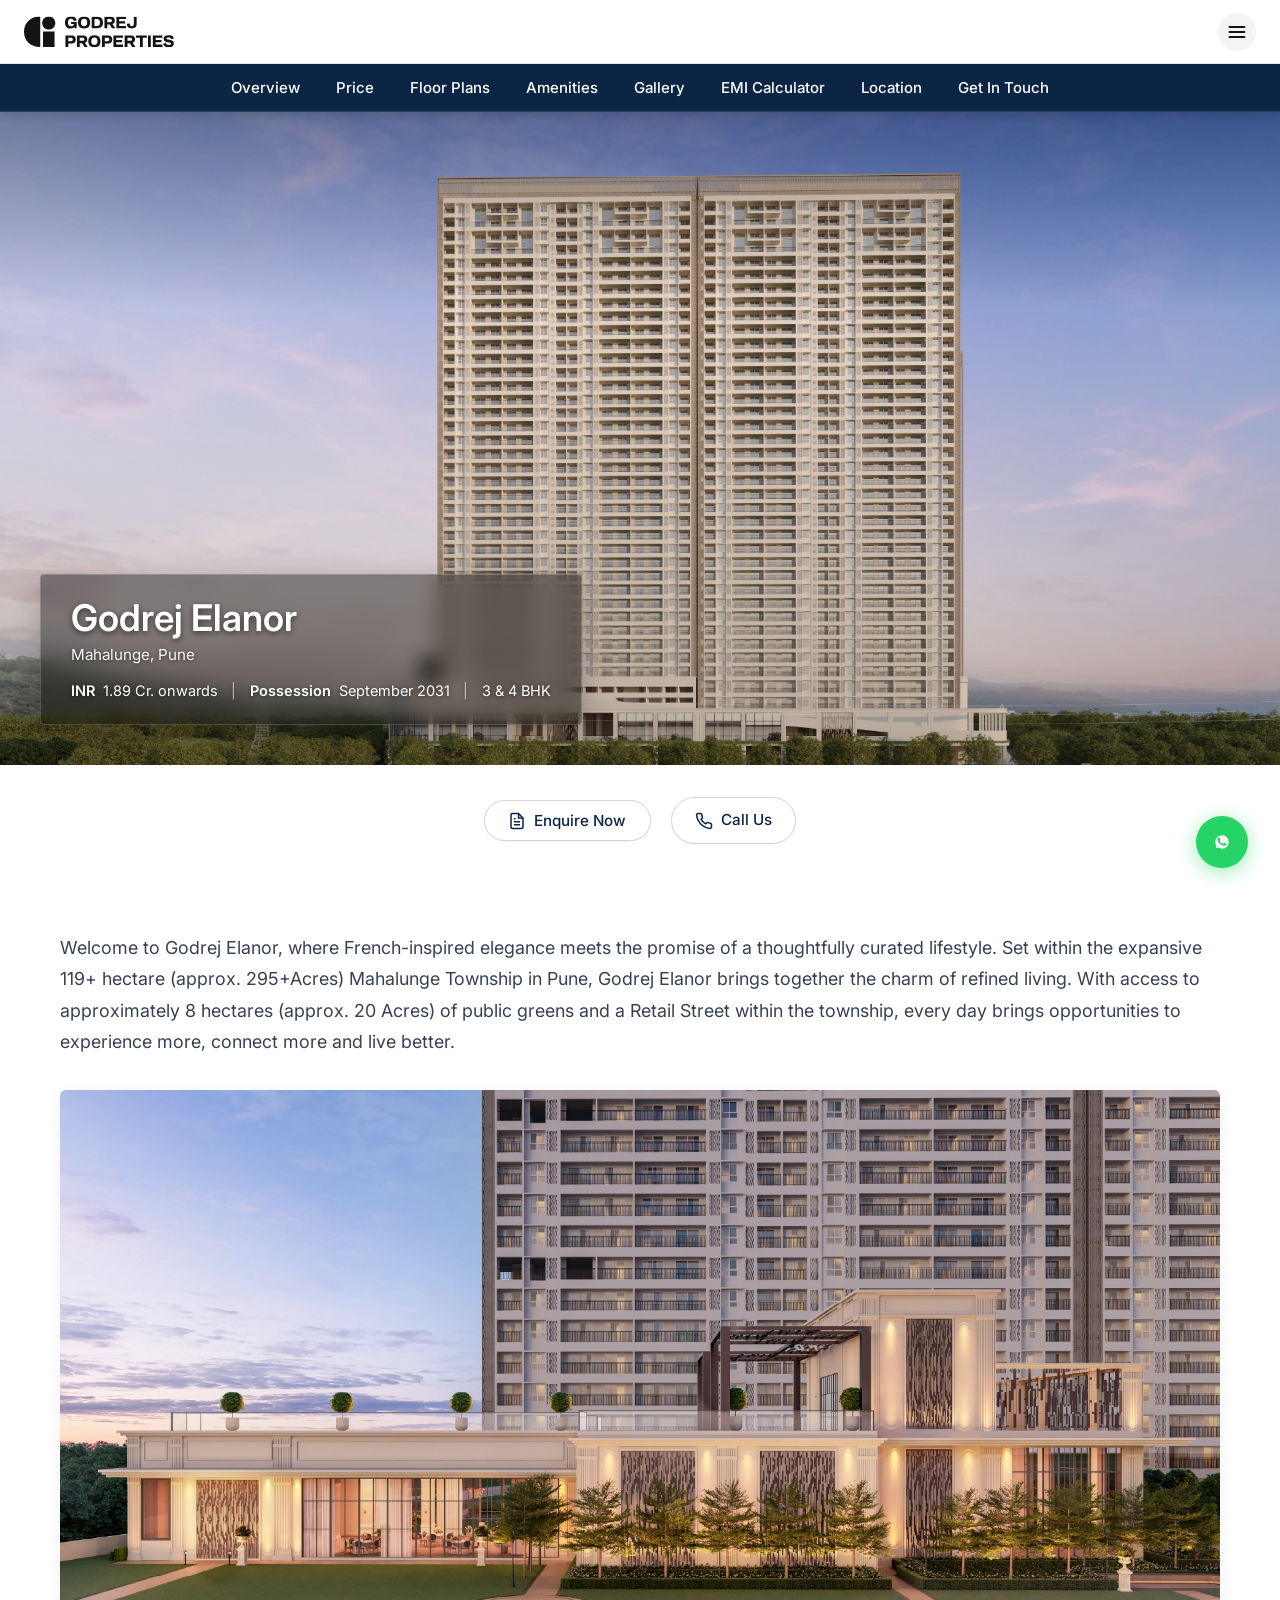
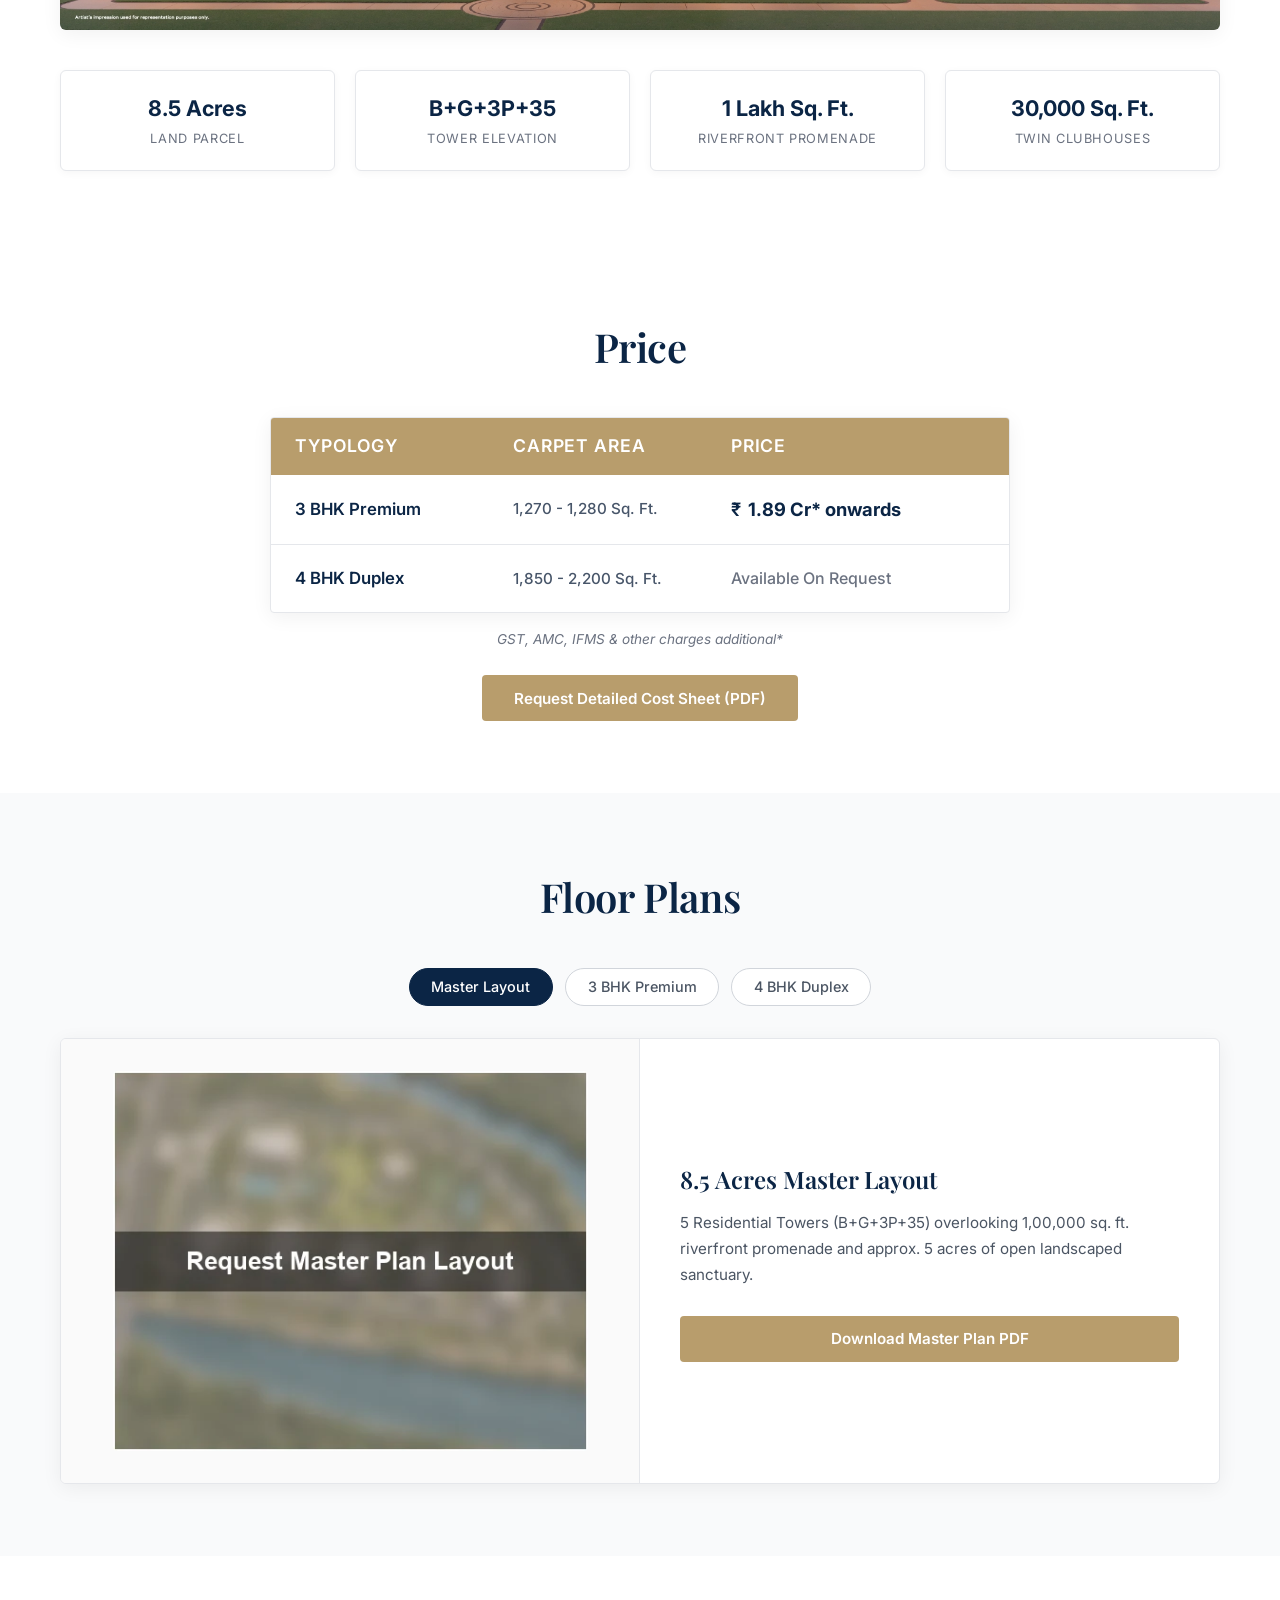
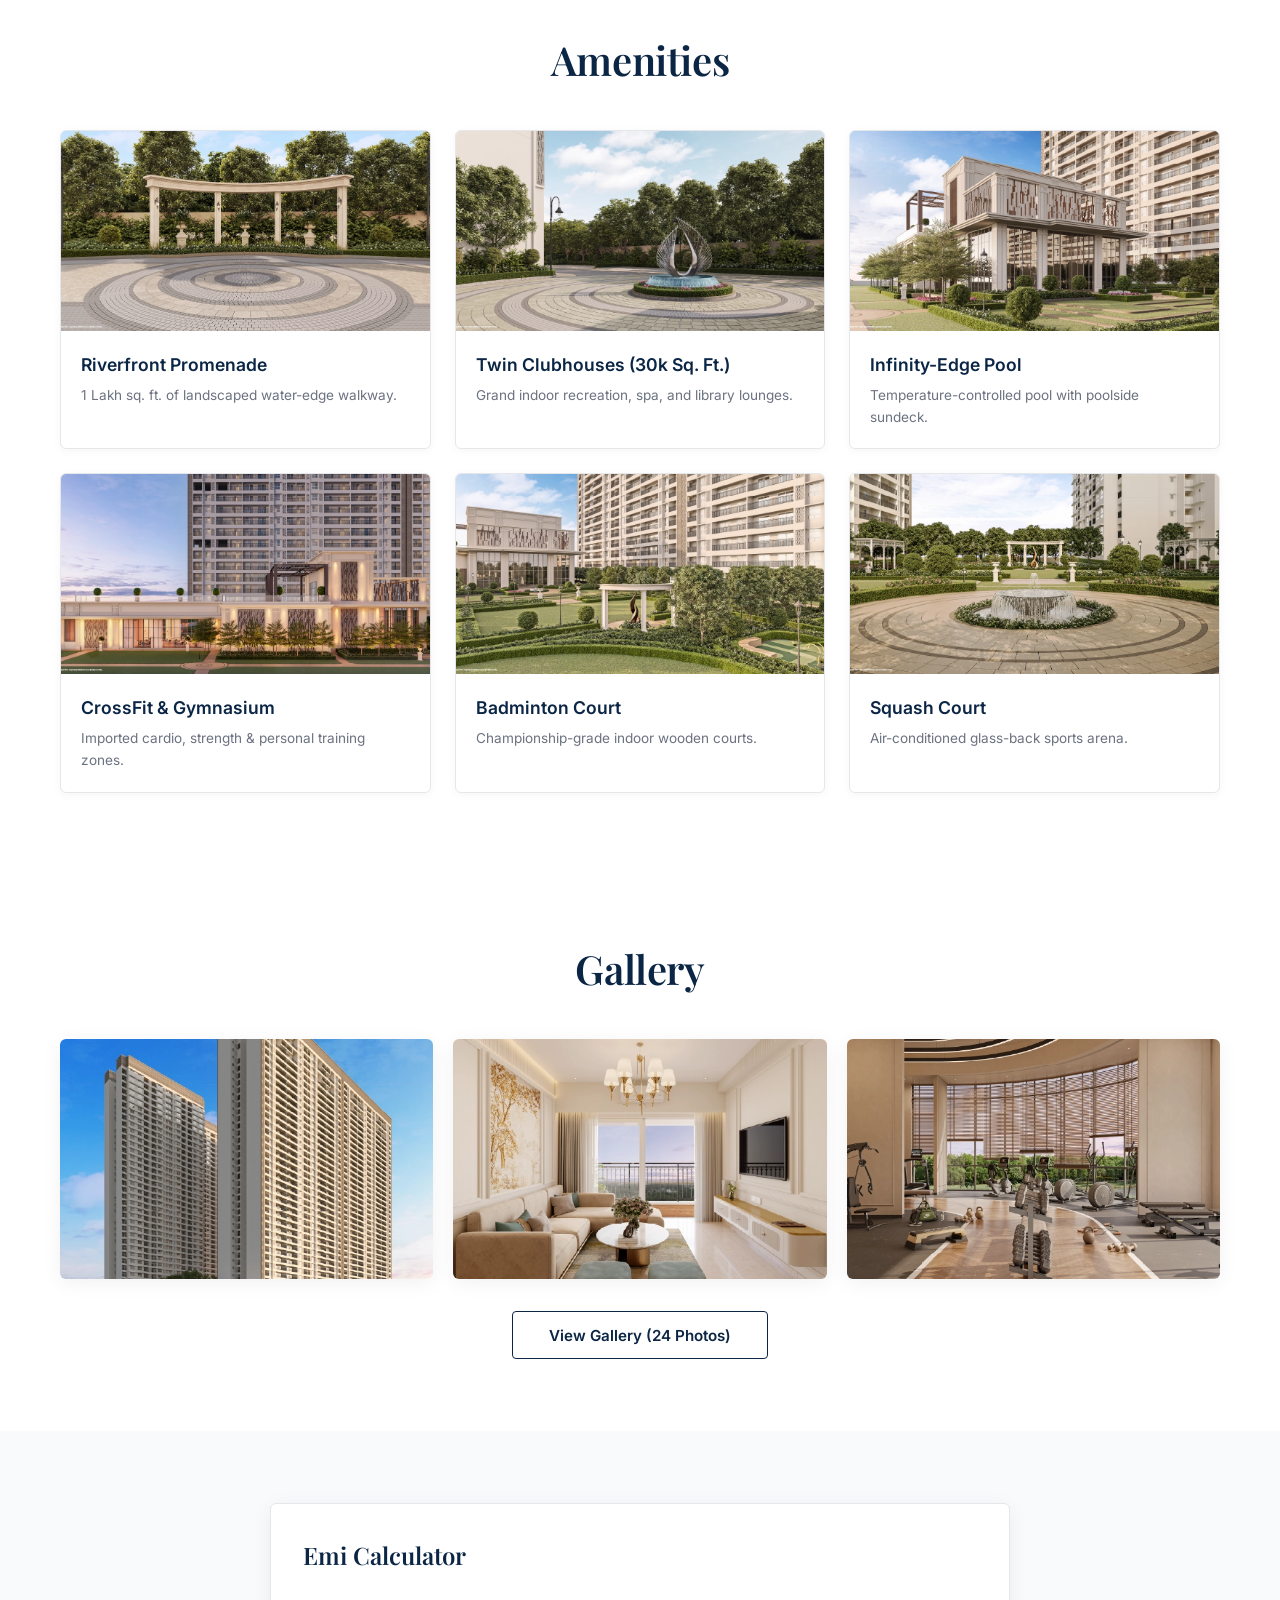
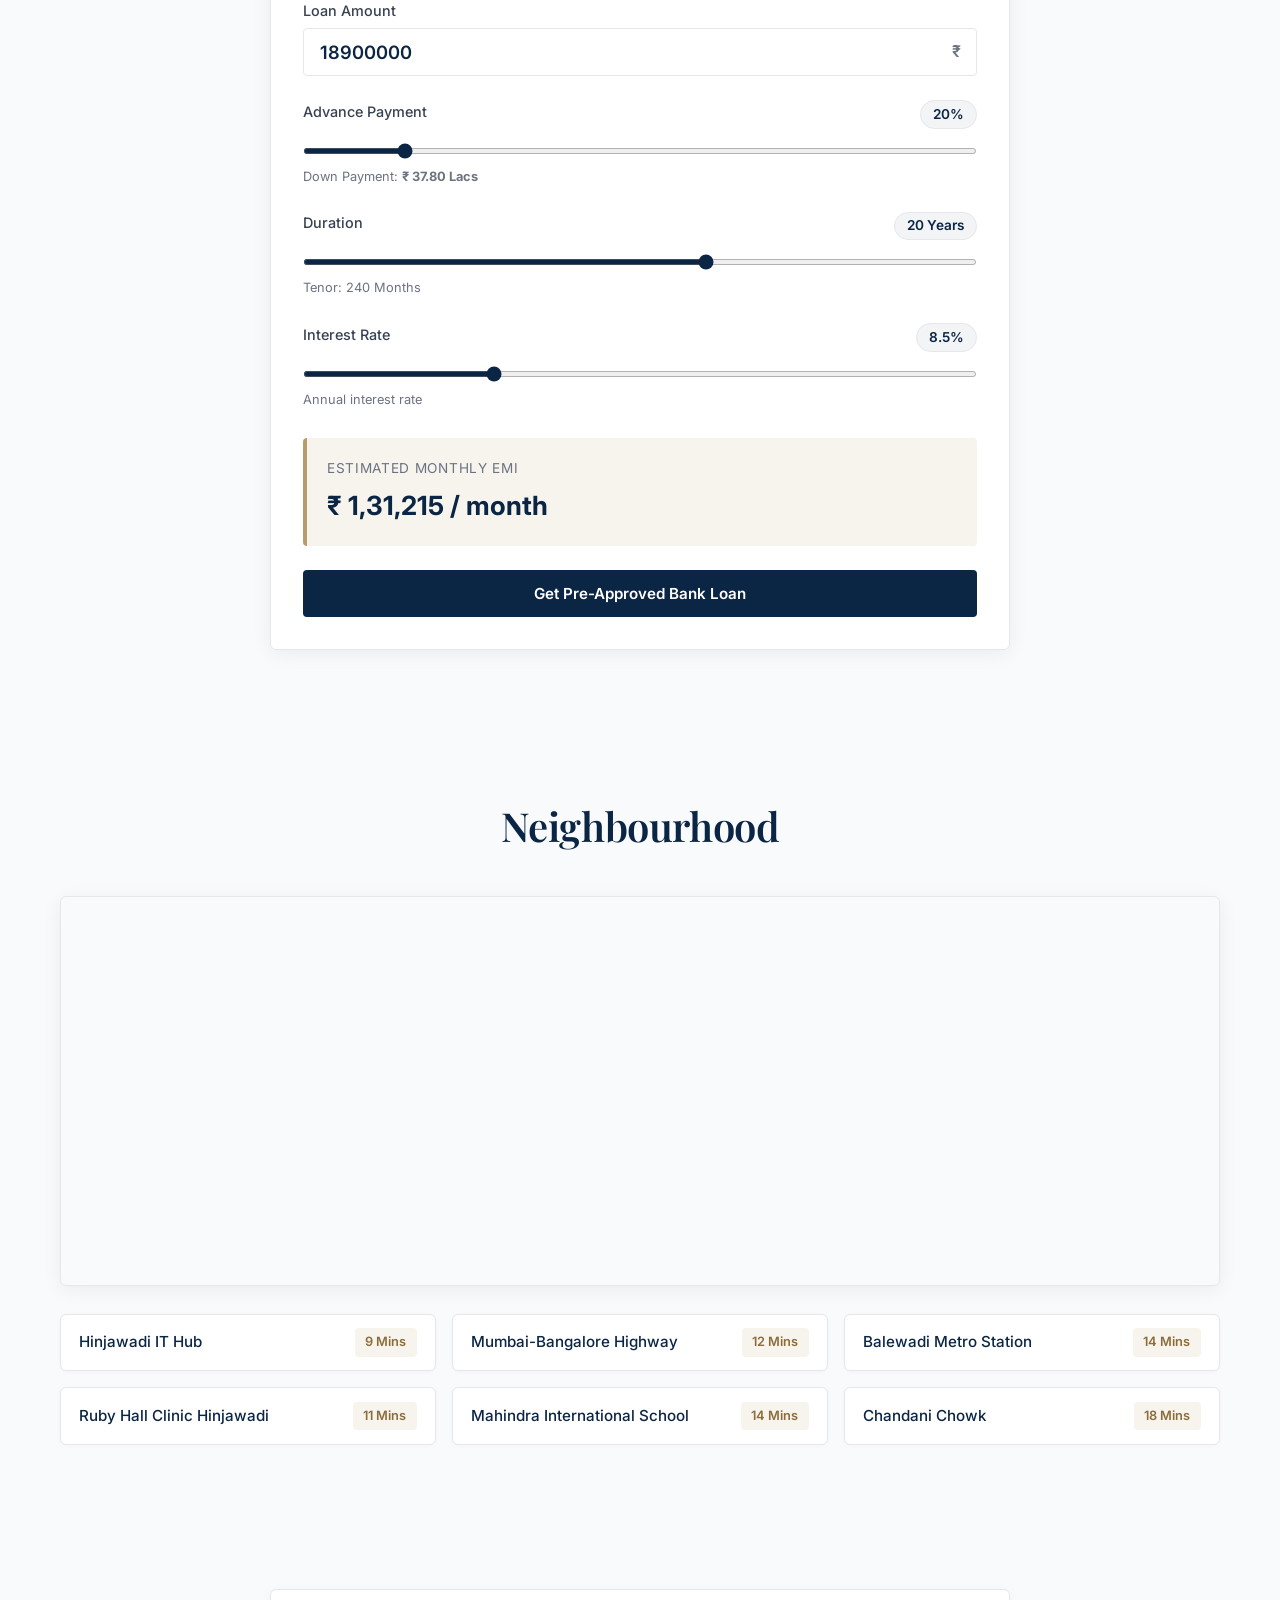
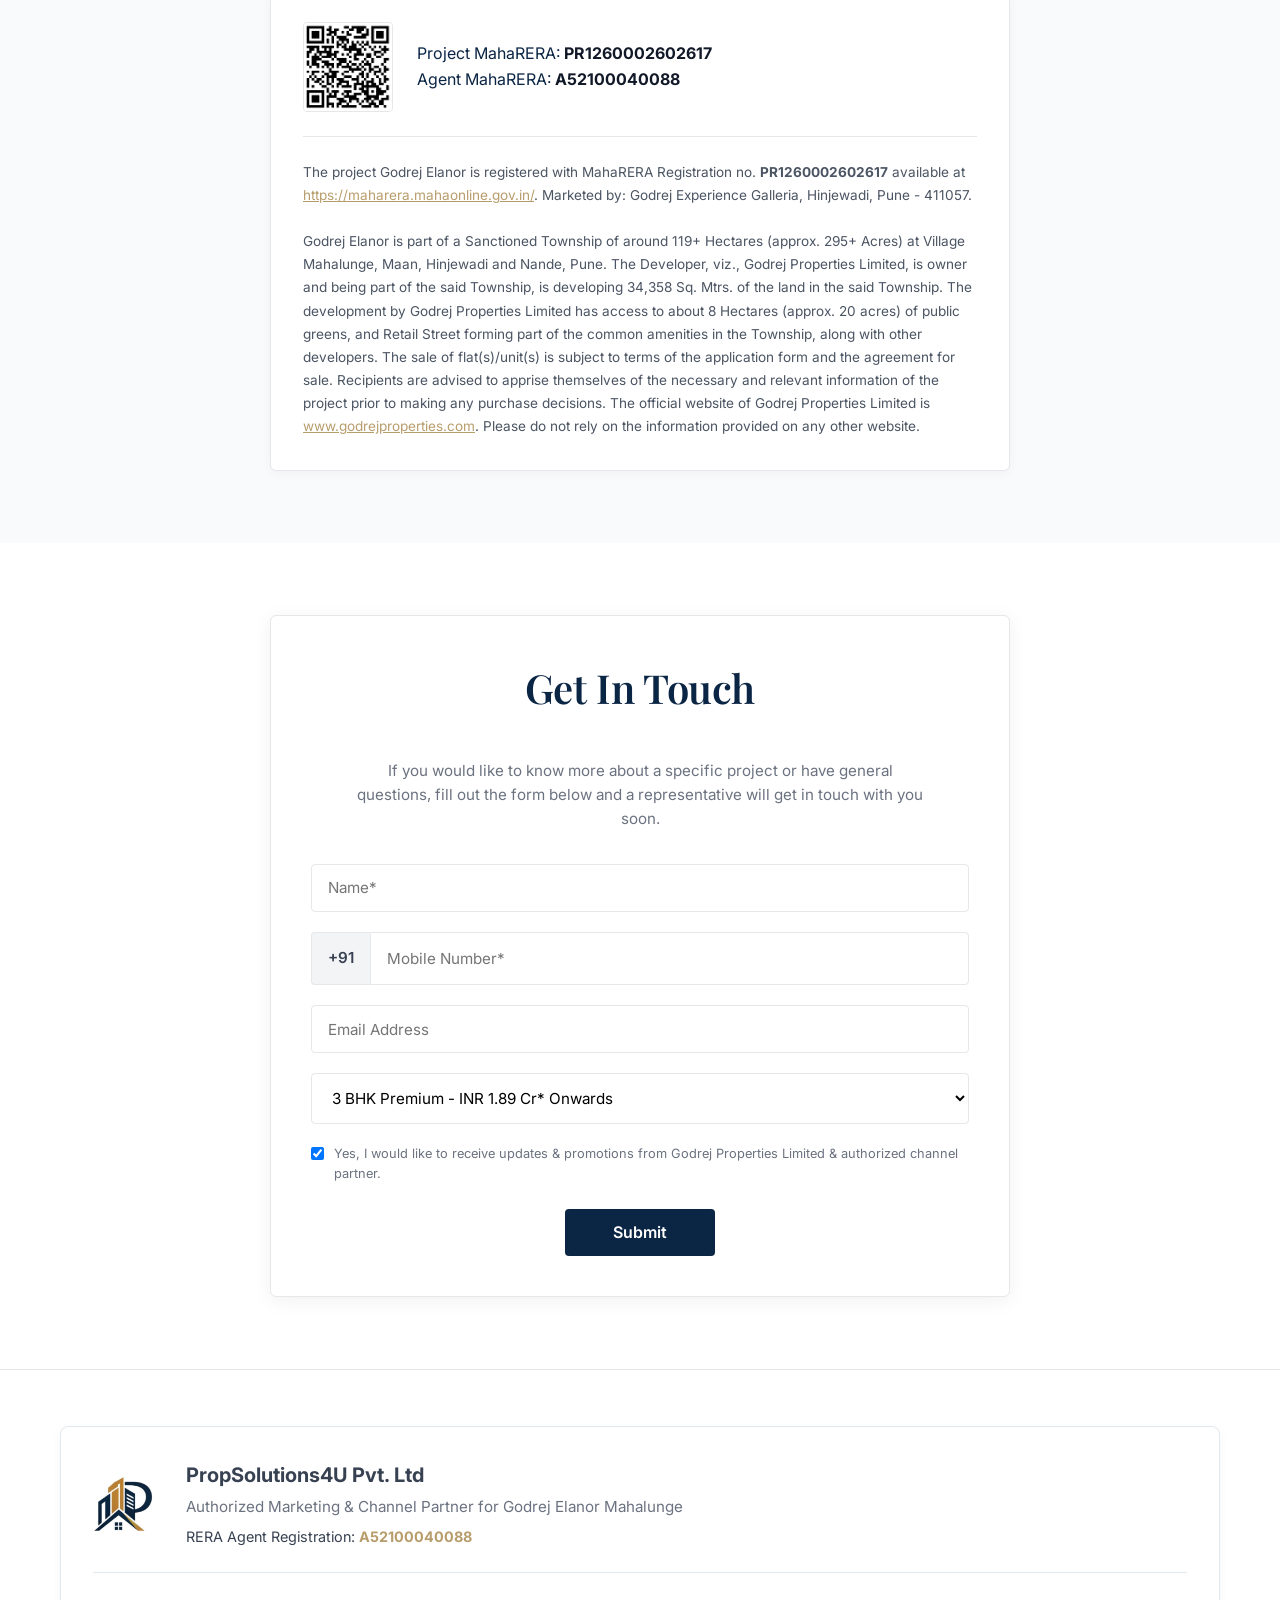
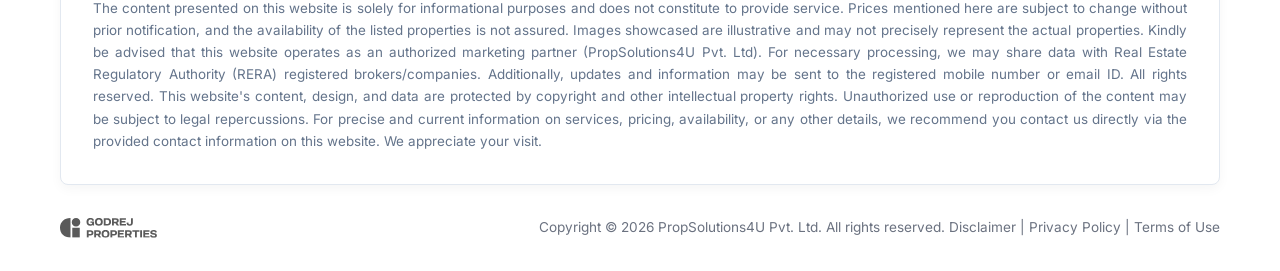
==== commit 9304efcb: "client final changes" ====
--- a/index.html
+++ b/index.html
@@ -26,14 +26,6 @@
 
       <!-- Header Right Action Group (Exact: Search, Hamburger, Script) -->
       <div class="header-right-group">
-        <!-- Search Button -->
-        <button type="button" class="hdr-icon-circle" aria-label="Search Projects" data-open-modal="enquiryModal" data-prefill="Search Projects">
-          <svg width="18" height="18" viewBox="0 0 24 24" fill="none" stroke="#141414" stroke-width="2.2" stroke-linecap="round" stroke-linejoin="round">
-            <circle cx="11" cy="11" r="8"></circle>
-            <line x1="21" y1="21" x2="16.65" y2="16.65"></line>
-          </svg>
-        </button>
-
         <!-- Hamburger Menu Toggle Button -->
         <button type="button" class="hdr-icon-circle" id="navToggleBtn" aria-label="Open Navigation Menu">
           <svg width="20" height="20" viewBox="0 0 24 24" fill="none" stroke="#141414" stroke-width="2.2" stroke-linecap="round" stroke-linejoin="round">
@@ -42,13 +34,7 @@
             <line x1="3" y1="18" x2="21" y2="18"></line>
           </svg>
         </button>
-
-        <!-- Godrej Cursive Script Logo -->
-        <a href="#hero" class="header-script-link" aria-label="Godrej Group">
-          <img src="assets/images/godrejsignature.svg" alt="Godrej" class="header-logo-script">
-        </a>
-      </div>
-
+      </div>
     </div>
   </header>
 
@@ -59,23 +45,17 @@
     
     <!-- Sub-Navigation Bar overlaid on top of Hero -->
     <nav class="hero-subnav-bar" id="subNav">
-      <div class="subnav-inner-container">
-        <!-- Back Link -->
-        <a href="#overview" class="subnav-back-link">
-          <svg width="18" height="18" viewBox="0 0 24 24" fill="none" stroke="#FFFFFF" stroke-width="2.5" stroke-linecap="round" stroke-linejoin="round">
-            <line x1="19" y1="12" x2="5" y2="12"></line>
-            <polyline points="12 19 5 12 12 5"></polyline>
-          </svg>
-          <span>Back</span>
-        </a>
-
+      <div class="subnav-inner-container" style="justify-content: center;">
         <!-- Section Navigation Links -->
         <ul class="subnav-links-list">
           <li><a href="#overview" class="active">Overview</a></li>
-          <li><a href="#location">Location</a></li>
           <li><a href="#price">Price</a></li>
+          <li><a href="#floor-plans">Floor Plans</a></li>
           <li><a href="#amenities">Amenities</a></li>
           <li><a href="#gallery">Gallery</a></li>
+          <li><a href="#calculator">EMI Calculator</a></li>
+          <li><a href="#location">Location</a></li>
+          <li><a href="#contact">Get In Touch</a></li>
         </ul>
       </div>
     </nav>
@@ -105,36 +85,15 @@
     </div>
 
     <!-- Bottom-Right Circular Action Button with Glowing Ring & Plus Icon -->
-    <div class="hero-action-circle-wrap">
-      <button type="button" class="hero-circle-plus-btn" data-open-modal="enquiryModal" data-prefill="Schedule a Visit" aria-label="Schedule a visit / Get project details">
-        <svg width="22" height="22" viewBox="0 0 24 24" fill="none" stroke="#0B2545" stroke-width="3" stroke-linecap="round" stroke-linejoin="round">
-          <line x1="12" y1="5" x2="12" y2="19"></line>
-          <line x1="5" y1="12" x2="19" y2="12"></line>
-        </svg>
-      </button>
-    </div>
-
-  </section>
+    </section>
 
   <!-- ==========================================================================
        3. BREADCRUMB STRIP & ACTION BUTTONS
        ========================================================================== -->
   <div class="breadcrumb-action-strip">
     <div class="site-container">
-      
-      <!-- Breadcrumbs -->
-      <nav class="breadcrumb-trail" aria-label="Breadcrumbs">
-        <a href="#hero">Home</a>
-        <span class="bc-arrow">&gt;</span>
-        <a href="#overview">Residential Projects</a>
-        <span class="bc-arrow">&gt;</span>
-        <a href="#location">Pune</a>
-        <span class="bc-arrow">&gt;</span>
-        <span class="bc-active">Godrej Elanor</span>
-      </nav>
-
       <!-- Action Buttons Side-by-Side -->
-      <div class="overview-action-pills-row">
+      <div class="overview-action-pills-row" style="justify-content: center; margin: 0.5rem 0;">
         <button type="button" class="btn-action-pill" data-open-modal="enquiryModal" data-prefill="Brochure Request">
           <svg width="18" height="18" viewBox="0 0 24 24" fill="none" stroke="currentColor" stroke-width="2"><path d="M14 2H6a2 2 0 0 0-2 2v16a2 2 0 0 0 2 2h12a2 2 0 0 0 2-2V8z"></path><polyline points="14 2 14 8 20 8"></polyline><line x1="16" y1="13" x2="8" y2="13"></line><line x1="16" y1="17" x2="8" y2="17"></line><polyline points="10 9 9 9 8 9"></polyline></svg>
           <span>Enquire Now</span>
@@ -145,7 +104,6 @@
           <span>Call Us</span>
         </a>
       </div>
-
     </div>
   </div>
 
@@ -191,79 +149,31 @@
   </section>
 
   <!-- ==========================================================================
-       5. NEIGHBOURHOOD SECTION (Map & Commute Drive Times)
-       ========================================================================== -->
-  <section class="godrej-page-section bg-subtle" id="location">
-    <div class="site-container">
-      <h2 class="section-center-heading">Neighbourhood</h2>
-
-      <!-- Map Embed Box -->
-      <div class="location-map-wrapper">
-        <iframe
-          src="https://www.google.com/maps/embed?pb=!1m18!1m12!1m3!1d15127.350868205423!2d73.7431326!3d18.5813735!2m3!1f0!2f0!3f0!3m2!1i1024!2i768!4f13.1!3m3!1m2!1s0x3bc2bb04c1069df9%3A0xb304b5a3e147e62a!2sMahalunge%2C%20Pune%2C%20Maharashtra!5e0!3m2!1sen!2sin!4v1700000000000!5m2!1sen!2sin"
-          width="100%"
-          height="380"
-          style="border:0;"
-          allowfullscreen=""
-          loading="lazy"
-          referrerpolicy="no-referrer-when-downgrade"
-          title="Godrej Elanor Mahalunge Pune Location Map">
-        </iframe>
-      </div>
-
-      <!-- Transit Commute Badges -->
-      <div class="transit-distances-grid">
-        <div class="transit-badge-card">
-          <span class="transit-hub-name">Hinjawadi IT Hub</span>
-          <span class="transit-time-pill">9 Mins</span>
-        </div>
-        <div class="transit-badge-card">
-          <span class="transit-hub-name">Mumbai-Bangalore Highway</span>
-          <span class="transit-time-pill">12 Mins</span>
-        </div>
-        <div class="transit-badge-card">
-          <span class="transit-hub-name">Balewadi Metro Station</span>
-          <span class="transit-time-pill">14 Mins</span>
-        </div>
-        <div class="transit-badge-card">
-          <span class="transit-hub-name">Ruby Hall Clinic Hinjawadi</span>
-          <span class="transit-time-pill">11 Mins</span>
-        </div>
-        <div class="transit-badge-card">
-          <span class="transit-hub-name">Mahindra International School</span>
-          <span class="transit-time-pill">14 Mins</span>
-        </div>
-        <div class="transit-badge-card">
-          <span class="transit-hub-name">Chandani Chowk</span>
-          <span class="transit-time-pill">18 Mins</span>
-        </div>
-      </div>
-
-    </div>
-  </section>
-
-  <!-- ==========================================================================
-       6. PRICE SECTION (Exact Gold Header Card)
+       PRICE SECTION (With Carpet Area Details)
        ========================================================================== -->
   <section class="godrej-page-section" id="price">
     <div class="site-container max-w-narrow">
       <h2 class="section-center-heading">Price</h2>
 
-      <!-- Official Gold Header Table Card -->
+      <!-- Official Gold Header Table Card with Carpet Area -->
       <div class="godrej-price-table-card">
-        <div class="price-table-gold-header">
-          <span>Price</span>
-        </div>
-
-        <div class="price-table-row">
-          <div class="typology-name">3 BHK</div>
+        <div class="price-table-gold-header price-grid-header">
+          <span class="price-col-typology">Typology</span>
+          <span class="price-col-carpet">Carpet Area</span>
+          <span class="price-col-price">Price</span>
+        </div>
+
+        <div class="price-table-row price-grid-row">
+          <div class="typology-name">3 BHK Premium</div>
+          <div class="typology-carpet">1,270 - 1,280 Sq. Ft.</div>
           <div class="typology-figure">
             <span class="rupee-char">₹</span> 1.89 Cr* onwards
           </div>
         </div>
 
-        <div class="price-table-row">
-          <div class="typology-name">4 BHK</div>
+        <div class="price-table-row price-grid-row">
+          <div class="typology-name">4 BHK Duplex</div>
+          <div class="typology-carpet">1,850 - 2,200 Sq. Ft.</div>
           <div class="typology-figure avail-req-text">
             Available On Request
           </div>
@@ -277,98 +187,6 @@
       <div class="text-center" style="margin-top: 1.5rem;">
         <button type="button" class="btn-godrej-gold" data-open-modal="enquiryModal" data-prefill="Price Sheet Request">
           <span>Request Detailed Cost Sheet (PDF)</span>
-        </button>
-      </div>
-
-    </div>
-  </section>
-
-  <!-- ==========================================================================
-       7. EMI CALCULATOR SECTION
-       ========================================================================== -->
-  <section class="godrej-page-section bg-subtle" id="calculator">
-    <div class="site-container max-w-narrow">
-      <div class="emi-calc-card-box">
-        <h3 class="emi-card-title">Emi Calculator</h3>
-
-        <!-- Loan Amount -->
-        <div class="emi-form-group">
-          <label class="emi-field-lbl" for="calcLoanAmt">Loan Amount</label>
-          <div class="emi-input-currency-wrapper">
-            <input type="number" id="calcLoanAmt" class="emi-num-input" value="18900000" step="100000" min="100000">
-            <span class="emi-input-rupee">₹</span>
-          </div>
-        </div>
-
-        <!-- Advance Payment Slider -->
-        <div class="emi-form-group">
-          <div class="emi-slider-meta-row">
-            <span class="emi-field-lbl">Advance Payment</span>
-            <span class="emi-pill-badge" id="advPayVal">20%</span>
-          </div>
-          <input type="range" id="sliderAdvance" class="emi-range-track" min="10" max="80" value="20" step="5">
-          <div class="emi-subtext">Down Payment: <strong id="downPayAmt">₹ 37.80 Lacs</strong></div>
-        </div>
-
-        <!-- Duration Slider -->
-        <div class="emi-form-group">
-          <div class="emi-slider-meta-row">
-            <span class="emi-field-lbl">Duration</span>
-            <span class="emi-pill-badge" id="tenorYearsVal">20 Years</span>
-          </div>
-          <input type="range" id="sliderDuration" class="emi-range-track" min="5" max="30" value="20" step="1">
-          <div class="emi-subtext">Tenor: 240 Months</div>
-        </div>
-
-        <!-- Interest Rate Slider -->
-        <div class="emi-form-group">
-          <div class="emi-slider-meta-row">
-            <span class="emi-field-lbl">Interest Rate</span>
-            <span class="emi-pill-badge" id="ratePctVal">8.5%</span>
-          </div>
-          <input type="range" id="sliderRate" class="emi-range-track" min="6" max="15" value="8.5" step="0.1">
-          <div class="emi-subtext">Annual interest rate</div>
-        </div>
-
-        <!-- Live Monthly Result -->
-        <div class="emi-monthly-result-box">
-          <div class="emi-result-lbl">Estimated monthly EMI</div>
-          <div class="emi-result-amount" id="finalMonthlyEmi">₹ 1,31,040 / month</div>
-        </div>
-
-        <div style="margin-top: 1.5rem;">
-          <button type="button" class="btn-godrej-navy full-width" data-open-modal="enquiryModal" data-prefill="Home Loan Pre-Approval">
-            <span>Get Pre-Approved Bank Loan</span>
-          </button>
-        </div>
-
-      </div>
-    </div>
-  </section>
-
-  <!-- ==========================================================================
-       8. GALLERY SECTION (Official Azure CDN Images + Lightbox)
-       ========================================================================== -->
-  <section class="godrej-page-section" id="gallery">
-    <div class="site-container">
-      <h2 class="section-center-heading">Gallery</h2>
-
-      <!-- 3 Preview Cards Matching Reference Screenshot -->
-      <div class="gallery-preview-cards-strip">
-        <div class="gallery-preview-card" data-lightbox-idx="0">
-          <img src="assets/images/godrej-cdn/gallery/official-gal-1.webp" alt="Godrej Elanor French Architecture" loading="lazy">
-        </div>
-        <div class="gallery-preview-card featured" data-lightbox-idx="1">
-          <img src="assets/images/godrej-cdn/gallery/official-gal-2.webp" alt="Godrej Elanor Grand Living Salon" loading="lazy">
-        </div>
-        <div class="gallery-preview-card" data-lightbox-idx="2">
-          <img src="assets/images/godrej-cdn/gallery/official-gal-3.webp" alt="Godrej Elanor Riverside Promenade" loading="lazy">
-        </div>
-      </div>
-
-      <div class="text-center" style="margin-top: 2rem;">
-        <button type="button" class="btn-view-gallery" id="openFullGalleryBtn">
-          <span>View Gallery (24 Photos)</span>
         </button>
       </div>
 
@@ -524,6 +342,150 @@
   </section>
 
   <!-- ==========================================================================
+       8. GALLERY SECTION (Official Azure CDN Images + Lightbox)
+       ========================================================================== -->
+  <section class="godrej-page-section" id="gallery">
+    <div class="site-container">
+      <h2 class="section-center-heading">Gallery</h2>
+
+      <!-- 3 Preview Cards Matching Reference Screenshot -->
+      <div class="gallery-preview-cards-strip">
+        <div class="gallery-preview-card" data-lightbox-idx="0">
+          <img src="assets/images/godrej-cdn/gallery/official-gal-1.webp" alt="Godrej Elanor French Architecture" loading="lazy">
+        </div>
+        <div class="gallery-preview-card featured" data-lightbox-idx="1">
+          <img src="assets/images/godrej-cdn/gallery/official-gal-2.webp" alt="Godrej Elanor Grand Living Salon" loading="lazy">
+        </div>
+        <div class="gallery-preview-card" data-lightbox-idx="2">
+          <img src="assets/images/godrej-cdn/gallery/official-gal-3.webp" alt="Godrej Elanor Riverside Promenade" loading="lazy">
+        </div>
+      </div>
+
+      <div class="text-center" style="margin-top: 2rem;">
+        <button type="button" class="btn-view-gallery" id="openFullGalleryBtn">
+          <span>View Gallery (24 Photos)</span>
+        </button>
+      </div>
+
+    </div>
+  </section>
+
+  <!-- ==========================================================================
+       7. EMI CALCULATOR SECTION
+       ========================================================================== -->
+  <section class="godrej-page-section bg-subtle" id="calculator">
+    <div class="site-container max-w-narrow">
+      <div class="emi-calc-card-box">
+        <h3 class="emi-card-title">Emi Calculator</h3>
+
+        <!-- Loan Amount -->
+        <div class="emi-form-group">
+          <label class="emi-field-lbl" for="calcLoanAmt">Loan Amount</label>
+          <div class="emi-input-currency-wrapper">
+            <input type="number" id="calcLoanAmt" class="emi-num-input" value="18900000" step="100000" min="100000">
+            <span class="emi-input-rupee">₹</span>
+          </div>
+        </div>
+
+        <!-- Advance Payment Slider -->
+        <div class="emi-form-group">
+          <div class="emi-slider-meta-row">
+            <span class="emi-field-lbl">Advance Payment</span>
+            <span class="emi-pill-badge" id="advPayVal">20%</span>
+          </div>
+          <input type="range" id="sliderAdvance" class="emi-range-track" min="10" max="80" value="20" step="5">
+          <div class="emi-subtext">Down Payment: <strong id="downPayAmt">₹ 37.80 Lacs</strong></div>
+        </div>
+
+        <!-- Duration Slider -->
+        <div class="emi-form-group">
+          <div class="emi-slider-meta-row">
+            <span class="emi-field-lbl">Duration</span>
+            <span class="emi-pill-badge" id="tenorYearsVal">20 Years</span>
+          </div>
+          <input type="range" id="sliderDuration" class="emi-range-track" min="5" max="30" value="20" step="1">
+          <div class="emi-subtext">Tenor: 240 Months</div>
+        </div>
+
+        <!-- Interest Rate Slider -->
+        <div class="emi-form-group">
+          <div class="emi-slider-meta-row">
+            <span class="emi-field-lbl">Interest Rate</span>
+            <span class="emi-pill-badge" id="ratePctVal">8.5%</span>
+          </div>
+          <input type="range" id="sliderRate" class="emi-range-track" min="6" max="15" value="8.5" step="0.1">
+          <div class="emi-subtext">Annual interest rate</div>
+        </div>
+
+        <!-- Live Monthly Result -->
+        <div class="emi-monthly-result-box">
+          <div class="emi-result-lbl">Estimated monthly EMI</div>
+          <div class="emi-result-amount" id="finalMonthlyEmi">₹ 1,31,040 / month</div>
+        </div>
+
+        <div style="margin-top: 1.5rem;">
+          <button type="button" class="btn-godrej-navy full-width" data-open-modal="enquiryModal" data-prefill="Home Loan Pre-Approval">
+            <span>Get Pre-Approved Bank Loan</span>
+          </button>
+        </div>
+
+      </div>
+    </div>
+  </section>
+
+  <!-- ==========================================================================
+       5. NEIGHBOURHOOD SECTION (Map & Commute Drive Times)
+       ========================================================================== -->
+  <section class="godrej-page-section bg-subtle" id="location">
+    <div class="site-container">
+      <h2 class="section-center-heading">Neighbourhood</h2>
+
+      <!-- Map Embed Box -->
+      <div class="location-map-wrapper">
+        <iframe
+          src="https://www.google.com/maps/embed?pb=!1m18!1m12!1m3!1d15127.350868205423!2d73.7431326!3d18.5813735!2m3!1f0!2f0!3f0!3m2!1i1024!2i768!4f13.1!3m3!1m2!1s0x3bc2bb04c1069df9%3A0xb304b5a3e147e62a!2sMahalunge%2C%20Pune%2C%20Maharashtra!5e0!3m2!1sen!2sin!4v1700000000000!5m2!1sen!2sin"
+          width="100%"
+          height="380"
+          style="border:0;"
+          allowfullscreen=""
+          loading="lazy"
+          referrerpolicy="no-referrer-when-downgrade"
+          title="Godrej Elanor Mahalunge Pune Location Map">
+        </iframe>
+      </div>
+
+      <!-- Transit Commute Badges -->
+      <div class="transit-distances-grid">
+        <div class="transit-badge-card">
+          <span class="transit-hub-name">Hinjawadi IT Hub</span>
+          <span class="transit-time-pill">9 Mins</span>
+        </div>
+        <div class="transit-badge-card">
+          <span class="transit-hub-name">Mumbai-Bangalore Highway</span>
+          <span class="transit-time-pill">12 Mins</span>
+        </div>
+        <div class="transit-badge-card">
+          <span class="transit-hub-name">Balewadi Metro Station</span>
+          <span class="transit-time-pill">14 Mins</span>
+        </div>
+        <div class="transit-badge-card">
+          <span class="transit-hub-name">Ruby Hall Clinic Hinjawadi</span>
+          <span class="transit-time-pill">11 Mins</span>
+        </div>
+        <div class="transit-badge-card">
+          <span class="transit-hub-name">Mahindra International School</span>
+          <span class="transit-time-pill">14 Mins</span>
+        </div>
+        <div class="transit-badge-card">
+          <span class="transit-hub-name">Chandani Chowk</span>
+          <span class="transit-time-pill">18 Mins</span>
+        </div>
+      </div>
+
+    </div>
+  </section>
+
+  <!-- ==========================================================================
        11. MAHARERA LEGAL & TOWNSHIP DISCLOSURE
        ========================================================================== -->
   <section class="godrej-page-section bg-subtle">
@@ -595,122 +557,35 @@
   </section>
 
   <!-- ==========================================================================
-       13. ABOUT GODREJ PROPERTIES & FOOTER
+       13. AUTHORIZED MARKETING PARTNER & LEGAL FOOTER
        ========================================================================== -->
   <footer class="godrej-site-footer">
     <div class="site-container">
       
-      <!-- About Godrej Properties -->
-      <div class="about-gpl-block">
-        <h4 class="about-gpl-title">About Godrej Properties</h4>
-        <p class="about-gpl-desc">
-          Established in <strong>1897</strong>, Godrej Properties is the first real estate company to have ISO certification. The company is currently developing projects in 12 cities across India covering over 14 million square meters. Godrej Properties is known for bringing innovation and excellence to the real estate industry.
-        </p>
-      </div>
-
-      <!-- Accordion Navigation List -->
-      <div class="footer-accordions-list">
+      <!-- Authorized Marketing Partner Box -->
+      <div class="footer-partner-card">
+        <div class="footer-partner-flex">
+          <img src="assets/images/footer_logo.jpeg" alt="PropSolutions4U Pvt. Ltd" class="footer-partner-logo">
+          <div class="footer-partner-info">
+            <h4 class="partner-org-name">PropSolutions4U Pvt. Ltd</h4>
+            <p class="partner-org-tagline">Authorized Marketing &amp; Channel Partner for Godrej Elanor Mahalunge</p>
+            <p class="partner-rera-tag">RERA Agent Registration: <strong>A52100040088</strong></p>
+          </div>
+        </div>
         
-        <div class="footer-acc-item">
-          <button type="button" class="footer-acc-trigger">
-            <span>Know Us</span>
-            <span class="acc-plus-icon">+</span>
-          </button>
-          <div class="footer-acc-content">
-            <div class="footer-acc-inner">
-              <a href="#overview">Overview &amp; Heritage</a>
-              <a href="#overview">Management &amp; Leadership</a>
-              <a href="#overview">Awards &amp; Recognition</a>
-              <a href="#overview">Sustainability Initiatives</a>
-            </div>
-          </div>
-        </div>
-
-        <div class="footer-acc-item">
-          <button type="button" class="footer-acc-trigger">
-            <span>Projects</span>
-            <span class="acc-plus-icon">+</span>
-          </button>
-          <div class="footer-acc-content">
-            <div class="footer-acc-inner">
-              <a href="#hero">Godrej Elanor Pune</a>
-              <a href="#overview">Godrej Riverhills Mahalunge</a>
-              <a href="#overview">Godrej Hillside Pune</a>
-              <a href="#overview">Godrej Meadows Pune</a>
-            </div>
-          </div>
-        </div>
-
-        <div class="footer-acc-item">
-          <button type="button" class="footer-acc-trigger">
-            <span>Media Center</span>
-            <span class="acc-plus-icon">+</span>
-          </button>
-          <div class="footer-acc-content">
-            <div class="footer-acc-inner">
-              <a href="#gallery">Press Releases</a>
-              <a href="#gallery">Media Coverage</a>
-              <a href="#gallery">Photo &amp; Video Gallery</a>
-            </div>
-          </div>
-        </div>
-
-        <div class="footer-acc-item">
-          <button type="button" class="footer-acc-trigger">
-            <span>Investor Section</span>
-            <span class="acc-plus-icon">+</span>
-          </button>
-          <div class="footer-acc-content">
-            <div class="footer-acc-inner">
-              <a href="#overview">Annual Reports</a>
-              <a href="#overview">Financial Results</a>
-              <a href="#overview">Shareholder Information</a>
-            </div>
-          </div>
-        </div>
-
-        <div class="footer-acc-item">
-          <button type="button" class="footer-acc-trigger">
-            <span>Contact Us</span>
-            <span class="acc-plus-icon">+</span>
-          </button>
-          <div class="footer-acc-content">
-            <div class="footer-acc-inner">
-              <a href="tel:+918459396466">Hotline: +91 84593 96466</a>
-              <a href="mailto:enquiryinfinitee@gmail.com">Email: enquiryinfinitee@gmail.com</a>
-              <a href="#contact">Site Office: Mahalunge, Pune - 411045</a>
-            </div>
-          </div>
-        </div>
-
-      </div>
-
-      <!-- Social Links Row -->
-      <div class="footer-social-strip">
-        <span class="follow-lbl">Follow us on</span>
-        <div class="social-icons-cluster">
-          <a href="https://www.facebook.com/godrejproperties/" target="_blank" rel="noopener" aria-label="Facebook">
-            <svg width="18" height="18" fill="currentColor" viewBox="0 0 24 24"><path d="M22 12c0-5.52-4.48-10-10-10S2 6.48 2 12c0 4.84 3.44 8.87 8 9.8V15H8v-3h2V9.5C10 7.57 11.57 6 13.5 6H16v3h-2c-.55 0-1 .45-1 1v2h3v3h-3v6.95c5.05-.5 9-4.76 9-9.95z"></path></svg>
-          </a>
-          <a href="https://x.com/GodrejProp" target="_blank" rel="noopener" aria-label="X Twitter">
-            <svg width="18" height="18" fill="currentColor" viewBox="0 0 24 24"><path d="M18.244 2.25h3.308l-7.227 8.26 8.502 11.24H16.17l-5.214-6.817L4.99 21.75H1.68l7.73-8.835L1.254 2.25H8.08l4.713 6.231zm-1.161 17.52h1.833L7.084 4.126H5.117z"></path></svg>
-          </a>
-          <a href="https://www.instagram.com/godrejpropertiesltd/" target="_blank" rel="noopener" aria-label="Instagram">
-            <svg width="18" height="18" fill="currentColor" viewBox="0 0 24 24"><path d="M12 2.163c3.204 0 3.584.012 4.85.07 3.252.148 4.771 1.691 4.919 4.919.058 1.265.069 1.645.069 4.849 0 3.205-.012 3.584-.069 4.849-.149 3.225-1.664 4.771-4.919 4.919-1.266.058-1.644.07-4.85.07-3.204 0-3.584-.012-4.849-.07-3.26-.149-4.771-1.699-4.919-4.92-.058-1.265-.07-1.644-.07-4.849 0-3.204.013-3.583.07-4.849.149-3.227 1.664-4.771 4.919-4.919 1.266-.057 1.645-.069 4.849-.069zm0-2.163c-3.259 0-3.667.014-4.947.072-4.358.2-6.78 2.618-6.98 6.98-.059 1.281-.073 1.689-.073 4.948 0 3.259.014 3.668.072 4.948.2 4.358 2.618 6.78 6.98 6.98 1.281.058 1.689.072 4.948.072 3.259 0 3.668-.014 4.948-.072 4.354-.2 6.782-2.618 6.979-6.98.059-1.28.073-1.689.073-4.948 0-3.259-.014-3.667-.072-4.947-.196-4.354-2.617-6.78-6.979-6.98-1.281-.059-1.69-.073-4.949-.073zm0 5.838c-3.403 0-6.162 2.759-6.162 6.162s2.759 6.163 6.162 6.163 6.162-2.759 6.162-6.163c0-3.403-2.759-6.162-6.162-6.162zm0 10.162c-2.209 0-4-1.79-4-4 0-2.209 1.791-4 4-4s4 1.791 4 4c0 2.21-1.791 4-4 4zm6.406-11.845c-.796 0-1.441.645-1.441 1.44s.645 1.44 1.441 1.44c.795 0 1.439-.645 1.439-1.44s-.644-1.44-1.439-1.44z"></path></svg>
-          </a>
-          <a href="https://www.youtube.com/godrejpropertiesin" target="_blank" rel="noopener" aria-label="YouTube">
-            <svg width="18" height="18" fill="currentColor" viewBox="0 0 24 24"><path d="M23.498 6.186a3.016 3.016 0 0 0-2.122-2.136C19.505 3.545 12 3.545 12 3.545s-7.505 0-9.377.505A3.017 3.017 0 0 0 .502 6.186C0 8.07 0 12 0 12s0 3.93.502 5.814a3.016 3.016 0 0 0 2.122 2.136c1.871.505 9.376.505 9.376.505s7.505 0 9.377-.505a3.015 3.015 0 0 0 2.122-2.136C24 15.93 24 12 24 12s0-3.93-.502-5.814zM9.545 15.568V8.432L15.818 12l-6.273 3.568z"></path></svg>
-          </a>
+        <!-- Official Disclaimer Paragraph as Provided by Client -->
+        <div class="footer-client-disclaimer">
+          <p>The content presented on this website is solely for informational purposes and does not constitute to provide service. Prices mentioned here are subject to change without prior notification, and the availability of the listed properties is not assured. Images showcased are illustrative and may not precisely represent the actual properties. Kindly be advised that this website operates as an authorized marketing partner (PropSolutions4U Pvt. Ltd). For necessary processing, we may share data with Real Estate Regulatory Authority (RERA) registered brokers/companies. Additionally, updates and information may be sent to the registered mobile number or email ID. All rights reserved. This website's content, design, and data are protected by copyright and other intellectual property rights. Unauthorized use or reproduction of the content may be subject to legal repercussions. For precise and current information on services, pricing, availability, or any other details, we recommend you contact us directly via the provided contact information on this website. We appreciate your visit.</p>
         </div>
       </div>
 
       <!-- Legal Copyright Bar -->
       <div class="footer-legal-bar">
         <div class="footer-gpl-brand">
-          <img src="assets/images/godrej_properties_logo.svg" alt="Godrej Properties" style="height: 22px; width: auto; filter: grayscale(1) brightness(0.2);">
+          <img src="assets/images/godrej_properties_logo.svg" alt="Godrej Properties" style="height: 20px; width: auto; filter: grayscale(1) opacity(0.7);">
         </div>
         <div class="footer-copy-text">
-          Copyright &copy; 2026 Godrej Properties. <a href="#">Disclaimer</a> | <a href="#">Privacy Policy</a> | <a href="#">Sitemap</a>
+          Copyright &copy; 2026 PropSolutions4U Pvt. Ltd. All rights reserved. <a href="#">Disclaimer</a> | <a href="#">Privacy Policy</a> | <a href="#">Terms of Use</a>
         </div>
       </div>
 
@@ -753,11 +628,12 @@
       </div>
       <div class="drawer-nav-list">
         <a href="#overview" class="drawer-link">Overview</a>
-        <a href="#location" class="drawer-link">Location</a>
         <a href="#price" class="drawer-link">Price</a>
         <a href="#floor-plans" class="drawer-link">Floor Plans</a>
         <a href="#amenities" class="drawer-link">Amenities</a>
         <a href="#gallery" class="drawer-link">Gallery</a>
+        <a href="#calculator" class="drawer-link">EMI Calculator</a>
+        <a href="#location" class="drawer-link">Location</a>
         <a href="#contact" class="drawer-link">Get In Touch</a>
       </div>
       <div class="drawer-contact-footer">
@@ -816,7 +692,7 @@
       <div class="success-check-badge">✓</div>
       <h3 style="margin-bottom: 0.5rem;">Request Registered!</h3>
       <p style="color: #64748B; font-size: 0.95rem; margin-bottom: 1.25rem;">
-        Thank you, <strong id="successLeadName" style="color: #071A30;">Customer</strong>. Our authorized Godrej relationship advisor will connect with you on <strong id="successLeadPhone">+91</strong> within 15 minutes.
+        Thank you, <strong id="successLeadName" style="color: #071A30;">Customer</strong>. Our authorized relationship advisor will connect with you on <strong id="successLeadPhone">+91</strong> within 15 minutes.
       </p>
       <div style="background: #F8FAFC; border: 1px dashed #CBD5E1; padding: 0.75rem; border-radius: 4px; font-size: 0.85rem; color: #475569; margin-bottom: 1.5rem;">
         Inquiry Ref: <strong id="successRefId" style="color: #071A30;">GE-84291</strong>
@@ -847,4 +723,4 @@
 
   <script src="app.js"></script>
 </body>
-</html>
+</html>
--- a/styles.css
+++ b/styles.css
@@ -1703,3 +1703,131 @@
   max-height: 100%;
   object-fit: contain;
 }
+
+
+/* ==========================================================================
+   ENHANCED PRICE GRID & CARPET AREA STYLES
+   ========================================================================== */
+.price-grid-header {
+  display: grid;
+  grid-template-columns: 1.2fr 1.2fr 1.4fr;
+  align-items: center;
+  font-weight: 600;
+  padding: 0.9rem 1.5rem;
+}
+
+.price-grid-row {
+  display: grid;
+  grid-template-columns: 1.2fr 1.2fr 1.4fr;
+  align-items: center;
+  padding: 1.25rem 1.5rem;
+  border-bottom: 1px solid var(--gpl-border);
+}
+
+.price-grid-row:last-child {
+  border-bottom: none;
+}
+
+.typology-carpet {
+  font-size: 0.95rem;
+  color: #475569;
+  font-weight: 500;
+}
+
+@media (max-width: 640px) {
+  .price-grid-header {
+    display: none;
+  }
+  .price-grid-row {
+    display: flex;
+    flex-direction: column;
+    align-items: flex-start;
+    gap: 0.35rem;
+    padding: 1rem 1.25rem;
+  }
+  .typology-carpet {
+    font-size: 0.88rem;
+    color: var(--gpl-text-muted);
+  }
+  .typology-figure {
+    margin-top: 0.25rem;
+    font-size: 1.15rem;
+  }
+}
+
+/* ==========================================================================
+   AUTHORIZED MARKETING PARTNER & CLIENT LEGAL FOOTER STYLES
+   ========================================================================== */
+.footer-partner-card {
+  background: #FFFFFF;
+  border: 1px solid #E2E8F0;
+  border-radius: 8px;
+  padding: 2rem;
+  margin-bottom: 2rem;
+  box-shadow: 0 4px 12px rgba(0, 0, 0, 0.04);
+}
+
+.footer-partner-flex {
+  display: flex;
+  align-items: center;
+  gap: 1.75rem;
+  padding-bottom: 1.5rem;
+  border-bottom: 1px solid #E2E8F0;
+  margin-bottom: 1.5rem;
+}
+
+.footer-partner-logo {
+  height: 68px;
+  width: auto;
+  max-width: 140px;
+  object-fit: contain;
+  border-radius: 4px;
+}
+
+.partner-org-name {
+  font-family: var(--font-primary);
+  font-size: 1.25rem;
+  font-weight: 700;
+  color: var(--gpl-navy);
+  margin-bottom: 0.25rem;
+}
+
+.partner-org-tagline {
+  font-size: 0.95rem;
+  color: var(--gpl-text-muted);
+  margin-bottom: 0.35rem;
+}
+
+.partner-rera-tag {
+  font-size: 0.9rem;
+  color: var(--gpl-navy);
+}
+
+.partner-rera-tag strong {
+  color: var(--gpl-gold);
+}
+
+.footer-client-disclaimer {
+  font-size: 0.84rem;
+  line-height: 1.65;
+  color: #64748B;
+  text-align: justify;
+}
+
+@media (max-width: 640px) {
+  .footer-partner-card {
+    padding: 1.25rem;
+  }
+  .footer-partner-flex {
+    flex-direction: column;
+    align-items: flex-start;
+    gap: 1rem;
+  }
+  .footer-partner-logo {
+    height: 56px;
+  }
+  .footer-client-disclaimer {
+    text-align: left;
+    font-size: 0.8rem;
+  }
+}
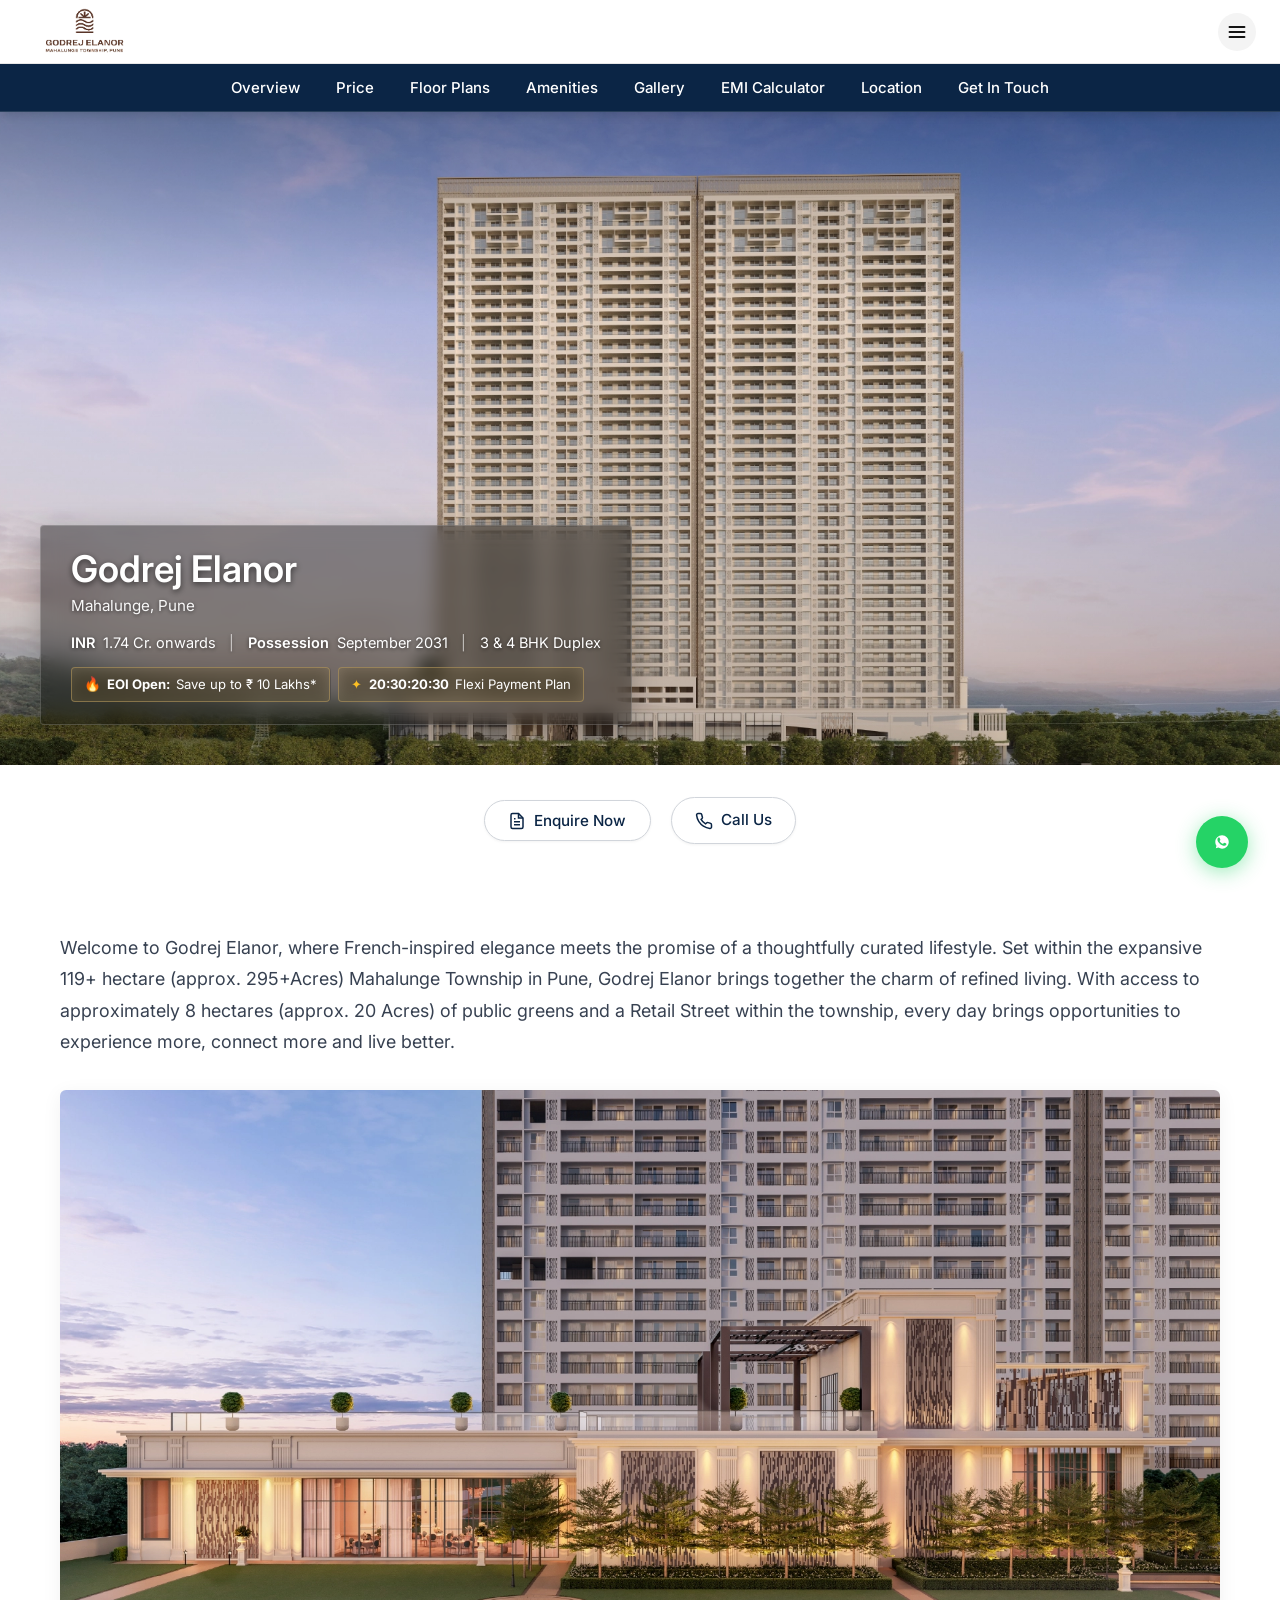
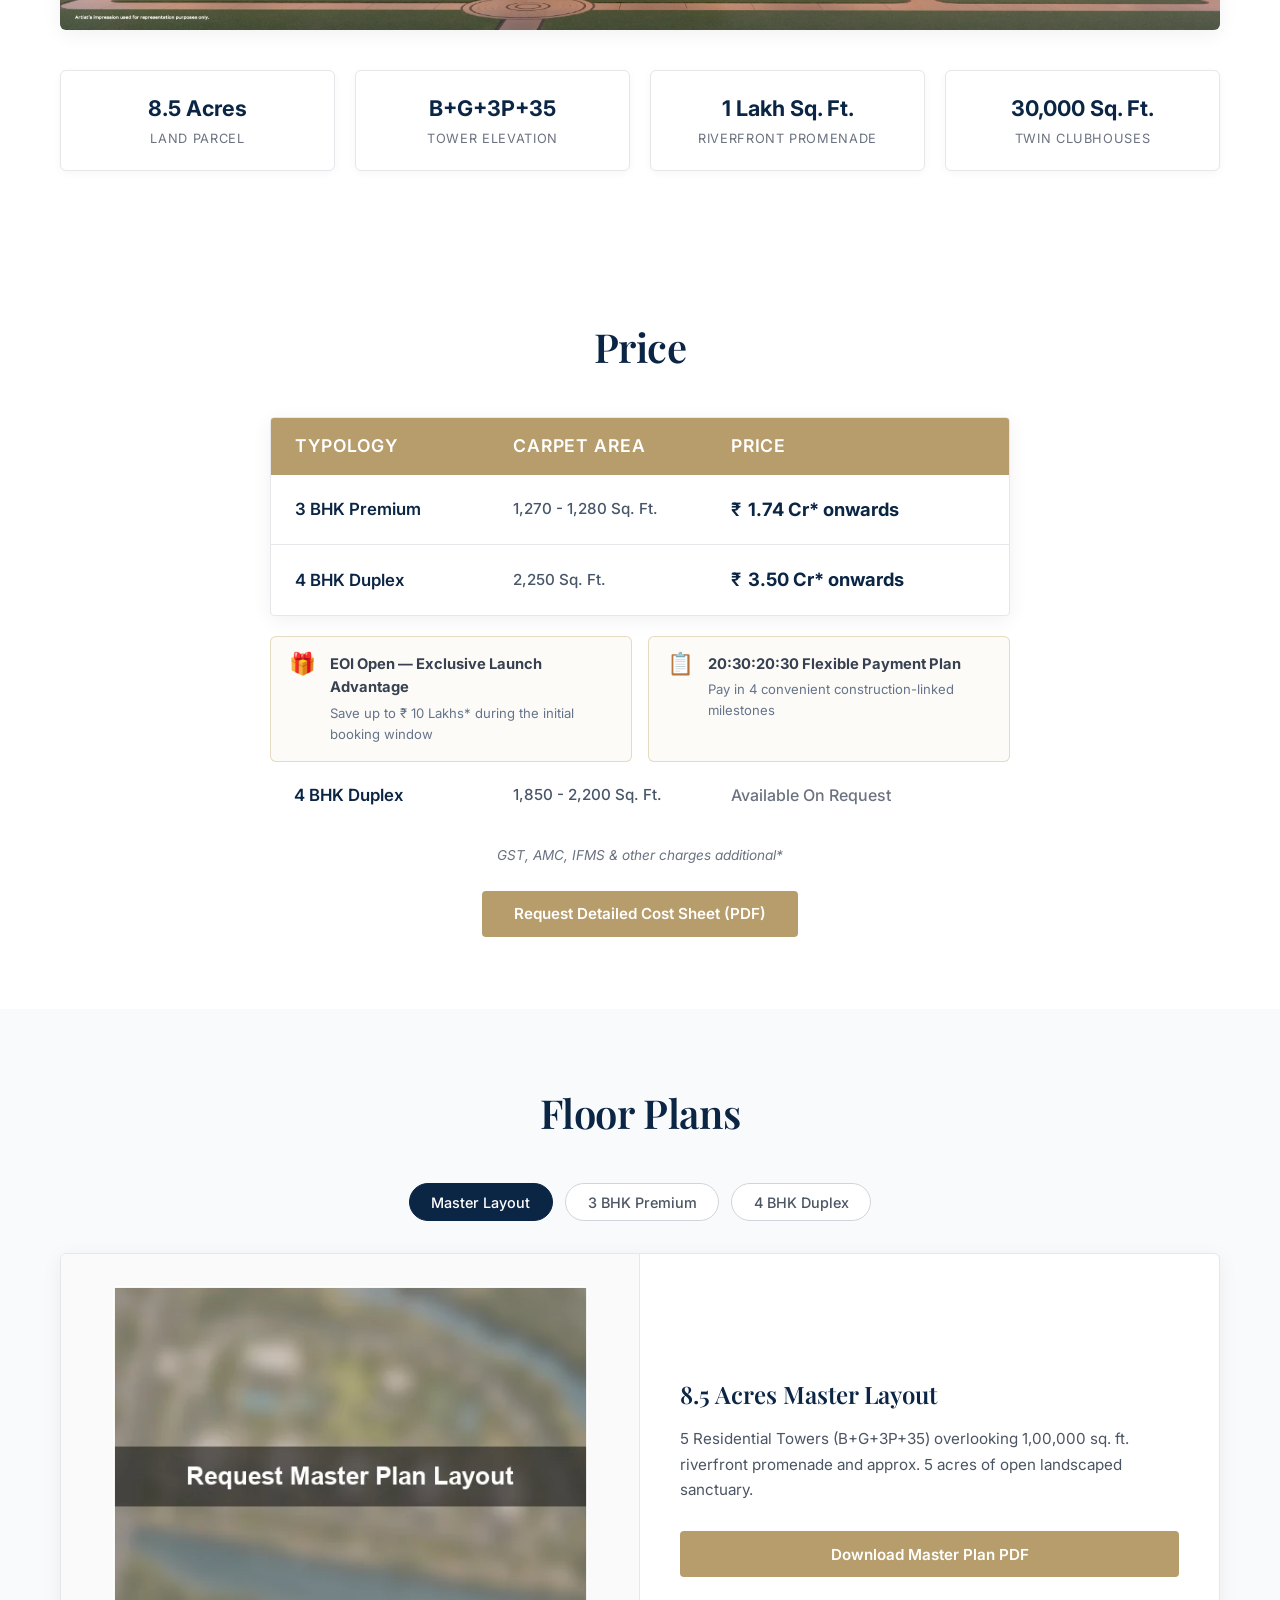
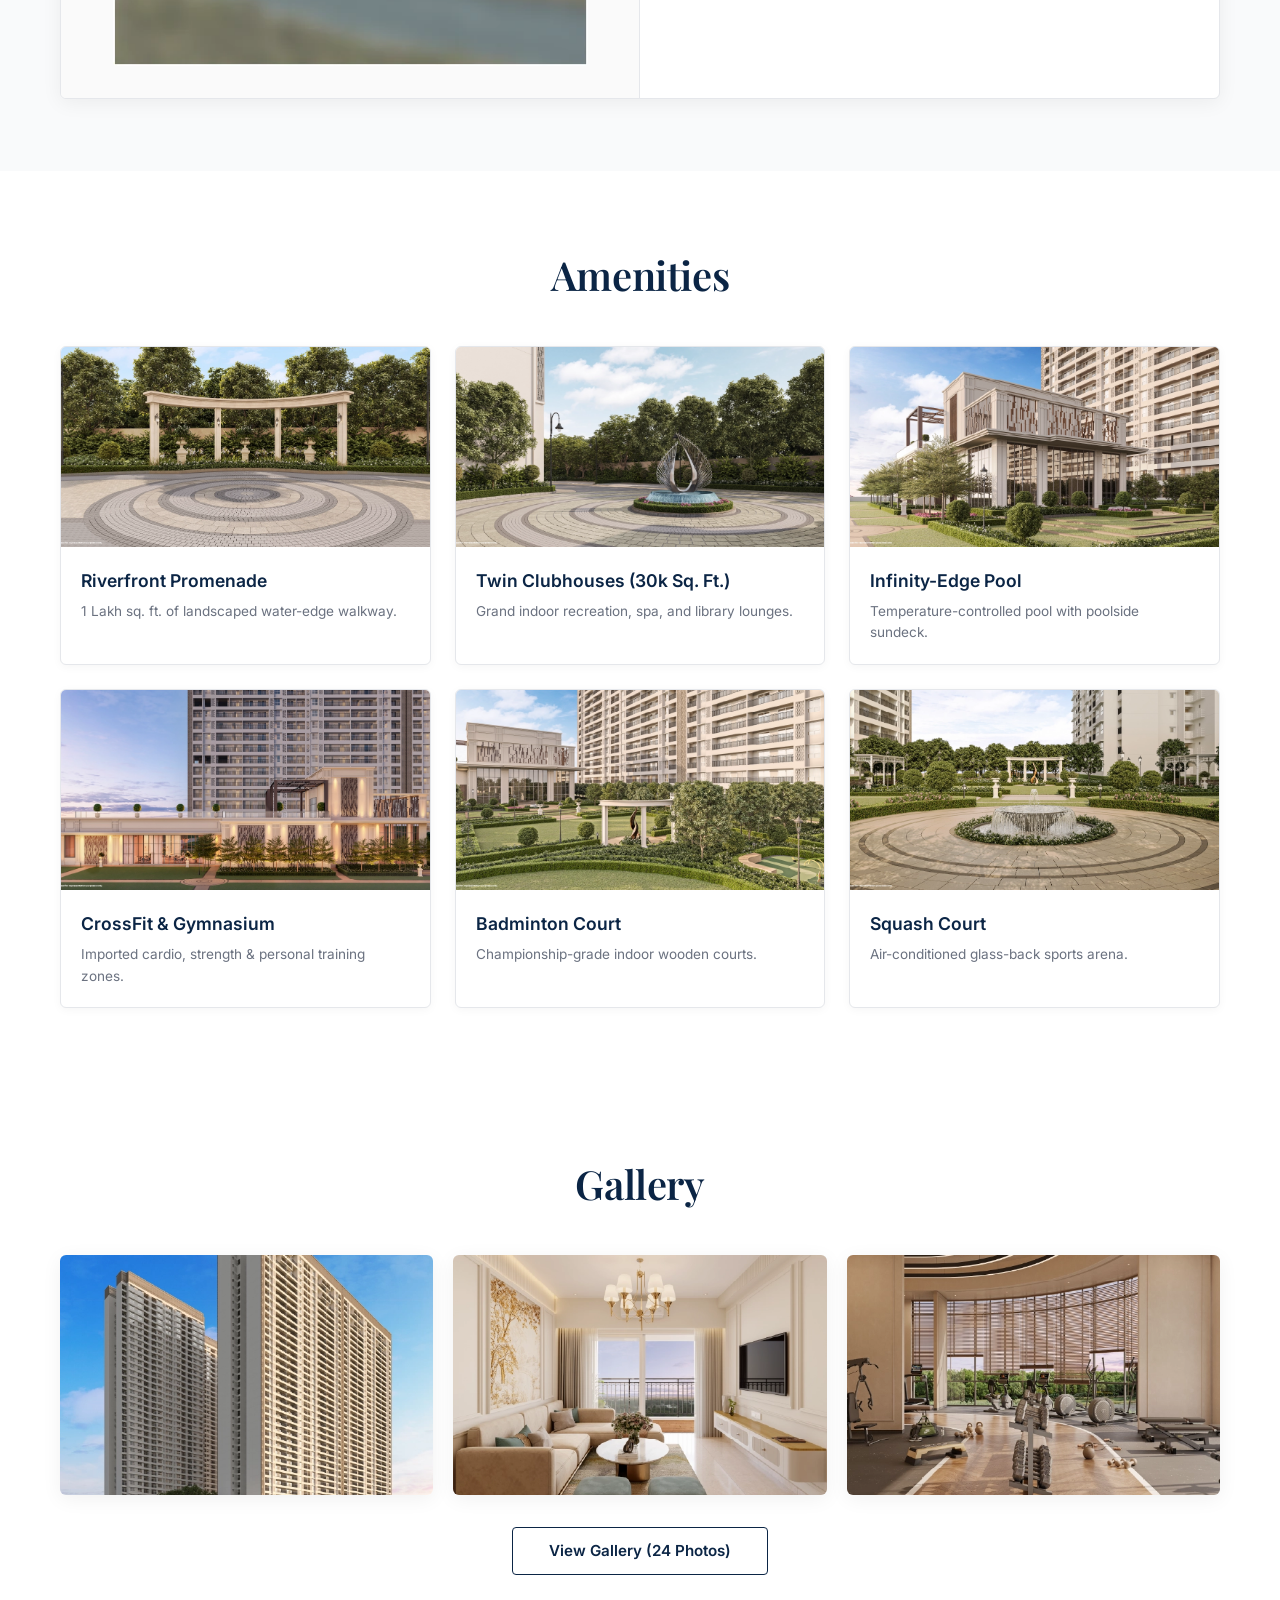
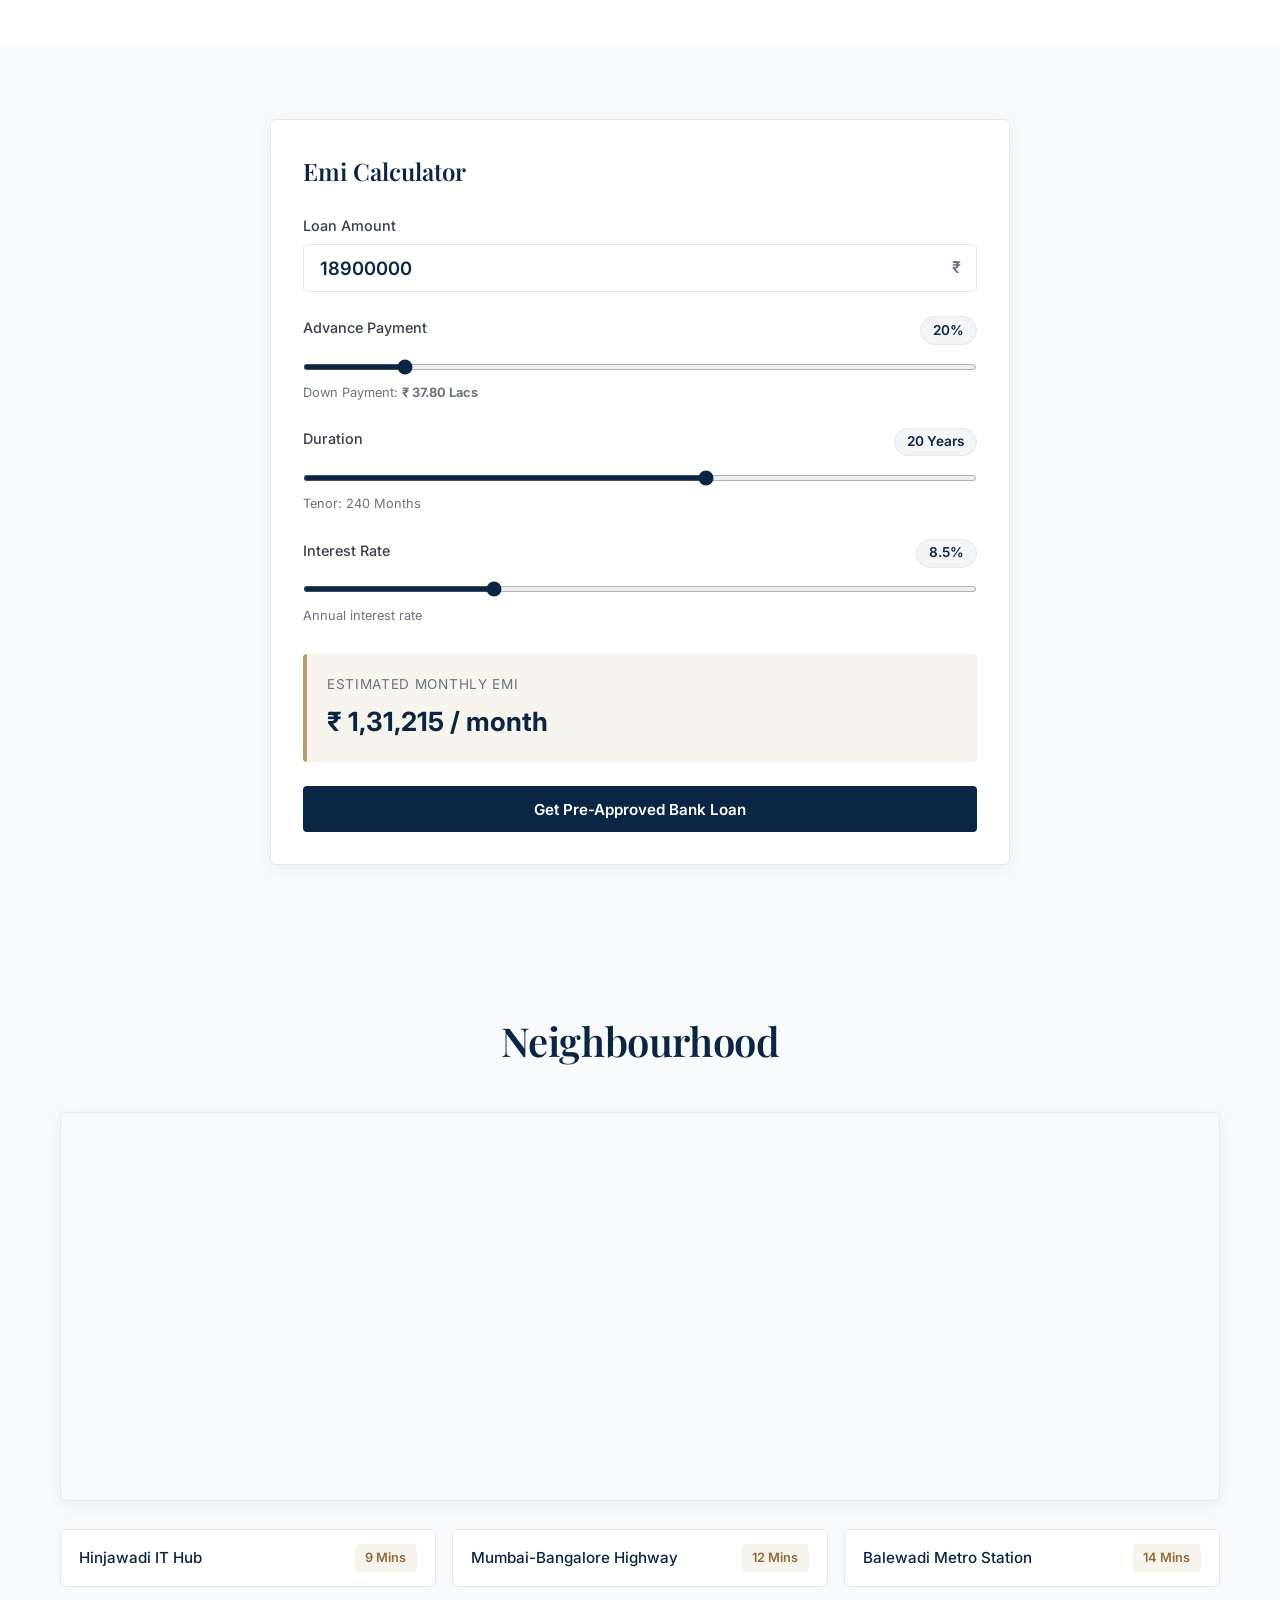
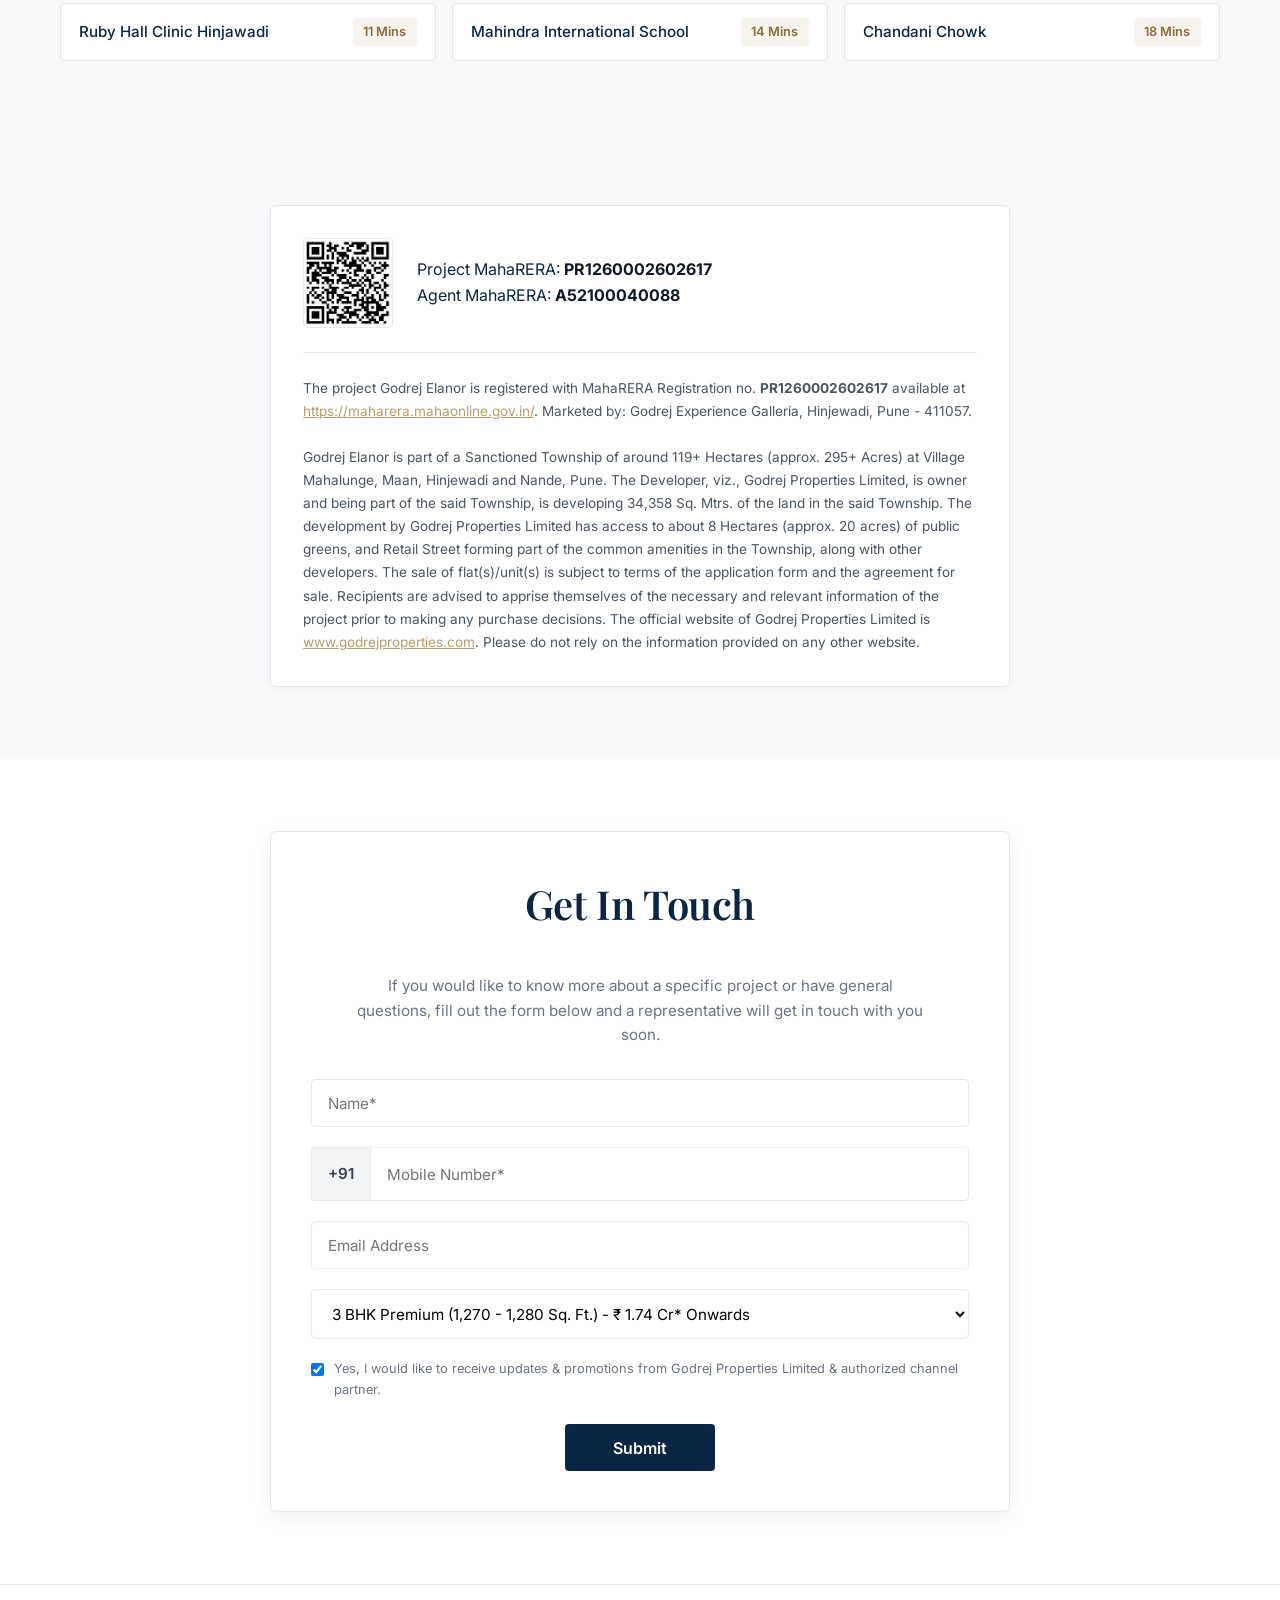
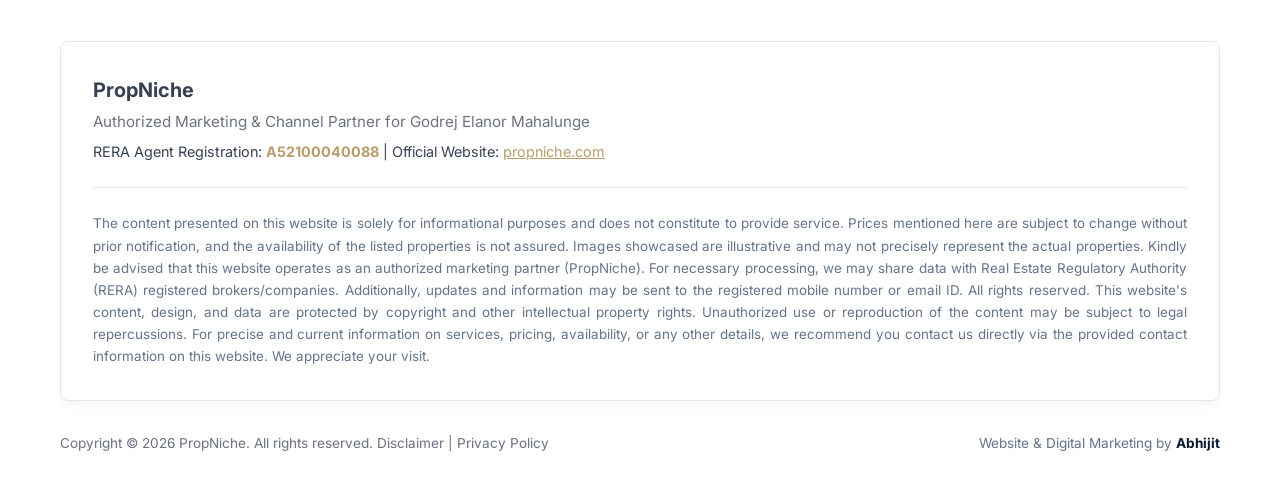
==== commit 6ab6c916: "added offers in banner" ====
--- a/index.html
+++ b/index.html
@@ -4,8 +4,11 @@
   <meta charset="UTF-8">
   <meta name="viewport" content="width=device-width, initial-scale=1.0">
   <title>Godrej Elanor Mahalunge, Pune - Premium 3 & 4 BHK Residences</title>
-  <meta name="description" content="Welcome to Godrej Elanor Mahalunge, Pune. French-inspired 3 & 4 BHK riverside residences starting at ₹1.89 Cr* Onwards by Godrej Properties.">
-  <link rel="icon" type="image/svg+xml" href="favicon.svg">
+  <meta name="description" content="Welcome to Godrej Elanor Mahalunge, Pune. French-inspired 3 & 4 BHK riverside residences starting at ₹1.74 Cr* Onwards by Godrej Properties.">
+  <link rel="icon" type="image/svg+xml" href="favicon.svg?v=3">
+  <link rel="icon" type="image/png" sizes="32x32" href="favicon-32x32.png?v=3">
+  <link rel="icon" type="image/png" sizes="64x64" href="favicon.png?v=3">
+  <link rel="apple-touch-icon" href="favicon.png?v=3">
   <link rel="preconnect" href="https://fonts.googleapis.com">
   <link rel="preconnect" href="https://fonts.gstatic.com" crossorigin>
   <link href="https://fonts.googleapis.com/css2?family=Inter:wght@300;400;500;600;700&family=Playfair+Display:ital,wght@0,500;0,600;0,700;1,400&display=swap" rel="stylesheet">
@@ -20,8 +23,8 @@
     <div class="header-inner-container">
       
       <!-- Brand Logo Left -->
-      <a href="#hero" class="header-brand-link" aria-label="Godrej Properties Home">
-        <img src="assets/images/godrej_properties_logo.svg" alt="Godrej Properties" class="header-logo-gpl">
+      <a href="#hero" class="header-brand-link" aria-label="Godrej Elanor Home">
+        <img src="assets/images/elanor_nav_logo_trans.png" alt="Godrej Elanor Mahalunge" class="header-logo-gpl">
       </a>
 
       <!-- Header Right Action Group (Exact: Search, Hamburger, Script) -->
@@ -75,11 +78,15 @@
         <h1 class="hero-project-title">Godrej Elanor</h1>
         <div class="hero-project-sub">Mahalunge, Pune</div>
         <div class="hero-specs-row">
-          <span class="hero-spec-item"><b>INR</b> 1.89 Cr. onwards</span>
+          <span class="hero-spec-item"><b>INR</b> 1.74 Cr. onwards</span>
           <span class="hero-spec-sep">|</span>
           <span class="hero-spec-item"><b>Possession</b> September 2031</span>
           <span class="hero-spec-sep">|</span>
-          <span class="hero-spec-item">3 &amp; 4 BHK</span>
+          <span class="hero-spec-item">3 &amp; 4 BHK Duplex</span>
+        </div>
+        <div class="hero-offers-badges">
+          <span class="hero-offer-pill"><span class="pill-fire">🔥</span> <strong>EOI Open:</strong> Save up to ₹ 10 Lakhs*</span>
+          <span class="hero-offer-pill"><span class="pill-star">✦</span> <strong>20:30:20:30</strong> Flexi Payment Plan</span>
         </div>
       </div>
     </div>
@@ -167,9 +174,36 @@
           <div class="typology-name">3 BHK Premium</div>
           <div class="typology-carpet">1,270 - 1,280 Sq. Ft.</div>
           <div class="typology-figure">
-            <span class="rupee-char">₹</span> 1.89 Cr* onwards
-          </div>
-        </div>
+            <span class="rupee-char">₹</span> 1.74 Cr* onwards
+          </div>
+        </div>
+
+        <div class="price-table-row price-grid-row">
+          <div class="typology-name">4 BHK Duplex</div>
+          <div class="typology-carpet">2,250 Sq. Ft.</div>
+          <div class="typology-figure">
+            <span class="rupee-char">₹</span> 3.50 Cr* onwards
+          </div>
+        </div>
+      </div>
+
+      <!-- Exclusive Offers Card in Price Section -->
+      <div class="price-offers-card">
+        <div class="price-offer-item">
+          <div class="offer-icon">🎁</div>
+          <div class="offer-text">
+            <strong>EOI Open — Exclusive Launch Advantage</strong>
+            <span>Save up to ₹ 10 Lakhs* during the initial booking window</span>
+          </div>
+        </div>
+        <div class="price-offer-item">
+          <div class="offer-icon">📋</div>
+          <div class="offer-text">
+            <strong>20:30:20:30 Flexible Payment Plan</strong>
+            <span>Pay in 4 convenient construction-linked milestones</span>
+          </div>
+        </div>
+      </div>
 
         <div class="price-table-row price-grid-row">
           <div class="typology-name">4 BHK Duplex</div>
@@ -536,8 +570,8 @@
 
           <div class="git-field">
             <select name="configuration">
-              <option value="3 BHK Premium">3 BHK Premium - INR 1.89 Cr* Onwards</option>
-              <option value="4 BHK Duplex">4 BHK Duplex - Price on Request</option>
+              <option value="3 BHK Premium">3 BHK Premium (1,270 - 1,280 Sq. Ft.) - ₹ 1.74 Cr* Onwards</option>
+              <option value="4 BHK Duplex">4 BHK Duplex (2,250 Sq. Ft.) - ₹ 3.50 Cr* Onwards</option>
             </select>
           </div>
 
@@ -565,27 +599,26 @@
       <!-- Authorized Marketing Partner Box -->
       <div class="footer-partner-card">
         <div class="footer-partner-flex">
-          <img src="assets/images/footer_logo.jpeg" alt="PropSolutions4U Pvt. Ltd" class="footer-partner-logo">
           <div class="footer-partner-info">
-            <h4 class="partner-org-name">PropSolutions4U Pvt. Ltd</h4>
+            <h4 class="partner-org-name">PropNiche</h4>
             <p class="partner-org-tagline">Authorized Marketing &amp; Channel Partner for Godrej Elanor Mahalunge</p>
-            <p class="partner-rera-tag">RERA Agent Registration: <strong>A52100040088</strong></p>
+            <p class="partner-rera-tag">RERA Agent Registration: <strong>A52100040088</strong> | Official Website: <a href="https://propniche.com" target="_blank" rel="noopener" style="color: var(--gpl-gold); text-decoration: underline;">propniche.com</a></p>
           </div>
         </div>
         
-        <!-- Official Disclaimer Paragraph as Provided by Client -->
+        <!-- Official Disclaimer Paragraph -->
         <div class="footer-client-disclaimer">
-          <p>The content presented on this website is solely for informational purposes and does not constitute to provide service. Prices mentioned here are subject to change without prior notification, and the availability of the listed properties is not assured. Images showcased are illustrative and may not precisely represent the actual properties. Kindly be advised that this website operates as an authorized marketing partner (PropSolutions4U Pvt. Ltd). For necessary processing, we may share data with Real Estate Regulatory Authority (RERA) registered brokers/companies. Additionally, updates and information may be sent to the registered mobile number or email ID. All rights reserved. This website's content, design, and data are protected by copyright and other intellectual property rights. Unauthorized use or reproduction of the content may be subject to legal repercussions. For precise and current information on services, pricing, availability, or any other details, we recommend you contact us directly via the provided contact information on this website. We appreciate your visit.</p>
-        </div>
-      </div>
-
-      <!-- Legal Copyright Bar -->
-      <div class="footer-legal-bar">
-        <div class="footer-gpl-brand">
-          <img src="assets/images/godrej_properties_logo.svg" alt="Godrej Properties" style="height: 20px; width: auto; filter: grayscale(1) opacity(0.7);">
-        </div>
-        <div class="footer-copy-text">
-          Copyright &copy; 2026 PropSolutions4U Pvt. Ltd. All rights reserved. <a href="#">Disclaimer</a> | <a href="#">Privacy Policy</a> | <a href="#">Terms of Use</a>
+          <p>The content presented on this website is solely for informational purposes and does not constitute to provide service. Prices mentioned here are subject to change without prior notification, and the availability of the listed properties is not assured. Images showcased are illustrative and may not precisely represent the actual properties. Kindly be advised that this website operates as an authorized marketing partner (PropNiche). For necessary processing, we may share data with Real Estate Regulatory Authority (RERA) registered brokers/companies. Additionally, updates and information may be sent to the registered mobile number or email ID. All rights reserved. This website's content, design, and data are protected by copyright and other intellectual property rights. Unauthorized use or reproduction of the content may be subject to legal repercussions. For precise and current information on services, pricing, availability, or any other details, we recommend you contact us directly via the provided contact information on this website. We appreciate your visit.</p>
+        </div>
+      </div>
+
+      <!-- Legal Copyright & Digital Marketing Credits Bar -->
+      <div class="footer-legal-bar" style="display: flex; justify-content: space-between; align-items: center; flex-wrap: wrap; gap: 1rem;">
+        <div class="footer-copy-text" style="margin: 0;">
+          Copyright &copy; 2026 PropNiche. All rights reserved. <a href="#">Disclaimer</a> | <a href="#">Privacy Policy</a>
+        </div>
+        <div class="footer-agency-credit" style="color: #64748B; font-size: 0.85rem;">
+          Website &amp; Digital Marketing by <strong style="color: #071A30;">Abhijit</strong>
         </div>
       </div>
 
@@ -623,7 +656,7 @@
   <div class="mobile-drawer-overlay" id="mobileDrawer">
     <div class="drawer-inner-box">
       <div class="drawer-header">
-        <img src="assets/images/godrej_properties_logo.svg" alt="Godrej Properties" style="height: 24px;">
+        <img src="assets/images/elanor_nav_logo_trans.png" alt="Godrej Elanor" style="height: 36px; width: auto;">
         <button type="button" class="drawer-close-btn" id="drawerCloseBtn" aria-label="Close menu">&times;</button>
       </div>
       <div class="drawer-nav-list">
@@ -675,8 +708,8 @@
         <div class="modal-input-field">
           <label>Preferred Configuration</label>
           <select name="configuration">
-            <option value="3 BHK Premium">3 BHK Premium (1,270 - 1,280 Sq. Ft.) - ₹ 1.89 Cr*</option>
-            <option value="4 BHK Duplex">4 BHK Duplex Penthouse - Available On Request</option>
+            <option value="3 BHK Premium">3 BHK Premium (1,270 - 1,280 Sq. Ft.) - ₹ 1.74 Cr* Onwards</option>
+            <option value="4 BHK Duplex">4 BHK Duplex (2,250 Sq. Ft.) - ₹ 3.50 Cr* Onwards</option>
           </select>
         </div>
         <button type="submit" class="btn-godrej-gold full-width" style="margin-top: 1.25rem;">
--- a/styles.css
+++ b/styles.css
@@ -128,10 +128,11 @@
 }
 
 .header-logo-gpl {
-  height: 32px;
+  height: 48px;
   width: auto;
-  max-width: 150px;
+  max-width: 190px;
   display: block;
+  object-fit: contain;
 }
 
 .header-right-group {
@@ -182,9 +183,12 @@
     padding: 0 0.85rem;
   }
   .header-logo-gpl {
-    height: 24px;
-    max-width: 110px;
-  }
+  height: 48px;
+  width: auto;
+  max-width: 190px;
+  display: block;
+  object-fit: contain;
+}
   .header-right-group {
     gap: 0.45rem;
   }
@@ -1831,3 +1835,83 @@
     font-size: 0.8rem;
   }
 }
+
+
+/* ==========================================================================
+   EXCLUSIVE OFFERS & BADGES STYLING
+   ========================================================================== */
+.hero-offers-badges {
+  display: flex;
+  flex-wrap: wrap;
+  gap: 0.5rem;
+  margin-top: 0.85rem;
+}
+
+.hero-offer-pill {
+  display: inline-flex;
+  align-items: center;
+  gap: 0.4rem;
+  background: rgba(184, 155, 94, 0.22);
+  border: 1px solid rgba(184, 155, 94, 0.55);
+  color: #FFFFFF;
+  padding: 0.35rem 0.75rem;
+  border-radius: 4px;
+  font-size: 0.82rem;
+  backdrop-filter: blur(8px);
+}
+
+.pill-fire {
+  font-size: 0.85rem;
+}
+
+.pill-star {
+  color: #FBBF24;
+}
+
+.price-offers-card {
+  display: grid;
+  grid-template-columns: 1fr 1fr;
+  gap: 1rem;
+  margin-top: 1.25rem;
+}
+
+.price-offer-item {
+  display: flex;
+  align-items: flex-start;
+  gap: 0.85rem;
+  background: #FDFBF7;
+  border: 1px solid rgba(184, 155, 94, 0.35);
+  border-radius: 6px;
+  padding: 1rem 1.15rem;
+}
+
+.price-offer-item .offer-icon {
+  font-size: 1.35rem;
+  line-height: 1;
+}
+
+.price-offer-item .offer-text {
+  display: flex;
+  flex-direction: column;
+  gap: 0.2rem;
+}
+
+.price-offer-item .offer-text strong {
+  font-size: 0.92rem;
+  color: var(--gpl-navy);
+}
+
+.price-offer-item .offer-text span {
+  font-size: 0.82rem;
+  color: #64748B;
+}
+
+@media (max-width: 640px) {
+  .price-offers-card {
+    grid-template-columns: 1fr;
+  }
+  .header-logo-gpl {
+    height: 40px;
+    max-width: 145px;
+  }
+}
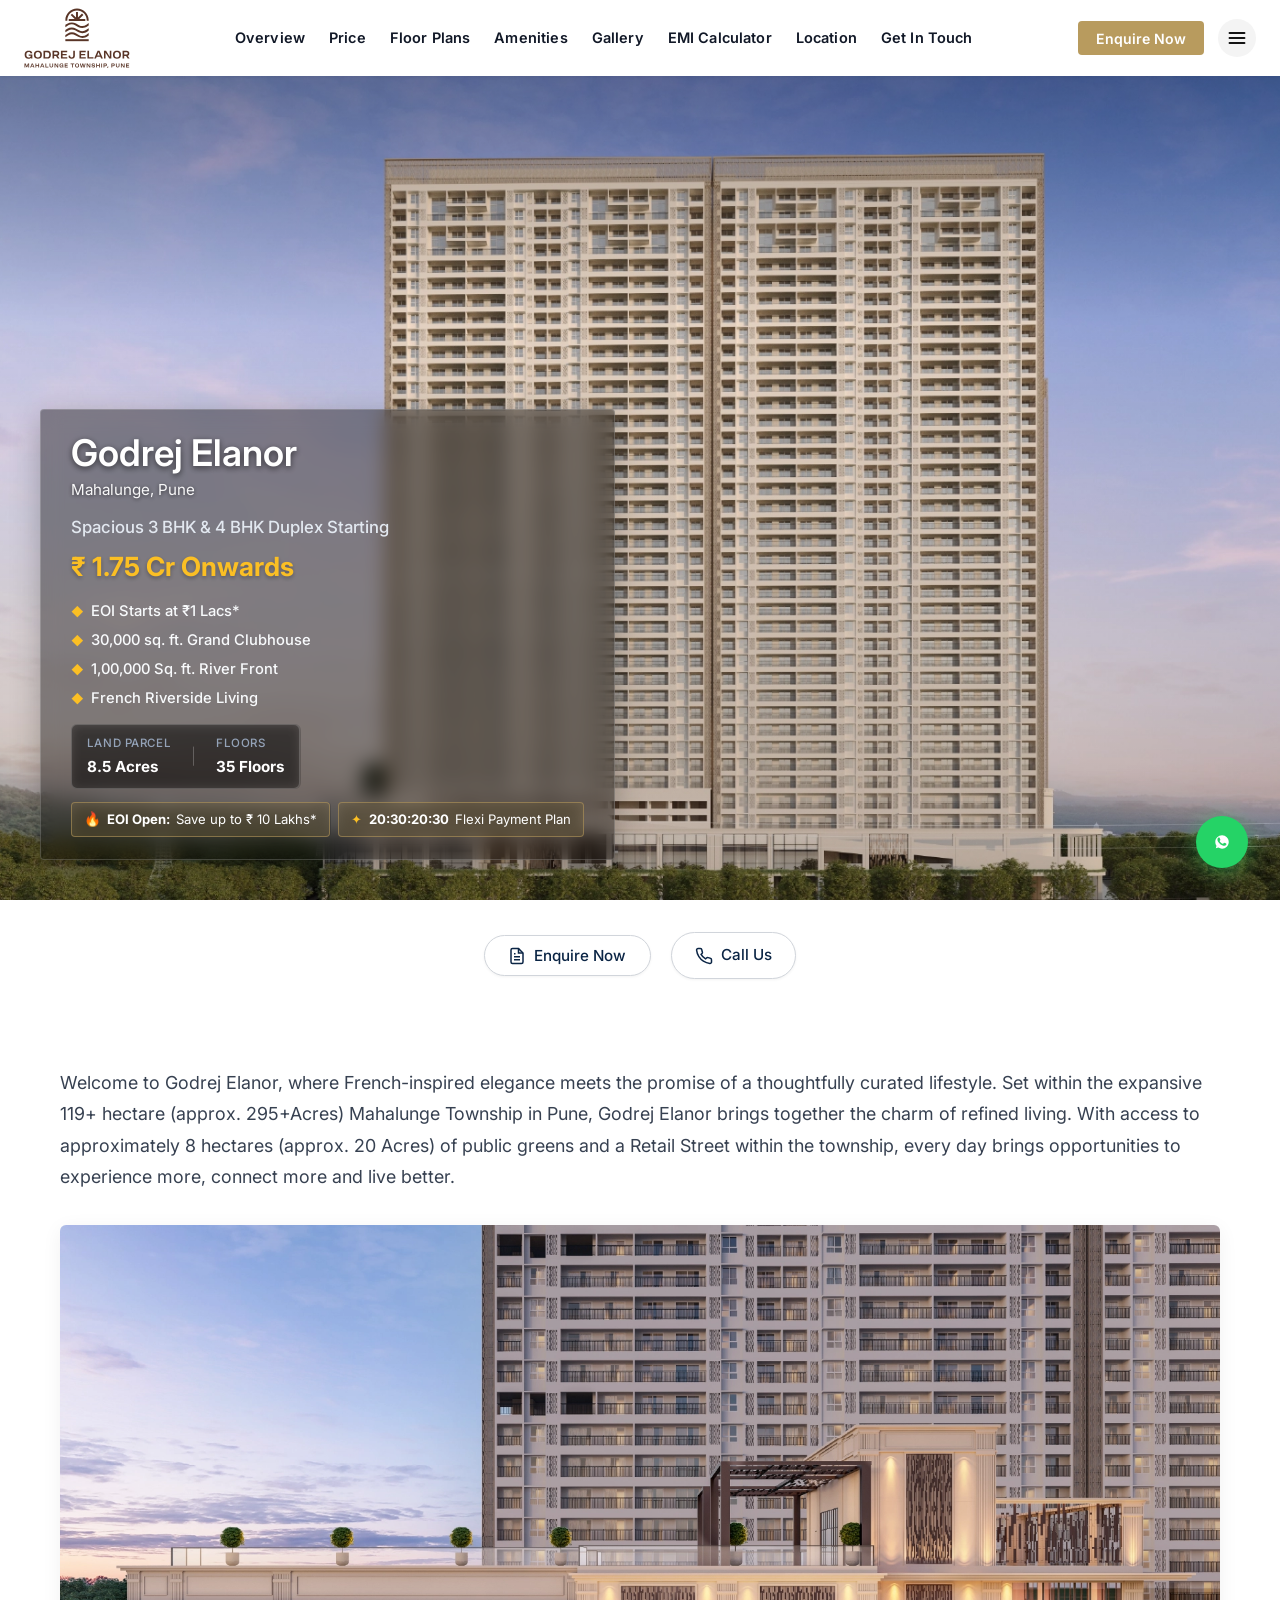
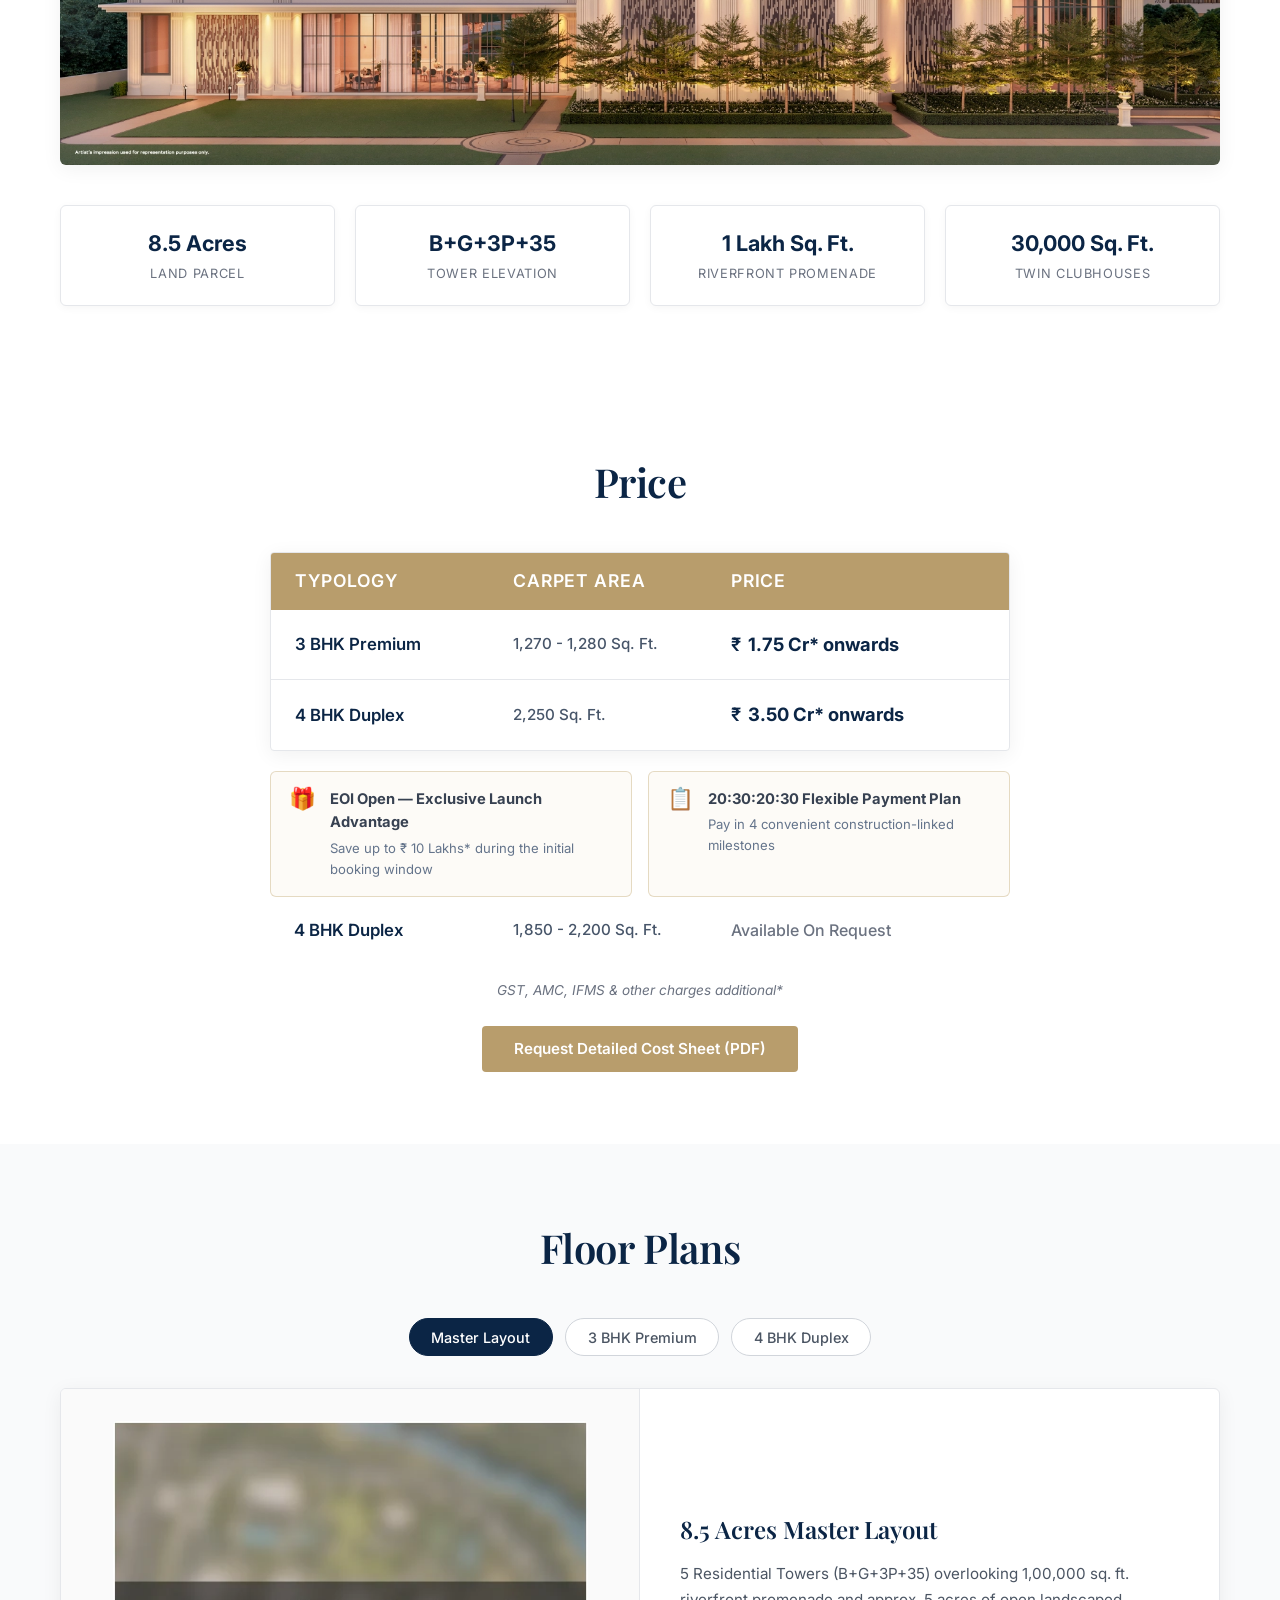
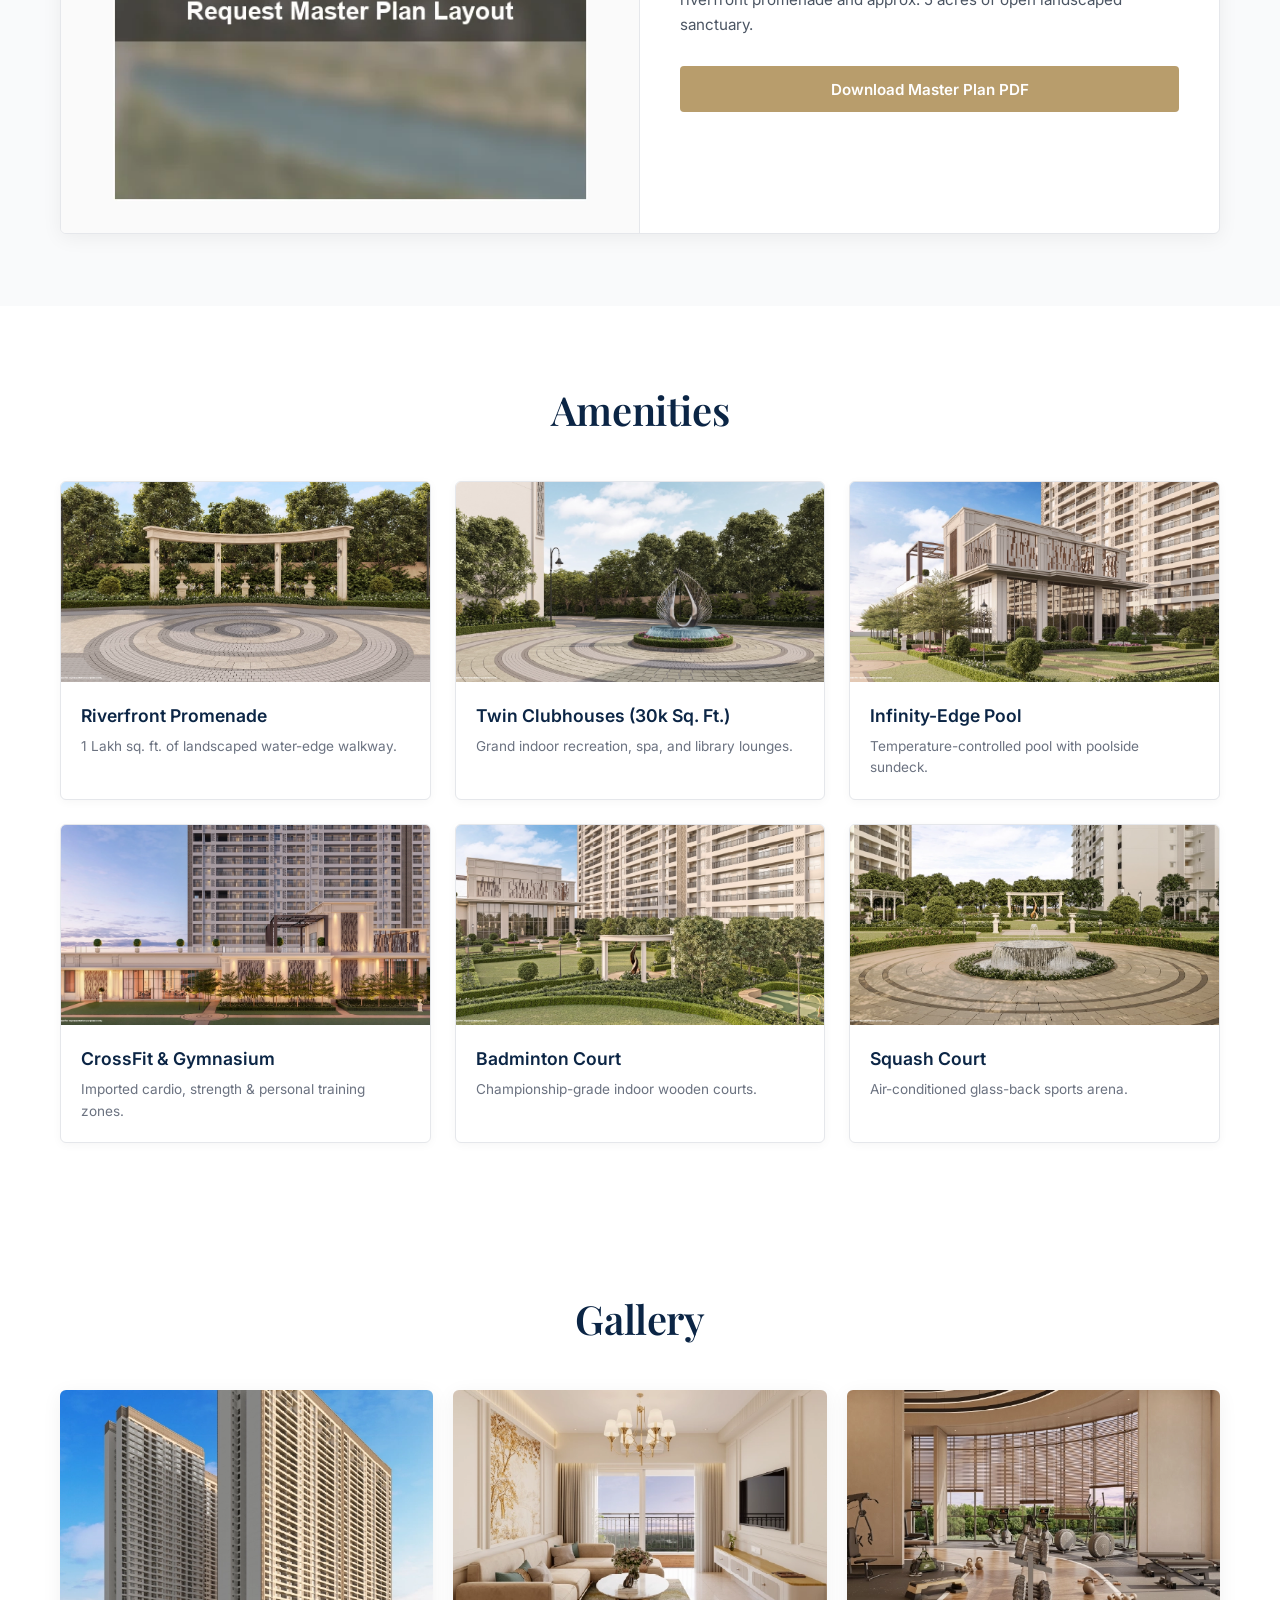
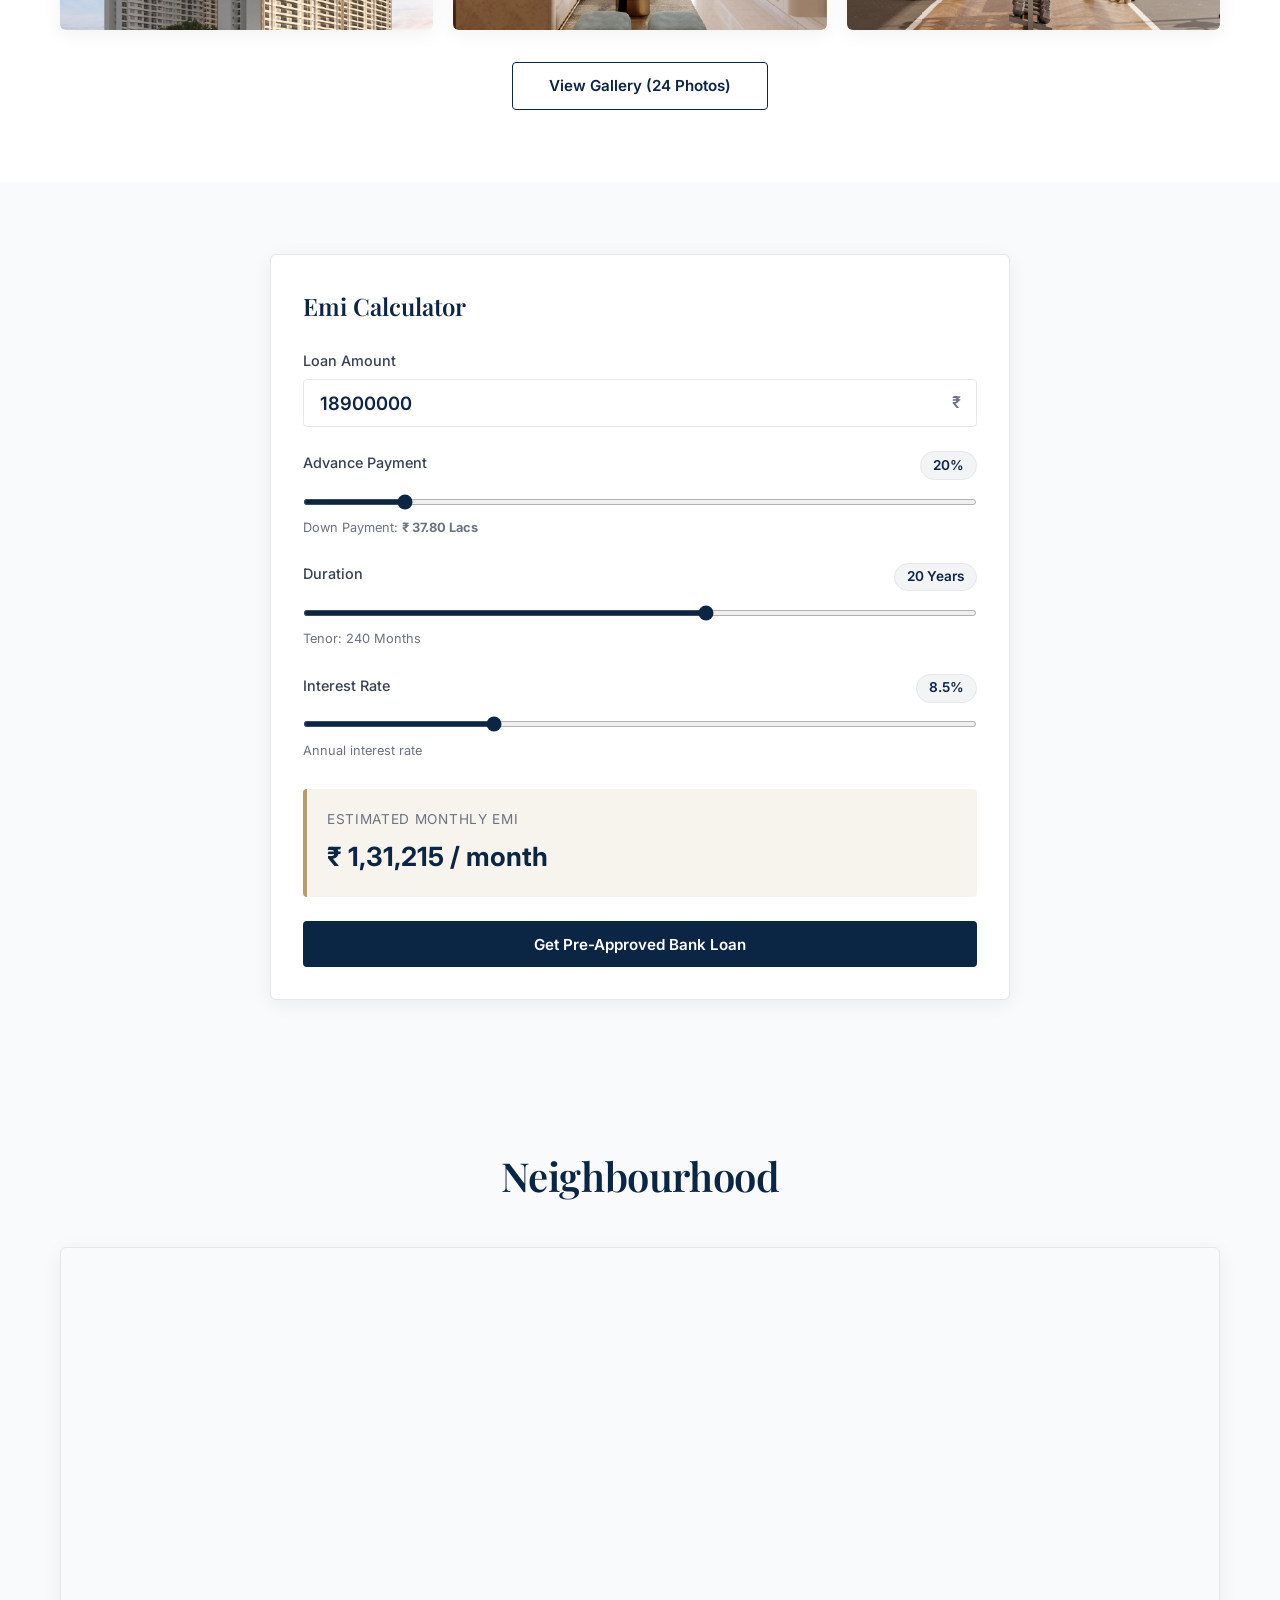
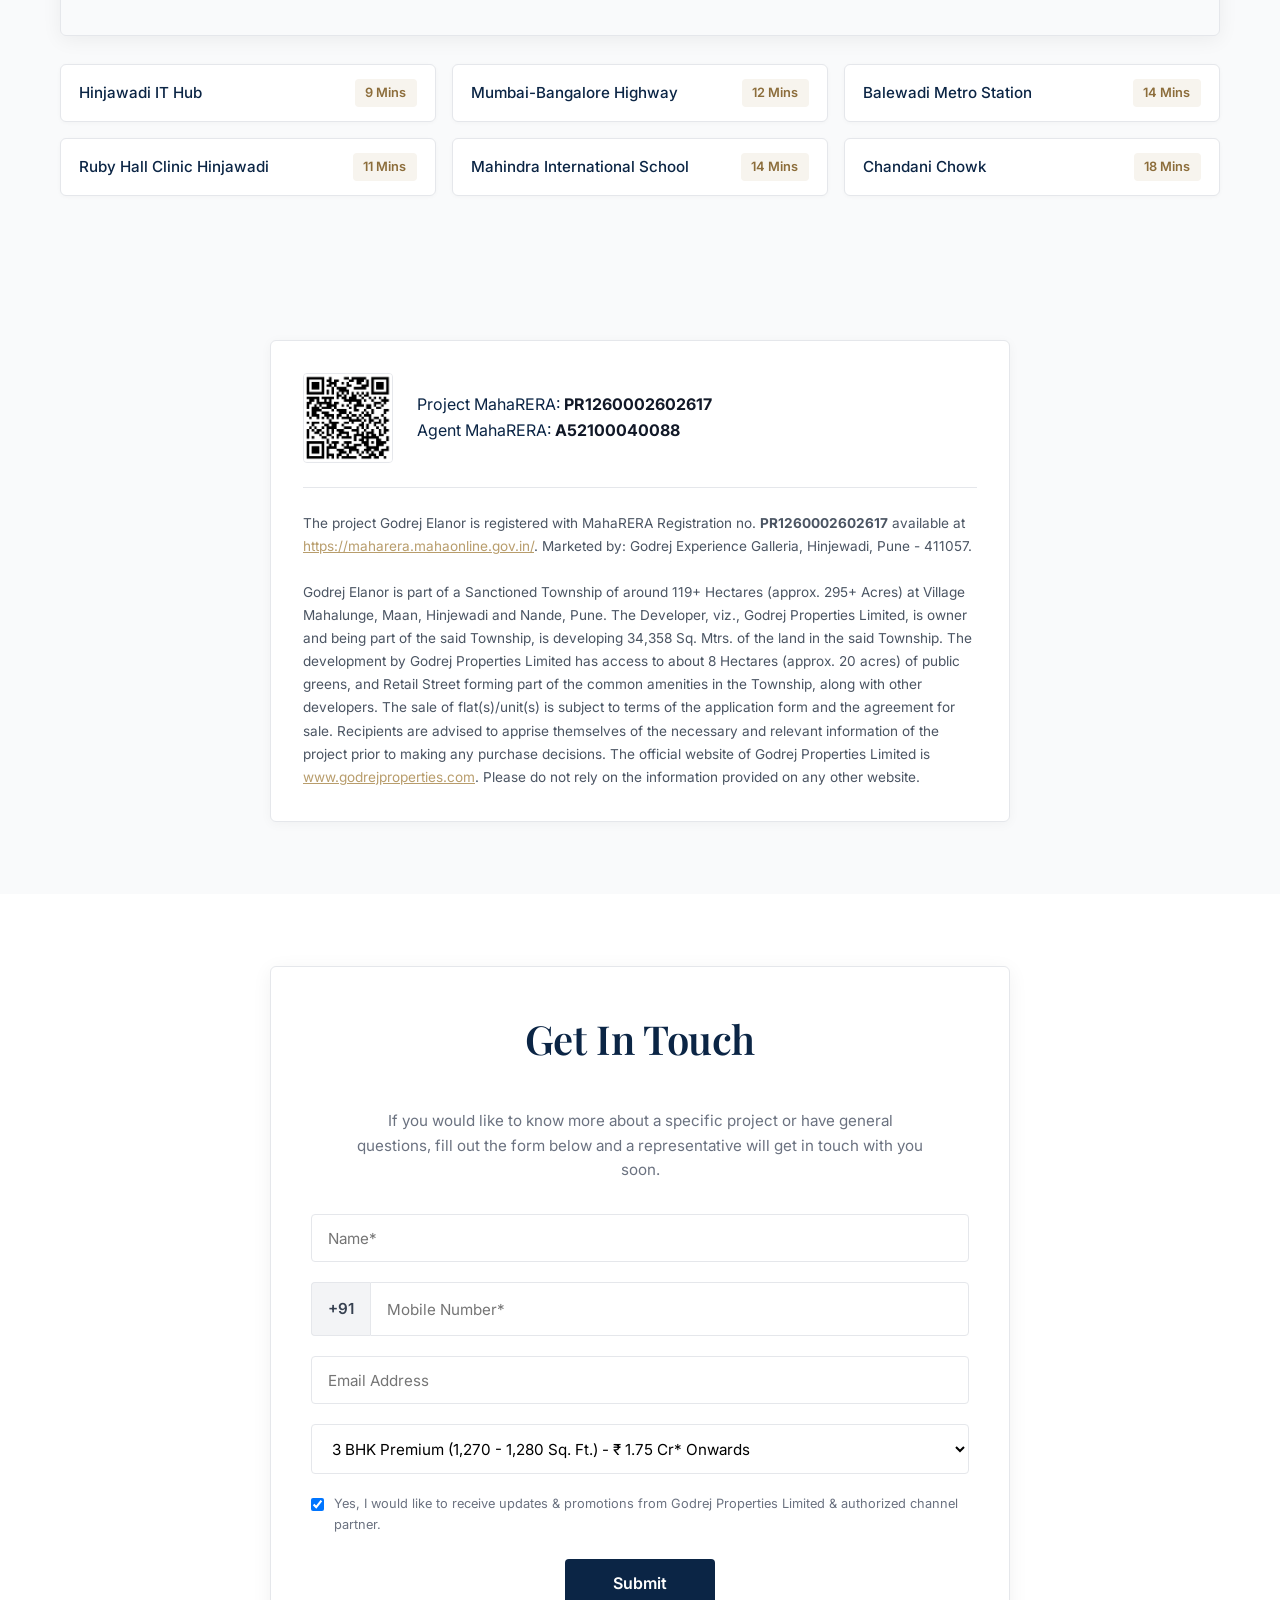
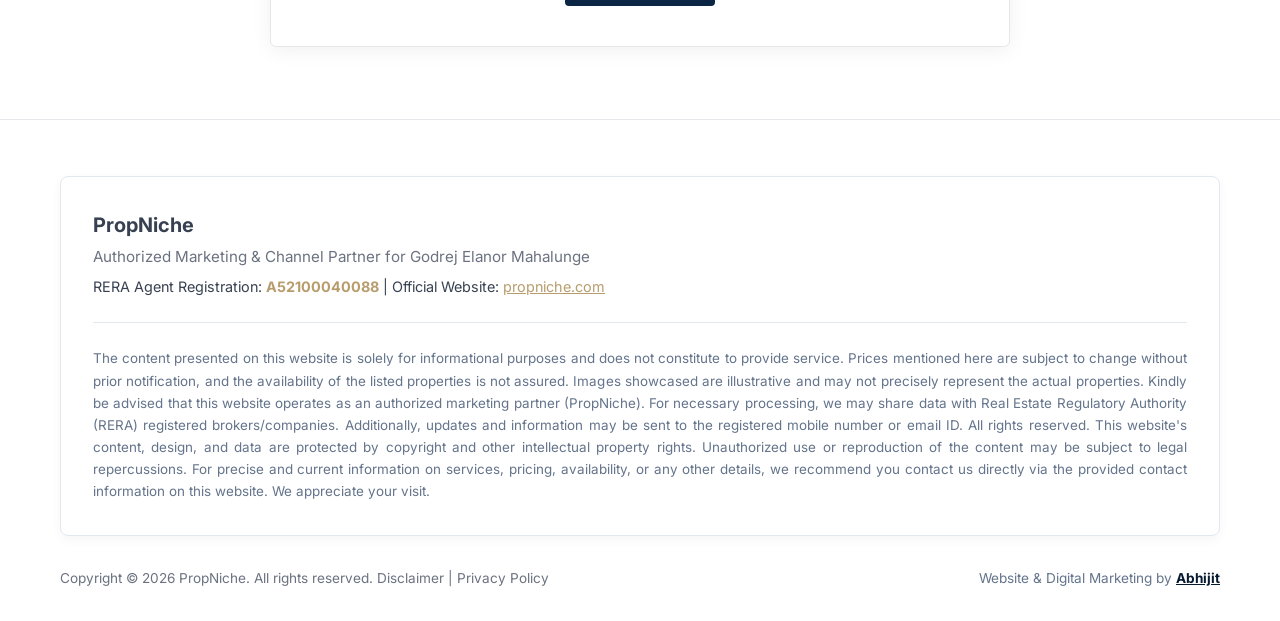
==== commit 802947ae: "nav-items text color change to black" ====
--- a/index.html
+++ b/index.html
@@ -4,7 +4,7 @@
   <meta charset="UTF-8">
   <meta name="viewport" content="width=device-width, initial-scale=1.0">
   <title>Godrej Elanor Mahalunge, Pune - Premium 3 & 4 BHK Residences</title>
-  <meta name="description" content="Welcome to Godrej Elanor Mahalunge, Pune. French-inspired 3 & 4 BHK riverside residences starting at ₹1.74 Cr* Onwards by Godrej Properties.">
+  <meta name="description" content="Welcome to Godrej Elanor Mahalunge, Pune. French-inspired 3 & 4 BHK riverside residences starting at ₹1.75 Cr* Onwards by Godrej Properties.">
   <link rel="icon" type="image/svg+xml" href="favicon.svg?v=3">
   <link rel="icon" type="image/png" sizes="32x32" href="favicon-32x32.png?v=3">
   <link rel="icon" type="image/png" sizes="64x64" href="favicon.png?v=3">
@@ -24,33 +24,12 @@
       
       <!-- Brand Logo Left -->
       <a href="#hero" class="header-brand-link" aria-label="Godrej Elanor Home">
-        <img src="assets/images/elanor_nav_logo_trans.png" alt="Godrej Elanor Mahalunge" class="header-logo-gpl">
+        <img src="assets/images/elanor_logo_official.svg" alt="Godrej Elanor Mahalunge" class="header-logo-gpl">
       </a>
 
-      <!-- Header Right Action Group (Exact: Search, Hamburger, Script) -->
-      <div class="header-right-group">
-        <!-- Hamburger Menu Toggle Button -->
-        <button type="button" class="hdr-icon-circle" id="navToggleBtn" aria-label="Open Navigation Menu">
-          <svg width="20" height="20" viewBox="0 0 24 24" fill="none" stroke="#141414" stroke-width="2.2" stroke-linecap="round" stroke-linejoin="round">
-            <line x1="3" y1="6" x2="21" y2="6"></line>
-            <line x1="3" y1="12" x2="21" y2="12"></line>
-            <line x1="3" y1="18" x2="21" y2="18"></line>
-          </svg>
-        </button>
-      </div>
-    </div>
-  </header>
-
-  <!-- ==========================================================================
-       2. HERO BANNER & SUB-NAV (Exact Match to media_1795095536336_5ec03fb4.png)
-       ========================================================================== -->
-  <section class="godrej-hero-section" id="hero">
-    
-    <!-- Sub-Navigation Bar overlaid on top of Hero -->
-    <nav class="hero-subnav-bar" id="subNav">
-      <div class="subnav-inner-container" style="justify-content: center;">
-        <!-- Section Navigation Links -->
-        <ul class="subnav-links-list">
+      <!-- Desktop Navigation Links (Black text color) -->
+      <nav class="header-main-nav" id="mainHeaderNav" aria-label="Main Navigation">
+        <ul class="header-nav-list">
           <li><a href="#overview" class="active">Overview</a></li>
           <li><a href="#price">Price</a></li>
           <li><a href="#floor-plans">Floor Plans</a></li>
@@ -60,9 +39,29 @@
           <li><a href="#location">Location</a></li>
           <li><a href="#contact">Get In Touch</a></li>
         </ul>
-      </div>
-    </nav>
-
+      </nav>
+
+      <!-- Header Right Action Group -->
+      <div class="header-right-group">
+        <button type="button" class="btn-hdr-enquire" data-open-modal="enquiryModal" data-prefill="Quick Header Enquiry">Enquire Now</button>
+        <!-- Hamburger Menu Toggle Button -->
+        <button type="button" class="hdr-icon-circle" id="navToggleBtn" aria-label="Open Navigation Menu">
+          <svg width="20" height="20" viewBox="0 0 24 24" fill="none" stroke="#141414" stroke-width="2.2" stroke-linecap="round" stroke-linejoin="round">
+            <line x1="3" y1="6" x2="21" y2="6"></line>
+            <line x1="3" y1="12" x2="21" y2="12"></line>
+            <line x1="3" y1="18" x2="21" y2="18"></line>
+          </svg>
+        </button>
+      </div>
+
+    </div>
+  </header>
+
+  <!-- ==========================================================================
+       2. HERO BANNER & SUB-NAV (Exact Match to media_1795095536336_5ec03fb4.png)
+       ========================================================================== -->
+  <section class="godrej-hero-section" id="hero">
+    
     <!-- Banner Background Media (Responsive Desktop & Mobile High-Res) -->
     <picture class="hero-picture-bg">
       <source media="(max-width: 768px)" srcset="assets/images/godrej-cdn/banner-mobile-720x1600.webp">
@@ -77,18 +76,37 @@
       <div class="property-details-info">
         <h1 class="hero-project-title">Godrej Elanor</h1>
         <div class="hero-project-sub">Mahalunge, Pune</div>
-        <div class="hero-specs-row">
-          <span class="hero-spec-item"><b>INR</b> 1.74 Cr. onwards</span>
-          <span class="hero-spec-sep">|</span>
-          <span class="hero-spec-item"><b>Possession</b> September 2031</span>
-          <span class="hero-spec-sep">|</span>
-          <span class="hero-spec-item">3 &amp; 4 BHK Duplex</span>
-        </div>
+        <div class="hero-card-tagline">Spacious 3 BHK &amp; 4 BHK Duplex Starting</div>
+        <div class="hero-card-price">₹ 1.75 Cr Onwards</div>
+
+        <!-- Key Feature Highlights -->
+        <ul class="hero-feature-bullets">
+          <li><span class="bullet-diamond">◆</span> EOI Starts at ₹1 Lacs*</li>
+          <li><span class="bullet-diamond">◆</span> 30,000 sq. ft. Grand Clubhouse</li>
+          <li><span class="bullet-diamond">◆</span> 1,00,000 Sq. ft. River Front</li>
+          <li><span class="bullet-diamond">◆</span> French Riverside Living</li>
+        </ul>
+
+        <!-- Land Parcel & Floors Meta -->
+        <div class="hero-meta-grid">
+          <div class="hero-meta-col">
+            <span class="meta-label">Land Parcel</span>
+            <strong class="meta-value">8.5 Acres</strong>
+          </div>
+          <div class="hero-meta-divider">|</div>
+          <div class="hero-meta-col">
+            <span class="meta-label">Floors</span>
+            <strong class="meta-value">35 Floors</strong>
+          </div>
+        </div>
+
+        <!-- Offers Strip -->
         <div class="hero-offers-badges">
           <span class="hero-offer-pill"><span class="pill-fire">🔥</span> <strong>EOI Open:</strong> Save up to ₹ 10 Lakhs*</span>
           <span class="hero-offer-pill"><span class="pill-star">✦</span> <strong>20:30:20:30</strong> Flexi Payment Plan</span>
         </div>
       </div>
+    </div>
     </div>
 
     <!-- Bottom-Right Circular Action Button with Glowing Ring & Plus Icon -->
@@ -174,7 +192,7 @@
           <div class="typology-name">3 BHK Premium</div>
           <div class="typology-carpet">1,270 - 1,280 Sq. Ft.</div>
           <div class="typology-figure">
-            <span class="rupee-char">₹</span> 1.74 Cr* onwards
+            <span class="rupee-char">₹</span> 1.75 Cr* onwards
           </div>
         </div>
 
@@ -570,7 +588,7 @@
 
           <div class="git-field">
             <select name="configuration">
-              <option value="3 BHK Premium">3 BHK Premium (1,270 - 1,280 Sq. Ft.) - ₹ 1.74 Cr* Onwards</option>
+              <option value="3 BHK Premium">3 BHK Premium (1,270 - 1,280 Sq. Ft.) - ₹ 1.75 Cr* Onwards</option>
               <option value="4 BHK Duplex">4 BHK Duplex (2,250 Sq. Ft.) - ₹ 3.50 Cr* Onwards</option>
             </select>
           </div>
@@ -618,7 +636,7 @@
           Copyright &copy; 2026 PropNiche. All rights reserved. <a href="#">Disclaimer</a> | <a href="#">Privacy Policy</a>
         </div>
         <div class="footer-agency-credit" style="color: #64748B; font-size: 0.85rem;">
-          Website &amp; Digital Marketing by <strong style="color: #071A30;">Abhijit</strong>
+          Website &amp; Digital Marketing by <a href="https://growwithabhi.com/" target="_blank" rel="noopener" style="color: #071A30; font-weight: 700; text-decoration: underline;">Abhijit</a>
         </div>
       </div>
 
@@ -708,7 +726,7 @@
         <div class="modal-input-field">
           <label>Preferred Configuration</label>
           <select name="configuration">
-            <option value="3 BHK Premium">3 BHK Premium (1,270 - 1,280 Sq. Ft.) - ₹ 1.74 Cr* Onwards</option>
+            <option value="3 BHK Premium">3 BHK Premium (1,270 - 1,280 Sq. Ft.) - ₹ 1.75 Cr* Onwards</option>
             <option value="4 BHK Duplex">4 BHK Duplex (2,250 Sq. Ft.) - ₹ 3.50 Cr* Onwards</option>
           </select>
         </div>
--- a/styles.css
+++ b/styles.css
@@ -100,14 +100,11 @@
   position: fixed;
   top: 0;
   left: 0;
-  right: 0;
-  width: 100%;
-  height: 64px;
+  width: 100%;
+  height: 76px;
   background-color: #FFFFFF;
-  border-bottom: 1px solid #E7E7E7;
   z-index: 1000;
-  display: flex;
-  align-items: center;
+  box-shadow: 0 1px 4px rgba(0, 0, 0, 0.08);
 }
 
 .header-inner-container {
@@ -115,6 +112,7 @@
   max-width: 1320px;
   margin: 0 auto;
   padding: 0 1.5rem;
+  height: 100%;
   display: flex;
   align-items: center;
   justify-content: space-between;
@@ -128,9 +126,9 @@
 }
 
 .header-logo-gpl {
-  height: 48px;
+  height: 60px;
   width: auto;
-  max-width: 190px;
+  max-width: 220px;
   display: block;
   object-fit: contain;
 }
@@ -177,15 +175,29 @@
 
 @media (max-width: 768px) {
   .godrej-site-header {
-    height: 56px;
-  }
+  position: fixed;
+  top: 0;
+  left: 0;
+  width: 100%;
+  height: 76px;
+  background-color: #FFFFFF;
+  z-index: 1000;
+  box-shadow: 0 1px 4px rgba(0, 0, 0, 0.08);
+}
   .header-inner-container {
-    padding: 0 0.85rem;
-  }
+  width: 100%;
+  max-width: 1320px;
+  margin: 0 auto;
+  padding: 0 1.5rem;
+  height: 100%;
+  display: flex;
+  align-items: center;
+  justify-content: space-between;
+}
   .header-logo-gpl {
-  height: 48px;
+  height: 60px;
   width: auto;
-  max-width: 190px;
+  max-width: 220px;
   display: block;
   object-fit: contain;
 }
@@ -210,25 +222,28 @@
 /* Sub-Navigation Bar: Fixed directly under the white header */
 .hero-subnav-bar {
   position: fixed;
-  top: 64px;
+  top: 76px;
   left: 0;
-  right: 0;
   width: 100%;
   height: 48px;
-  z-index: 990;
-  background-color: var(--gpl-navy-dark);
+  background-color: var(--gpl-navy);
   border-bottom: 1px solid rgba(255, 255, 255, 0.12);
-  box-shadow: 0 2px 10px rgba(0, 0, 0, 0.15);
+  z-index: 999;
+  box-shadow: 0 2px 6px rgba(0, 0, 0, 0.12);
 }
 
 @media (max-width: 768px) {
   .hero-subnav-bar {
-    top: 56px;
-    height: 44px;
-    overflow-x: auto;
-    overflow-y: hidden;
-    -webkit-overflow-scrolling: touch;
-  }
+  position: fixed;
+  top: 76px;
+  left: 0;
+  width: 100%;
+  height: 48px;
+  background-color: var(--gpl-navy);
+  border-bottom: 1px solid rgba(255, 255, 255, 0.12);
+  z-index: 999;
+  box-shadow: 0 2px 6px rgba(0, 0, 0, 0.12);
+}
 }
 
 .subnav-inner-container {
@@ -307,20 +322,25 @@
 .godrej-hero-section {
   position: relative;
   width: 100%;
-  margin-top: 112px; /* 64px header + 48px subnav */
-  height: calc(85vh - 112px);
-  min-height: 540px;
-  max-height: 780px;
-  background-color: var(--gpl-navy-dark);
+  height: calc(100vh - 76px);
+  min-height: 580px;
+  max-height: 860px;
+  margin-top: 76px;
   overflow: hidden;
+  background-color: #071A30;
 }
 
 @media (max-width: 768px) {
   .godrej-hero-section {
-    margin-top: 100px; /* 56px + 44px */
-    height: calc(75vh - 100px);
-    min-height: 440px;
-  }
+  position: relative;
+  width: 100%;
+  height: calc(100vh - 76px);
+  min-height: 580px;
+  max-height: 860px;
+  margin-top: 76px;
+  overflow: hidden;
+  background-color: #071A30;
+}
 }
 
 .hero-picture-bg,
@@ -1911,7 +1931,215 @@
     grid-template-columns: 1fr;
   }
   .header-logo-gpl {
-    height: 40px;
-    max-width: 145px;
-  }
-}
+  height: 60px;
+  width: auto;
+  max-width: 220px;
+  display: block;
+  object-fit: contain;
+}
+}
+
+
+/* ==========================================================================
+   HERO FLOATING CARD ENHANCED TYPOGRAPHY & BULLETS
+   ========================================================================== */
+.hero-card-tagline {
+  font-size: 1.05rem;
+  color: #E2E8F0;
+  font-weight: 500;
+  margin-top: 0.35rem;
+}
+
+.hero-card-price {
+  font-size: 1.65rem;
+  font-weight: 700;
+  color: #FBBF24;
+  margin: 0.25rem 0 0.75rem;
+  text-shadow: 0 2px 4px rgba(0, 0, 0, 0.3);
+}
+
+.hero-feature-bullets {
+  list-style: none;
+  padding: 0;
+  margin: 0.5rem 0 0.85rem;
+  display: flex;
+  flex-direction: column;
+  gap: 0.35rem;
+}
+
+.hero-feature-bullets li {
+  display: flex;
+  align-items: center;
+  gap: 0.45rem;
+  font-size: 0.92rem;
+  color: #F8FAFC;
+  font-weight: 500;
+}
+
+.bullet-diamond {
+  color: #FBBF24;
+  font-size: 0.75rem;
+  flex-shrink: 0;
+}
+
+.hero-meta-grid {
+  display: flex;
+  align-items: center;
+  gap: 1.25rem;
+  background: rgba(0, 0, 0, 0.28);
+  border: 1px solid rgba(255, 255, 255, 0.18);
+  border-radius: 6px;
+  padding: 0.55rem 0.95rem;
+  margin: 0.65rem 0 0.85rem;
+  backdrop-filter: blur(6px);
+  width: fit-content;
+}
+
+.hero-meta-col {
+  display: flex;
+  flex-direction: column;
+  gap: 0.15rem;
+}
+
+.hero-meta-col .meta-label {
+  font-size: 0.72rem;
+  color: #94A3B8;
+  text-transform: uppercase;
+  letter-spacing: 0.05em;
+  font-weight: 500;
+}
+
+.hero-meta-col .meta-value {
+  font-size: 0.95rem;
+  color: #FFFFFF;
+  font-weight: 700;
+}
+
+.hero-meta-divider {
+  color: rgba(255, 255, 255, 0.25);
+  font-weight: 300;
+}
+
+@media (max-width: 768px) {
+  .godrej-site-header {
+    height: 64px;
+  }
+  .header-logo-gpl {
+    height: 48px;
+    max-width: 160px;
+  }
+  .hero-subnav-bar {
+    top: 64px;
+  }
+  .godrej-hero-section {
+  position: relative;
+  width: 100%;
+  height: calc(100vh - 76px);
+  min-height: 580px;
+  max-height: 860px;
+  margin-top: 76px;
+  overflow: hidden;
+  background-color: #071A30;
+}
+  .hero-card-price {
+    font-size: 1.4rem;
+  }
+  .hero-meta-grid {
+    width: 100%;
+    justify-content: space-around;
+  }
+}
+
+
+/* ==========================================================================
+   MAIN HEADER NAVIGATION LINKS (BLACK TEXT)
+   ========================================================================== */
+.header-main-nav {
+  display: flex;
+  align-items: center;
+  margin: 0 1.5rem;
+}
+
+.header-nav-list {
+  display: flex;
+  align-items: center;
+  gap: 1.5rem;
+  list-style: none;
+  margin: 0;
+  padding: 0;
+}
+
+.header-nav-list a {
+  color: #111827 !important; /* Bold black text as requested */
+  text-decoration: none;
+  font-size: 14.5px;
+  font-weight: 600;
+  padding: 8px 0;
+  position: relative;
+  letter-spacing: 0.01em;
+  transition: color 0.2s ease;
+  white-space: nowrap;
+}
+
+.header-nav-list a:hover {
+  color: #B89B5E !important;
+}
+
+.header-nav-list a.active {
+  color: #B89B5E !important;
+}
+
+.header-nav-list a.active::after {
+  content: '';
+  position: absolute;
+  bottom: 0;
+  left: 0;
+  width: 100%;
+  height: 2.5px;
+  background-color: #B89B5E;
+  border-radius: 2px;
+}
+
+.btn-hdr-enquire {
+  display: inline-flex;
+  align-items: center;
+  justify-content: center;
+  background-color: #B89B5E;
+  color: #FFFFFF;
+  border: none;
+  border-radius: 4px;
+  padding: 0.55rem 1.15rem;
+  font-size: 0.88rem;
+  font-weight: 600;
+  cursor: pointer;
+  white-space: nowrap;
+  transition: background-color 0.2s ease, transform 0.15s ease;
+}
+
+.btn-hdr-enquire:hover {
+  background-color: #A38446;
+  transform: translateY(-1px);
+}
+
+@media (max-width: 1080px) {
+  .header-nav-list {
+    gap: 1rem;
+  }
+  .header-nav-list a {
+    font-size: 13.5px;
+  }
+}
+
+@media (max-width: 992px) {
+  .header-main-nav {
+    display: none;
+  }
+  .btn-hdr-enquire {
+    display: none;
+  }
+  .godrej-hero-section {
+    margin-top: 64px;
+    height: auto;
+    min-height: 520px;
+  }
+}
